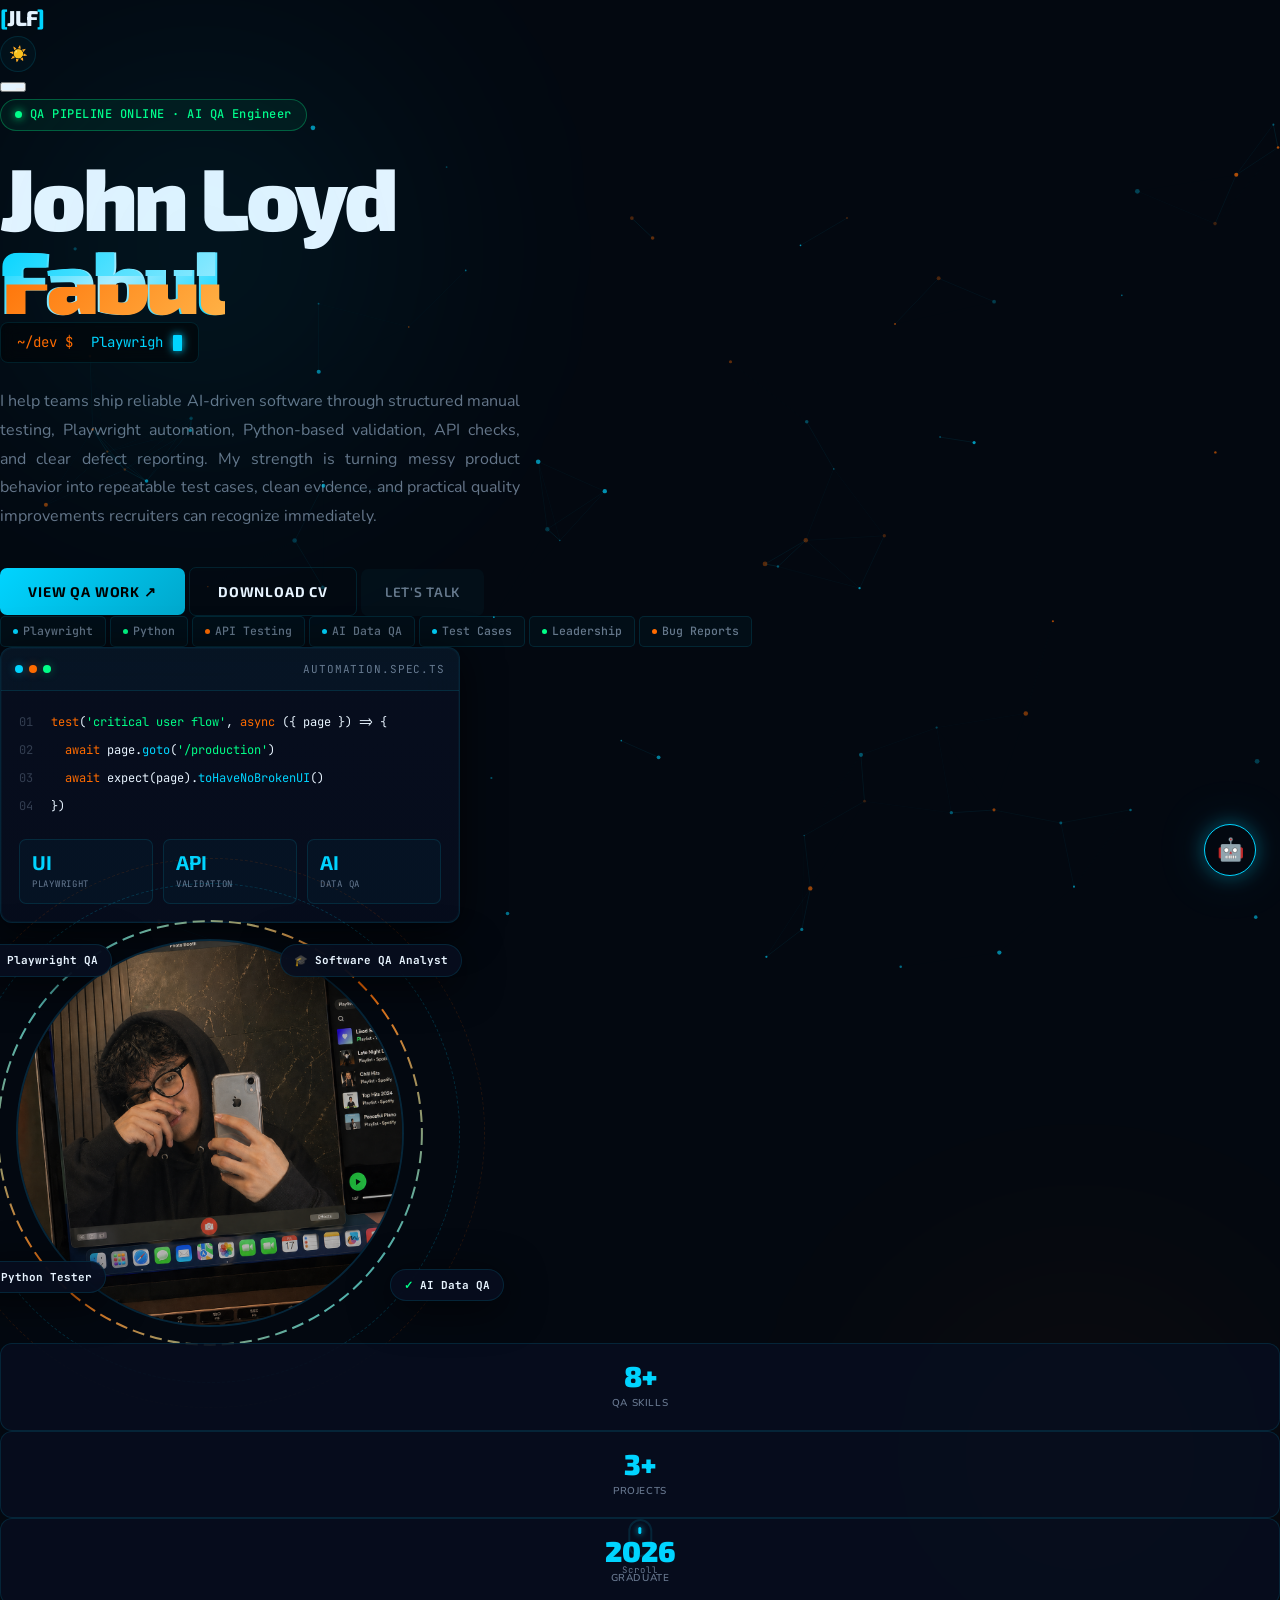
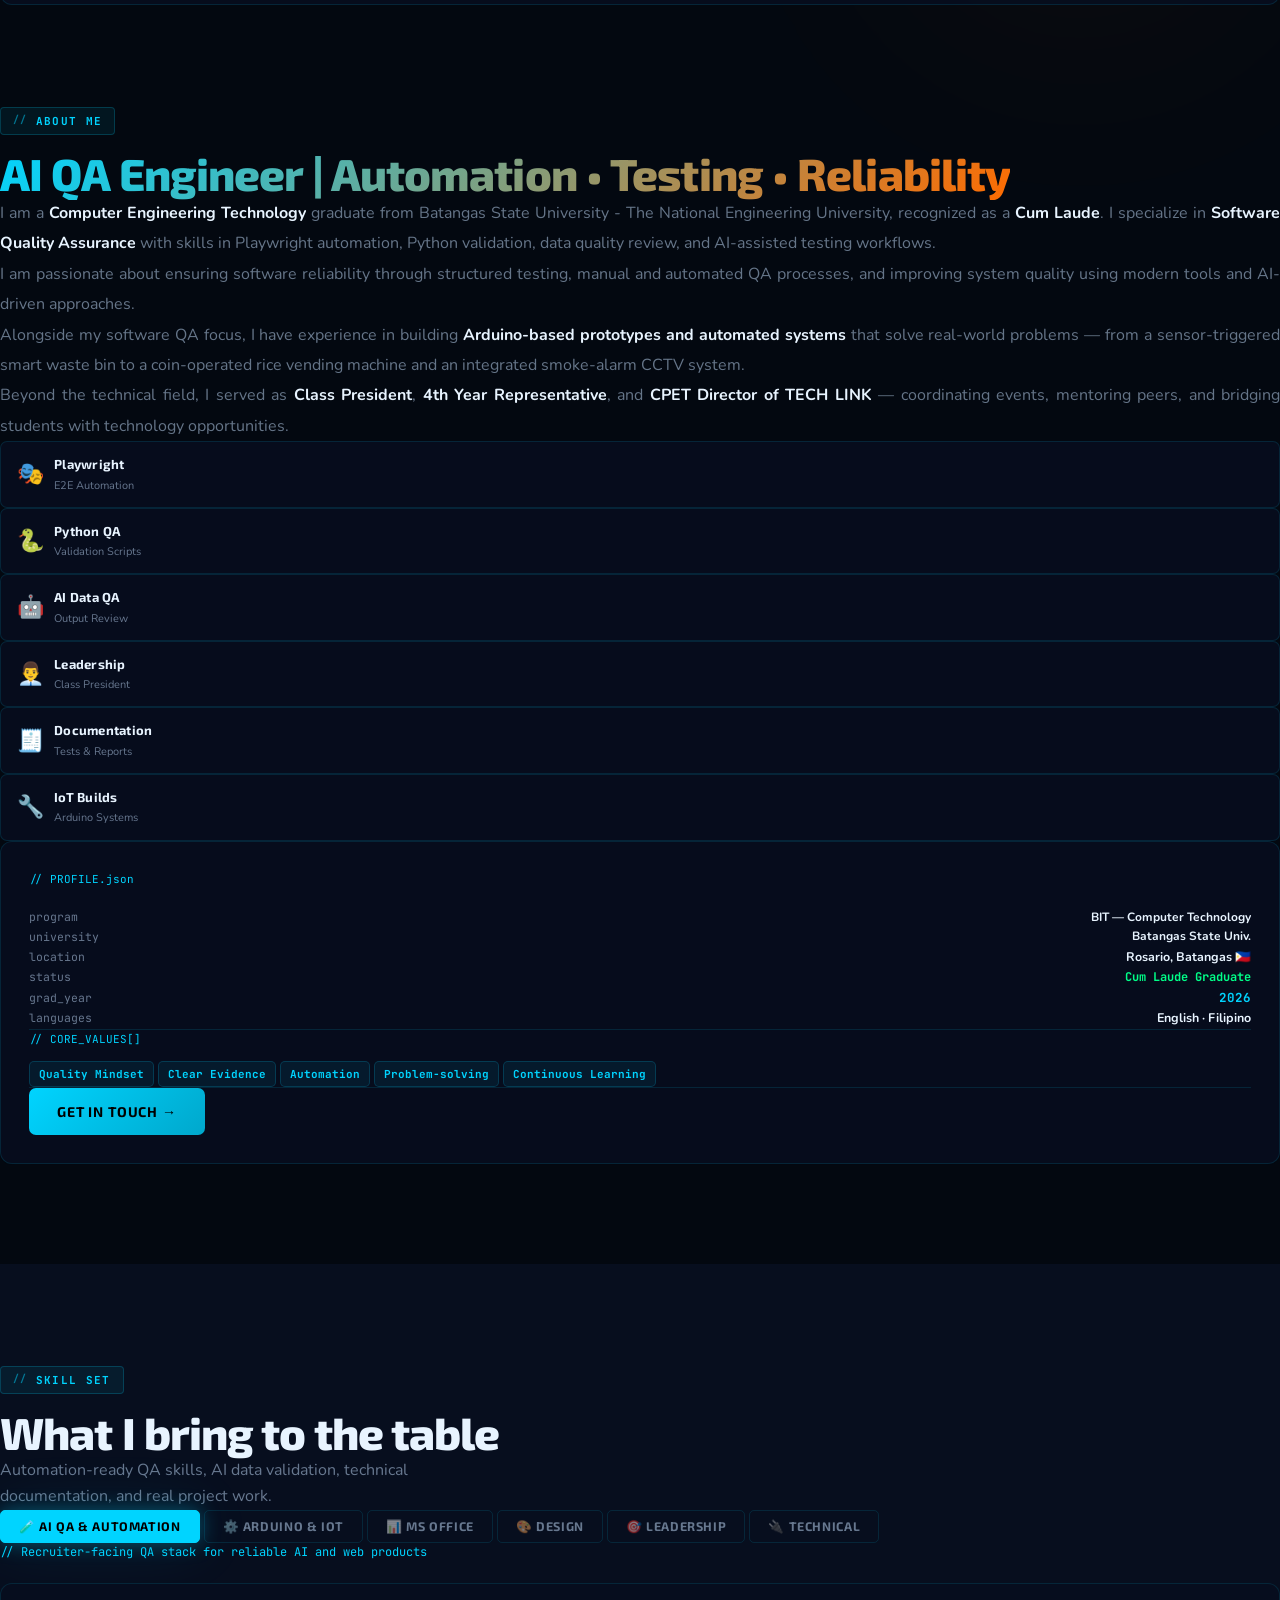
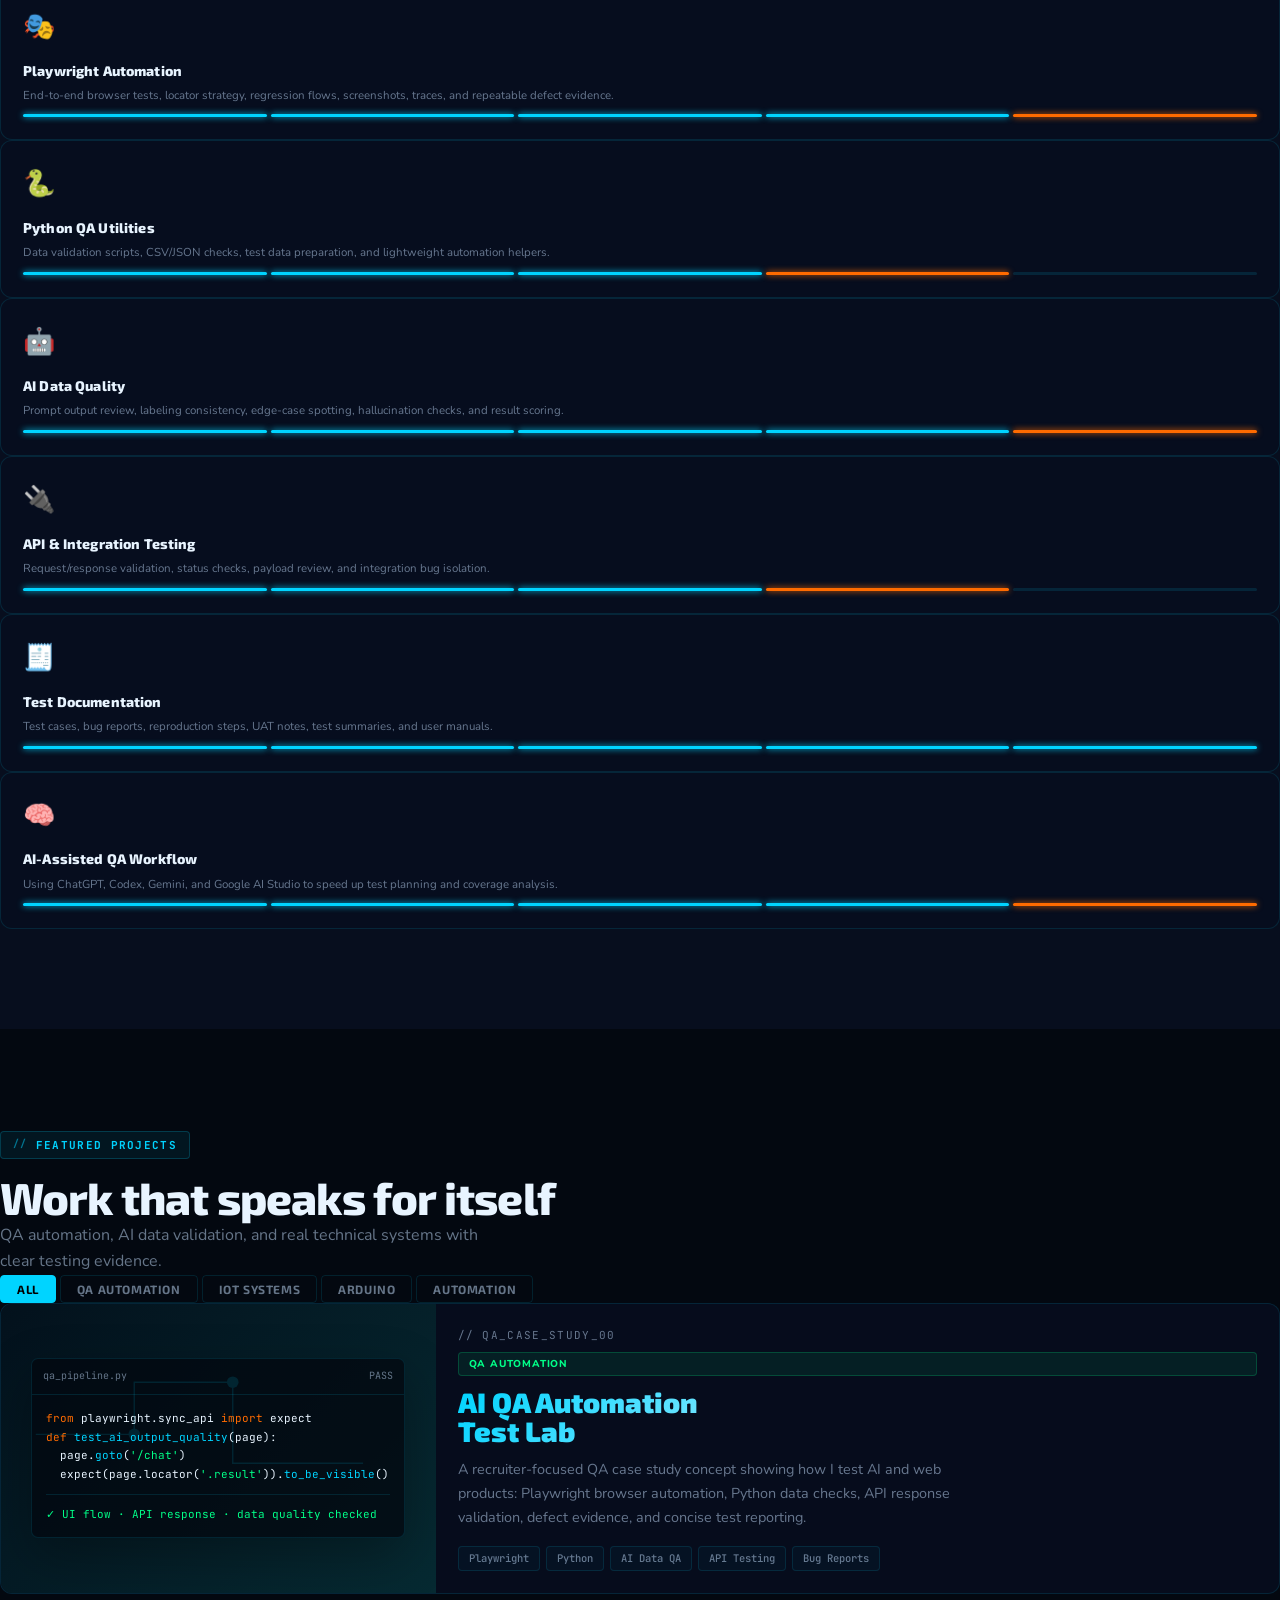
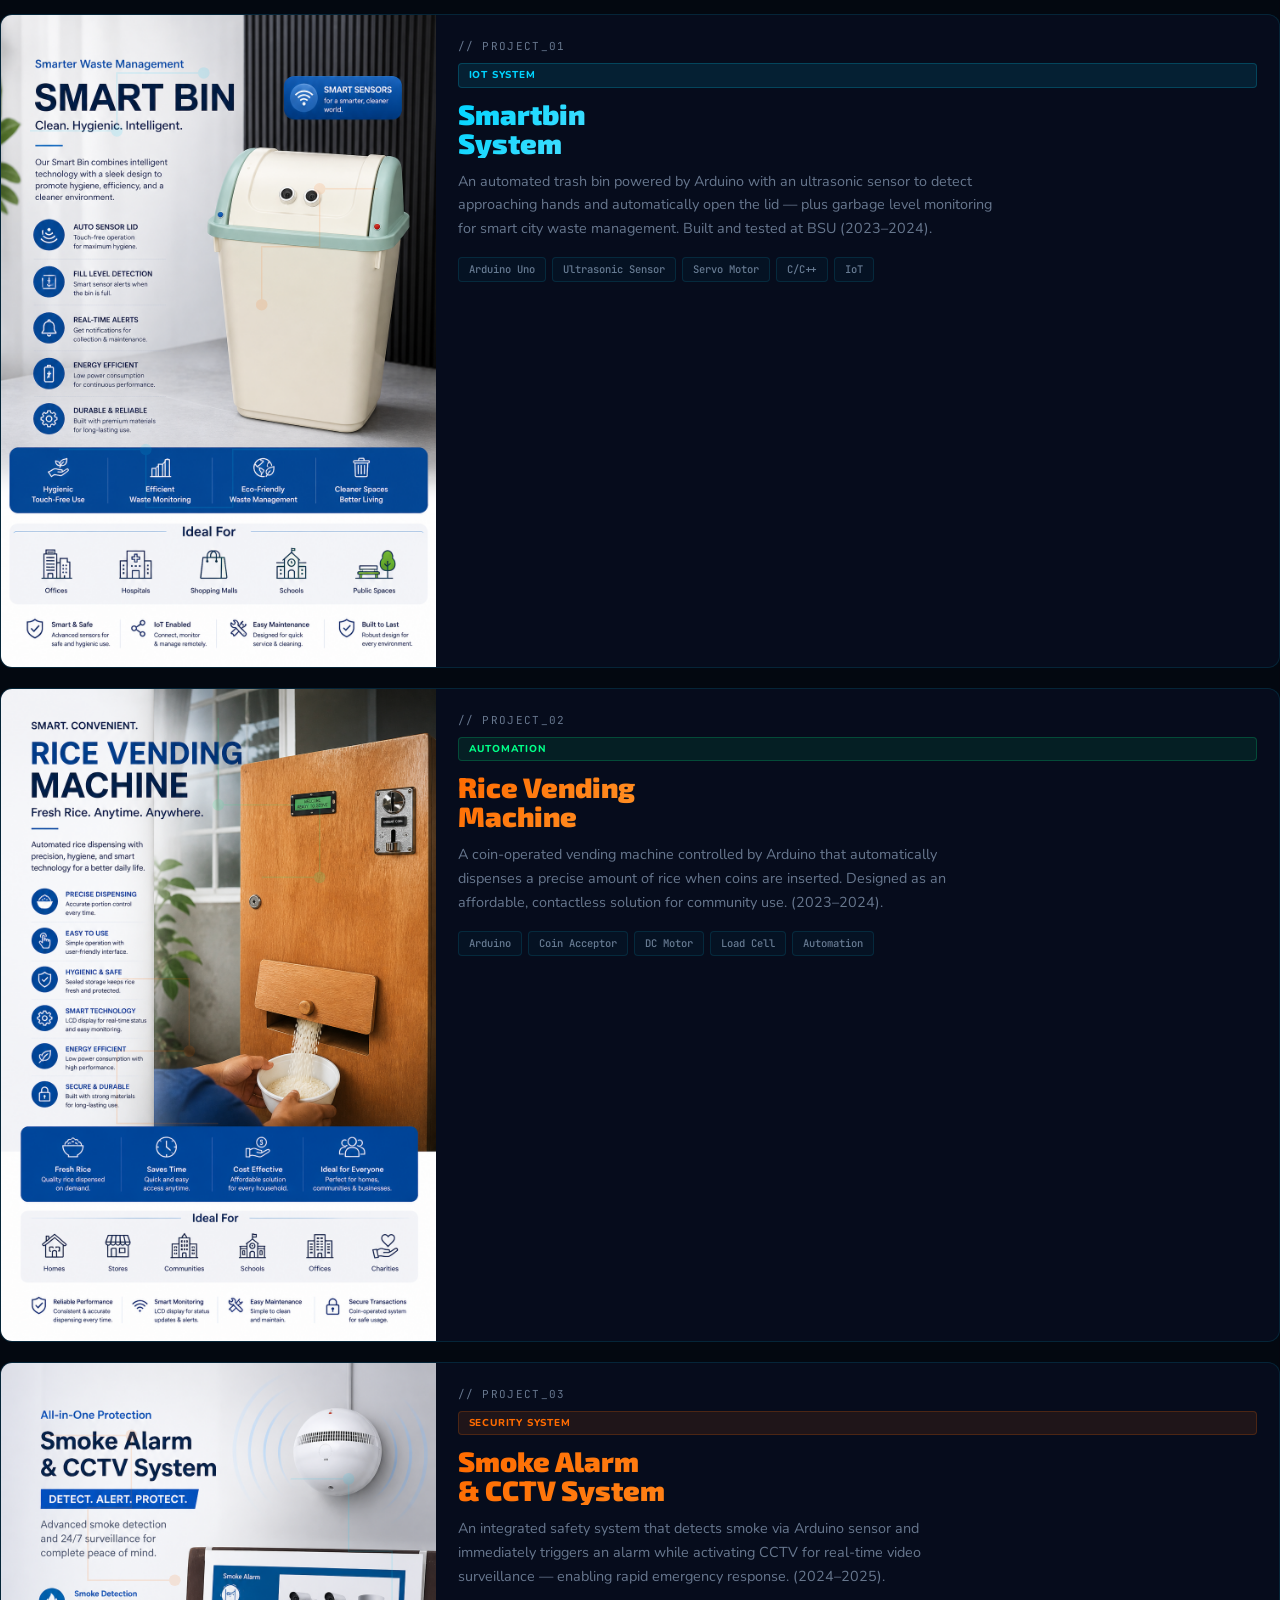
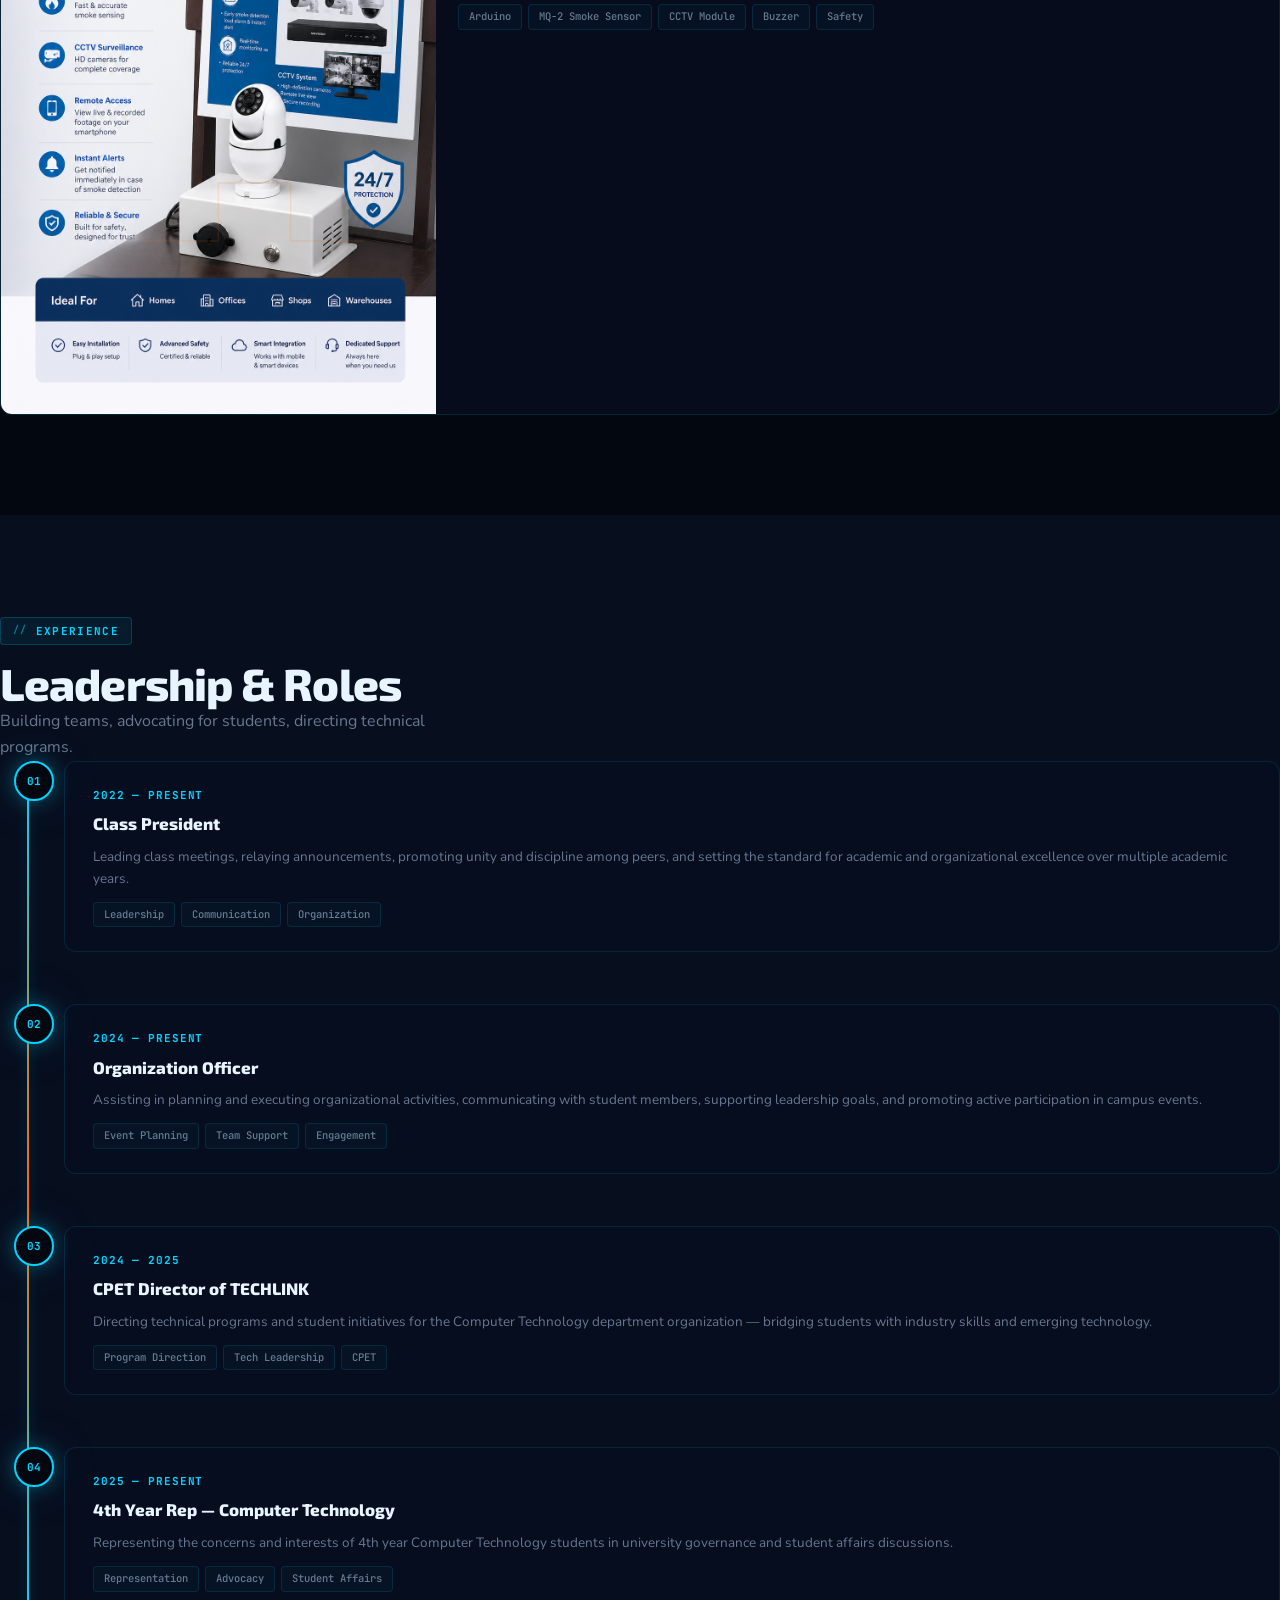
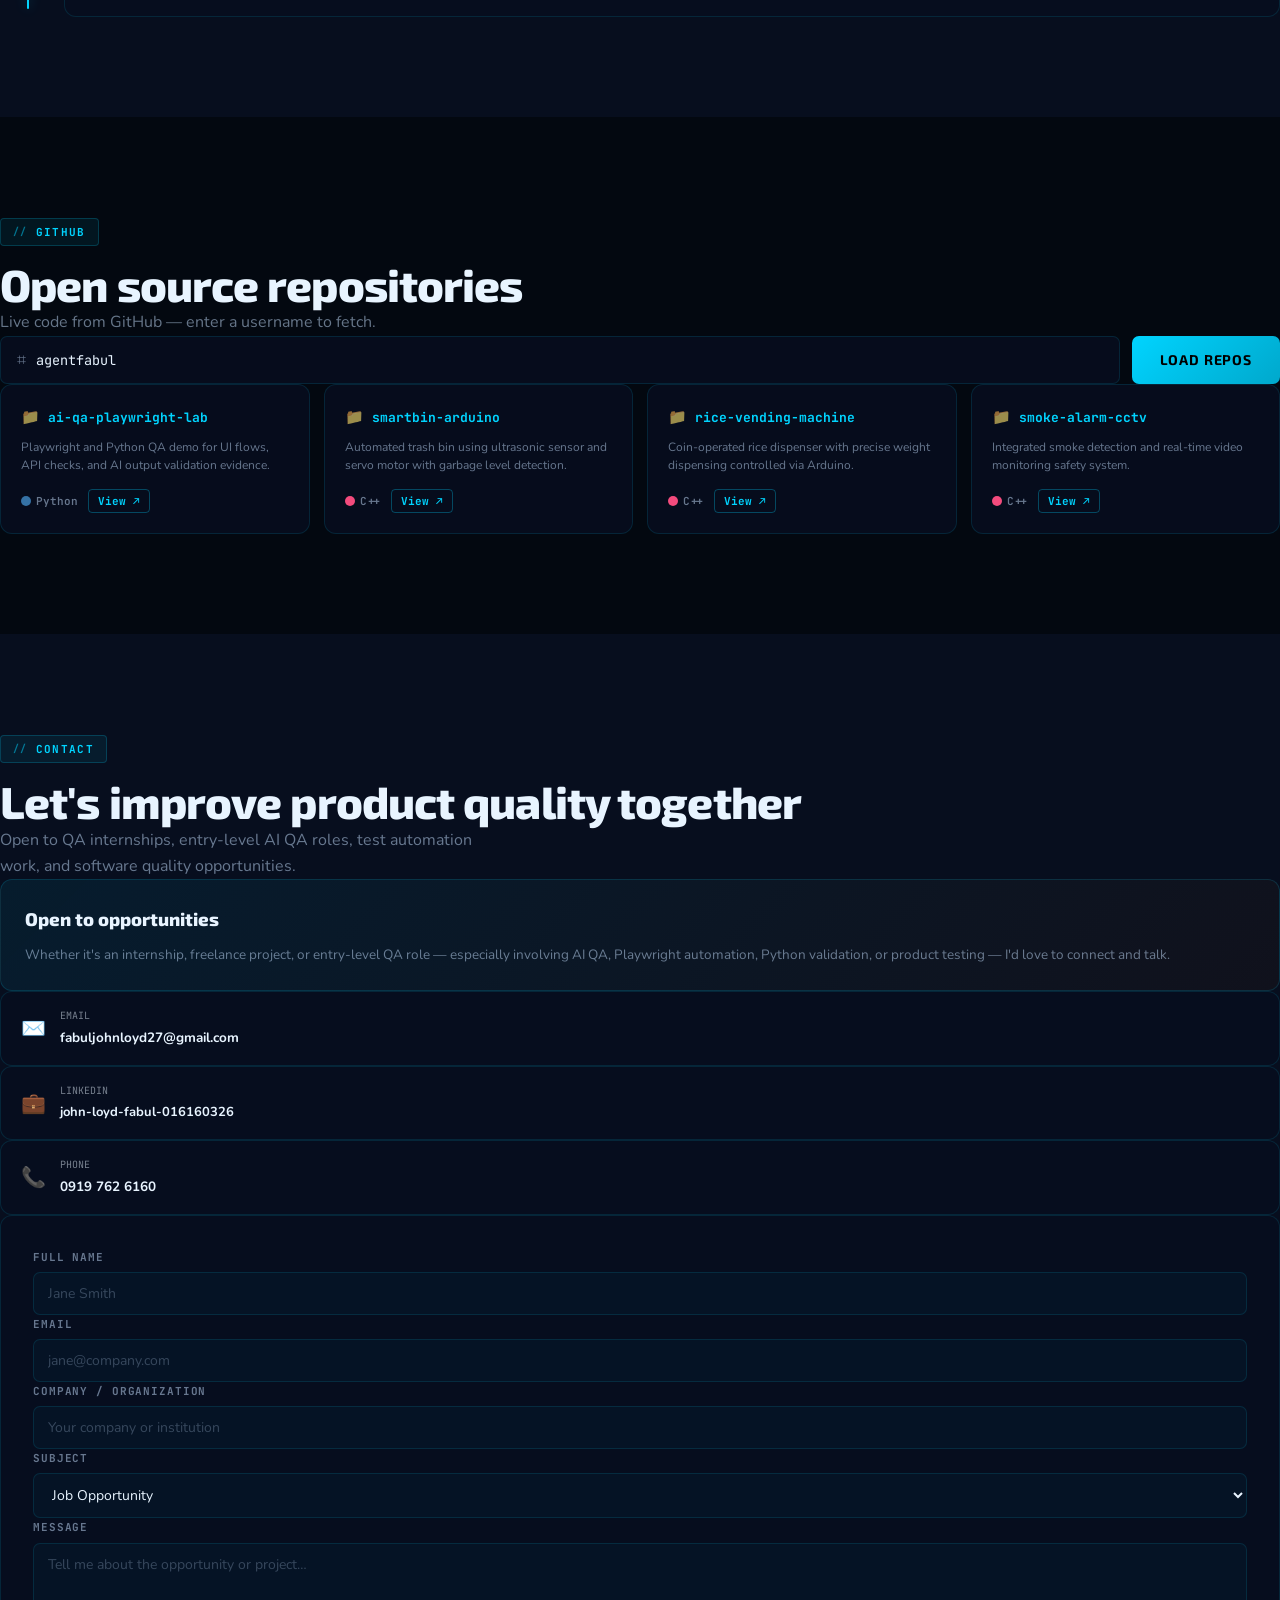
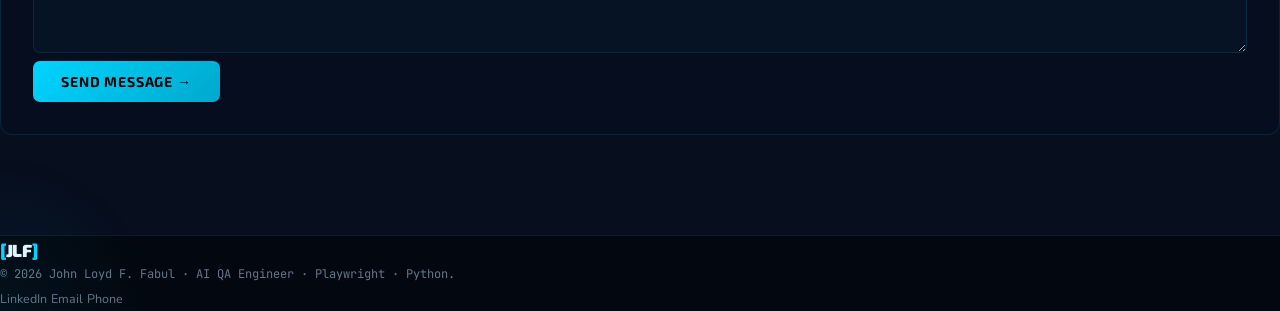
==== assets/index.html @ e6979ea0 "update changes" ====
<!DOCTYPE html>
<html lang="en" data-theme="dark">
<head>
  <meta charset="UTF-8"/>
  <meta name="viewport" content="width=device-width, initial-scale=1.0"/>
  <title>John Loyd F. Fabul — AI QA Engineer · Playwright Automation · Python Testing</title>
  <link rel="preconnect" href="https://fonts.googleapis.com"/>
  <link rel="preconnect" href="https://fonts.gstatic.com" crossorigin/>
  <link href="https://fonts.googleapis.com/css2?family=Exo+2:ital,wght@0,300;0,400;0,600;0,700;0,800;0,900;1,300&family=Nunito:wght@300;400;500;600;700&family=JetBrains+Mono:wght@400;500;700&display=swap" rel="stylesheet"/>
  <script src="https://cdn.tailwindcss.com"></script>
  <link rel="stylesheet" href="/assets/styles.css"/>
</head>
<body>

<!-- ═══════════════ NAVBAR ═══════════════ -->
<nav id="navbar" class="fixed top-0 left-0 right-0 z-50 transition-all duration-500">
  <div class="max-w-7xl mx-auto px-6 py-4 flex items-center justify-between">
    <a href="#" class="nav-logo">
      <span class="bracket">[</span>JLF<span class="bracket">]</span>
    </a>
    <ul class="hidden md:flex items-center gap-8">
      <li><a href="#about"    class="nav-link">About</a></li>
      <li><a href="#skills"   class="nav-link">Skills</a></li>
      <li><a href="#projects" class="nav-link">Projects</a></li>
      <li><a href="#workflow" class="nav-link">Experience</a></li>
      <li><a href="#github"   class="nav-link">GitHub</a></li>
      <li><a href="#contact"  class="nav-link">Contact</a></li>
    </ul>
    <div class="flex items-center gap-3">
      <button id="themeToggle" class="theme-btn" aria-label="Toggle theme">
        <span class="sun-icon">☀️</span>
        <span class="moon-icon">🌙</span>
      </button>
      <a href="#contact" class="btn-hire hidden md:inline-flex"><span>Hire Me</span></a>
      <button id="menuToggle" class="md:hidden flex flex-col gap-1.5 p-2" aria-label="Menu">
        <span class="menu-line"></span>
        <span class="menu-line"></span>
        <span class="menu-line short"></span>
      </button>
    </div>
  </div>
  <div id="mobileMenu" class="mobile-menu md:hidden hidden">
    <ul class="flex flex-col gap-4 px-6 py-6">
      <li><a href="#about"    class="nav-link mobile-nav-link text-base">About</a></li>
      <li><a href="#skills"   class="nav-link mobile-nav-link text-base">Skills</a></li>
      <li><a href="#projects" class="nav-link mobile-nav-link text-base">Projects</a></li>
      <li><a href="#workflow" class="nav-link mobile-nav-link text-base">Experience</a></li>
      <li><a href="#github"   class="nav-link mobile-nav-link text-base">GitHub</a></li>
      <li><a href="#contact"  class="nav-link mobile-nav-link text-base">Contact</a></li>
      <li><a href="#contact"  class="btn-primary text-sm px-4 py-2.5 justify-center">Hire Me</a></li>
    </ul>
  </div>
</nav>

<!-- ═══════════════ HERO ═══════════════ -->
<section id="hero" class="hero-section flex items-center relative overflow-hidden pt-20">
  <canvas id="particle-canvas"></canvas>
  <div class="hero-glow-blob blob-1"></div>
  <div class="hero-glow-blob blob-2"></div>
  <!-- Circuit grid overlay -->
  <div class="circuit-bg absolute inset-0 pointer-events-none" style="mask-image:radial-gradient(ellipse 80% 80% at 50% 50%, transparent 40%, black 100%);opacity:.35;"></div>

  <div class="max-w-7xl mx-auto px-6 py-20 w-full relative z-10">
    <div class="grid lg:grid-cols-2 gap-16 items-center">
      <!-- Left content -->
      <div>
        <div class="boot-badge">
          <span class="boot-dot"></span>
          <span>QA PIPELINE ONLINE · AI QA Engineer</span>
        </div>

        <h1 class="hero-name mb-2">
          John Loyd
        </h1>
        <h1 class="hero-name mb-6">
          <span class="glitch-text grad-cyan" data-text="Fabul">Fabul</span>
        </h1>

        <div class="terminal-wrapper mb-6">
          <span class="terminal-prompt">~/dev $&nbsp;</span>
          <span class="typing-text"></span>
          <span class="cursor"></span>
        </div>

        <p class="hero-desc" style="text-align: justify;">
  I help teams ship reliable AI-driven software through structured manual testing, Playwright automation, Python-based validation, API checks, and clear defect reporting. My strength is turning messy product behavior into repeatable test cases, clean evidence, and practical quality improvements recruiters can recognize immediately.
</p>

        <div class="flex flex-wrap gap-3 mb-10">
          <a href="#projects" class="btn-primary">View QA Work ↗</a>
          <a href="/assets/resume.pdf" download class="btn-secondary">Download CV</a>
          <a href="#contact"  class="btn-ghost">Let's Talk</a>
        </div>

        <div class="tech-badges flex flex-wrap gap-2">
          <span class="tech-badge"><span class="dot"></span>Playwright</span>
          <span class="tech-badge"><span class="dot" style="background:var(--green)"></span>Python</span>
          <span class="tech-badge"><span class="dot" style="background:var(--orange)"></span>API Testing</span>
          <span class="tech-badge"><span class="dot"></span>AI Data QA</span>
          <span class="tech-badge"><span class="dot"></span>Test Cases</span>
          <span class="tech-badge"><span class="dot" style="background:var(--green)"></span>Leadership</span>
          <span class="tech-badge"><span class="dot" style="background:var(--orange)"></span>Bug Reports</span>
        </div>
      </div>

      <!-- Right: photo + stats -->
      <div class="flex flex-col items-center lg:items-start gap-8">
        <div class="qa-command-panel">
          <div class="qa-panel-bar">
            <div class="qa-window-dots"><span></span><span></span><span></span></div>
            <div class="qa-panel-title">automation.spec.ts</div>
          </div>
          <div class="qa-panel-body">
            <div class="qa-code-line"><span class="ln">01</span><span><span class="kw">test</span>(<span class="str">'critical user flow'</span>, <span class="kw">async</span> ({ page }) =&gt; {</span></div>
            <div class="qa-code-line"><span class="ln">02</span><span>&nbsp;&nbsp;<span class="kw">await</span> page.<span class="fn">goto</span>(<span class="str">'/production'</span>)</span></div>
            <div class="qa-code-line"><span class="ln">03</span><span>&nbsp;&nbsp;<span class="kw">await</span> expect(page).<span class="fn">toHaveNoBrokenUI</span>()</span></div>
            <div class="qa-code-line"><span class="ln">04</span><span>})</span></div>
            <div class="qa-status-grid">
              <div class="qa-status"><strong>UI</strong><span>Playwright</span></div>
              <div class="qa-status"><strong>API</strong><span>Validation</span></div>
              <div class="qa-status"><strong>AI</strong><span>Data QA</span></div>
            </div>
          </div>
        </div>
        <div class="photo-outer mx-auto lg:mx-0">
          <!-- Animated ring SVG -->
          <svg class="photo-ring-svg" viewBox="0 0 440 440" fill="none" xmlns="http://www.w3.org/2000/svg" style="position:absolute;inset:-12px;width:calc(100% + 24px);height:calc(100% + 24px);">
            <circle cx="220" cy="220" r="210" stroke="url(#ringGrad)" stroke-width="2" stroke-dasharray="12 6"/>
            <defs>
              <linearGradient id="ringGrad" x1="0" y1="0" x2="440" y2="440" gradientUnits="userSpaceOnUse">
                <stop offset="0%" stop-color="#00D4FF"/>
                <stop offset="50%" stop-color="#FF6B00"/>
                <stop offset="100%" stop-color="#00D4FF"/>
              </linearGradient>
            </defs>
          </svg>
          <!-- Inner orbit rings -->
          <div class="orbit-ring"></div>
          <div class="orbit-ring orbit-ring-2"></div>

          <div class="photo-inner">
            <img src="/src/profile/my_profile.png" alt="John Loyd F. Fabul"
                 onerror="this.parentElement.innerHTML='<div style=\'display:flex;flex-direction:column;align-items:center;justify-content:center;height:100%;color:var(--text-muted);gap:8px\'><span style=\'font-size:64px\'>👨‍💻</span><span style=\'font-family:var(--font-mono);font-size:12px;opacity:.5\'>JLF</span></div>'"/>
          </div>

          <!-- Floating orbit badges -->
          <div class="orbit-badge tl">
            <span class="text-cyan">⚡</span> Playwright QA
          </div>
          <div class="orbit-badge tr">
            <span style="color:var(--green)">🎓</span> Software QA Analyst
          </div>
          <div class="orbit-badge bl">
            <span class="text-orange">📡</span> Python Tester
          </div>
          <div class="orbit-badge br">
            <span style="color:var(--green)">✓</span> AI Data QA
          </div>
        </div>

        <!-- Stats -->
        <div class="stats-row grid grid-cols-3 gap-3 w-full max-w-xs">
          <div class="stat-card">
            <div class="stat-num font-display">8+</div>
            <div class="stat-label">QA Skills</div>
          </div>
          <div class="stat-card">
            <div class="stat-num font-display">3+</div>
            <div class="stat-label">Projects</div>
          </div>
          <div class="stat-card">
            <div class="stat-num font-display">2026</div>
            <div class="stat-label">Graduate</div>
          </div>
        </div>
      </div>
    </div>
  </div>

  <!-- Scroll indicator -->
  <div class="scroll-indicator">
    <div class="scroll-mouse">
      <div class="scroll-dot-m"></div>
    </div>
    <span class="scroll-label">Scroll</span>
  </div>
</section>

<!-- ═══════════════ ABOUT ═══════════════ -->
<section id="about" class="section-pad reveal-section">
  <div class="max-w-7xl mx-auto px-6">
    <div class="section-tag">About Me</div>
    <div class="grid lg:grid-cols-5 gap-14 items-start">
      <div class="lg:col-span-3">
        <h2 class="section-heading mb-6">
  <span class="grad-mix">AI QA Engineer | Automation • Testing • Reliability</span>
</h2>
        <div class="about-text space-y-5" style="text-align: justify;">
          <p>I am a <strong>Computer Engineering Technology</strong> graduate from Batangas State University - The National Engineering University, recognized as a <strong>Cum Laude</strong>. I specialize in <strong>Software Quality Assurance</strong> with skills in Playwright automation, Python validation, data quality review, and AI-assisted testing workflows.</p>

          <p>I am passionate about ensuring software reliability through structured testing, manual and automated QA processes, and improving system quality using modern tools and AI-driven approaches.</p>

          <p>Alongside my software QA focus, I have experience in building <strong>Arduino-based prototypes and automated systems</strong> that solve real-world problems — from a sensor-triggered smart waste bin to a coin-operated rice vending machine and an integrated smoke-alarm CCTV system.</p>

          <p>Beyond the technical field, I served as <strong>Class President</strong>, <strong>4th Year Representative</strong>, and <strong>CPET Director of TECH LINK </strong> — coordinating events, mentoring peers, and bridging students with technology opportunities.</p> 
          </div>
        <div class="grid grid-cols-2 sm:grid-cols-3 gap-3 mt-8">
          <div class="highlight-chip">
            <div class="chip-icon">🎭</div>
            <div><div class="chip-label">Playwright</div><div class="chip-sub">E2E Automation</div></div>
          </div>
          <div class="highlight-chip">
            <div class="chip-icon">🐍</div>
            <div><div class="chip-label">Python QA</div><div class="chip-sub">Validation Scripts</div></div>
          </div>
          <div class="highlight-chip">
            <div class="chip-icon">🤖</div>
            <div><div class="chip-label">AI Data QA</div><div class="chip-sub">Output Review</div></div>
          </div>
          <div class="highlight-chip">
            <div class="chip-icon">👨‍💼</div>
            <div><div class="chip-label">Leadership</div><div class="chip-sub">Class President</div></div>
          </div>
          <div class="highlight-chip">
            <div class="chip-icon">🧾</div>
            <div><div class="chip-label">Documentation</div><div class="chip-sub">Tests &amp; Reports</div></div>
          </div>
          <div class="highlight-chip">
            <div class="chip-icon">🔧</div>
            <div><div class="chip-label">IoT Builds</div><div class="chip-sub">Arduino Systems</div></div>
          </div>
        </div>
      </div>

      <div class="lg:col-span-2">
        <div class="about-card">
          <div style="display:flex;align-items:center;gap:8px;margin-bottom:20px;">
            <span style="font-family:var(--font-mono);font-size:11px;color:var(--cyan);">// PROFILE.json</span>
          </div>
          <ul class="space-y-4">
            <li class="info-row"><span class="info-label">program</span><span class="info-value" style="font-size:12px;">BIT — Computer Technology</span></li>
            <li class="info-row"><span class="info-label">university</span><span class="info-value" style="font-size:12px;">Batangas State Univ.</span></li>
            <li class="info-row"><span class="info-label">location</span><span class="info-value">Rosario, Batangas 🇵🇭</span></li>
            <li class="info-row"><span class="info-label">status</span><span class="info-value" style="color:var(--green);font-family:var(--font-mono);font-size:12px;">Cum Laude Graduate</span></li>
            <li class="info-row"><span class="info-label">grad_year</span><span class="info-value" style="color:var(--cyan);font-family:var(--font-mono);">2026</span></li>
            <li class="info-row"><span class="info-label">languages</span><span class="info-value">English · Filipino</span></li>
          </ul>
          <div class="divider my-5"></div>
          <p style="font-family:var(--font-mono);font-size:11px;color:var(--cyan);margin-bottom:12px;">// CORE_VALUES[]</p>
          <div class="flex flex-wrap gap-2">
            <span class="value-tag">Quality Mindset</span>
            <span class="value-tag">Clear Evidence</span>
            <span class="value-tag">Automation</span>
            <span class="value-tag">Problem-solving</span>
            <span class="value-tag">Continuous Learning</span>
          </div>
          <div class="divider my-5"></div>
          <a href="mailto:fabuljohnloyd27@gmail.com" class="btn-primary w-full justify-center py-3">
            Get In Touch →
          </a>
        </div>
      </div>
    </div>
  </div>
</section>

<!-- ═══════════════ SKILLS ═══════════════ -->
<section id="skills" class="section-pad section-alt reveal-section">
  <div class="max-w-7xl mx-auto px-6">
    <div class="section-tag">Skill Set</div>
    <h2 class="section-heading mb-2">What I bring to the table</h2>
    <p class="section-sub mb-10">Automation-ready QA skills, AI data validation, technical documentation, and real project work.</p>

    <div class="flex flex-wrap gap-2 mb-8">
      <button class="skill-tab active" data-tab="qa">🧪 AI QA &amp; Automation</button>
      <button class="skill-tab" data-tab="arduino">⚙️ Arduino &amp; IoT</button>
      <button class="skill-tab" data-tab="office">📊 MS Office</button>
      <button class="skill-tab" data-tab="design">🎨 Design</button>
      <button class="skill-tab" data-tab="leadership">🎯 Leadership</button>
      <button class="skill-tab" data-tab="technical">🔌 Technical</button>
    </div>

    <!-- AI QA & Automation -->
    <div class="skill-panel active" data-panel="qa">
      <p style="font-family:var(--font-mono);font-size:12px;color:var(--cyan);margin-bottom:20px;">// Recruiter-facing QA stack for reliable AI and web products</p>
      <div class="grid grid-cols-1 sm:grid-cols-2 lg:grid-cols-3 gap-4">
        <div class="skill-card">
          <div class="skill-icon">🎭</div>
          <div class="skill-name">Playwright Automation</div>
          <div class="skill-desc">End-to-end browser tests, locator strategy, regression flows, screenshots, traces, and repeatable defect evidence.</div>
          <div class="skill-level"><div class="skill-pip active"></div><div class="skill-pip active"></div><div class="skill-pip active"></div><div class="skill-pip active"></div><div class="skill-pip semi"></div></div>
        </div>
        <div class="skill-card">
          <div class="skill-icon">🐍</div>
          <div class="skill-name">Python QA Utilities</div>
          <div class="skill-desc">Data validation scripts, CSV/JSON checks, test data preparation, and lightweight automation helpers.</div>
          <div class="skill-level"><div class="skill-pip active"></div><div class="skill-pip active"></div><div class="skill-pip active"></div><div class="skill-pip semi"></div><div class="skill-pip"></div></div>
        </div>
        <div class="skill-card">
          <div class="skill-icon">🤖</div>
          <div class="skill-name">AI Data Quality</div>
          <div class="skill-desc">Prompt output review, labeling consistency, edge-case spotting, hallucination checks, and result scoring.</div>
          <div class="skill-level"><div class="skill-pip active"></div><div class="skill-pip active"></div><div class="skill-pip active"></div><div class="skill-pip active"></div><div class="skill-pip semi"></div></div>
        </div>
        <div class="skill-card">
          <div class="skill-icon">🔌</div>
          <div class="skill-name">API &amp; Integration Testing</div>
          <div class="skill-desc">Request/response validation, status checks, payload review, and integration bug isolation.</div>
          <div class="skill-level"><div class="skill-pip active"></div><div class="skill-pip active"></div><div class="skill-pip active"></div><div class="skill-pip semi"></div><div class="skill-pip"></div></div>
        </div>
        <div class="skill-card">
          <div class="skill-icon">🧾</div>
          <div class="skill-name">Test Documentation</div>
          <div class="skill-desc">Test cases, bug reports, reproduction steps, UAT notes, test summaries, and user manuals.</div>
          <div class="skill-level"><div class="skill-pip active"></div><div class="skill-pip active"></div><div class="skill-pip active"></div><div class="skill-pip active"></div><div class="skill-pip active"></div></div>
        </div>
        <div class="skill-card">
          <div class="skill-icon">🧠</div>
          <div class="skill-name">AI-Assisted QA Workflow</div>
          <div class="skill-desc">Using ChatGPT, Codex, Gemini, and Google AI Studio to speed up test planning and coverage analysis.</div>
          <div class="skill-level"><div class="skill-pip active"></div><div class="skill-pip active"></div><div class="skill-pip active"></div><div class="skill-pip active"></div><div class="skill-pip semi"></div></div>
        </div>
      </div>
    </div>

    <!-- Arduino & IoT -->
    <div class="skill-panel" data-panel="arduino">
      <p style="font-family:var(--font-mono);font-size:12px;color:var(--cyan);margin-bottom:20px;">// Embedded systems and connected devices</p>
      <div class="grid grid-cols-1 sm:grid-cols-2 lg:grid-cols-3 gap-4">
        <div class="skill-card">
          <div class="skill-icon">🔧</div>
          <div class="skill-name">Arduino Programming</div>
          <div class="skill-desc">C/C++ for microcontroller logic, timing, and I/O control.</div>
          <div class="skill-level">
            <div class="skill-pip active"></div><div class="skill-pip active"></div>
            <div class="skill-pip active"></div><div class="skill-pip active"></div><div class="skill-pip semi"></div>
          </div>
        </div>
        <div class="skill-card">
          <div class="skill-icon">📡</div>
          <div class="skill-name">Sensor Integration</div>
          <div class="skill-desc">Ultrasonic, smoke, motion, coin — data capture from hardware.</div>
          <div class="skill-level">
            <div class="skill-pip active"></div><div class="skill-pip active"></div>
            <div class="skill-pip active"></div><div class="skill-pip active"></div><div class="skill-pip active"></div>
          </div>
        </div>
        <div class="skill-card">
          <div class="skill-icon">🤖</div>
          <div class="skill-name">Automated Systems</div>
          <div class="skill-desc">Smart bins, vending machines, alarm triggers — real prototypes.</div>
          <div class="skill-level">
            <div class="skill-pip active"></div><div class="skill-pip active"></div>
            <div class="skill-pip active"></div><div class="skill-pip active"></div><div class="skill-pip"></div>
          </div>
        </div>
        <div class="skill-card">
          <div class="skill-icon">📹</div>
          <div class="skill-name">CCTV Integration</div>
          <div class="skill-desc">Video surveillance setup and real-time monitoring systems.</div>
          <div class="skill-level">
            <div class="skill-pip active"></div><div class="skill-pip active"></div>
            <div class="skill-pip active"></div><div class="skill-pip semi"></div><div class="skill-pip"></div>
          </div>
        </div>
        <div class="skill-card">
          <div class="skill-icon">⚡</div>
          <div class="skill-name">Circuit Design</div>
          <div class="skill-desc">Schematic reading, breadboard prototyping, soldering.</div>
          <div class="skill-level">
            <div class="skill-pip active"></div><div class="skill-pip active"></div>
            <div class="skill-pip active"></div><div class="skill-pip active"></div><div class="skill-pip semi"></div>
          </div>
        </div>
        <div class="skill-card">
          <div class="skill-icon">🔌</div>
          <div class="skill-name">IoT Systems</div>
          <div class="skill-desc">Connected device architecture and embedded communication.</div>
          <div class="skill-level">
            <div class="skill-pip active"></div><div class="skill-pip active"></div>
            <div class="skill-pip active"></div><div class="skill-pip semi"></div><div class="skill-pip"></div>
          </div>
        </div>
      </div>
    </div>

    <!-- MS Office -->
    <div class="skill-panel" data-panel="office">
      <p style="font-family:var(--font-mono);font-size:12px;color:var(--cyan);margin-bottom:20px;">// Professional documentation and reporting</p>
      <div class="grid grid-cols-1 sm:grid-cols-2 lg:grid-cols-3 gap-4">
        <div class="skill-card">
          <div class="skill-icon">📝</div><div class="skill-name">MS Word</div>
          <div class="skill-desc">Document creation, formatting, technical reports.</div>
          <div class="skill-level"><div class="skill-pip active"></div><div class="skill-pip active"></div><div class="skill-pip active"></div><div class="skill-pip active"></div><div class="skill-pip active"></div></div>
        </div>
        <div class="skill-card">
          <div class="skill-icon">📊</div><div class="skill-name">MS Excel</div>
          <div class="skill-desc">Data organization, formulas, basic data analysis.</div>
          <div class="skill-level"><div class="skill-pip active"></div><div class="skill-pip active"></div><div class="skill-pip active"></div><div class="skill-pip active"></div><div class="skill-pip semi"></div></div>
        </div>
        <div class="skill-card">
          <div class="skill-icon">📽️</div><div class="skill-name">MS PowerPoint</div>
          <div class="skill-desc">Professional slide decks, visual storytelling.</div>
          <div class="skill-level"><div class="skill-pip active"></div><div class="skill-pip active"></div><div class="skill-pip active"></div><div class="skill-pip active"></div><div class="skill-pip active"></div></div>
        </div>
      </div>
    </div>

    <!-- Design -->
    <div class="skill-panel" data-panel="design">
      <p style="font-family:var(--font-mono);font-size:12px;color:var(--cyan);margin-bottom:20px;">// Visual design and content creation</p>
      <div class="grid grid-cols-1 sm:grid-cols-2 lg:grid-cols-3 gap-4">
        <div class="skill-card">
          <div class="skill-icon">🎨</div><div class="skill-name">Canva</div>
          <div class="skill-desc">Posters, flyers, org materials, social media content.</div>
          <div class="skill-level"><div class="skill-pip active"></div><div class="skill-pip active"></div><div class="skill-pip active"></div><div class="skill-pip active"></div><div class="skill-pip active"></div></div>
        </div>
        <div class="skill-card">
          <div class="skill-icon">✂️</div><div class="skill-name">Photo Editing</div>
          <div class="skill-desc">Image enhancement and creative manipulation.</div>
          <div class="skill-level"><div class="skill-pip active"></div><div class="skill-pip active"></div><div class="skill-pip active"></div><div class="skill-pip semi"></div><div class="skill-pip"></div></div>
        </div>
        <div class="skill-card">
          <div class="skill-icon">📐</div><div class="skill-name">Layout Design</div>
          <div class="skill-desc">Print and digital layouts for events and reports.</div>
          <div class="skill-level"><div class="skill-pip active"></div><div class="skill-pip active"></div><div class="skill-pip active"></div><div class="skill-pip active"></div><div class="skill-pip semi"></div></div>
        </div>
      </div>
    </div>

    <!-- Leadership -->
    <div class="skill-panel" data-panel="leadership">
      <p style="font-family:var(--font-mono);font-size:12px;color:var(--cyan);margin-bottom:20px;">// Proven organizational and people skills</p>
      <div class="grid grid-cols-1 sm:grid-cols-2 lg:grid-cols-3 gap-4">
        <div class="skill-card">
          <div class="skill-icon">👨‍🏫</div><div class="skill-name">Class Leadership</div>
          <div class="skill-desc">Class President since 2022 — representing 40+ students.</div>
          <div class="skill-level"><div class="skill-pip active"></div><div class="skill-pip active"></div><div class="skill-pip active"></div><div class="skill-pip active"></div><div class="skill-pip active"></div></div>
        </div>
        <div class="skill-card">
          <div class="skill-icon">🎯</div><div class="skill-name">Event Management</div>
          <div class="skill-desc">Planning and executing campus events and activities.</div>
          <div class="skill-level"><div class="skill-pip active"></div><div class="skill-pip active"></div><div class="skill-pip active"></div><div class="skill-pip active"></div><div class="skill-pip semi"></div></div>
        </div>
        <div class="skill-card">
          <div class="skill-icon">💬</div><div class="skill-name">Communication</div>
          <div class="skill-desc">Clear verbal and written communication in English and Filipino.</div>
          <div class="skill-level"><div class="skill-pip active"></div><div class="skill-pip active"></div><div class="skill-pip active"></div><div class="skill-pip active"></div><div class="skill-pip active"></div></div>
        </div>
        <div class="skill-card">
          <div class="skill-icon">🤝</div><div class="skill-name">Collaboration</div>
          <div class="skill-desc">Cross-functional teamwork and group project leadership.</div>
          <div class="skill-level"><div class="skill-pip active"></div><div class="skill-pip active"></div><div class="skill-pip active"></div><div class="skill-pip active"></div><div class="skill-pip active"></div></div>
        </div>
        <div class="skill-card">
          <div class="skill-icon">📢</div><div class="skill-name">Public Speaking</div>
          <div class="skill-desc">Announcements, presentations, and academic forums.</div>
          <div class="skill-level"><div class="skill-pip active"></div><div class="skill-pip active"></div><div class="skill-pip active"></div><div class="skill-pip active"></div><div class="skill-pip semi"></div></div>
        </div>
      </div>
    </div>

    <!-- Technical -->
    <div class="skill-panel" data-panel="technical">
      <p style="font-family:var(--font-mono);font-size:12px;color:var(--cyan);margin-bottom:20px;">// Hands-on technical and systems knowledge</p>
      <div class="grid grid-cols-1 sm:grid-cols-2 lg:grid-cols-3 gap-4">
        <div class="skill-card">
          <div class="skill-icon">💻</div><div class="skill-name">Computer Literacy</div>
          <div class="skill-desc">Hardware operations, OS, troubleshooting basics.</div>
          <div class="skill-level"><div class="skill-pip active"></div><div class="skill-pip active"></div><div class="skill-pip active"></div><div class="skill-pip active"></div><div class="skill-pip active"></div></div>
        </div>
        <div class="skill-card">
          <div class="skill-icon">⚡</div><div class="skill-name">Electrical Installation</div>
          <div class="skill-desc">TVL background in electrical systems and wiring.</div>
          <div class="skill-level"><div class="skill-pip active"></div><div class="skill-pip active"></div><div class="skill-pip active"></div><div class="skill-pip active"></div><div class="skill-pip semi"></div></div>
        </div>
        <div class="skill-card">
          <div class="skill-icon">🛠️</div><div class="skill-name">Prototyping</div>
          <div class="skill-desc">From concept to working physical model, hands-on build.</div>
          <div class="skill-level"><div class="skill-pip active"></div><div class="skill-pip active"></div><div class="skill-pip active"></div><div class="skill-pip active"></div><div class="skill-pip active"></div></div>
        </div>
        <div class="skill-card">
          <div class="skill-icon">🔧</div><div class="skill-name">System Maintenance</div>
          <div class="skill-desc">Hardware diagnostics and component-level troubleshooting.</div>
          <div class="skill-level"><div class="skill-pip active"></div><div class="skill-pip active"></div><div class="skill-pip active"></div><div class="skill-pip semi"></div><div class="skill-pip"></div></div>
        </div>
      </div>
    </div>
  </div>
</section>

<!-- ═══════════════ PROJECTS ═══════════════ -->
<section id="projects" class="section-pad reveal-section">
  <div class="max-w-7xl mx-auto px-6">
    <div class="section-tag">Featured Projects</div>
    <h2 class="section-heading mb-2">Work that speaks for itself</h2>
    <p class="section-sub mb-8">QA automation, AI data validation, and real technical systems with clear testing evidence.</p>

    <div class="flex flex-wrap gap-2 mb-10">
      <button class="filter-btn active" data-filter="all">All</button>
      <button class="filter-btn" data-filter="qa">QA Automation</button>
      <button class="filter-btn" data-filter="iot">IoT Systems</button>
      <button class="filter-btn" data-filter="arduino">Arduino</button>
      <button class="filter-btn" data-filter="automation">Automation</button>
    </div>

    <div class="projects-grid" id="projectsGrid">

      <!-- Project 0: QA Automation Lab -->
      <div class="project-card" data-category="qa">
        <div class="project-visual" style="background:linear-gradient(135deg,#03111c,#062a32);">
          <div class="project-code-visual">
            <div class="code-visual-head"><span>qa_pipeline.py</span><span>PASS</span></div>
            <div class="code-visual-body">
              <div><span class="kw">from</span> playwright.sync_api <span class="kw">import</span> expect</div>
              <div><span class="kw">def</span> <span class="fn">test_ai_output_quality</span>(page):</div>
              <div>&nbsp;&nbsp;page.<span class="fn">goto</span>(<span class="str">'/chat'</span>)</div>
              <div>&nbsp;&nbsp;expect(page.locator(<span class="str">'.result'</span>)).<span class="fn">to_be_visible</span>()</div>
              <div class="code-visual-pass">✓ UI flow · API response · data quality checked</div>
            </div>
          </div>
          <svg class="proj-circuit-overlay" viewBox="0 0 300 400" xmlns="http://www.w3.org/2000/svg">
            <path d="M24 90 H92 V54 H160 V110 H250" stroke="#00D4FF" stroke-width="1" fill="none"/>
            <path d="M44 318 H118 V260 H190 V304 H264" stroke="#00FF88" stroke-width="1" fill="none"/>
            <circle cx="92" cy="90" r="4" fill="#00D4FF"/>
            <circle cx="160" cy="54" r="4" fill="#00D4FF"/>
            <circle cx="190" cy="304" r="4" fill="#00FF88"/>
          </svg>
        </div>
        <div class="project-body">
          <div class="project-number">// QA_CASE_STUDY_00</div>
          <span class="project-cat qa">QA Automation</span>
          <h3 class="project-title grad-cyan">AI QA Automation<br>Test Lab</h3>
          <p class="project-desc">A recruiter-focused QA case study concept showing how I test AI and web products: Playwright browser automation, Python data checks, API response validation, defect evidence, and concise test reporting.</p>
          <div class="project-tags">
            <span class="tag">Playwright</span>
            <span class="tag">Python</span>
            <span class="tag">AI Data QA</span>
            <span class="tag">API Testing</span>
            <span class="tag">Bug Reports</span>
          </div>
        </div>
      </div>

      <!-- Project 1: Smart Bin -->
      <div class="project-card" data-category="iot arduino automation">
        <div class="project-visual" style="background:linear-gradient(135deg,#040d1e,#0a2040);">
          <img src="/src/smartbin/smart-bin.png" alt="Smart Bin"/>
          <div class="project-visual-fallback">
            <div class="project-visual-icon">🗑️</div>
            <div class="project-visual-label">Smart Waste System</div>
          </div>
          <!-- Circuit SVG overlay -->
          <svg class="proj-circuit-overlay" viewBox="0 0 300 400" xmlns="http://www.w3.org/2000/svg">
            <path d="M20 80 H80 V40 H140" stroke="#00D4FF" stroke-width="1" fill="none"/>
            <path d="M260 120 H220 V160 H180 V200" stroke="#FF6B00" stroke-width="1" fill="none"/>
            <path d="M40 300 H100 V340 H160 V300 H220" stroke="#00D4FF" stroke-width="1" fill="none"/>
            <circle cx="80" cy="80" r="4" fill="#00D4FF"/>
            <circle cx="140" cy="40" r="4" fill="#00D4FF"/>
            <circle cx="220" cy="120" r="4" fill="#FF6B00"/>
            <circle cx="180" cy="200" r="4" fill="#FF6B00"/>
            <circle cx="100" cy="300" r="4" fill="#00D4FF"/>
          </svg>
        </div>
        <div class="project-body">
          <div class="project-number">// PROJECT_01</div>
          <span class="project-cat iot">IoT System</span>
          <h3 class="project-title grad-cyan">Smartbin<br>System</h3>
          <p class="project-desc">An automated trash bin powered by Arduino with an ultrasonic sensor to detect approaching hands and automatically open the lid — plus garbage level monitoring for smart city waste management. Built and tested at BSU (2023–2024).</p>
          <div class="project-tags">
            <span class="tag">Arduino Uno</span>
            <span class="tag">Ultrasonic Sensor</span>
            <span class="tag">Servo Motor</span>
            <span class="tag">C/C++</span>
            <span class="tag">IoT</span>
          </div>
        </div>
      </div>

      <!-- Project 2: Rice Vending -->
      <div class="project-card" data-category="iot arduino automation">
        <div class="project-visual" style="background:linear-gradient(135deg,#071a10,#0f3020);">
          <img src="/src/rice_vending_machine/ricevendingmachine.png" alt="Rice Vending Machine"/>
          <div class="project-visual-fallback">
            <div class="project-visual-icon">🍚</div>
            <div class="project-visual-label">Vending Machine</div>
          </div>
          <svg class="proj-circuit-overlay" viewBox="0 0 300 400" xmlns="http://www.w3.org/2000/svg">
            <path d="M150 20 V80 H220 V130 H180" stroke="#00FF88" stroke-width="1" fill="none"/>
            <path d="M80 200 H130 V250 H80 V300 H150" stroke="#FF6B00" stroke-width="1" fill="none"/>
            <circle cx="150" cy="80" r="4" fill="#00FF88"/>
            <circle cx="220" cy="130" r="4" fill="#00FF88"/>
            <circle cx="130" cy="250" r="4" fill="#FF6B00"/>
          </svg>
        </div>
        <div class="project-body">
          <div class="project-number">// PROJECT_02</div>
          <span class="project-cat auto">Automation</span>
          <h3 class="project-title grad-orange">Rice Vending<br>Machine</h3>
          <p class="project-desc">A coin-operated vending machine controlled by Arduino that automatically dispenses a precise amount of rice when coins are inserted. Designed as an affordable, contactless solution for community use. (2023–2024).</p>
          <div class="project-tags">
            <span class="tag">Arduino</span>
            <span class="tag">Coin Acceptor</span>
            <span class="tag">DC Motor</span>
            <span class="tag">Load Cell</span>
            <span class="tag">Automation</span>
          </div>
        </div>
      </div>

      <!-- Project 3: Smoke Alarm -->
      <div class="project-card" data-category="iot arduino automation">
        <div class="project-visual" style="background:linear-gradient(135deg,#140818,#2a1040);">
          <img src="/src/smokealarmsystem/smokealarm.png" alt="Smoke Alarm CCTV"/>
          <div class="project-visual-fallback">
            <div class="project-visual-icon">🚨</div>
            <div class="project-visual-label">Safety & Security</div>
          </div>
          <svg class="proj-circuit-overlay" viewBox="0 0 300 400" xmlns="http://www.w3.org/2000/svg">
            <path d="M30 50 H90 V100 H60 V150 H120" stroke="#FF6B00" stroke-width="1" fill="none"/>
            <path d="M200 80 H240 V130 H270 V200 H230" stroke="#00D4FF" stroke-width="1" fill="none"/>
            <path d="M100 330 H150 V290 H200 V330 H250" stroke="#FF6B00" stroke-width="1" fill="none"/>
            <circle cx="90" cy="50" r="4" fill="#FF6B00"/>
            <circle cx="120" cy="150" r="4" fill="#FF6B00"/>
            <circle cx="240" cy="80" r="4" fill="#00D4FF"/>
          </svg>
        </div>
        <div class="project-body">
          <div class="project-number">// PROJECT_03</div>
          <span class="project-cat sec">Security System</span>
          <h3 class="project-title" style="background:linear-gradient(135deg,var(--orange),#ffb347);-webkit-background-clip:text;-webkit-text-fill-color:transparent;background-clip:text;">Smoke Alarm<br>&amp; CCTV System</h3>
          <p class="project-desc">An integrated safety system that detects smoke via Arduino sensor and immediately triggers an alarm while activating CCTV for real-time video surveillance — enabling rapid emergency response. (2024–2025).</p>
          <div class="project-tags">
            <span class="tag">Arduino</span>
            <span class="tag">MQ-2 Smoke Sensor</span>
            <span class="tag">CCTV Module</span>
            <span class="tag">Buzzer</span>
            <span class="tag">Safety</span>
          </div>
        </div>
      </div>

    </div>
  </div>
</section>

<!-- ═══════════════ EXPERIENCE ═══════════════ -->
<section id="workflow" class="section-pad section-alt reveal-section">
  <div class="max-w-7xl mx-auto px-6">
    <div class="section-tag">Experience</div>
    <h2 class="section-heading mb-2">Leadership &amp; Roles</h2>
    <p class="section-sub mb-12">Building teams, advocating for students, directing technical programs.</p>

    <div class="timeline">
      <div class="timeline-item reveal-item">
        <div class="timeline-dot">01</div>
        <div class="timeline-content">
          <div class="timeline-period">2022 — PRESENT</div>
          <h3 class="timeline-title">Class President</h3>
          <p class="timeline-desc">Leading class meetings, relaying announcements, promoting unity and discipline among peers, and setting the standard for academic and organizational excellence over multiple academic years.</p>
          <div class="project-tags"><span class="tag">Leadership</span><span class="tag">Communication</span><span class="tag">Organization</span></div>
        </div>
      </div>
      <div class="timeline-item reveal-item">
        <div class="timeline-dot">02</div>
        <div class="timeline-content">
          <div class="timeline-period">2024 — PRESENT</div>
          <h3 class="timeline-title">Organization Officer</h3>
          <p class="timeline-desc">Assisting in planning and executing organizational activities, communicating with student members, supporting leadership goals, and promoting active participation in campus events.</p>
          <div class="project-tags"><span class="tag">Event Planning</span><span class="tag">Team Support</span><span class="tag">Engagement</span></div>
        </div>
      </div>
      <div class="timeline-item reveal-item">
        <div class="timeline-dot">03</div>
        <div class="timeline-content">
          <div class="timeline-period">2024 — 2025</div>
          <h3 class="timeline-title">CPET Director of TECHLINK</h3>
          <p class="timeline-desc">Directing technical programs and student initiatives for the Computer Technology department organization — bridging students with industry skills and emerging technology.</p>
          <div class="project-tags"><span class="tag">Program Direction</span><span class="tag">Tech Leadership</span><span class="tag">CPET</span></div>
        </div>
      </div>
      <div class="timeline-item reveal-item">
        <div class="timeline-dot">04</div>
        <div class="timeline-content">
          <div class="timeline-period">2025 — PRESENT</div>
          <h3 class="timeline-title">4th Year Rep — Computer Technology</h3>
          <p class="timeline-desc">Representing the concerns and interests of 4th year Computer Technology students in university governance and student affairs discussions.</p>
          <div class="project-tags"><span class="tag">Representation</span><span class="tag">Advocacy</span><span class="tag">Student Affairs</span></div>
        </div>
      </div>
    </div>
  </div>
</section>

<!-- ═══════════════ GITHUB ═══════════════ -->
<section id="github" class="section-pad reveal-section">
  <div class="max-w-7xl mx-auto px-6">
    <div class="section-tag">GitHub</div>
    <h2 class="section-heading mb-2">Open source repositories</h2>
    <p class="section-sub mb-8">Live code from GitHub — enter a username to fetch.</p>

    <div class="github-wrap mb-8">
      <div class="github-input-wrap">
        <span class="github-icon">⌗</span>
        <input type="text" id="githubUsername" placeholder="GitHub username (e.g. agentfabul)" class="github-input" value="agentfabul"/>
      </div>
      <button id="loadReposBtn" class="btn-primary">Load Repos</button>
    </div>

    <div id="githubLoading" class="github-loading hidden">
      <div class="loading-dots"><span></span><span></span><span></span></div>
      <p style="font-family:var(--font-mono);font-size:12px;color:var(--text-muted);margin-top:14px;">Fetching repositories…</p>
    </div>
    <div id="githubError" class="github-error hidden">
      <p>⚠️ <span id="githubErrorMsg"></span></p>
    </div>
    <div id="reposGrid" class="repos-grid"></div>
    <div id="demoRepos" class="repos-grid">
      <div class="repo-card"><div class="repo-header"><span class="repo-icon">📁</span><h3 class="repo-name">ai-qa-playwright-lab</h3></div><p class="repo-desc">Playwright and Python QA demo for UI flows, API checks, and AI output validation evidence.</p><div class="repo-footer"><span class="repo-lang"><span style="width:10px;height:10px;border-radius:50%;background:#3572A5;display:inline-block;"></span>Python</span><a href="#" class="repo-link">View ↗</a></div></div>
      <div class="repo-card"><div class="repo-header"><span class="repo-icon">📁</span><h3 class="repo-name">smartbin-arduino</h3></div><p class="repo-desc">Automated trash bin using ultrasonic sensor and servo motor with garbage level detection.</p><div class="repo-footer"><span class="repo-lang"><span style="width:10px;height:10px;border-radius:50%;background:#f34b7d;display:inline-block;"></span>C++</span><a href="#" class="repo-link">View ↗</a></div></div>
      <div class="repo-card"><div class="repo-header"><span class="repo-icon">📁</span><h3 class="repo-name">rice-vending-machine</h3></div><p class="repo-desc">Coin-operated rice dispenser with precise weight dispensing controlled via Arduino.</p><div class="repo-footer"><span class="repo-lang"><span style="width:10px;height:10px;border-radius:50%;background:#f34b7d;display:inline-block;"></span>C++</span><a href="#" class="repo-link">View ↗</a></div></div>
      <div class="repo-card"><div class="repo-header"><span class="repo-icon">📁</span><h3 class="repo-name">smoke-alarm-cctv</h3></div><p class="repo-desc">Integrated smoke detection and real-time video monitoring safety system.</p><div class="repo-footer"><span class="repo-lang"><span style="width:10px;height:10px;border-radius:50%;background:#f34b7d;display:inline-block;"></span>C++</span><a href="#" class="repo-link">View ↗</a></div></div>
    </div>
  </div>
</section>

<!-- ═══════════════ CONTACT ═══════════════ -->
<section id="contact" class="section-pad section-alt reveal-section">
  <div class="max-w-7xl mx-auto px-6">
    <div class="section-tag">Contact</div>
    <h2 class="section-heading mb-2">Let's improve product quality together</h2>
    <p class="section-sub mb-12">Open to QA internships, entry-level AI QA roles, test automation work, and software quality opportunities.</p>

    <div class="grid lg:grid-cols-5 gap-12">
      <!-- Info -->
      <div class="lg:col-span-2 space-y-5">
        <div class="contact-cta">
          <h3 style="font-family:var(--font-display);font-size:1.15rem;font-weight:800;margin-bottom:8px;">Open to opportunities</h3>
          <p style="font-size:13.5px;color:var(--text-muted);line-height:1.75;">Whether it's an internship, freelance project, or entry-level QA role — especially involving AI QA, Playwright automation, Python validation, or product testing — I'd love to connect and talk.</p>
        </div>
        <a href="mailto:fabuljohnloyd27@gmail.com" class="contact-link">
          <span class="contact-icon">✉️</span>
          <div>
            <div style="font-family:var(--font-mono);font-size:10px;opacity:.5;margin-bottom:2px;">EMAIL</div>
            <div style="font-weight:700;font-size:13.5px;">fabuljohnloyd27@gmail.com</div>
          </div>
        </a>
        <a href="https://linkedin.com/in/john-loyd-fabul-016160326" target="_blank" class="contact-link">
          <span class="contact-icon">💼</span>
          <div>
            <div style="font-family:var(--font-mono);font-size:10px;opacity:.5;margin-bottom:2px;">LINKEDIN</div>
            <div style="font-weight:700;font-size:13px;">john-loyd-fabul-016160326</div>
          </div>
        </a>
        <a href="tel:09197626160" class="contact-link">
          <span class="contact-icon">📞</span>
          <div>
            <div style="font-family:var(--font-mono);font-size:10px;opacity:.5;margin-bottom:2px;">PHONE</div>
            <div style="font-weight:700;font-size:13.5px;">0919 762 6160</div>
          </div>
        </a>
      </div>

      <!-- Form -->
      <div class="lg:col-span-3">
        <div class="contact-form-card">
          <form id="contactForm" class="space-y-5">
            <div class="grid sm:grid-cols-2 gap-5">
              <div>
                <label class="form-label">Full Name</label>
                <input type="text" placeholder="Jane Smith" class="form-input" required/>
              </div>
              <div>
                <label class="form-label">Email</label>
                <input type="email" placeholder="jane@company.com" class="form-input" required/>
              </div>
            </div>
            <div>
              <label class="form-label">Company / Organization</label>
              <input type="text" placeholder="Your company or institution" class="form-input"/>
            </div>
            <div>
              <label class="form-label">Subject</label>
              <select class="form-input">
                <option>Job Opportunity</option>
                <option>Internship</option>
                <option>Project Collaboration</option>
                <option>Other</option>
              </select>
            </div>
            <div>
              <label class="form-label">Message</label>
              <textarea rows="4" placeholder="Tell me about the opportunity or project…" class="form-input" required></textarea>
            </div>
            <button type="submit" class="btn-primary w-full justify-center py-3.5 text-sm">
              Send Message →
            </button>
          </form>
          <div id="formSuccess" class="form-success hidden">
            <span style="font-size:2.5rem;">✅</span>
            <p style="font-family:var(--font-display);font-weight:800;font-size:1.2rem;">Message sent!</p>
            <p style="font-size:13px;color:var(--text-muted);">I'll get back to you within 24 hours.</p>
          </div>
        </div>
      </div>
    </div>
  </div>
</section>

<!-- ═══════════════ FOOTER ═══════════════ -->
<footer class="footer">
  <div class="max-w-7xl mx-auto px-6 py-8">
    <div class="flex flex-col sm:flex-row items-center justify-between gap-4">
      <div style="font-family:var(--font-display);font-size:1.1rem;font-weight:900;letter-spacing:-.02em;">
        <span class="text-cyan">[</span>JLF<span class="text-cyan">]</span>
      </div>
      <p style="font-size:12px;color:var(--text-muted);font-family:var(--font-mono);">
        © 2026 John Loyd F. Fabul · AI QA Engineer · Playwright · Python.
      </p>
      <div class="flex gap-5">
        <a href="https://linkedin.com/in/john-loyd-fabul-016160326" target="_blank" class="footer-link">LinkedIn</a>
        <a href="mailto:fabuljohnloyd27@gmail.com" class="footer-link">Email</a>
        <a href="tel:09197626160" class="footer-link">Phone</a>
      </div>
    </div>
  </div>
</footer>

<button id="backToTop" class="back-to-top hidden" aria-label="Back to top">↑</button>

<!-- Image Modal -->
<div id="imageModal" class="image-modal hidden">
  <div class="image-modal-overlay" onclick="closeImageModal()"></div>
  <div class="image-modal-content">
    <button class="image-modal-close" onclick="closeImageModal()">×</button>
    <h3 id="imageModalTitle" style="padding:14px;font-family:var(--font-display);font-weight:700;border-bottom:1px solid var(--border);"></h3>
    <img id="imageModalImg" class="image-modal-img" src="" alt="Project Image"/>
  </div>
</div>

<!-- Chatbot -->
<button id="aiChatButton" class="chatbot-btn" title="Chat with John's Assistant">🤖</button>
<div id="aiChatContainer" class="hidden" style="position:fixed;bottom:84px;right:20px;z-index:10000;width:360px;max-width:96%;box-shadow:var(--shadow);">
  <div style="background:var(--card-bg);border:1px solid var(--border);border-radius:var(--radius);overflow:hidden;">
    <div style="padding:12px 16px;background:var(--surface);display:flex;align-items:center;justify-content:space-between;border-bottom:1px solid var(--border);">
      <div style="font-family:var(--font-mono);font-size:13px;font-weight:700;color:var(--cyan);">// JLF.assistant</div>
      <div style="display:flex;gap:8px;">
        <button id="aiClearBtn" style="font-family:var(--font-mono);font-size:11px;color:var(--text-muted);background:none;border:none;cursor:pointer;">clear</button>
        <button id="aiCloseBtn" style="font-family:var(--font-mono);font-size:13px;color:var(--text-muted);background:none;border:none;cursor:pointer;">✕</button>
      </div>
    </div>
    <div id="aiMessages" style="max-height:260px;padding:12px;overflow:auto;display:flex;flex-direction:column;gap:8px;"></div>
    <div style="display:flex;gap:8px;padding:10px;border-top:1px solid var(--border);background:var(--surface);">
      <input id="aiInput" placeholder="Ask about John's skills, projects…"
        style="flex:1;padding:8px 12px;border-radius:6px;border:1px solid var(--border);background:var(--bg);color:var(--text);font-family:var(--font-mono);font-size:12px;outline:none;"/>
      <button id="aiSendBtn" class="btn-primary" style="padding:8px 16px;font-size:12px;">Send</button>
    </div>
  </div>
</div>

<!-- ═══════════════════════════════════════
     JAVASCRIPT
     ═══════════════════════════════════════ -->
<script src="/assets/main.js"></script>
</body>
</html>
---- assets/styles.css ----
:root {
  --font-display: 'Exo 2', sans-serif;
  --font-body: 'Nunito', sans-serif;
  --font-mono: 'JetBrains Mono', monospace;
  --cyan:    #00D4FF;
  --cyan-dim: #00A8CC;
  --orange:  #FF6B00;
  --orange-dim: #CC5500;
  --green:   #00FF88;
  --red:     #FF4757;
  --radius:  12px;
  --radius-sm: 7px;
  --t: 0.25s ease;
  --glow-cyan: 0 0 20px rgba(0,212,255,0.35), 0 0 60px rgba(0,212,255,0.12);
  --glow-orange: 0 0 20px rgba(255,107,0,0.35), 0 0 60px rgba(255,107,0,0.12);
}

[data-theme="dark"] {
  --bg:         #030810;
  --bg-alt:     #070e1e;
  --surface:    rgba(0,212,255,0.03);
  --surface-h:  rgba(0,212,255,0.07);
  --border:     rgba(0,212,255,0.12);
  --border-h:   rgba(0,212,255,0.35);
  --text:       #e8f4ff;
  --text-muted: rgba(200,225,255,0.5);
  --card-bg:    rgba(7,14,30,0.9);
  --navbar-bg:  rgba(3,8,16,0.92);
  --shadow:     0 8px 40px rgba(0,0,0,0.7);
}
/* Base/global styles (theme-independent). Theme changes are driven by CSS variables on [data-theme="dark"|"light"]. */
*,*::before,*::after{box-sizing:border-box;margin:0;padding:0;}
html{scroll-behavior:smooth;font-size:16px;}
body{
  font-family:var(--font-body);
  background:var(--bg);
  color:var(--text);
  line-height:1.65;
  overflow-x:hidden;
  transition:background .4s,color .4s;
}
::selection{background:var(--cyan);color:#000;}
::-webkit-scrollbar{width:5px;}
::-webkit-scrollbar-track{background:var(--bg);}
::-webkit-scrollbar-thumb{background:var(--cyan);border-radius:99px;}

/* Light-theme overrides */
[data-theme="light"] {
  --bg:         #f7fbff;
  --bg-alt:     #eef6ff;
  --surface:    rgba(0,212,255,0.06);
  --surface-h:  rgba(0,212,255,0.10);
  --border:     rgba(0,212,255,0.18);
  --border-h:   rgba(0,212,255,0.45);
  --text:       #051525;
  --text-muted: rgba(5,21,37,0.6);
  --card-bg:    rgba(255,255,255,0.78);
  --navbar-bg:  rgba(247,251,255,0.92);
  --shadow:     0 10px 40px rgba(0,0,0,0.08);
}

/* Theme-agnostic layout/styles below use the variables above. */


  /* ── Circuit board grid bg ── */
  .circuit-bg {
    background-image:
      linear-gradient(var(--border) 1px, transparent 1px),
      linear-gradient(90deg, var(--border) 1px, transparent 1px);
    background-size: 44px 44px;
  }

  /* ── Glowing gradient text ── */
  .grad-cyan {
    background: linear-gradient(135deg, var(--cyan) 0%, #a8edff 50%, var(--cyan) 100%);
    -webkit-background-clip: text; -webkit-text-fill-color: transparent; background-clip: text;
  }
  .grad-orange {
    background: linear-gradient(135deg, var(--orange) 0%, #ffb347 50%, var(--orange) 100%);
    -webkit-background-clip: text; -webkit-text-fill-color: transparent; background-clip: text;
  }
  .grad-mix {
    background: linear-gradient(135deg, var(--cyan), var(--orange));
    -webkit-background-clip: text; -webkit-text-fill-color: transparent; background-clip: text;
  }
  .text-cyan  { color: var(--cyan); }
  .text-orange{ color: var(--orange); }

  /* ═══════════════════════════════════════
     NAVBAR
     ═══════════════════════════════════════ */
  #navbar {
    border-bottom: 1px solid transparent;
    transition: all .5s ease;
  }
  #navbar.scrolled {
    background: var(--navbar-bg);
    border-bottom-color: var(--border);
    backdrop-filter: blur(24px);
    -webkit-backdrop-filter: blur(24px);
    box-shadow: 0 4px 30px rgba(0,212,255,0.06);
  }
  .nav-logo {
    font-family: var(--font-display);
    font-weight: 800;
    font-size: 1.35rem;
    letter-spacing: -0.03em;
    text-decoration: none;
    color: var(--text);
    position: relative;
  }
  .nav-logo .bracket { color: var(--cyan); }

  .nav-link {
    font-family: var(--font-display);
    font-weight: 600;
    font-size: .85rem;
    letter-spacing: .06em;
    text-transform: uppercase;
    color: var(--text-muted);
    text-decoration: none;
    position: relative;
    transition: color var(--t);
  }
  .nav-link::after {
    content: '';
    position: absolute; bottom: -5px; left: 0;
    width: 0; height: 2px;
    background: var(--cyan);
    box-shadow: var(--glow-cyan);
    border-radius: 2px;
    transition: width var(--t);
  }
  .nav-link:hover, .nav-link.active-nav { color: var(--cyan); }
  .nav-link:hover::after, .nav-link.active-nav::after { width: 100%; }

  .btn-hire {
    font-family: var(--font-display);
    font-weight: 700;
    font-size: .8rem;
    letter-spacing: .08em;
    text-transform: uppercase;
    padding: 8px 20px;
    border-radius: var(--radius-sm);
    background: transparent;
    border: 1.5px solid var(--cyan);
    color: var(--cyan);
    text-decoration: none;
    cursor: pointer;
    transition: all var(--t);
    position: relative;
    overflow: hidden;
  }
  .btn-hire::before {
    content: '';
    position: absolute; inset: 0;
    background: var(--cyan);
    transform: translateX(-100%);
    transition: transform .3s ease;
    z-index: 0;
  }
  .btn-hire:hover::before { transform: translateX(0); }
  .btn-hire:hover { color: #000; box-shadow: var(--glow-cyan); }
  .btn-hire span { position: relative; z-index: 1; }

  .theme-btn {
    width: 36px; height: 36px;
    border-radius: 50%;
    border: 1px solid var(--border);
    background: var(--surface);
    cursor: pointer;
    display: flex; align-items: center; justify-content: center;
    font-size: 15px;
    transition: all var(--t);
  }
  .theme-btn:hover { border-color: var(--cyan); box-shadow: var(--glow-cyan); }
  [data-theme="dark"] .sun-icon { display:block; }
  [data-theme="dark"] .moon-icon { display:none; }
  [data-theme="light"] .sun-icon { display:none; }
  [data-theme="light"] .moon-icon { display:block; }

  .menu-line {
    display: block; height: 2px;
    background: var(--text); border-radius: 2px;
    transition: all .3s; width: 22px;
  }
  .menu-line.short { width: 14px; }
  .mobile-menu {
    background: var(--navbar-bg);
    backdrop-filter: blur(24px);
    border-top: 1px solid var(--border);
  }

  /* ═══════════════════════════════════════
     HERO
     ═══════════════════════════════════════ */
  .hero-section {
    position: relative;
    background: var(--bg);
    min-height: 100vh;
  }
  #particle-canvas {
    position: absolute;
    inset: 0;
    pointer-events: none;
    z-index: 0;
  }
  .hero-glow-blob {
    position: absolute;
    border-radius: 50%;
    filter: blur(120px);
    pointer-events: none;
    opacity: .55;
  }
  .blob-1 {
    width: 600px; height: 600px;
    top: -150px; left: -100px;
    background: radial-gradient(circle, rgba(0,212,255,.2) 0%, transparent 70%);
    animation: blob-drift 8s ease-in-out infinite;
  }
  .blob-2 {
    width: 500px; height: 500px;
    bottom: -100px; right: -50px;
    background: radial-gradient(circle, rgba(255,107,0,.15) 0%, transparent 70%);
    animation: blob-drift 10s ease-in-out infinite reverse;
  }
  @keyframes blob-drift {
    0%,100% { transform: translate(0,0) scale(1); }
    33% { transform: translate(30px,-20px) scale(1.05); }
    66% { transform: translate(-20px,30px) scale(.97); }
  }

  /* Boot badge */
  .boot-badge {
    display: inline-flex; align-items: center; gap: 8px;
    padding: 5px 14px;
    border-radius: 99px;
    border: 1px solid rgba(0,255,136,.3);
    background: rgba(0,255,136,.06);
    color: var(--green);
    font-family: var(--font-mono);
    font-size: 12px;
    font-weight: 500;
    letter-spacing: .04em;
    margin-bottom: 24px;
  }
  .boot-dot {
    width: 7px; height: 7px;
    background: var(--green);
    border-radius: 50%;
    animation: pulse-dot 1.8s infinite;
    box-shadow: 0 0 8px var(--green);
  }
  @keyframes pulse-dot {
    0%,100% { opacity:1; transform:scale(1); }
    50% { opacity:.4; transform:scale(.8); }
  }

  .hero-name {
    font-family: var(--font-display);
    font-weight: 900;
    font-size: clamp(3rem, 7vw, 5.5rem);
    line-height: .95;
    letter-spacing: -.04em;
    color: var(--text);
  }
  .glitch-text {
    position: relative;
    display: inline-block;
  }
  .glitch-text::before,.glitch-text::after {
    content: attr(data-text);
    position: absolute; inset: 0;
    background: transparent;
    -webkit-background-clip: text;
    background-clip: text;
  }
  .glitch-text::before {
    background: linear-gradient(135deg, var(--cyan), #a8edff);
    -webkit-background-clip: text;
    -webkit-text-fill-color: transparent;
    background-clip: text;
    clip-path: polygon(0 0,100% 0,100% 45%,0 45%);
    transform: translateX(-2px);
    animation: glitch-top 5s infinite linear;
  }
  .glitch-text::after {
    background: linear-gradient(135deg, var(--orange), #ffb347);
    -webkit-background-clip: text;
    -webkit-text-fill-color: transparent;
    background-clip: text;
    clip-path: polygon(0 55%,100% 55%,100% 100%,0 100%);
    transform: translateX(2px);
    animation: glitch-bot 5s infinite linear;
  }
  @keyframes glitch-top {
    0%,90%,100% { transform:translateX(0); opacity:0; }
    91% { transform:translateX(-3px); opacity:.8; }
    93% { transform:translateX(2px); opacity:.6; }
    95% { transform:translateX(0); opacity:0; }
  }
  @keyframes glitch-bot {
    0%,90%,100% { transform:translateX(0); opacity:0; }
    92% { transform:translateX(3px); opacity:.8; }
    94% { transform:translateX(-2px); opacity:.6; }
    96% { transform:translateX(0); opacity:0; }
  }

  /* Terminal typing */
  .terminal-wrapper {
    display: inline-flex; align-items: center; gap: 10px;
    background: rgba(0,0,0,.45);
    border: 1px solid var(--border);
    border-radius: 8px;
    padding: 8px 16px;
    font-family: var(--font-mono);
    font-size: 14px;
    color: var(--cyan);
    margin-bottom: 24px;
    backdrop-filter: blur(8px);
  }
  .terminal-prompt { color: var(--orange); }
  .typing-text { color: var(--cyan); }
  .cursor {
    width: 9px; height: 16px;
    background: var(--cyan);
    display: inline-block;
    animation: blink 1s step-end infinite;
    border-radius: 1px;
    vertical-align: middle;
    box-shadow: 0 0 8px var(--cyan);
  }
  @keyframes blink { 0%,100%{opacity:1;} 50%{opacity:0;} }

  .hero-desc {
    font-size: 1rem;
    line-height: 1.8;
    color: var(--text-muted);
    max-width: 520px;
    margin-bottom: 36px;
  }

  /* CTA buttons */
  .btn-primary {
    display: inline-flex; align-items: center; gap: 8px;
    font-family: var(--font-display); font-weight: 700;
    font-size: .88rem; letter-spacing: .06em; text-transform: uppercase;
    padding: 12px 28px;
    border-radius: var(--radius-sm);
    background: linear-gradient(135deg, var(--cyan), var(--cyan-dim));
    color: #000;
    text-decoration: none; border: none; cursor: pointer;
    transition: all var(--t);
    position: relative; overflow: hidden;
  }
  .btn-primary:hover {
    transform: translateY(-3px);
    box-shadow: var(--glow-cyan);
  }
  .btn-secondary {
    display: inline-flex; align-items: center; gap: 8px;
    font-family: var(--font-display); font-weight: 700;
    font-size: .88rem; letter-spacing: .06em; text-transform: uppercase;
    padding: 12px 28px;
    border-radius: var(--radius-sm);
    background: transparent;
    color: var(--text);
    text-decoration: none;
    border: 1.5px solid var(--border);
    cursor: pointer;
    transition: all var(--t);
  }
  .btn-secondary:hover {
    border-color: var(--orange);
    color: var(--orange);
    transform: translateY(-3px);
    box-shadow: var(--glow-orange);
  }
  .btn-ghost {
    display: inline-flex; align-items: center; gap: 8px;
    font-family: var(--font-display); font-weight: 600;
    font-size: .85rem; letter-spacing: .05em; text-transform: uppercase;
    padding: 12px 24px;
    border-radius: var(--radius-sm);
    background: var(--surface);
    color: var(--text-muted);
    text-decoration: none; border: none; cursor: pointer;
    transition: all var(--t);
  }
  .btn-ghost:hover { background: var(--surface-h); color: var(--text); }

  /* Tech badges */
  .tech-badge {
    display: inline-flex; align-items: center; gap: 5px;
    padding: 5px 12px;
    border-radius: 5px;
    font-family: var(--font-mono); font-size: 11.5px; font-weight: 500;
    background: var(--surface);
    border: 1px solid var(--border);
    color: var(--text-muted);
    transition: all var(--t);
    cursor: default;
  }
  .tech-badge:hover {
    border-color: var(--cyan);
    color: var(--cyan);
    background: rgba(0,212,255,.06);
    transform: translateY(-2px);
    box-shadow: var(--glow-cyan);
  }
  .tech-badge .dot {
    width: 5px; height: 5px;
    border-radius: 50%;
    background: var(--cyan);
    flex-shrink: 0;
  }

  /* QA command panel */
  .qa-command-panel {
    width: min(100%, 460px);
    background: linear-gradient(180deg, rgba(7,14,30,.94), var(--card-bg));
    border: 1px solid var(--border);
    border-radius: var(--radius);
    box-shadow: var(--shadow), 0 0 0 1px rgba(0,212,255,.04) inset;
    overflow: hidden;
    backdrop-filter: blur(18px);
  }
  [data-theme="light"] .qa-command-panel {
    background: linear-gradient(180deg, rgba(255,255,255,.92), rgba(244,250,255,.86));
  }
  .qa-panel-bar {
    display: flex; align-items: center; justify-content: space-between; gap: 12px;
    padding: 12px 14px;
    border-bottom: 1px solid var(--border);
    background: var(--surface);
  }
  .qa-window-dots { display: flex; gap: 6px; }
  .qa-window-dots span {
    width: 8px; height: 8px; border-radius: 50%;
    background: var(--cyan); box-shadow: 0 0 10px rgba(0,212,255,.4);
  }
  .qa-window-dots span:nth-child(2) { background: var(--orange); box-shadow: 0 0 10px rgba(255,107,0,.35); }
  .qa-window-dots span:nth-child(3) { background: var(--green); box-shadow: 0 0 10px rgba(0,255,136,.35); }
  .qa-panel-title {
    font-family: var(--font-mono); font-size: 11px; color: var(--text-muted);
    letter-spacing: .08em; text-transform: uppercase;
  }
  .qa-panel-body { padding: 18px; }
  .qa-code-line {
    display: flex; gap: 10px; align-items: flex-start;
    font-family: var(--font-mono); font-size: 12px; line-height: 1.65;
    color: var(--text);
    padding: 4px 0;
  }
  .qa-code-line .ln {
    color: var(--text-muted); opacity: .45; min-width: 22px; user-select: none;
  }
  .qa-code-line .kw { color: var(--orange); }
  .qa-code-line .fn { color: var(--cyan); }
  .qa-code-line .str { color: var(--green); }
  .qa-status-grid {
    display: grid;
    grid-template-columns: repeat(3, 1fr);
    gap: 10px;
    margin-top: 18px;
  }
  .qa-status {
    border: 1px solid var(--border);
    background: var(--surface);
    border-radius: var(--radius-sm);
    padding: 12px;
  }
  .qa-status strong {
    display: block;
    font-family: var(--font-display);
    color: var(--cyan);
    font-size: 1.25rem;
    line-height: 1;
  }
  .qa-status span {
    display: block;
    margin-top: 5px;
    color: var(--text-muted);
    font-family: var(--font-mono);
    font-size: 9px;
    letter-spacing: .08em;
    text-transform: uppercase;
  }

  /* Photo container */
  .photo-outer {
    position: relative;
    width: min(100%, 420px);
    aspect-ratio: 1;
  }
  .photo-ring-svg {
    position: absolute; inset: -12px;
    animation: ring-spin 10s linear infinite;
  }
  @keyframes ring-spin { to { transform:rotate(360deg); } }
  .photo-inner {
    position: absolute; inset: 16px;
    border-radius: 50%;
    background: var(--bg-alt);
    overflow: hidden;
    border: 2px solid var(--border);
    z-index: 1;
  }
  .photo-inner img {
    width: 100%; height: 100%;
    object-fit: cover;
  }
  .orbit-ring {
    position: absolute; inset: -40px;
    border-radius: 50%;
    border: 1px dashed rgba(0,212,255,.18);
    animation: orbit 14s linear infinite;
  }
  .orbit-ring-2 {
    inset: -65px;
    border-color: rgba(255,107,0,.12);
    animation-duration: 20s;
    animation-direction: reverse;
  }
  @keyframes orbit { to { transform:rotate(360deg); } }

  .orbit-badge {
    position: absolute;
    background: var(--card-bg);
    border: 1px solid var(--border);
    backdrop-filter: blur(12px);
    border-radius: 30px;
    padding: 6px 13px;
    font-size: 11px; font-weight: 700;
    font-family: var(--font-mono);
    z-index: 2;
    box-shadow: var(--shadow);
    white-space: nowrap;
  }
  .orbit-badge.tl { top: 5%; left: -5%; animation: float-a 4s ease-in-out infinite; }
  .orbit-badge.tr { top: 5%; right: -10%; animation: float-b 5s ease-in-out infinite .7s; }
  .orbit-badge.bl { bottom: 12%; left: -8%; animation: float-c 4.5s ease-in-out infinite .3s; }
  .orbit-badge.br { bottom: 10%; right: -20%; animation: float-d 5s ease-in-out infinite 1s; }
  @keyframes float-a { 0%,100%{transform:translateY(0);} 50%{transform:translateY(-8px);} }
  @keyframes float-b { 0%,100%{transform:translateY(-5px);} 50%{transform:translateY(5px);} }
  @keyframes float-c { 0%,100%{transform:translateY(4px);} 50%{transform:translateY(-6px);} }
  @keyframes float-d { 0%,100%{transform:translateY(0);} 50%{transform:translateY(-10px);} }

  /* Stat cards */
  .stat-card {
    background: var(--card-bg);
    border: 1px solid var(--border);
    border-radius: var(--radius);
    padding: 18px 12px;
    text-align: center;
    transition: all var(--t);
    position: relative;
    overflow: hidden;
  }
  .stat-card::before {
    content: '';
    position: absolute; top: 0; left: 0; right: 0;
    height: 2px;
    background: linear-gradient(90deg, transparent, var(--cyan), transparent);
    opacity: 0;
    transition: opacity var(--t);
  }
  .stat-card:hover::before { opacity: 1; }
  .stat-card:hover { border-color: var(--border-h); transform: translateY(-4px); box-shadow: var(--glow-cyan); }
  .stat-num { font-family: var(--font-display); font-size: 1.8rem; font-weight: 900; color: var(--cyan); line-height: 1; }
  .stat-label { font-size: 10px; color: var(--text-muted); margin-top: 4px; letter-spacing: .06em; text-transform: uppercase; font-weight: 600; }

  /* Scroll indicator */
  .scroll-indicator {
    position: absolute; bottom: 28px; left: 50%;
    transform: translateX(-50%);
    display: flex; flex-direction: column; align-items: center; gap: 6px;
  }
  .scroll-mouse {
    width: 24px; height: 38px;
    border: 2px solid var(--border);
    border-radius: 12px;
    display: flex; justify-content: center; padding-top: 6px;
  }
  .scroll-dot-m {
    width: 3px; height: 7px;
    background: var(--cyan);
    border-radius: 2px;
    animation: scr 2s ease infinite;
    box-shadow: 0 0 6px var(--cyan);
  }
  @keyframes scr { 0%{transform:translateY(0);opacity:1;} 100%{transform:translateY(14px);opacity:0;} }
  .scroll-label { font-family: var(--font-mono); font-size: 9px; color: var(--text-muted); letter-spacing: .1em; }

  /* ═══════════════════════════════════════
     SECTIONS COMMON
     ═══════════════════════════════════════ */
  .section-pad { padding: 100px 0; }
  .section-alt { background: var(--bg-alt); }
  .section-tag {
    display: inline-flex; align-items: center; gap: 8px;
    font-family: var(--font-mono); font-size: 11px; font-weight: 700;
    letter-spacing: .12em; text-transform: uppercase;
    color: var(--cyan);
    background: rgba(0,212,255,.07);
    border: 1px solid rgba(0,212,255,.2);
    padding: 4px 12px; border-radius: 4px;
    margin-bottom: 14px;
  }
  .section-tag::before {
    content: '//';
    opacity: .5;
    font-size: 10px;
  }
  .section-heading {
    font-family: var(--font-display);
    font-size: clamp(2rem, 4vw, 2.8rem);
    font-weight: 800;
    line-height: 1.1;
    letter-spacing: -.02em;
  }
  .section-sub { font-size: 1rem; color: var(--text-muted); max-width: 500px; }

  /* Reveal */
  .reveal-section { opacity:0; transform:translateY(40px); transition:opacity .75s ease, transform .75s ease; }
  .reveal-section.visible { opacity:1; transform:translateY(0); }
  .reveal-item { opacity:0; transform:translateX(-24px); transition:opacity .6s ease, transform .6s ease; }
  .reveal-item.visible { opacity:1; transform:translateX(0); }
  .divider { height:1px; background:var(--border); }

  /* ═══════════════════════════════════════
     ABOUT
     ═══════════════════════════════════════ */
  .about-text { color:var(--text-muted); line-height:1.9; }
  .about-text strong { color:var(--text); font-weight:700; }

  .highlight-chip {
    display:flex; align-items:center; gap:10px;
    background:var(--card-bg);
    border:1px solid var(--border);
    border-radius:var(--radius-sm);
    padding:12px 16px;
    transition:all var(--t);
    text-decoration:none; color:var(--text);
  }
  .highlight-chip:hover {
    border-color:var(--cyan);
    background:rgba(0,212,255,.04);
    transform:translateX(6px);
    box-shadow:0 4px 20px rgba(0,212,255,.1);
  }
  .chip-icon { font-size:22px; flex-shrink:0; }
  .chip-label { font-size:13px; font-weight:700; font-family:var(--font-display); letter-spacing:.02em; }
  .chip-sub { font-size:11px; color:var(--text-muted); margin-top:1px; }

  .about-card {
    background:var(--card-bg);
    border:1px solid var(--border);
    border-radius:var(--radius);
    padding:28px;
    position:sticky; top:90px;
    backdrop-filter:blur(16px);
  }
  .info-row {
    display:flex; justify-content:space-between; align-items:center;
    font-size:13.5px; gap:8px;
  }
  .info-label { color:var(--text-muted); font-family:var(--font-mono); font-size:11.5px; }
  .info-value { font-weight:700; text-align:right; font-size:12.5px; }
  .value-tag {
    display:inline-block; padding:3px 9px;
    background:rgba(0,212,255,.07);
    border:1px solid rgba(0,212,255,.18);
    border-radius:5px; font-size:11px; color:var(--cyan); font-weight:700;
    font-family:var(--font-mono);
  }

  /* ═══════════════════════════════════════
     SKILLS
     ═══════════════════════════════════════ */
  .skill-tab {
    padding:8px 18px;
    border-radius:5px;
    border:1px solid var(--border);
    background:transparent;
    color:var(--text-muted);
    font-family:var(--font-display); font-size:12.5px; font-weight:700;
    letter-spacing:.05em; text-transform:uppercase;
    cursor:pointer; transition:all var(--t);
  }
  .skill-tab:hover { color:var(--text); border-color:var(--cyan); }
  .skill-tab.active {
    background:var(--cyan); border-color:var(--cyan); color:#000;
    box-shadow:var(--glow-cyan);
  }
  .skill-panel { display:none; }
  .skill-panel.active { display:block; animation:fade-in .4s ease; }
  @keyframes fade-in { from{opacity:0;transform:translateY(12px);} to{opacity:1;transform:translateY(0);} }

  .skill-card {
    background:var(--card-bg);
    border:1px solid var(--border);
    border-radius:var(--radius);
    padding:22px;
    transition:all var(--t);
    cursor:default;
    position:relative; overflow:hidden;
  }
  .skill-card::before {
    content:'';
    position:absolute; bottom:0; left:0; right:0; height:2px;
    background:linear-gradient(90deg, var(--cyan), var(--orange));
    transform:scaleX(0); transform-origin:left;
    transition:transform .4s ease;
  }
  .skill-card:hover::before { transform:scaleX(1); }
  .skill-card:hover {
    border-color:var(--border-h);
    transform:translateY(-5px);
    box-shadow:0 12px 40px rgba(0,212,255,.12);
  }
  .skill-icon { font-size:26px; margin-bottom:10px; }
  .skill-name { font-family:var(--font-display); font-weight:800; font-size:14px; margin-bottom:5px; letter-spacing:.01em; }
  .skill-desc { font-size:11.5px; color:var(--text-muted); line-height:1.55; }

  .skill-level {
    display:flex; align-items:center; gap:4px; margin-top:10px;
  }
  .skill-pip {
    height:3px; flex:1; border-radius:2px;
    background:var(--border);
    transition:background .4s ease;
  }
  .skill-pip.active { background:var(--cyan); box-shadow:0 0 6px var(--cyan); }
  .skill-pip.semi { background:var(--orange); box-shadow:0 0 6px var(--orange); }

  /* ═══════════════════════════════════════
     PROJECTS
     ═══════════════════════════════════════ */
  .filter-btn {
    padding:6px 16px; border-radius:4px;
    border:1px solid var(--border); background:transparent;
    color:var(--text-muted);
    font-family:var(--font-display); font-size:12px; font-weight:700;
    letter-spacing:.05em; text-transform:uppercase;
    cursor:pointer; transition:all var(--t);
  }
  .filter-btn:hover { color:var(--text); border-color:var(--cyan); }
  .filter-btn.active { background:var(--cyan); border-color:var(--cyan); color:#000; }

  .projects-grid {
    display:grid;
    grid-template-columns:1fr;
    gap:20px;
    align-items:stretch;
  }
  .project-card {
    background:var(--card-bg);
    border:1px solid var(--border);
    border-radius:var(--radius);
    overflow:hidden; display:grid;
    grid-template-columns:minmax(220px, 34%) 1fr;
    min-height:0;
    transition:all var(--t);
    position:relative;
  }
  .project-card::after {
    content:'';
    position:absolute; inset:0;
    border-radius:var(--radius);
    border:1px solid transparent;
    background:linear-gradient(135deg, var(--cyan), var(--orange)) border-box;
    -webkit-mask:linear-gradient(#fff 0 0) padding-box, linear-gradient(#fff 0 0);
    -webkit-mask-composite:destination-out;
    mask-composite:exclude;
    opacity:0; transition:opacity .4s;
  }
  .project-card:hover::after { opacity:.6; }
  .project-card:hover {
    transform:translateY(-7px);
    box-shadow:0 24px 60px rgba(0,212,255,.12), 0 8px 30px rgba(255,107,0,.06);
    border-color:var(--border-h);
  }
  .project-card.hidden { display:none; }

  .project-visual {
    position:relative; overflow:hidden;
    background:var(--bg-alt);
    display:flex; align-items:center; justify-content:center;
    height:100%;
    min-height:240px;
  }
  .project-visual img {
    width:100%; height:100%;
    object-fit:cover;
    transition:transform .6s ease;
    display:none;
  }
  .project-card:hover .project-visual img { transform:scale(1.05); }
  .project-visual-fallback {
    display:flex; flex-direction:column; align-items:center; justify-content:center;
    gap:10px; padding:20px;
  }
  .project-visual-icon { font-size:42px; filter:drop-shadow(0 0 16px rgba(0,212,255,.4)); }
  .project-visual-label {
    font-family:var(--font-mono); font-size:10px;
    color:var(--text-muted); letter-spacing:.1em; text-transform:uppercase;
  }
  .proj-circuit-overlay {
    position:absolute; inset:0; pointer-events:none; overflow:hidden; opacity:.12;
  }
  .project-body {
    padding:22px;
    display:flex; flex-direction:column; justify-content:flex-start;
    flex:1;
  }
  .project-number {
    font-family:var(--font-mono); font-size:11px;
    color:var(--text-muted); letter-spacing:.12em;
    margin-bottom:8px;
  }
  .project-cat {
    display:inline-block; font-size:10px; font-weight:800;
    letter-spacing:.08em; text-transform:uppercase;
    padding:3px 10px; border-radius:4px; margin-bottom:12px;
  }
  .project-cat.iot { background:rgba(0,212,255,.1); color:var(--cyan); border:1px solid rgba(0,212,255,.2); }
  .project-cat.auto { background:rgba(0,255,136,.08); color:var(--green); border:1px solid rgba(0,255,136,.2); }
  .project-cat.sec { background:rgba(255,107,0,.1); color:var(--orange); border:1px solid rgba(255,107,0,.2); }
  .project-cat.qa { background:rgba(0,255,136,.08); color:var(--green); border:1px solid rgba(0,255,136,.2); }

  .project-code-visual {
    width: 86%;
    border: 1px solid var(--border);
    border-radius: var(--radius-sm);
    background: rgba(3,8,16,.78);
    box-shadow: 0 18px 50px rgba(0,0,0,.28);
    overflow: hidden;
  }
  [data-theme="light"] .project-code-visual {
    background: rgba(255,255,255,.84);
  }
  .code-visual-head {
    display:flex; align-items:center; justify-content:space-between;
    padding: 9px 11px;
    border-bottom: 1px solid var(--border);
    font-family: var(--font-mono); font-size: 10px; color: var(--text-muted);
  }
  .code-visual-body {
    padding: 14px;
    font-family: var(--font-mono);
    font-size: 11px;
    color: var(--text);
    line-height: 1.7;
  }
  .code-visual-body .kw { color: var(--orange); }
  .code-visual-body .fn { color: var(--cyan); }
  .code-visual-body .str { color: var(--green); }
  .code-visual-pass {
    margin-top: 10px;
    border-top: 1px solid var(--border);
    padding-top: 10px;
    color: var(--green);
  }

  .project-title {
    font-family:var(--font-display); font-weight:900;
    font-size:clamp(1.45rem, 2.2vw, 2rem);
    line-height:1.03; letter-spacing:0;
    margin-bottom:12px;
  }
  .project-desc { font-size:.9rem; color:var(--text-muted); line-height:1.65; margin-bottom:16px; max-width:60ch; }
  .project-tags { display:flex; flex-wrap:wrap; gap:6px; }
  .tag {
    padding:3px 10px;
    background:var(--surface);
    border:1px solid var(--border);
    border-radius:4px;
    font-family:var(--font-mono); font-size:10.5px; font-weight:500;
    color:var(--text-muted);
    transition:all var(--t);
  }
  .tag:hover { border-color:var(--cyan); color:var(--cyan); }

  /* ═══════════════════════════════════════
     TIMELINE / EXPERIENCE
     ═══════════════════════════════════════ */
  .timeline { position:relative; padding-left:64px; }
  .timeline::before {
    content:''; position:absolute;
    left:27px; top:8px; bottom:8px; width:2px;
    background:linear-gradient(to bottom, var(--cyan), var(--orange), var(--cyan));
    border-radius:2px;
    box-shadow:0 0 12px rgba(0,212,255,.3);
  }
  .timeline-item { position:relative; margin-bottom:52px; }
  .timeline-item:last-child { margin-bottom:0; }
  .timeline-dot {
    position:absolute; left:-50px; top:0;
    width:40px; height:40px;
    background:var(--bg);
    border:2px solid var(--cyan);
    border-radius:50%;
    display:flex; align-items:center; justify-content:center;
    font-family:var(--font-mono); font-size:11px; font-weight:700;
    color:var(--cyan);
    box-shadow:var(--glow-cyan);
    z-index:1;
  }
  .timeline-content {
    background:var(--card-bg);
    border:1px solid var(--border);
    border-radius:var(--radius);
    padding:24px 28px;
    transition:all var(--t);
  }
  .timeline-content:hover {
    border-color:var(--border-h);
    transform:translateX(8px);
    box-shadow:0 8px 32px rgba(0,212,255,.1);
  }
  .timeline-period {
    font-family:var(--font-mono); font-size:11px; color:var(--cyan);
    letter-spacing:.08em; margin-bottom:6px; font-weight:700;
  }
  .timeline-title { font-family:var(--font-display); font-size:1.05rem; font-weight:800; margin-bottom:8px; }
  .timeline-desc { font-size:13.5px; color:var(--text-muted); line-height:1.65; margin-bottom:12px; }

  /* ═══════════════════════════════════════
     GITHUB
     ═══════════════════════════════════════ */
  .github-wrap {
    display:flex; gap:12px; flex-wrap:wrap;
  }
  .github-input-wrap {
    display:flex; align-items:center; gap:10px;
    background:var(--card-bg); border:1.5px solid var(--border);
    border-radius:var(--radius-sm); padding:10px 16px;
    flex:1; min-width:240px; transition:border-color var(--t);
  }
  .github-input-wrap:focus-within { border-color:var(--cyan); box-shadow:0 0 0 3px rgba(0,212,255,.1); }
  .github-input {
    background:transparent; border:none; outline:none;
    color:var(--text); font-family:var(--font-mono); font-size:13.5px; flex:1;
  }
  .github-icon { color:var(--text-muted); font-size:16px; }

  .repos-grid { display:grid; grid-template-columns:repeat(auto-fill, minmax(280px, 1fr)); gap:14px; }
  .repo-card {
    background:var(--card-bg); border:1px solid var(--border);
    border-radius:var(--radius); padding:20px;
    transition:all var(--t);
  }
  .repo-card:hover {
    border-color:var(--border-h); transform:translateY(-4px);
    box-shadow:0 12px 32px rgba(0,212,255,.1);
  }
  .repo-header { display:flex; align-items:center; gap:8px; margin-bottom:8px; }
  .repo-icon { font-size:15px; opacity:.6; }
  .repo-name { font-family:var(--font-mono); font-size:13px; font-weight:700; color:var(--cyan); }
  .repo-desc { font-size:12px; color:var(--text-muted); line-height:1.55; margin-bottom:14px; }
  .repo-footer { display:flex; align-items:center; gap:10px; flex-wrap:wrap; }
  .repo-lang { font-family:var(--font-mono); font-size:11px; font-weight:600; color:var(--text-muted); display:flex; align-items:center; gap:5px; }
  .repo-stars { font-size:11px; color:var(--text-muted); margin-left:auto; }
  .repo-link {
    font-family:var(--font-mono); font-size:11px; font-weight:700;
    color:var(--cyan); text-decoration:none;
    padding:2px 9px; border:1px solid rgba(0,212,255,.3); border-radius:4px;
    transition:all var(--t);
  }
  .repo-link:hover { background:var(--cyan); color:#000; }

  .github-loading { display:flex; flex-direction:column; align-items:center; padding:48px; }
  .loading-dots { display:flex; gap:8px; }
  .loading-dots span {
    width:8px; height:8px; background:var(--cyan); border-radius:50%;
    animation:bounce-d 1s ease infinite; box-shadow:0 0 8px var(--cyan);
  }
  .loading-dots span:nth-child(2){animation-delay:.2s;}
  .loading-dots span:nth-child(3){animation-delay:.4s;}
  @keyframes bounce-d { 0%,100%{transform:translateY(0);} 50%{transform:translateY(-10px);} }
  .github-error {
    background:rgba(255,71,87,.07); border:1px solid rgba(255,71,87,.2);
    border-radius:var(--radius-sm); padding:12px 16px;
    color:var(--red); font-size:13px; font-family:var(--font-mono);
  }

  /* ═══════════════════════════════════════
     CONTACT
     ═══════════════════════════════════════ */
  .contact-cta {
    background:linear-gradient(135deg, rgba(0,212,255,.07), rgba(255,107,0,.04));
    border:1px solid rgba(0,212,255,.15);
    border-radius:var(--radius); padding:24px;
  }
  .contact-link {
    display:flex; align-items:center; gap:14px;
    background:var(--card-bg); border:1px solid var(--border);
    border-radius:var(--radius); padding:16px 20px;
    text-decoration:none; color:var(--text); transition:all var(--t);
  }
  .contact-link:hover { border-color:var(--cyan); transform:translateX(6px); box-shadow:0 4px 20px rgba(0,212,255,.1); }
  .contact-icon { font-size:20px; }

  .contact-form-card {
    background:var(--card-bg); border:1px solid var(--border);
    border-radius:var(--radius); padding:32px;
  }
  .form-label {
    font-family:var(--font-mono); font-size:11px; font-weight:700;
    color:var(--text-muted); letter-spacing:.08em; text-transform:uppercase;
    margin-bottom:6px; display:block;
  }
  .form-input {
    width:100%; background:var(--surface); border:1.5px solid var(--border);
    border-radius:var(--radius-sm); padding:11px 14px;
    color:var(--text); font-family:var(--font-body); font-size:14px;
    outline:none; transition:border-color var(--t);
  }
  .form-input:focus { border-color:var(--cyan); box-shadow:0 0 0 3px rgba(0,212,255,.1); }
  .form-input::placeholder { color:var(--text-muted); opacity:.5; }
  textarea.form-input { resize:vertical; min-height:110px; }
  select.form-input { cursor:pointer; }

  .form-success {
    display:flex; flex-direction:column; align-items:center; justify-content:center;
    padding:52px 24px; gap:14px; text-align:center;
  }

  /* ═══════════════════════════════════════
     FOOTER
     ═══════════════════════════════════════ */
  .footer { border-top:1px solid var(--border); background:var(--bg); }
  .footer-link { font-size:12.5px; color:var(--text-muted); text-decoration:none; transition:color var(--t); }
  .footer-link:hover { color:var(--cyan); }

  /* Back to top */
  .back-to-top {
    position:fixed; bottom:28px; right:28px;
    width:44px; height:44px; background:var(--bg);
    border:1.5px solid var(--cyan); color:var(--cyan);
    border-radius:var(--radius-sm); font-size:18px;
    cursor:pointer; z-index:100; display:flex;
    align-items:center; justify-content:center;
    transition:all var(--t); box-shadow:var(--glow-cyan);
  }
  .back-to-top:hover { background:var(--cyan); color:#000; transform:translateY(-4px); }
  .back-to-top.show { animation:pop-in .3s ease; }
  @keyframes pop-in { from{transform:scale(0) rotate(180deg);} to{transform:scale(1);} }
  .hidden { display:none !important; }

  /* ═══════════════════════════════════════
     CHATBOT
     ═══════════════════════════════════════ */
  .chatbot-btn {
    position:fixed; bottom:24px; right:24px; z-index:9999;
    width:52px; height:52px; border-radius:50%;
    background:var(--bg); border:1.5px solid var(--cyan);
    cursor:pointer; display:flex; align-items:center; justify-content:center;
    font-size:22px; transition:all var(--t);
    box-shadow:var(--glow-cyan);
  }
  .chatbot-btn:hover { background:var(--cyan); transform:scale(1.1); }

  /* ═══════════════════════════════════════
     RESPONSIVE
     ═══════════════════════════════════════ */
  @media (max-width:768px) {
    .section-pad { padding:64px 0; }
    .qa-status-grid { grid-template-columns:1fr; }
    .project-card { grid-template-columns:minmax(128px, 38%) 1fr; min-height:0; }
    .project-visual { min-height:210px; height:100%; }
    .project-body { padding:18px; }
    .timeline { padding-left:46px; }
    .timeline::before { left:19px; }
    .timeline-dot { left:-40px; width:32px; height:32px; font-size:10px; }
    .hero-name { font-size:2.8rem; }
    .photo-outer { width:min(100%, 300px); }
    .orbit-badge.tl,.orbit-badge.tr { display:none; }
    .contact-form-card { padding:20px; }
    .back-to-top { bottom:18px; right:18px; }
  }
  @media (max-width:480px) {
    .projects-grid { gap:20px; }
    .repos-grid { grid-template-columns:1fr; }
    .stat-num { font-size:1.4rem; }
  }

  /* Image modal */
  .image-modal { position:fixed; inset:0; z-index:11000; display:flex; align-items:center; justify-content:center; padding:20px; }
  .image-modal-overlay { position:absolute; inset:0; background:rgba(0,0,0,.88); backdrop-filter:blur(6px); cursor:pointer; }
  .image-modal-content { position:relative; background:var(--card-bg); border:1px solid var(--border); border-radius:var(--radius); overflow:hidden; max-width:90vw; max-height:90vh; box-shadow:0 30px 80px rgba(0,0,0,.6); }
  .image-modal-close { position:absolute; top:14px; right:14px; background:rgba(0,0,0,.7); border:none; color:#fff; font-size:22px; width:38px; height:38px; border-radius:50%; cursor:pointer; display:flex; align-items:center; justify-content:center; z-index:1; transition:all var(--t); }
  .image-modal-close:hover { background:var(--red); }
  .image-modal-img { display:block; width:100%; height:auto; max-height:calc(90vh - 60px); object-fit:contain; }
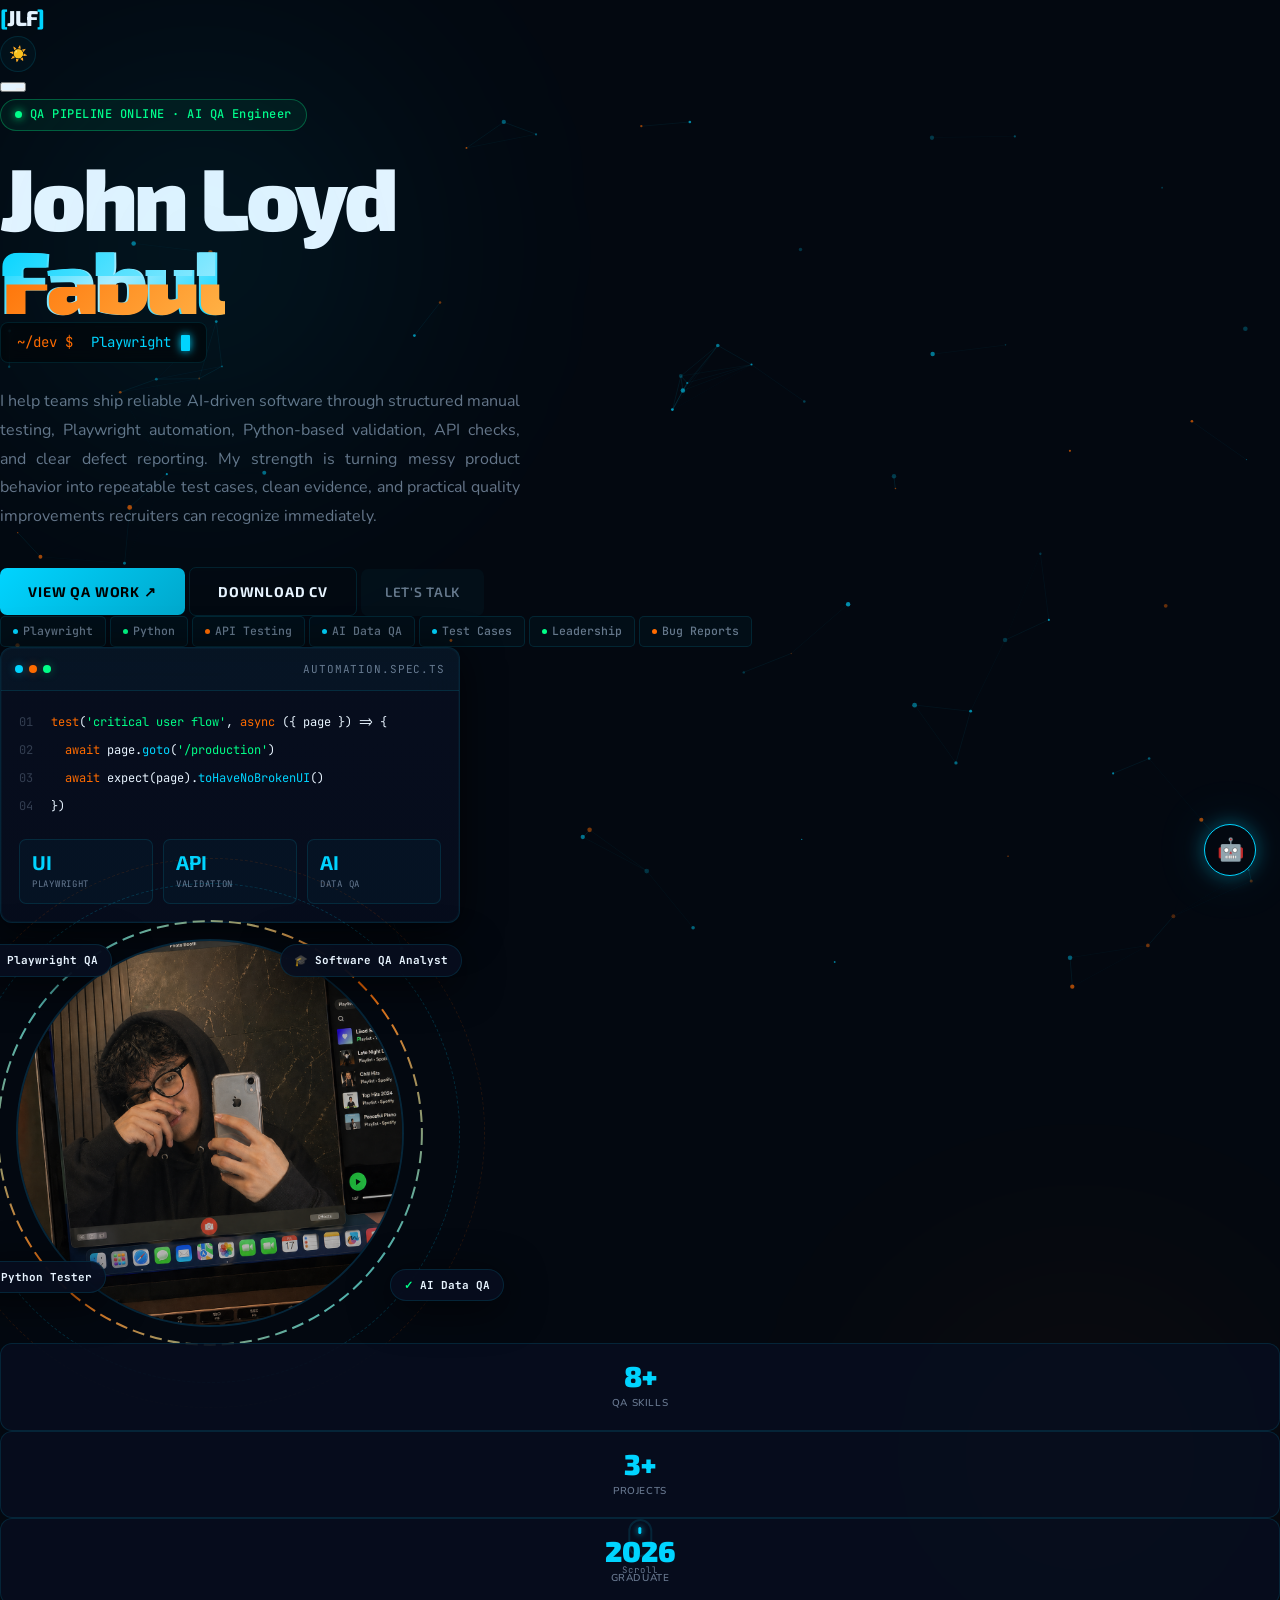
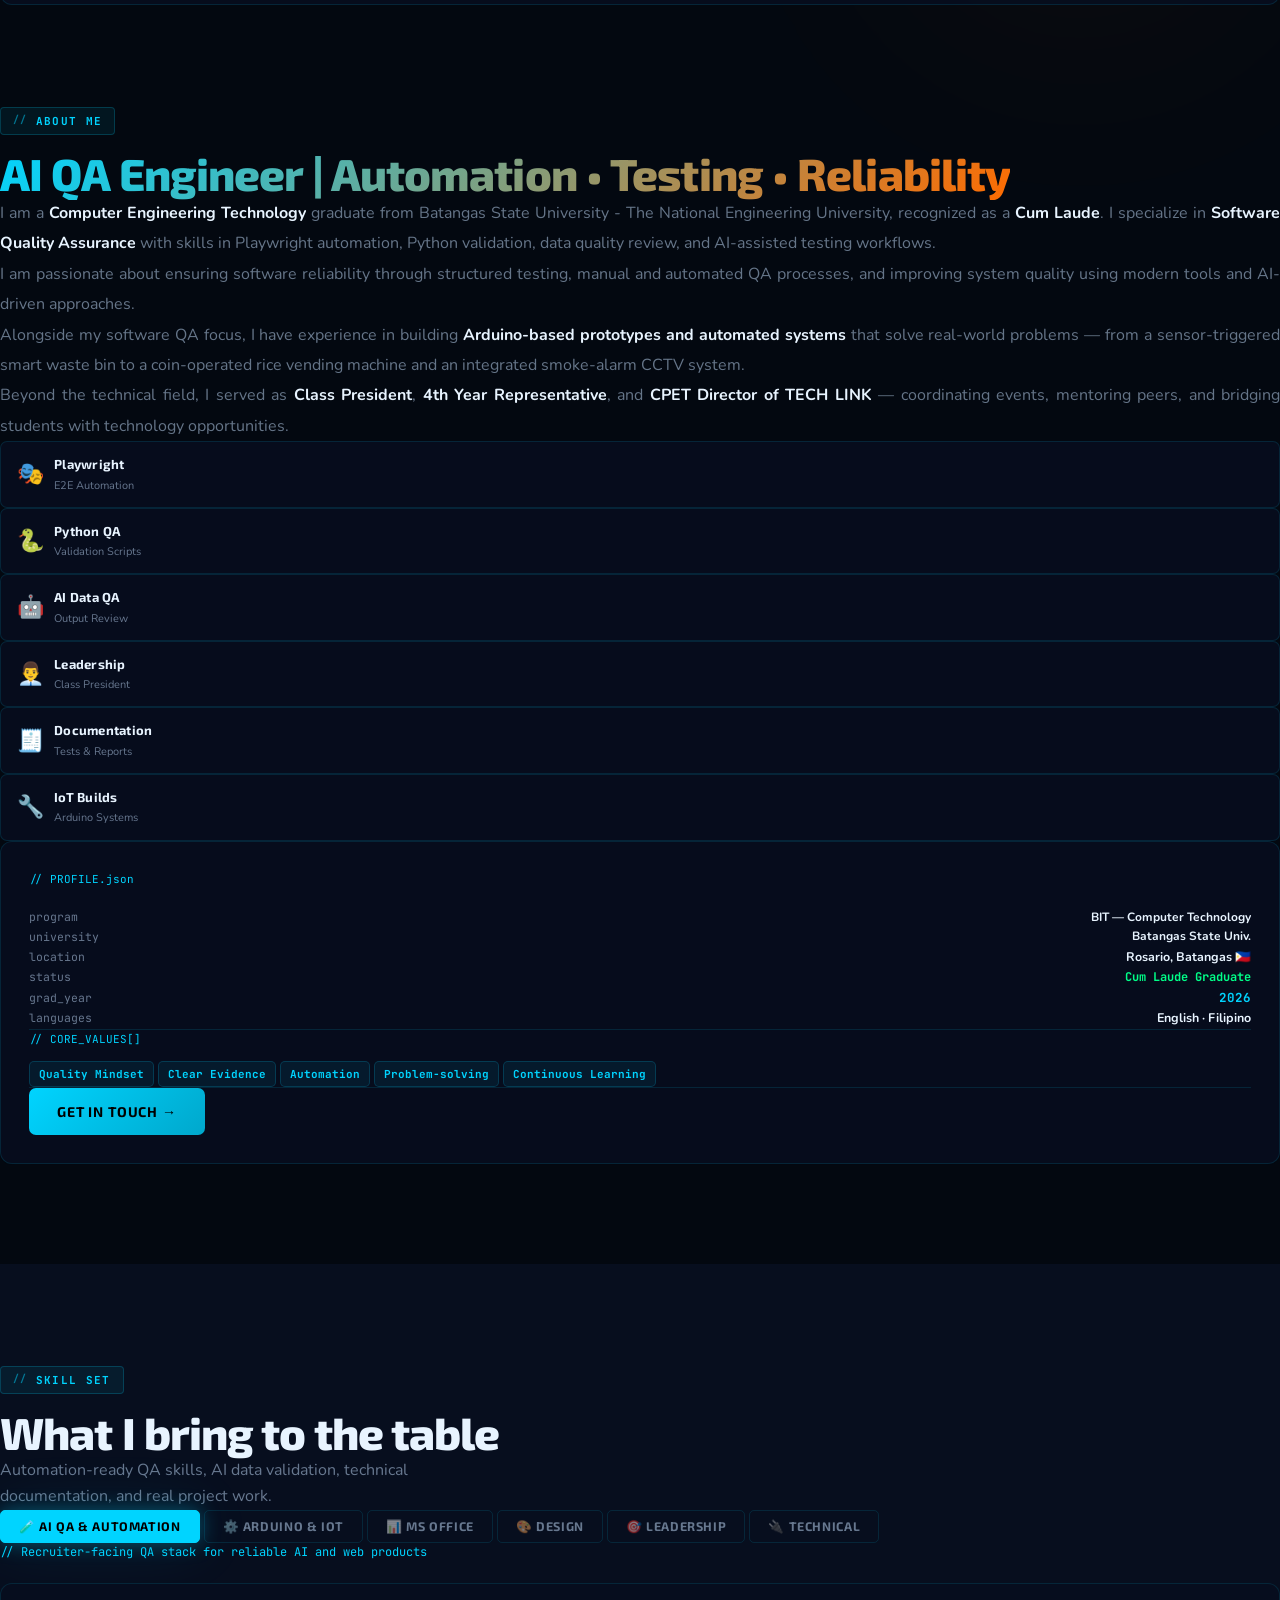
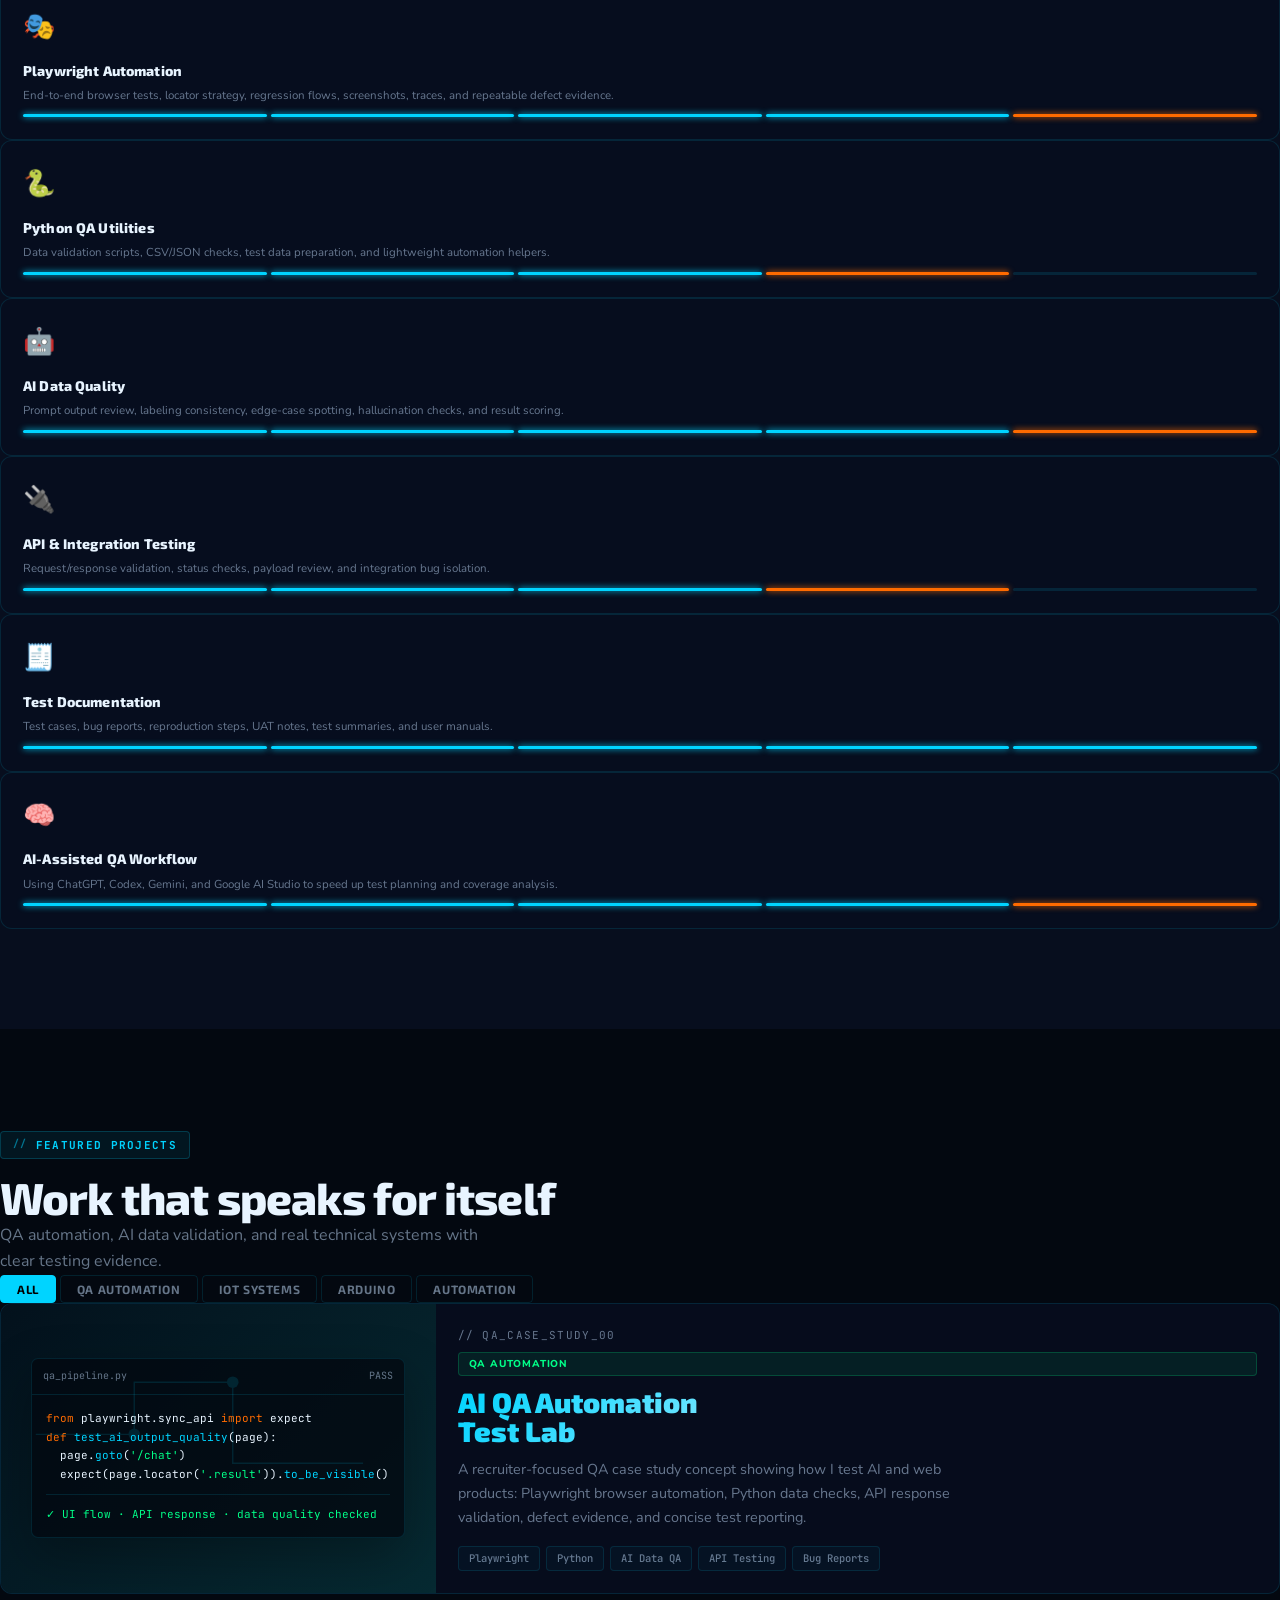
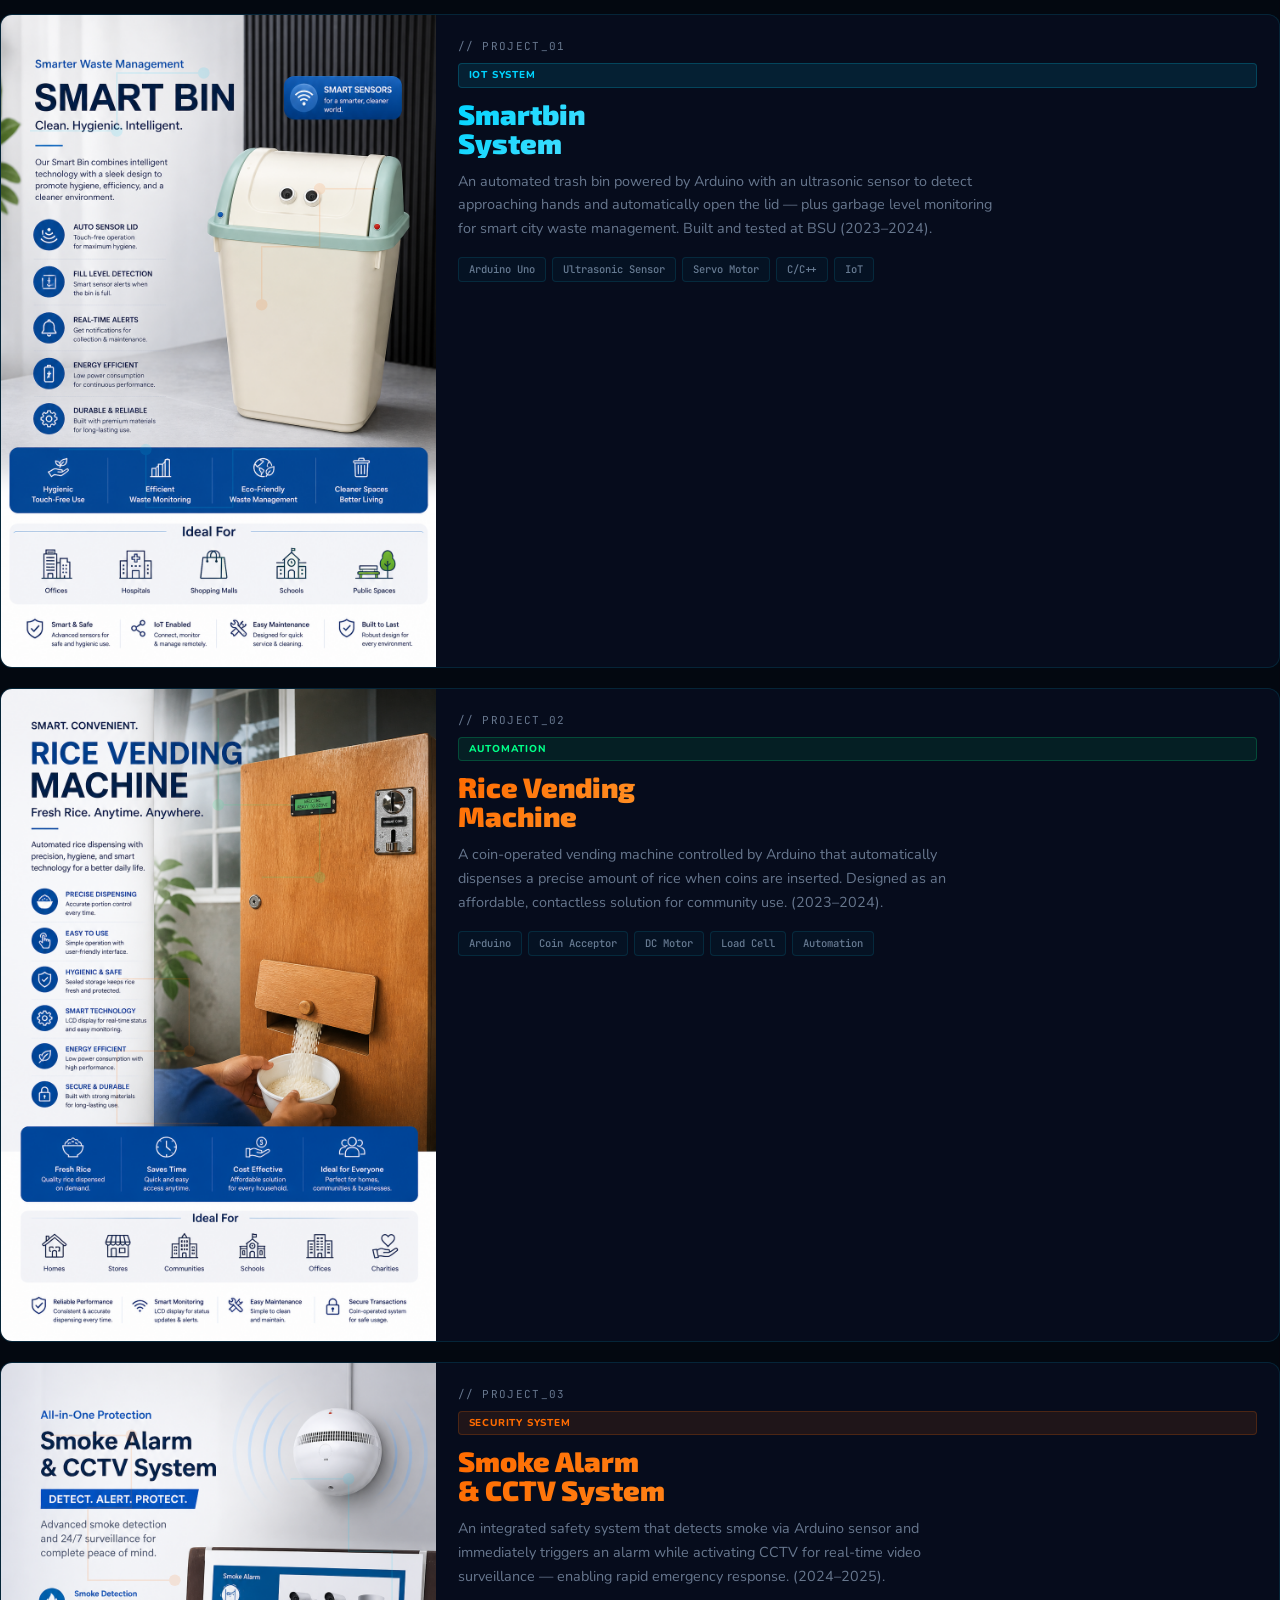
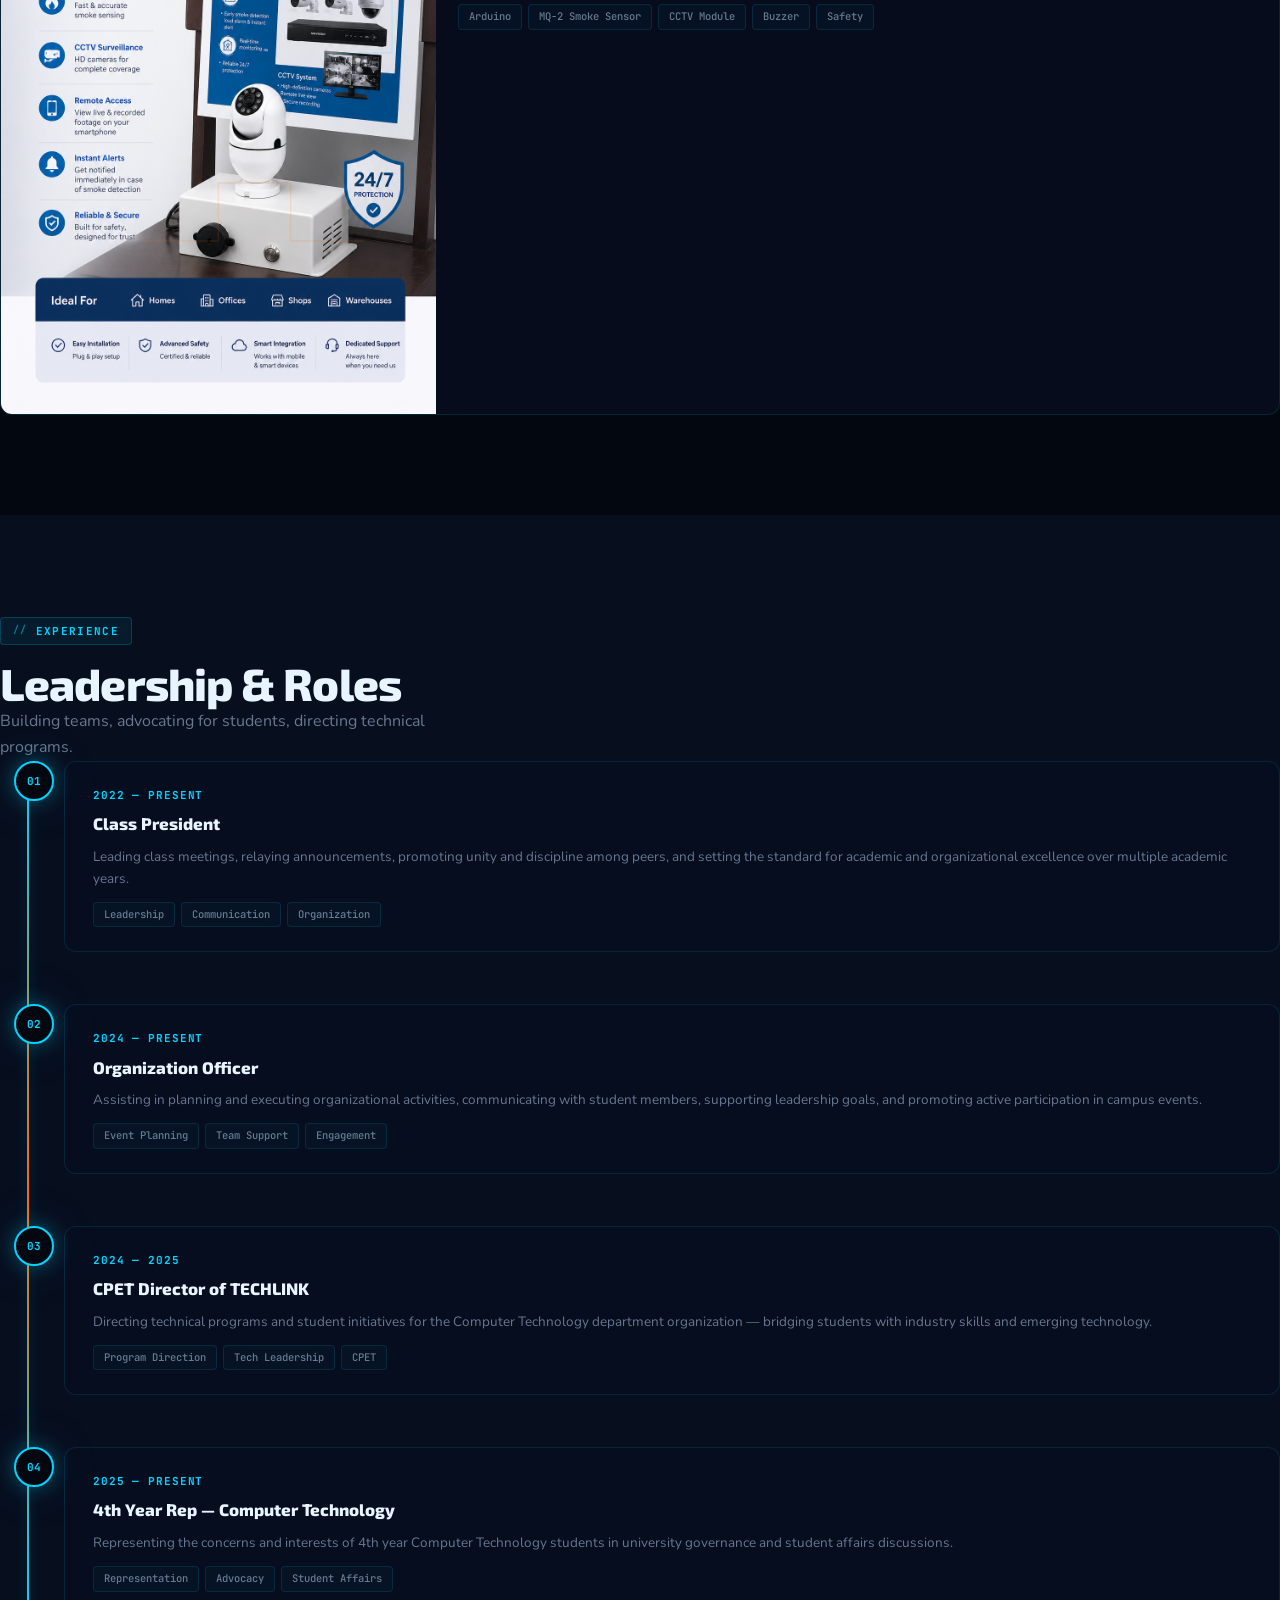
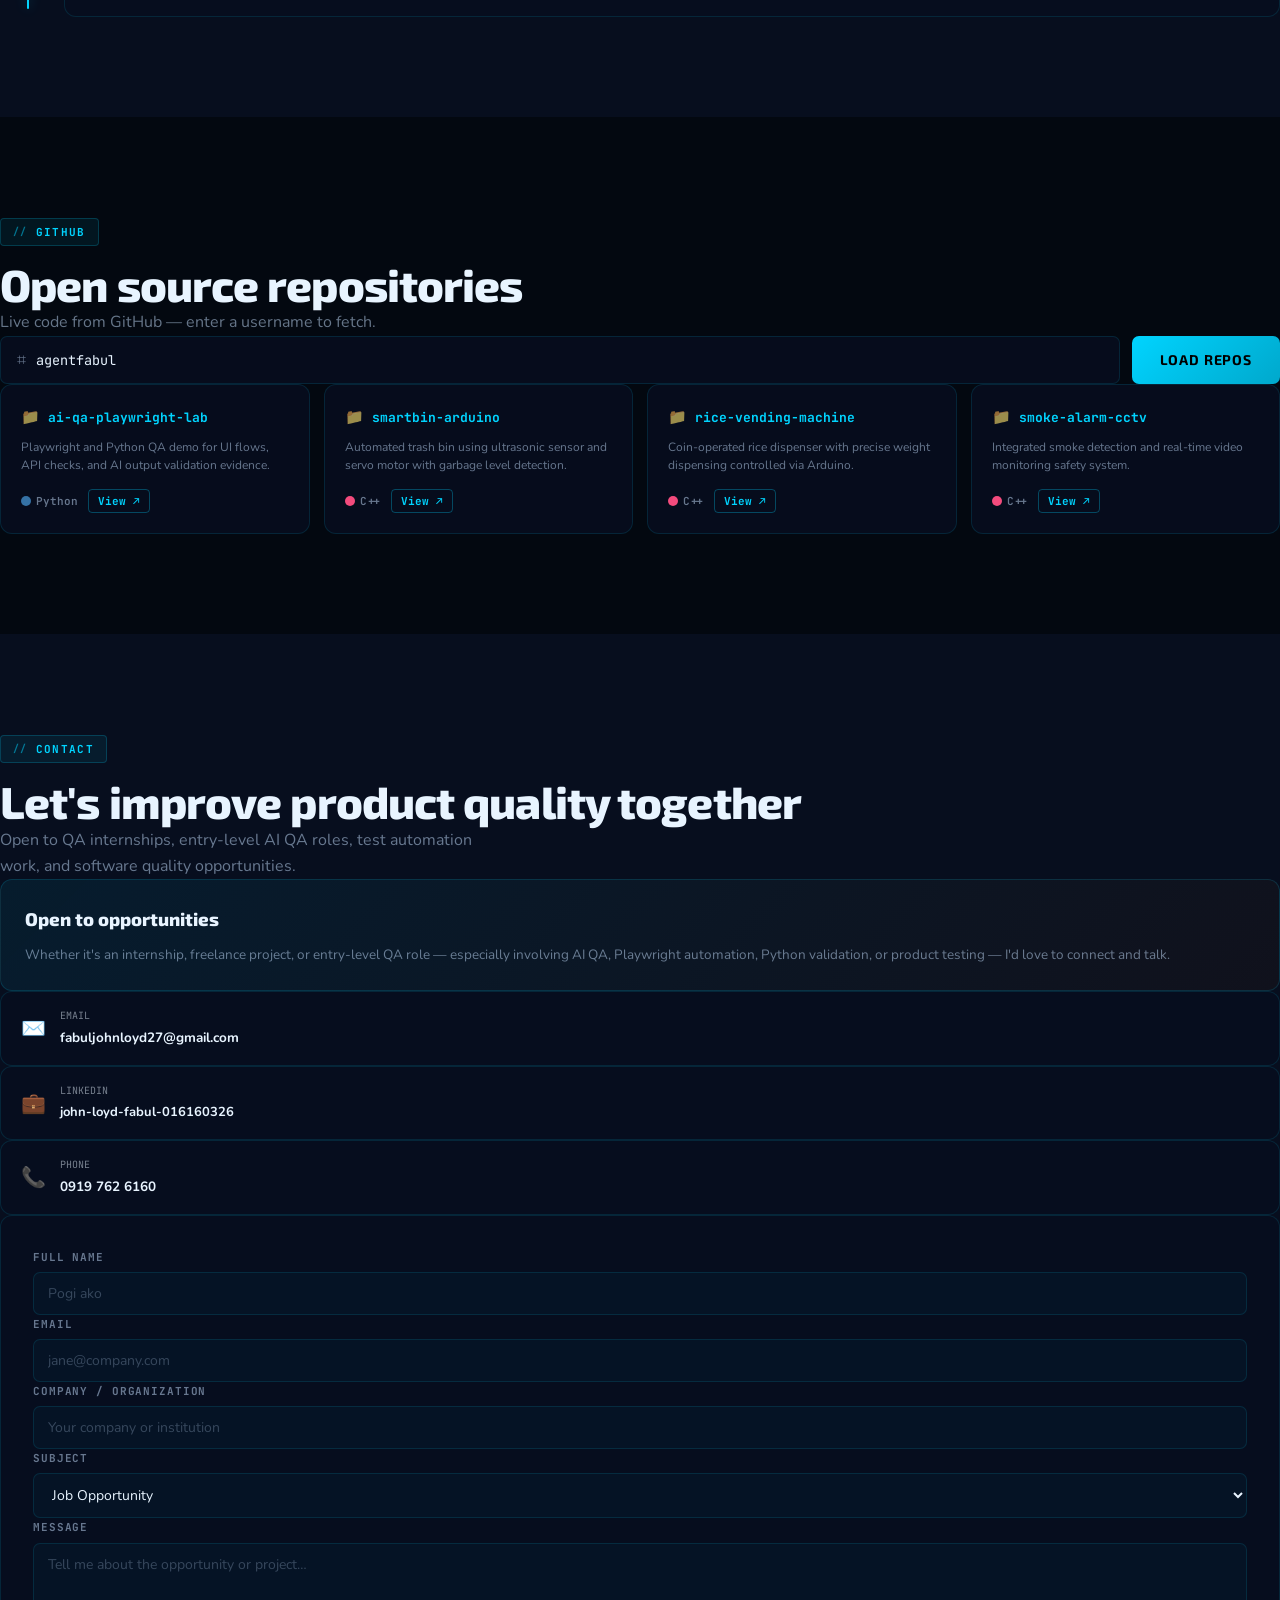
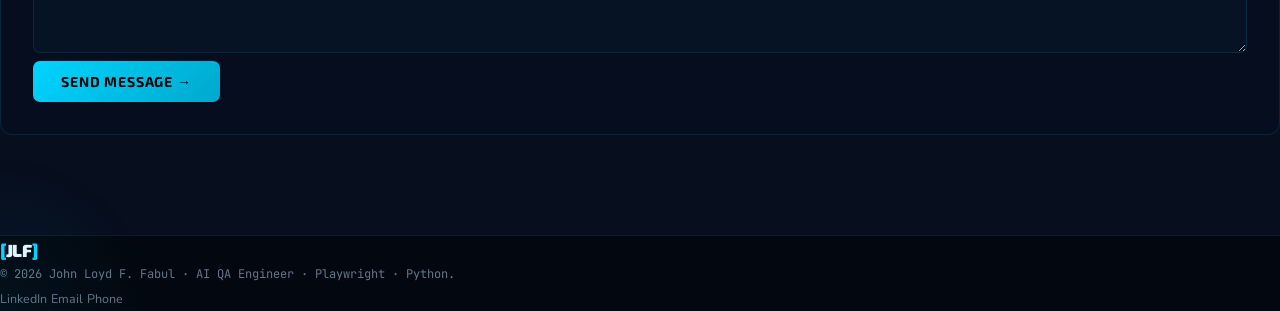
==== commit 4f7874d3: "add mobile friendly" ====
--- a/assets/index.html
+++ b/assets/index.html
@@ -768,7 +768,7 @@
             <div class="grid sm:grid-cols-2 gap-5">
               <div>
                 <label class="form-label">Full Name</label>
-                <input type="text" placeholder="Jane Smith" class="form-input" required/>
+                <input type="text" placeholder="Pogi ako" class="form-input" required/>
               </div>
               <div>
                 <label class="form-label">Email</label>
--- a/assets/styles.css
+++ b/assets/styles.css
@@ -1065,25 +1065,214 @@
   /* ═══════════════════════════════════════
      RESPONSIVE
      ═══════════════════════════════════════ */
+  @media (max-width:1024px) {
+    .hero-section { min-height:auto; }
+    .qa-command-panel { margin:0 auto; }
+    .photo-outer { margin-left:auto; margin-right:auto; }
+    .scroll-indicator { display:none; }
+  }
+
   @media (max-width:768px) {
+    body { line-height:1.6; }
+    #navbar .max-w-7xl { padding:12px 18px; }
+    .mobile-menu .nav-link { display:block; padding:4px 0; }
+    .hero-section { padding-top:76px; }
+    .hero-section .max-w-7xl { padding-top:40px; padding-bottom:52px; }
+    .boot-badge {
+      max-width:100%;
+      border-radius:var(--radius-sm);
+      white-space:normal;
+      line-height:1.45;
+      align-items:flex-start;
+    }
+    .hero-name {
+      font-size:clamp(2.7rem, 15vw, 4.2rem);
+      line-height:1;
+      letter-spacing:0;
+    }
+    .terminal-wrapper {
+      width:100%;
+      max-width:100%;
+      align-items:flex-start;
+      gap:6px;
+      padding:9px 12px;
+      font-size:12px;
+      white-space:normal;
+      overflow-wrap:anywhere;
+    }
+    .terminal-prompt { flex-shrink:0; }
+    .typing-text { min-width:0; overflow-wrap:anywhere; }
+    .hero-desc {
+      max-width:none;
+      margin-bottom:26px;
+      font-size:.96rem;
+      line-height:1.72;
+      text-align:left !important;
+    }
+    .btn-primary,
+    .btn-secondary,
+    .btn-ghost {
+      min-height:44px;
+      padding:11px 16px;
+      font-size:.78rem;
+      justify-content:center;
+    }
+    .tech-badges { gap:8px; }
+    .tech-badge { font-size:10.5px; padding:6px 9px; }
+    .qa-command-panel { width:100%; }
+    .qa-panel-body { padding:14px; }
+    .qa-code-line {
+      gap:7px;
+      font-size:10.5px;
+      line-height:1.6;
+      overflow-wrap:anywhere;
+    }
+    .qa-code-line .ln { min-width:18px; }
+    .qa-status-grid { grid-template-columns:repeat(3, minmax(0, 1fr)); gap:8px; }
+    .qa-status { padding:10px 8px; }
+    .qa-status strong { font-size:1rem; }
+    .qa-status span { font-size:8px; }
+    .photo-outer { width:min(100%, 300px); }
+    .orbit-ring,
+    .orbit-ring-2,
+    .photo-ring-svg { display:none; }
+    .orbit-badge {
+      position:static;
+      display:inline-flex;
+      margin:6px 4px 0 0;
+      transform:none !important;
+      animation:none !important;
+      font-size:10px;
+      padding:5px 9px;
+      white-space:normal;
+    }
+    .photo-outer {
+      aspect-ratio:auto;
+      display:flex;
+      flex-wrap:wrap;
+      justify-content:center;
+      gap:2px;
+      padding-top:312px;
+    }
+    .photo-inner {
+      inset:0;
+      width:300px;
+      height:300px;
+      left:50%;
+      transform:translateX(-50%);
+    }
+    .stats-row {
+      max-width:100% !important;
+      grid-template-columns:repeat(3, minmax(0, 1fr));
+    }
+    .stat-card { padding:14px 8px; }
     .section-pad { padding:64px 0; }
-    .qa-status-grid { grid-template-columns:1fr; }
-    .project-card { grid-template-columns:minmax(128px, 38%) 1fr; min-height:0; }
-    .project-visual { min-height:210px; height:100%; }
+    .section-heading { font-size:clamp(1.75rem, 9vw, 2.35rem); }
+    .section-sub { font-size:.95rem; max-width:none; }
+    .about-text { text-align:left !important; }
+    .highlight-chip { padding:11px 12px; }
+    .about-card {
+      position:static;
+      padding:20px;
+    }
+    .info-row {
+      align-items:flex-start;
+      flex-direction:column;
+      gap:2px;
+    }
+    .info-value { text-align:left; }
+    .skill-tab,
+    .filter-btn {
+      min-height:40px;
+      padding:8px 11px;
+      font-size:11px;
+      letter-spacing:.03em;
+    }
+    .skill-card { padding:18px; }
+    .project-card {
+      grid-template-columns:1fr;
+      min-height:0;
+    }
+    .project-visual {
+      min-height:220px;
+      height:auto;
+      aspect-ratio:16 / 10;
+    }
     .project-body { padding:18px; }
+    .project-title { font-size:1.55rem; }
+    .project-desc { font-size:.88rem; max-width:none; }
+    .project-code-visual { width:92%; }
+    .code-visual-body {
+      font-size:9.8px;
+      overflow-wrap:anywhere;
+    }
     .timeline { padding-left:46px; }
     .timeline::before { left:19px; }
     .timeline-dot { left:-40px; width:32px; height:32px; font-size:10px; }
-    .hero-name { font-size:2.8rem; }
-    .photo-outer { width:min(100%, 300px); }
-    .orbit-badge.tl,.orbit-badge.tr { display:none; }
+    .timeline-content { padding:18px; }
+    .timeline-content:hover { transform:none; }
+    .github-wrap { flex-direction:column; }
+    .github-input-wrap { min-width:0; width:100%; }
+    .repos-grid { grid-template-columns:1fr; }
+    .contact-link {
+      align-items:flex-start;
+      padding:14px;
+      overflow-wrap:anywhere;
+    }
     .contact-form-card { padding:20px; }
-    .back-to-top { bottom:18px; right:18px; }
-  }
+    .footer .flex { text-align:center; }
+    .back-to-top { bottom:18px; right:18px; width:40px; height:40px; }
+    .chatbot-btn { width:48px; height:48px; bottom:18px; right:18px; }
+    #aiChatContainer {
+      width:calc(100vw - 24px) !important;
+      max-width:calc(100vw - 24px) !important;
+      right:12px !important;
+      bottom:76px !important;
+    }
+  }
+
   @media (max-width:480px) {
+    #navbar .max-w-7xl { padding-left:14px; padding-right:14px; }
+    .nav-logo { font-size:1.08rem; }
+    .theme-btn { width:34px; height:34px; }
+    .hero-section .max-w-7xl { padding-left:18px; padding-right:18px; }
+    .hero-name { font-size:clamp(2.55rem, 18vw, 3.55rem); }
+    .boot-badge { font-size:10.5px; padding:6px 10px; }
+    .terminal-wrapper { font-size:11px; }
+    .btn-primary,
+    .btn-secondary,
+    .btn-ghost {
+      flex:1 1 100%;
+      width:100%;
+    }
+    .qa-status-grid { grid-template-columns:1fr; }
+    .photo-outer { padding-top:272px; }
+    .photo-inner { width:260px; height:260px; }
+    .stats-row { gap:8px; }
+    .stat-card { border-radius:var(--radius-sm); }
+    .stat-num { font-size:1.35rem; }
+    .stat-label { font-size:8.5px; }
+    .section-pad { padding:56px 0; }
+    .highlight-chip { align-items:flex-start; }
     .projects-grid { gap:20px; }
-    .repos-grid { grid-template-columns:1fr; }
-    .stat-num { font-size:1.4rem; }
+    .project-visual { min-height:190px; }
+    .project-body { padding:16px; }
+    .project-title { font-size:1.38rem; }
+    .tag { font-size:9.5px; padding:3px 8px; }
+    .timeline { padding-left:38px; }
+    .timeline::before { left:15px; }
+    .timeline-dot { left:-34px; width:30px; height:30px; }
+    .timeline-content { padding:16px; }
+    .contact-form-card { padding:16px; }
+    .form-input { font-size:13px; }
+  }
+
+  @media (max-width:360px) {
+    .hero-name { font-size:2.35rem; }
+    .photo-outer { padding-top:238px; }
+    .photo-inner { width:226px; height:226px; }
+    .qa-code-line { font-size:9.5px; }
+    .project-visual { min-height:170px; }
   }
 
   /* Image modal */
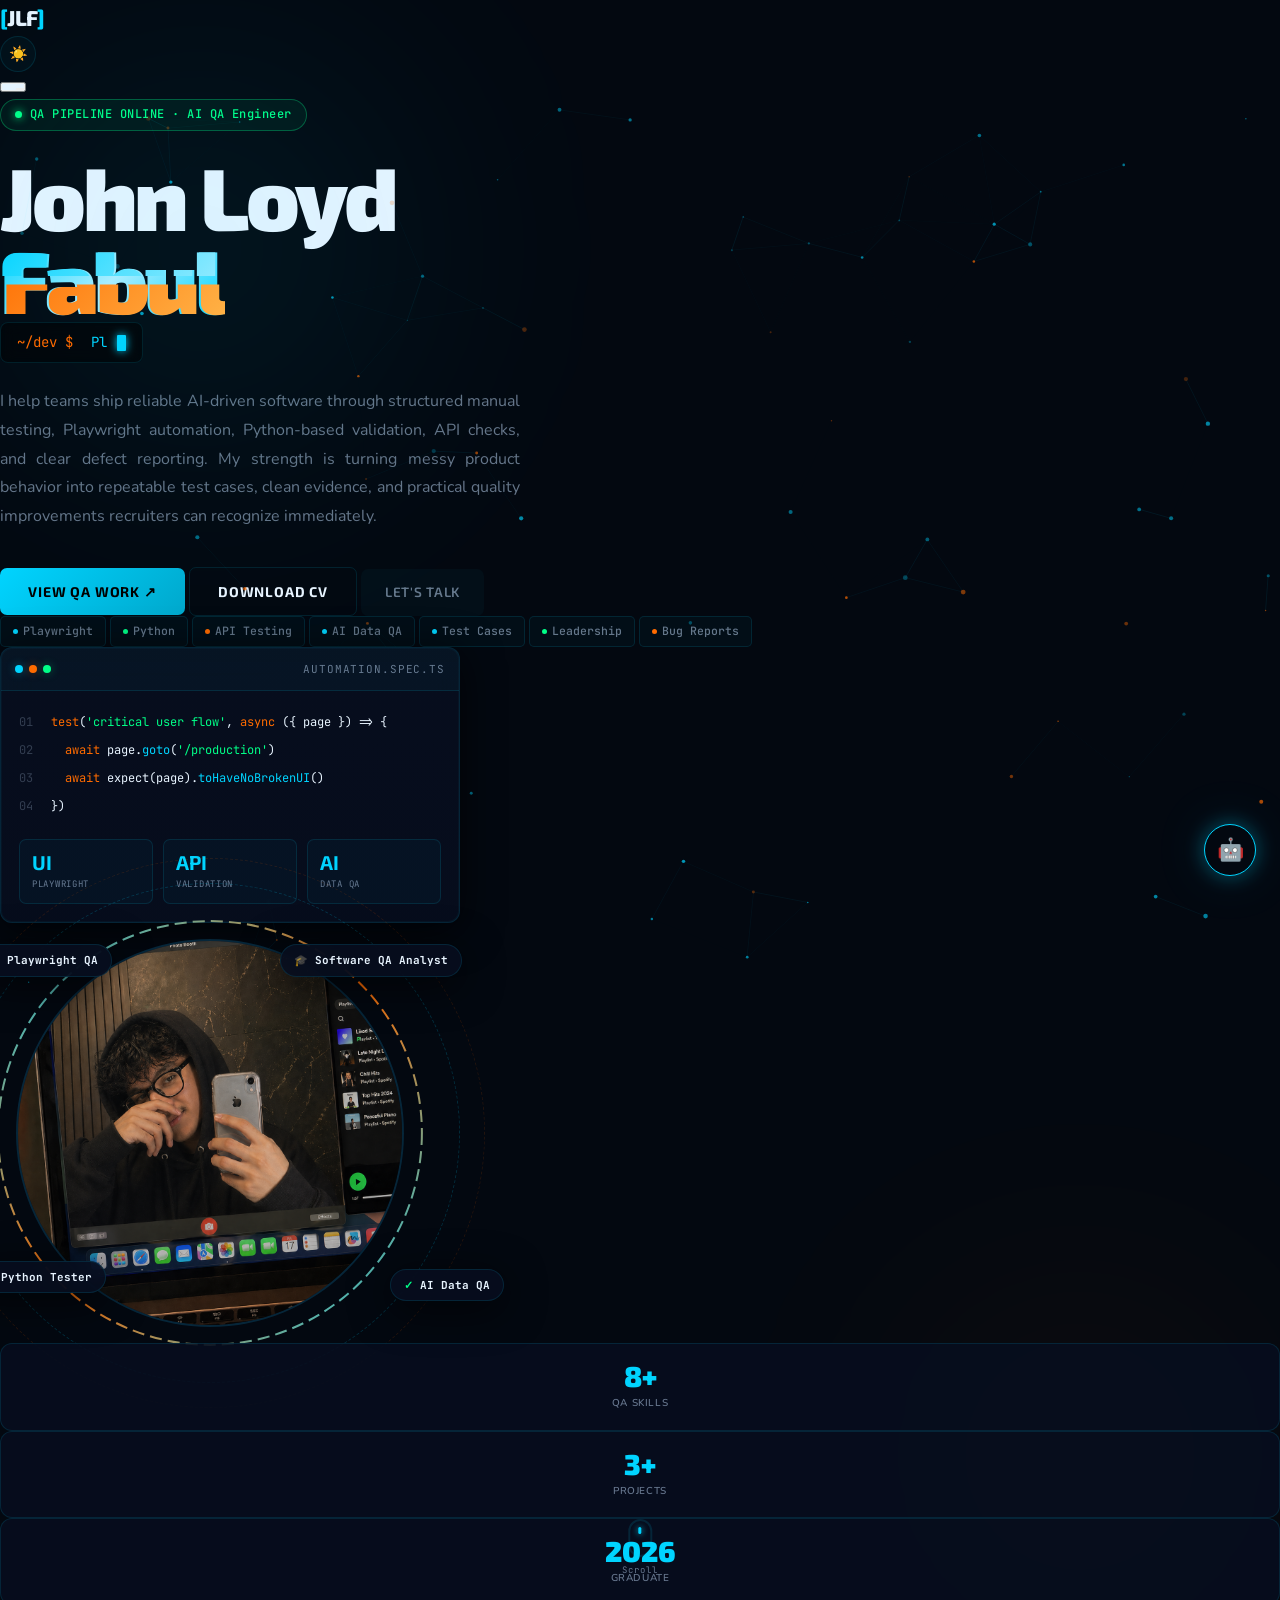
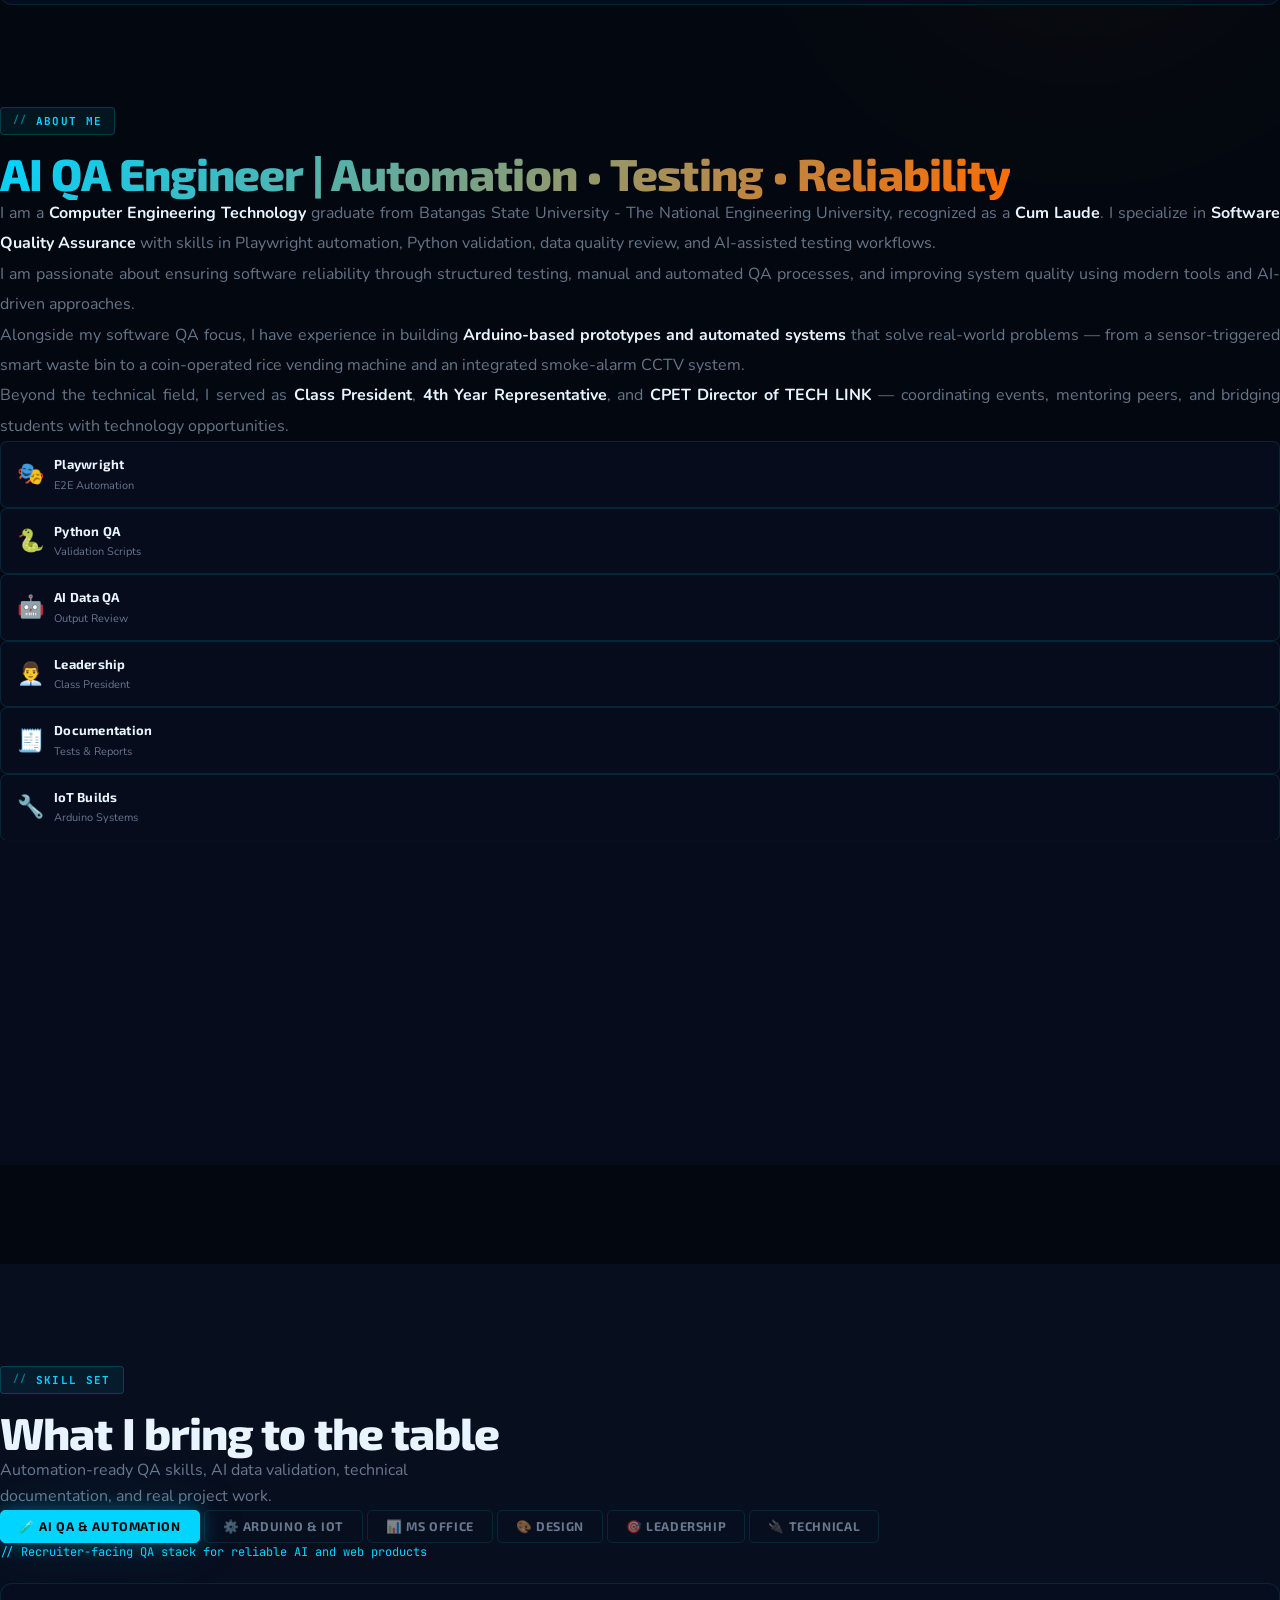
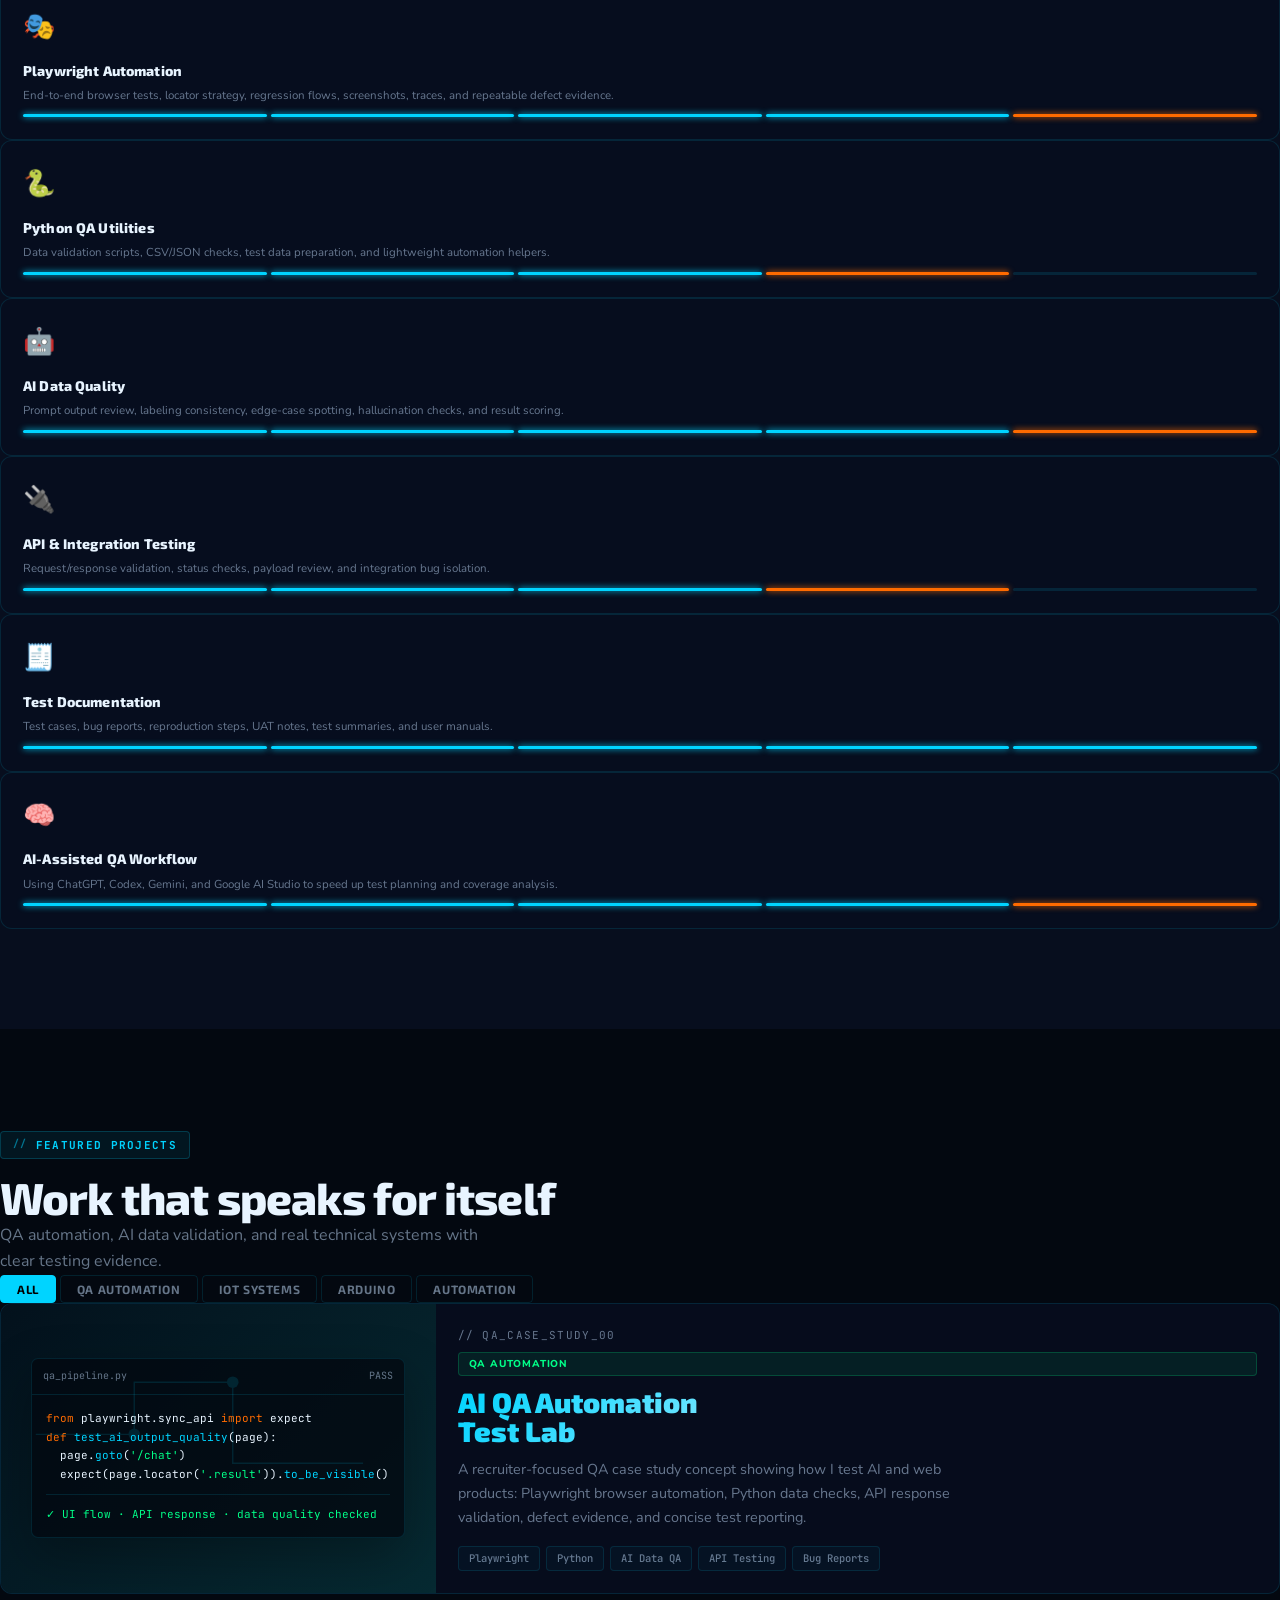
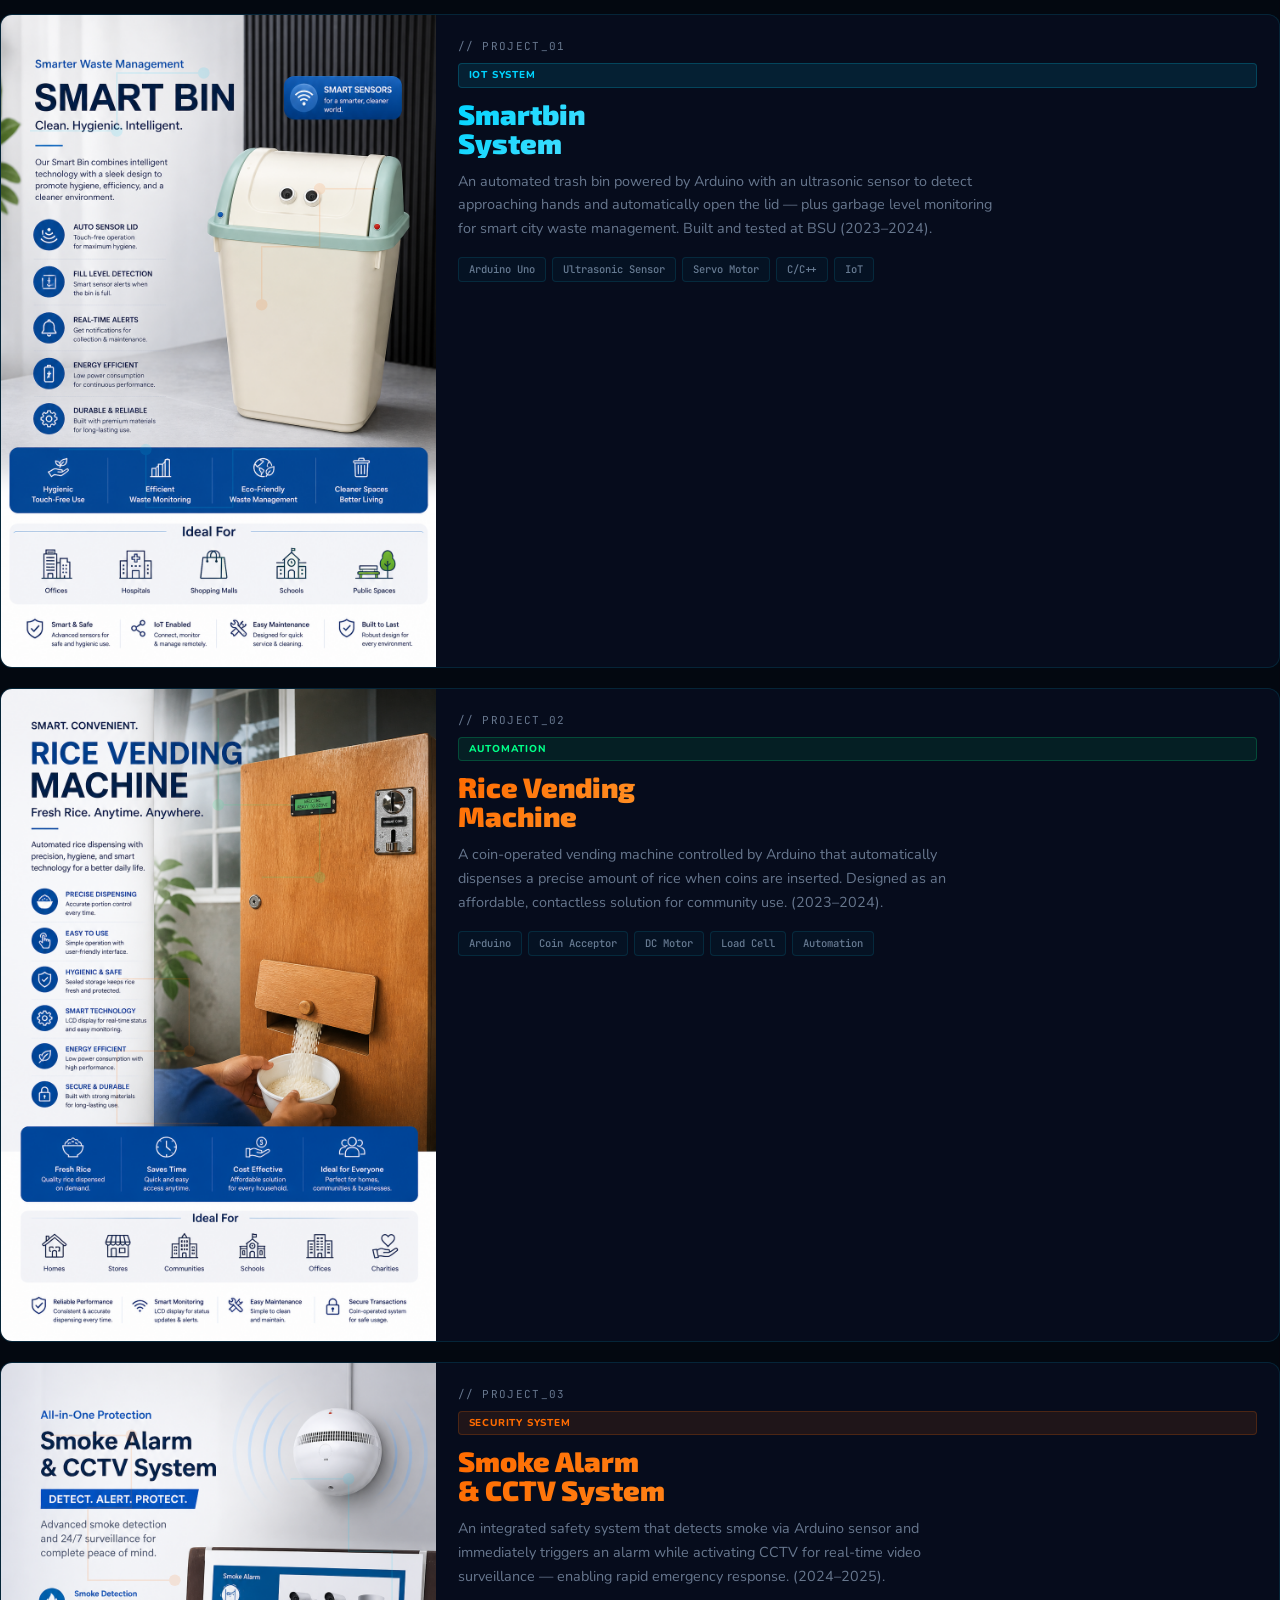
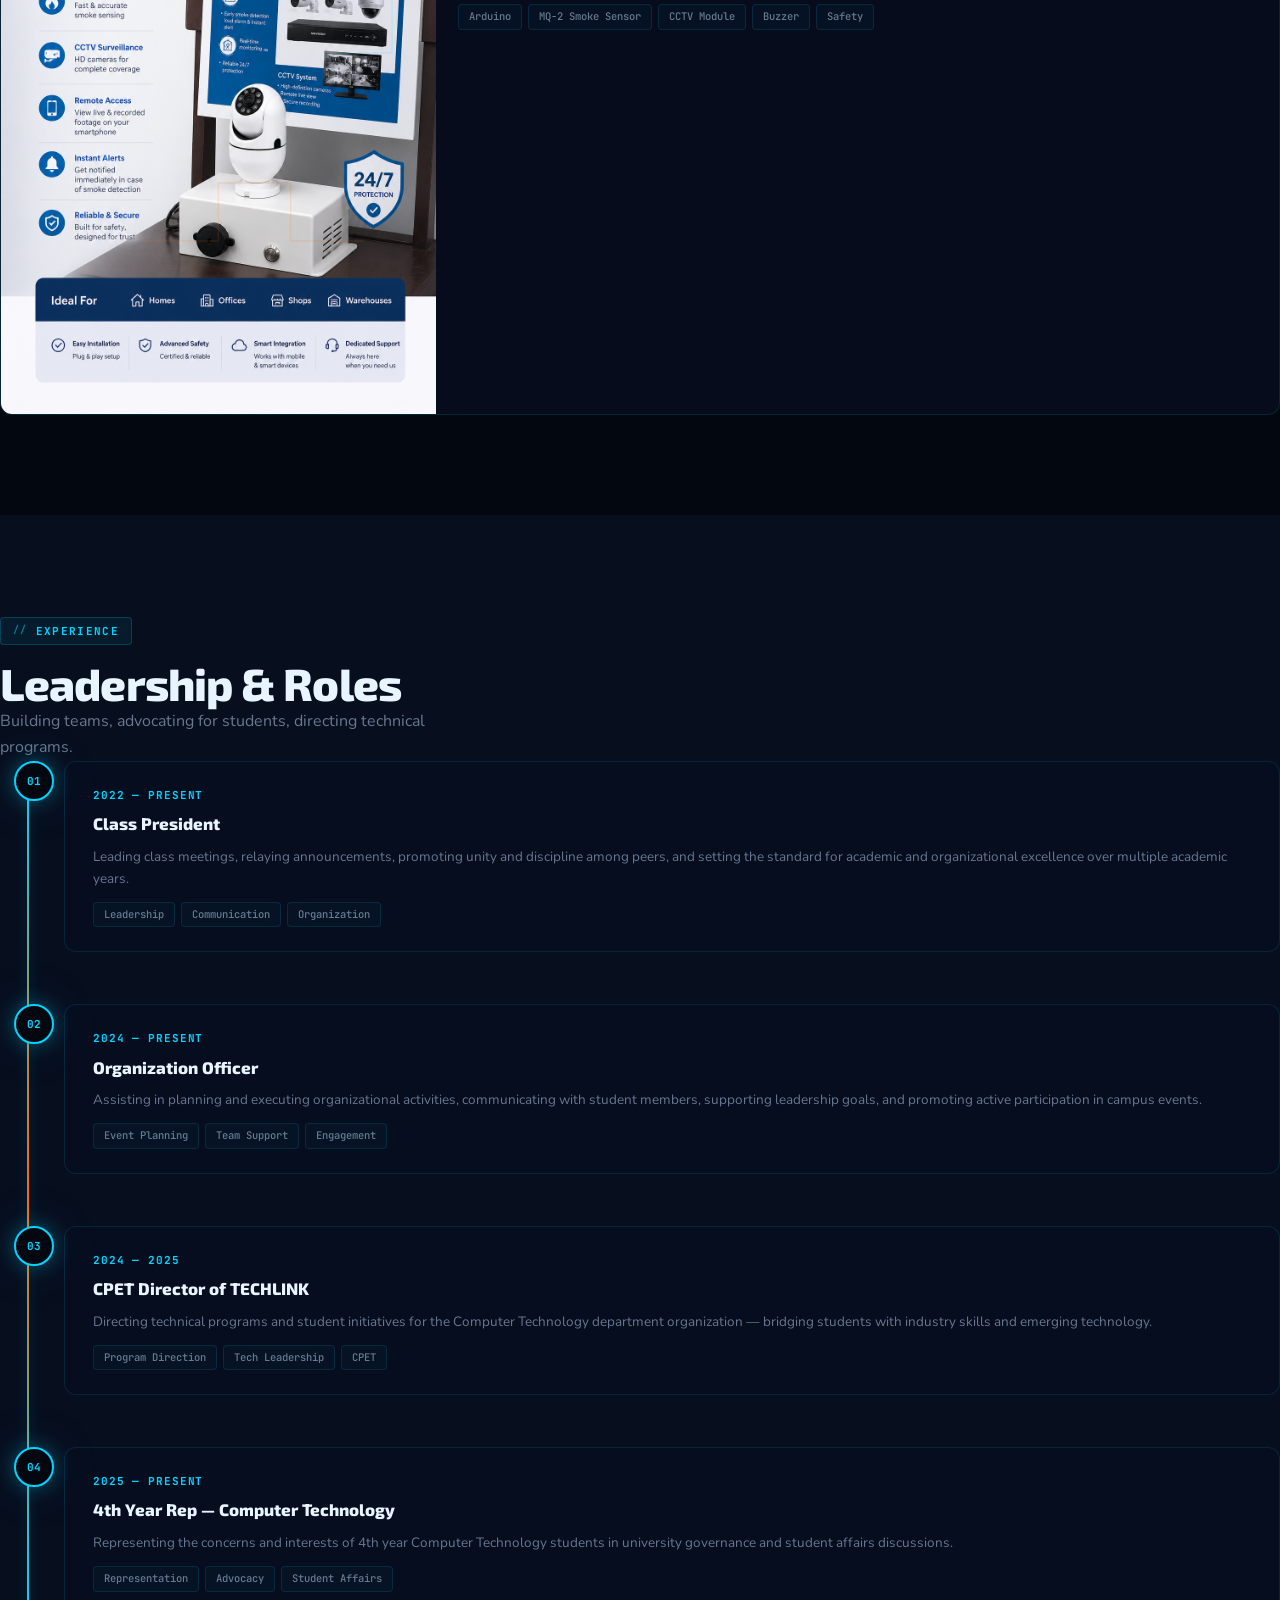
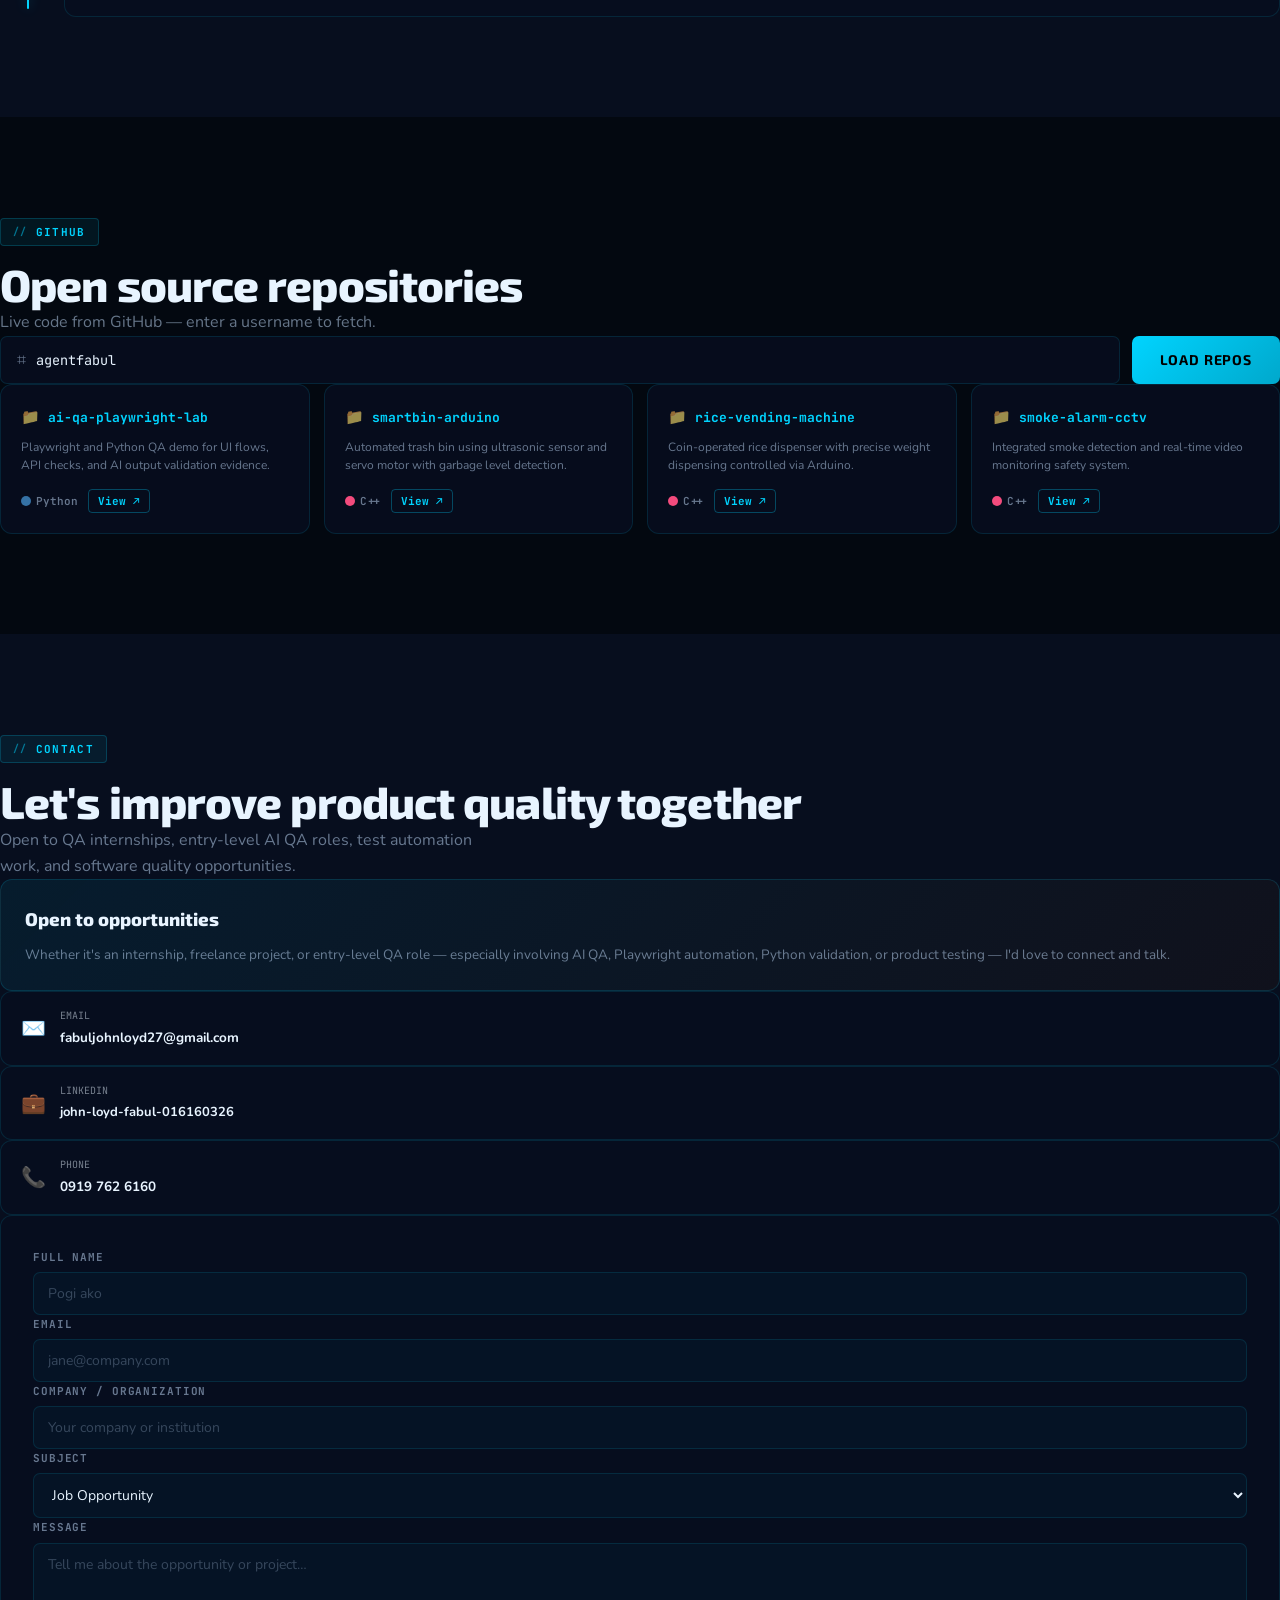
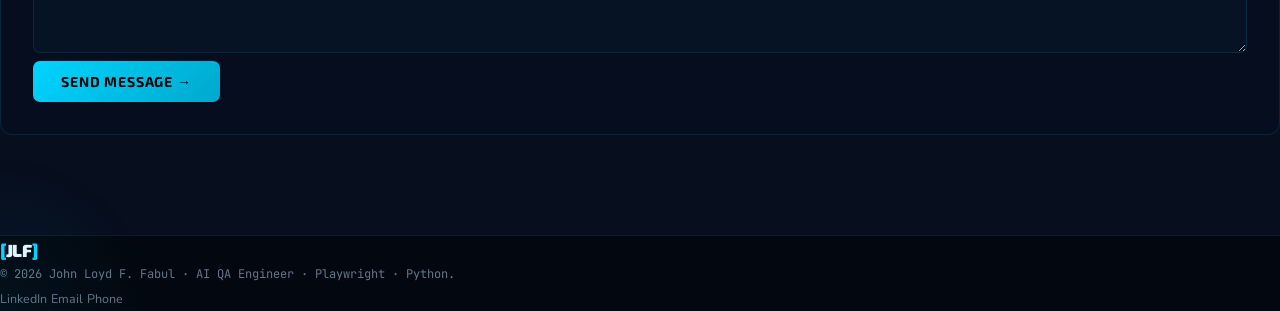
==== commit bcaae245: "remove comments" ====
--- a/assets/index.html
+++ b/assets/index.html
@@ -12,7 +12,7 @@
 </head>
 <body>
 
-<!-- ═══════════════ NAVBAR ═══════════════ -->
+
 <nav id="navbar" class="fixed top-0 left-0 right-0 z-50 transition-all duration-500">
   <div class="max-w-7xl mx-auto px-6 py-4 flex items-center justify-between">
     <a href="#" class="nav-logo">
@@ -52,17 +52,17 @@
   </div>
 </nav>
 
-<!-- ═══════════════ HERO ═══════════════ -->
+
 <section id="hero" class="hero-section flex items-center relative overflow-hidden pt-20">
   <canvas id="particle-canvas"></canvas>
   <div class="hero-glow-blob blob-1"></div>
   <div class="hero-glow-blob blob-2"></div>
-  <!-- Circuit grid overlay -->
+  
   <div class="circuit-bg absolute inset-0 pointer-events-none" style="mask-image:radial-gradient(ellipse 80% 80% at 50% 50%, transparent 40%, black 100%);opacity:.35;"></div>
 
   <div class="max-w-7xl mx-auto px-6 py-20 w-full relative z-10">
     <div class="grid lg:grid-cols-2 gap-16 items-center">
-      <!-- Left content -->
+      
       <div>
         <div class="boot-badge">
           <span class="boot-dot"></span>
@@ -103,7 +103,7 @@
         </div>
       </div>
 
-      <!-- Right: photo + stats -->
+      
       <div class="flex flex-col items-center lg:items-start gap-8">
         <div class="qa-command-panel">
           <div class="qa-panel-bar">
@@ -123,7 +123,7 @@
           </div>
         </div>
         <div class="photo-outer mx-auto lg:mx-0">
-          <!-- Animated ring SVG -->
+          
           <svg class="photo-ring-svg" viewBox="0 0 440 440" fill="none" xmlns="http://www.w3.org/2000/svg" style="position:absolute;inset:-12px;width:calc(100% + 24px);height:calc(100% + 24px);">
             <circle cx="220" cy="220" r="210" stroke="url(#ringGrad)" stroke-width="2" stroke-dasharray="12 6"/>
             <defs>
@@ -134,7 +134,7 @@
               </linearGradient>
             </defs>
           </svg>
-          <!-- Inner orbit rings -->
+          
           <div class="orbit-ring"></div>
           <div class="orbit-ring orbit-ring-2"></div>
 
@@ -143,7 +143,7 @@
                  onerror="this.parentElement.innerHTML='<div style=\'display:flex;flex-direction:column;align-items:center;justify-content:center;height:100%;color:var(--text-muted);gap:8px\'><span style=\'font-size:64px\'>👨‍💻</span><span style=\'font-family:var(--font-mono);font-size:12px;opacity:.5\'>JLF</span></div>'"/>
           </div>
 
-          <!-- Floating orbit badges -->
+          
           <div class="orbit-badge tl">
             <span class="text-cyan">⚡</span> Playwright QA
           </div>
@@ -158,7 +158,7 @@
           </div>
         </div>
 
-        <!-- Stats -->
+        
         <div class="stats-row grid grid-cols-3 gap-3 w-full max-w-xs">
           <div class="stat-card">
             <div class="stat-num font-display">8+</div>
@@ -177,7 +177,7 @@
     </div>
   </div>
 
-  <!-- Scroll indicator -->
+  
   <div class="scroll-indicator">
     <div class="scroll-mouse">
       <div class="scroll-dot-m"></div>
@@ -186,7 +186,7 @@
   </div>
 </section>
 
-<!-- ═══════════════ ABOUT ═══════════════ -->
+
 <section id="about" class="section-pad reveal-section">
   <div class="max-w-7xl mx-auto px-6">
     <div class="section-tag">About Me</div>
@@ -264,7 +264,7 @@
   </div>
 </section>
 
-<!-- ═══════════════ SKILLS ═══════════════ -->
+
 <section id="skills" class="section-pad section-alt reveal-section">
   <div class="max-w-7xl mx-auto px-6">
     <div class="section-tag">Skill Set</div>
@@ -280,7 +280,7 @@
       <button class="skill-tab" data-tab="technical">🔌 Technical</button>
     </div>
 
-    <!-- AI QA & Automation -->
+    
     <div class="skill-panel active" data-panel="qa">
       <p style="font-family:var(--font-mono);font-size:12px;color:var(--cyan);margin-bottom:20px;">// Recruiter-facing QA stack for reliable AI and web products</p>
       <div class="grid grid-cols-1 sm:grid-cols-2 lg:grid-cols-3 gap-4">
@@ -323,7 +323,7 @@
       </div>
     </div>
 
-    <!-- Arduino & IoT -->
+    
     <div class="skill-panel" data-panel="arduino">
       <p style="font-family:var(--font-mono);font-size:12px;color:var(--cyan);margin-bottom:20px;">// Embedded systems and connected devices</p>
       <div class="grid grid-cols-1 sm:grid-cols-2 lg:grid-cols-3 gap-4">
@@ -384,7 +384,7 @@
       </div>
     </div>
 
-    <!-- MS Office -->
+    
     <div class="skill-panel" data-panel="office">
       <p style="font-family:var(--font-mono);font-size:12px;color:var(--cyan);margin-bottom:20px;">// Professional documentation and reporting</p>
       <div class="grid grid-cols-1 sm:grid-cols-2 lg:grid-cols-3 gap-4">
@@ -406,7 +406,7 @@
       </div>
     </div>
 
-    <!-- Design -->
+    
     <div class="skill-panel" data-panel="design">
       <p style="font-family:var(--font-mono);font-size:12px;color:var(--cyan);margin-bottom:20px;">// Visual design and content creation</p>
       <div class="grid grid-cols-1 sm:grid-cols-2 lg:grid-cols-3 gap-4">
@@ -428,7 +428,7 @@
       </div>
     </div>
 
-    <!-- Leadership -->
+    
     <div class="skill-panel" data-panel="leadership">
       <p style="font-family:var(--font-mono);font-size:12px;color:var(--cyan);margin-bottom:20px;">// Proven organizational and people skills</p>
       <div class="grid grid-cols-1 sm:grid-cols-2 lg:grid-cols-3 gap-4">
@@ -460,7 +460,7 @@
       </div>
     </div>
 
-    <!-- Technical -->
+    
     <div class="skill-panel" data-panel="technical">
       <p style="font-family:var(--font-mono);font-size:12px;color:var(--cyan);margin-bottom:20px;">// Hands-on technical and systems knowledge</p>
       <div class="grid grid-cols-1 sm:grid-cols-2 lg:grid-cols-3 gap-4">
@@ -489,7 +489,7 @@
   </div>
 </section>
 
-<!-- ═══════════════ PROJECTS ═══════════════ -->
+
 <section id="projects" class="section-pad reveal-section">
   <div class="max-w-7xl mx-auto px-6">
     <div class="section-tag">Featured Projects</div>
@@ -506,7 +506,7 @@
 
     <div class="projects-grid" id="projectsGrid">
 
-      <!-- Project 0: QA Automation Lab -->
+      
       <div class="project-card" data-category="qa">
         <div class="project-visual" style="background:linear-gradient(135deg,#03111c,#062a32);">
           <div class="project-code-visual">
@@ -542,7 +542,7 @@
         </div>
       </div>
 
-      <!-- Project 1: Smart Bin -->
+      
       <div class="project-card" data-category="iot arduino automation">
         <div class="project-visual" style="background:linear-gradient(135deg,#040d1e,#0a2040);">
           <img src="/src/smartbin/smart-bin.png" alt="Smart Bin"/>
@@ -550,7 +550,7 @@
             <div class="project-visual-icon">🗑️</div>
             <div class="project-visual-label">Smart Waste System</div>
           </div>
-          <!-- Circuit SVG overlay -->
+          
           <svg class="proj-circuit-overlay" viewBox="0 0 300 400" xmlns="http://www.w3.org/2000/svg">
             <path d="M20 80 H80 V40 H140" stroke="#00D4FF" stroke-width="1" fill="none"/>
             <path d="M260 120 H220 V160 H180 V200" stroke="#FF6B00" stroke-width="1" fill="none"/>
@@ -577,7 +577,7 @@
         </div>
       </div>
 
-      <!-- Project 2: Rice Vending -->
+      
       <div class="project-card" data-category="iot arduino automation">
         <div class="project-visual" style="background:linear-gradient(135deg,#071a10,#0f3020);">
           <img src="/src/rice_vending_machine/ricevendingmachine.png" alt="Rice Vending Machine"/>
@@ -608,7 +608,7 @@
         </div>
       </div>
 
-      <!-- Project 3: Smoke Alarm -->
+      
       <div class="project-card" data-category="iot arduino automation">
         <div class="project-visual" style="background:linear-gradient(135deg,#140818,#2a1040);">
           <img src="/src/smokealarmsystem/smokealarm.png" alt="Smoke Alarm CCTV"/>
@@ -644,7 +644,7 @@
   </div>
 </section>
 
-<!-- ═══════════════ EXPERIENCE ═══════════════ -->
+
 <section id="workflow" class="section-pad section-alt reveal-section">
   <div class="max-w-7xl mx-auto px-6">
     <div class="section-tag">Experience</div>
@@ -692,7 +692,7 @@
   </div>
 </section>
 
-<!-- ═══════════════ GITHUB ═══════════════ -->
+
 <section id="github" class="section-pad reveal-section">
   <div class="max-w-7xl mx-auto px-6">
     <div class="section-tag">GitHub</div>
@@ -724,7 +724,7 @@
   </div>
 </section>
 
-<!-- ═══════════════ CONTACT ═══════════════ -->
+
 <section id="contact" class="section-pad section-alt reveal-section">
   <div class="max-w-7xl mx-auto px-6">
     <div class="section-tag">Contact</div>
@@ -732,7 +732,7 @@
     <p class="section-sub mb-12">Open to QA internships, entry-level AI QA roles, test automation work, and software quality opportunities.</p>
 
     <div class="grid lg:grid-cols-5 gap-12">
-      <!-- Info -->
+      
       <div class="lg:col-span-2 space-y-5">
         <div class="contact-cta">
           <h3 style="font-family:var(--font-display);font-size:1.15rem;font-weight:800;margin-bottom:8px;">Open to opportunities</h3>
@@ -761,7 +761,7 @@
         </a>
       </div>
 
-      <!-- Form -->
+      
       <div class="lg:col-span-3">
         <div class="contact-form-card">
           <form id="contactForm" class="space-y-5">
@@ -807,7 +807,7 @@
   </div>
 </section>
 
-<!-- ═══════════════ FOOTER ═══════════════ -->
+
 <footer class="footer">
   <div class="max-w-7xl mx-auto px-6 py-8">
     <div class="flex flex-col sm:flex-row items-center justify-between gap-4">
@@ -828,7 +828,7 @@
 
 <button id="backToTop" class="back-to-top hidden" aria-label="Back to top">↑</button>
 
-<!-- Image Modal -->
+
 <div id="imageModal" class="image-modal hidden">
   <div class="image-modal-overlay" onclick="closeImageModal()"></div>
   <div class="image-modal-content">
@@ -838,7 +838,7 @@
   </div>
 </div>
 
-<!-- Chatbot -->
+
 <button id="aiChatButton" class="chatbot-btn" title="Chat with John's Assistant">🤖</button>
 <div id="aiChatContainer" class="hidden" style="position:fixed;bottom:84px;right:20px;z-index:10000;width:360px;max-width:96%;box-shadow:var(--shadow);">
   <div style="background:var(--card-bg);border:1px solid var(--border);border-radius:var(--radius);overflow:hidden;">
@@ -858,9 +858,7 @@
   </div>
 </div>
 
-<!-- ═══════════════════════════════════════
-     JAVASCRIPT
-     ═══════════════════════════════════════ -->
+
 <script src="/assets/main.js"></script>
 </body>
 </html>
--- a/assets/styles.css
+++ b/assets/styles.css
@@ -28,7 +28,7 @@
   --navbar-bg:  rgba(3,8,16,0.92);
   --shadow:     0 8px 40px rgba(0,0,0,0.7);
 }
-/* Base/global styles (theme-independent). Theme changes are driven by CSS variables on [data-theme="dark"|"light"]. */
+
 *,*::before,*::after{box-sizing:border-box;margin:0;padding:0;}
 html{scroll-behavior:smooth;font-size:16px;}
 body{
@@ -44,7 +44,7 @@
 ::-webkit-scrollbar-track{background:var(--bg);}
 ::-webkit-scrollbar-thumb{background:var(--cyan);border-radius:99px;}
 
-/* Light-theme overrides */
+
 [data-theme="light"] {
   --bg:         #f7fbff;
   --bg-alt:     #eef6ff;
@@ -59,10 +59,10 @@
   --shadow:     0 10px 40px rgba(0,0,0,0.08);
 }
 
-/* Theme-agnostic layout/styles below use the variables above. */
-
-
-  /* ── Circuit board grid bg ── */
+
+
+
+  
   .circuit-bg {
     background-image:
       linear-gradient(var(--border) 1px, transparent 1px),
@@ -70,7 +70,7 @@
     background-size: 44px 44px;
   }
 
-  /* ── Glowing gradient text ── */
+  
   .grad-cyan {
     background: linear-gradient(135deg, var(--cyan) 0%, #a8edff 50%, var(--cyan) 100%);
     -webkit-background-clip: text; -webkit-text-fill-color: transparent; background-clip: text;
@@ -86,9 +86,7 @@
   .text-cyan  { color: var(--cyan); }
   .text-orange{ color: var(--orange); }
 
-  /* ═══════════════════════════════════════
-     NAVBAR
-     ═══════════════════════════════════════ */
+  
   #navbar {
     border-bottom: 1px solid transparent;
     transition: all .5s ease;
@@ -191,9 +189,7 @@
     border-top: 1px solid var(--border);
   }
 
-  /* ═══════════════════════════════════════
-     HERO
-     ═══════════════════════════════════════ */
+  
   .hero-section {
     position: relative;
     background: var(--bg);
@@ -230,7 +226,7 @@
     66% { transform: translate(-20px,30px) scale(.97); }
   }
 
-  /* Boot badge */
+  
   .boot-badge {
     display: inline-flex; align-items: center; gap: 8px;
     padding: 5px 14px;
@@ -306,7 +302,7 @@
     96% { transform:translateX(0); opacity:0; }
   }
 
-  /* Terminal typing */
+  
   .terminal-wrapper {
     display: inline-flex; align-items: center; gap: 10px;
     background: rgba(0,0,0,.45);
@@ -340,7 +336,7 @@
     margin-bottom: 36px;
   }
 
-  /* CTA buttons */
+  
   .btn-primary {
     display: inline-flex; align-items: center; gap: 8px;
     font-family: var(--font-display); font-weight: 700;
@@ -389,7 +385,7 @@
   }
   .btn-ghost:hover { background: var(--surface-h); color: var(--text); }
 
-  /* Tech badges */
+  
   .tech-badge {
     display: inline-flex; align-items: center; gap: 5px;
     padding: 5px 12px;
@@ -415,7 +411,7 @@
     flex-shrink: 0;
   }
 
-  /* QA command panel */
+  
   .qa-command-panel {
     width: min(100%, 460px);
     background: linear-gradient(180deg, rgba(7,14,30,.94), var(--card-bg));
@@ -487,7 +483,7 @@
     text-transform: uppercase;
   }
 
-  /* Photo container */
+  
   .photo-outer {
     position: relative;
     width: min(100%, 420px);
@@ -546,7 +542,7 @@
   @keyframes float-c { 0%,100%{transform:translateY(4px);} 50%{transform:translateY(-6px);} }
   @keyframes float-d { 0%,100%{transform:translateY(0);} 50%{transform:translateY(-10px);} }
 
-  /* Stat cards */
+  
   .stat-card {
     background: var(--card-bg);
     border: 1px solid var(--border);
@@ -570,7 +566,7 @@
   .stat-num { font-family: var(--font-display); font-size: 1.8rem; font-weight: 900; color: var(--cyan); line-height: 1; }
   .stat-label { font-size: 10px; color: var(--text-muted); margin-top: 4px; letter-spacing: .06em; text-transform: uppercase; font-weight: 600; }
 
-  /* Scroll indicator */
+  
   .scroll-indicator {
     position: absolute; bottom: 28px; left: 50%;
     transform: translateX(-50%);
@@ -592,9 +588,7 @@
   @keyframes scr { 0%{transform:translateY(0);opacity:1;} 100%{transform:translateY(14px);opacity:0;} }
   .scroll-label { font-family: var(--font-mono); font-size: 9px; color: var(--text-muted); letter-spacing: .1em; }
 
-  /* ═══════════════════════════════════════
-     SECTIONS COMMON
-     ═══════════════════════════════════════ */
+  
   .section-pad { padding: 100px 0; }
   .section-alt { background: var(--bg-alt); }
   .section-tag {
@@ -621,16 +615,14 @@
   }
   .section-sub { font-size: 1rem; color: var(--text-muted); max-width: 500px; }
 
-  /* Reveal */
+  
   .reveal-section { opacity:0; transform:translateY(40px); transition:opacity .75s ease, transform .75s ease; }
   .reveal-section.visible { opacity:1; transform:translateY(0); }
   .reveal-item { opacity:0; transform:translateX(-24px); transition:opacity .6s ease, transform .6s ease; }
   .reveal-item.visible { opacity:1; transform:translateX(0); }
   .divider { height:1px; background:var(--border); }
 
-  /* ═══════════════════════════════════════
-     ABOUT
-     ═══════════════════════════════════════ */
+  
   .about-text { color:var(--text-muted); line-height:1.9; }
   .about-text strong { color:var(--text); font-weight:700; }
 
@@ -675,9 +667,7 @@
     font-family:var(--font-mono);
   }
 
-  /* ═══════════════════════════════════════
-     SKILLS
-     ═══════════════════════════════════════ */
+  
   .skill-tab {
     padding:8px 18px;
     border-radius:5px;
@@ -734,9 +724,7 @@
   .skill-pip.active { background:var(--cyan); box-shadow:0 0 6px var(--cyan); }
   .skill-pip.semi { background:var(--orange); box-shadow:0 0 6px var(--orange); }
 
-  /* ═══════════════════════════════════════
-     PROJECTS
-     ═══════════════════════════════════════ */
+  
   .filter-btn {
     padding:6px 16px; border-radius:4px;
     border:1px solid var(--border); background:transparent;
@@ -882,9 +870,7 @@
   }
   .tag:hover { border-color:var(--cyan); color:var(--cyan); }
 
-  /* ═══════════════════════════════════════
-     TIMELINE / EXPERIENCE
-     ═══════════════════════════════════════ */
+  
   .timeline { position:relative; padding-left:64px; }
   .timeline::before {
     content:''; position:absolute;
@@ -926,9 +912,7 @@
   .timeline-title { font-family:var(--font-display); font-size:1.05rem; font-weight:800; margin-bottom:8px; }
   .timeline-desc { font-size:13.5px; color:var(--text-muted); line-height:1.65; margin-bottom:12px; }
 
-  /* ═══════════════════════════════════════
-     GITHUB
-     ═══════════════════════════════════════ */
+  
   .github-wrap {
     display:flex; gap:12px; flex-wrap:wrap;
   }
@@ -985,9 +969,7 @@
     color:var(--red); font-size:13px; font-family:var(--font-mono);
   }
 
-  /* ═══════════════════════════════════════
-     CONTACT
-     ═══════════════════════════════════════ */
+  
   .contact-cta {
     background:linear-gradient(135deg, rgba(0,212,255,.07), rgba(255,107,0,.04));
     border:1px solid rgba(0,212,255,.15);
@@ -1027,14 +1009,12 @@
     padding:52px 24px; gap:14px; text-align:center;
   }
 
-  /* ═══════════════════════════════════════
-     FOOTER
-     ═══════════════════════════════════════ */
+  
   .footer { border-top:1px solid var(--border); background:var(--bg); }
   .footer-link { font-size:12.5px; color:var(--text-muted); text-decoration:none; transition:color var(--t); }
   .footer-link:hover { color:var(--cyan); }
 
-  /* Back to top */
+  
   .back-to-top {
     position:fixed; bottom:28px; right:28px;
     width:44px; height:44px; background:var(--bg);
@@ -1049,9 +1029,7 @@
   @keyframes pop-in { from{transform:scale(0) rotate(180deg);} to{transform:scale(1);} }
   .hidden { display:none !important; }
 
-  /* ═══════════════════════════════════════
-     CHATBOT
-     ═══════════════════════════════════════ */
+  
   .chatbot-btn {
     position:fixed; bottom:24px; right:24px; z-index:9999;
     width:52px; height:52px; border-radius:50%;
@@ -1062,9 +1040,7 @@
   }
   .chatbot-btn:hover { background:var(--cyan); transform:scale(1.1); }
 
-  /* ═══════════════════════════════════════
-     RESPONSIVE
-     ═══════════════════════════════════════ */
+  
   @media (max-width:1024px) {
     .hero-section { min-height:auto; }
     .qa-command-panel { margin:0 auto; }
@@ -1275,7 +1251,7 @@
     .project-visual { min-height:170px; }
   }
 
-  /* Image modal */
+  
   .image-modal { position:fixed; inset:0; z-index:11000; display:flex; align-items:center; justify-content:center; padding:20px; }
   .image-modal-overlay { position:absolute; inset:0; background:rgba(0,0,0,.88); backdrop-filter:blur(6px); cursor:pointer; }
   .image-modal-content { position:relative; background:var(--card-bg); border:1px solid var(--border); border-radius:var(--radius); overflow:hidden; max-width:90vw; max-height:90vh; box-shadow:0 30px 80px rgba(0,0,0,.6); }
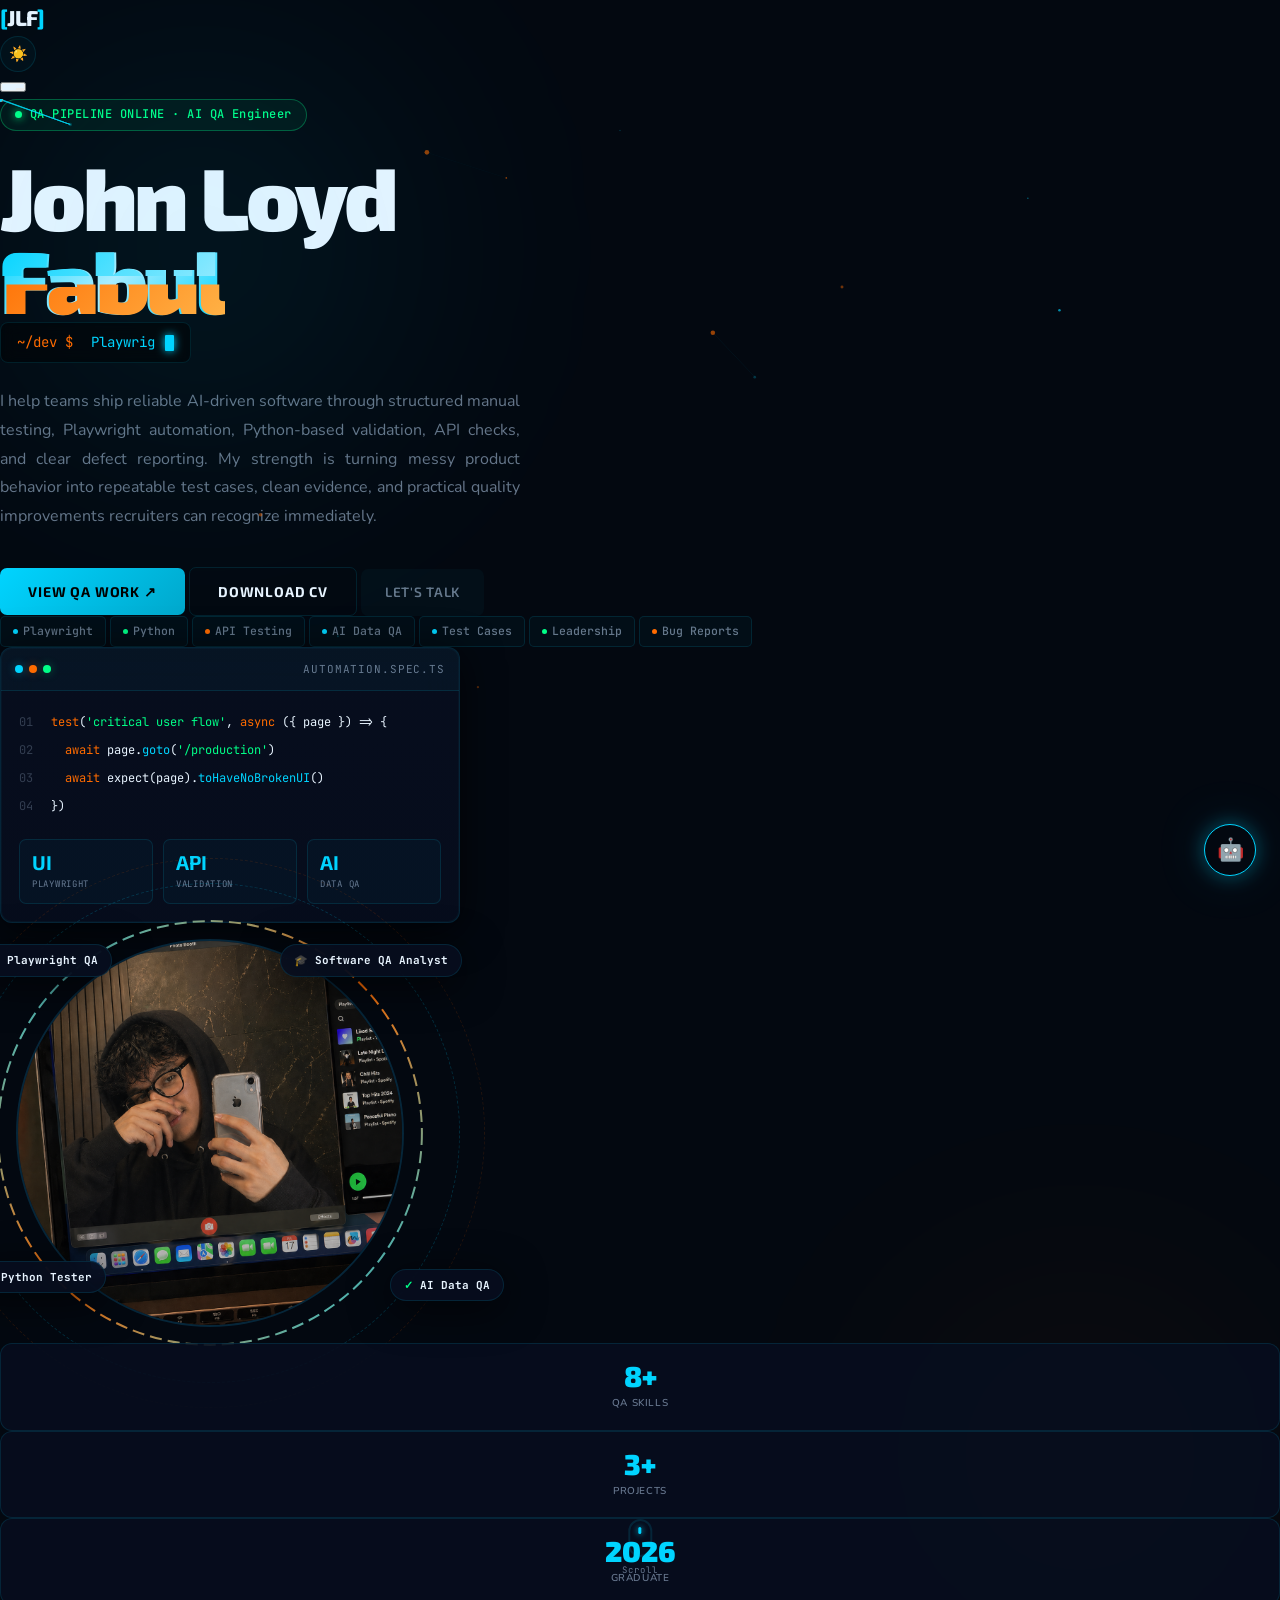
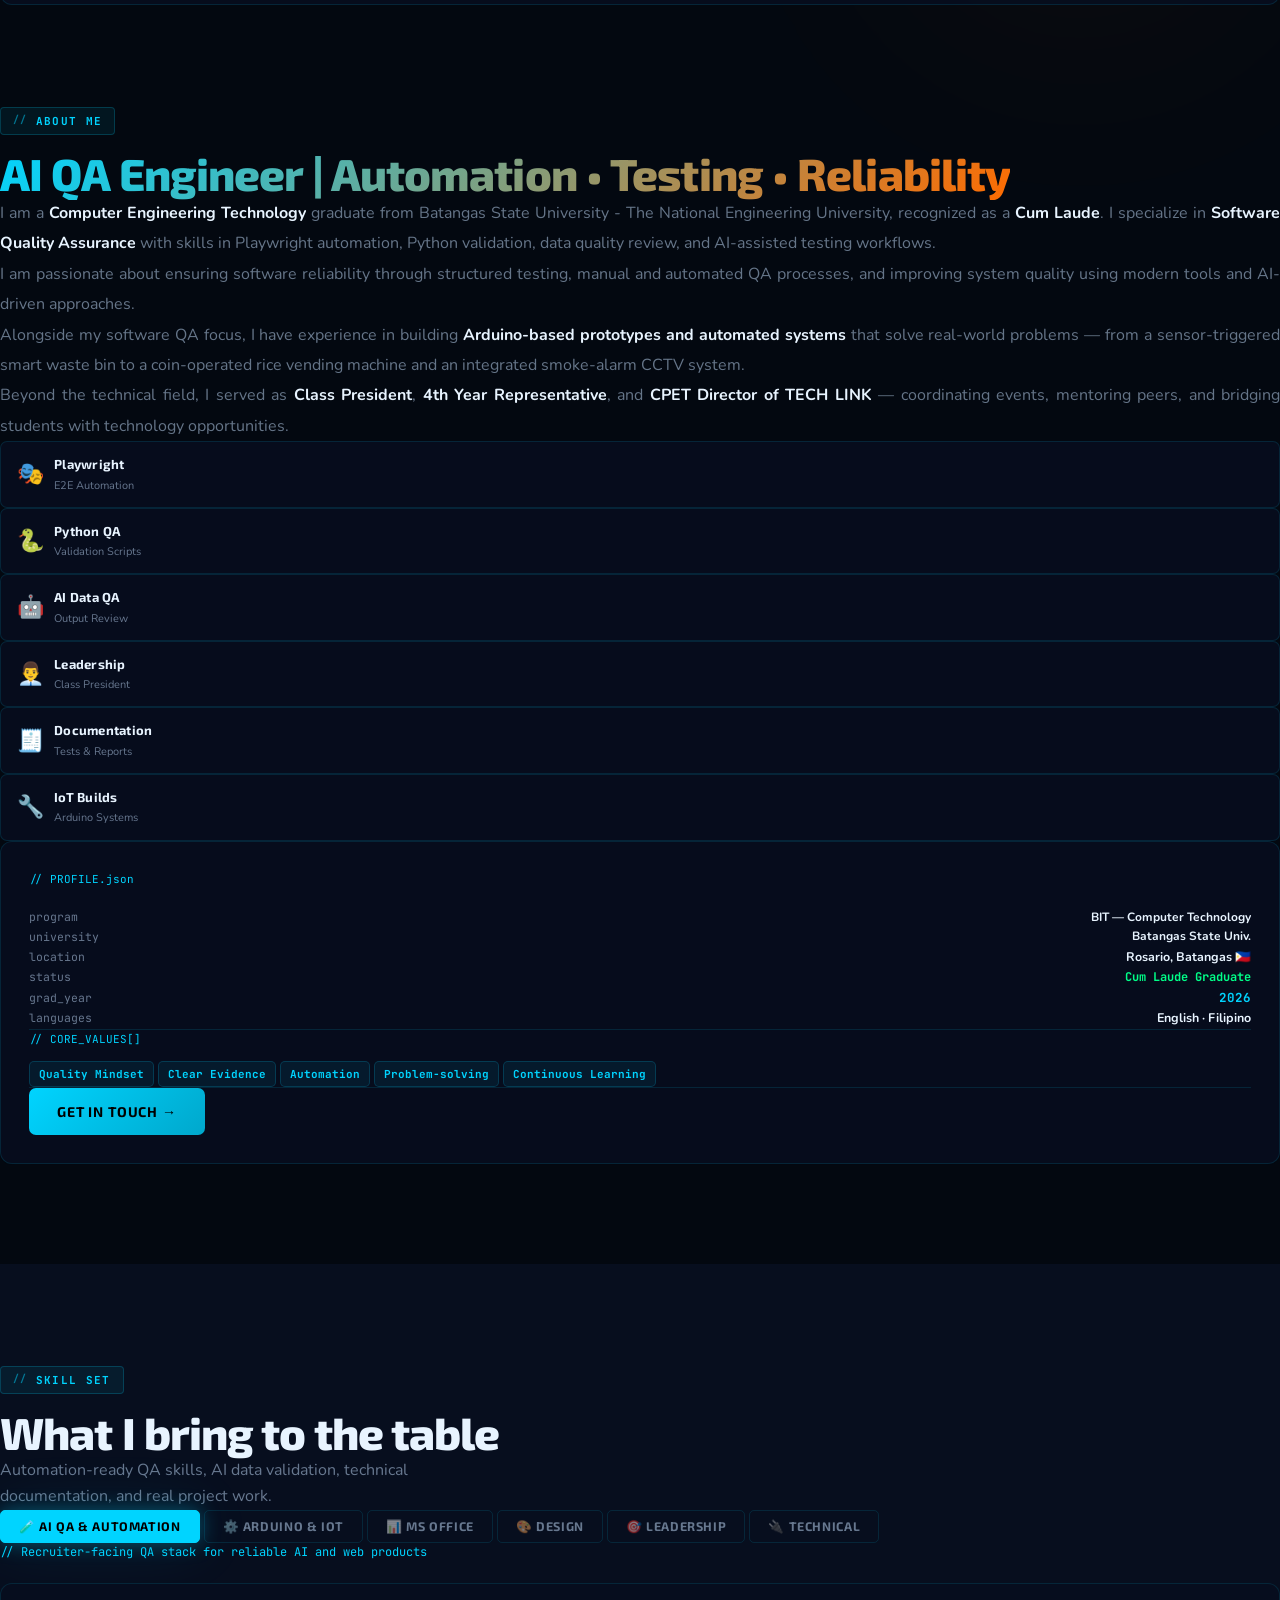
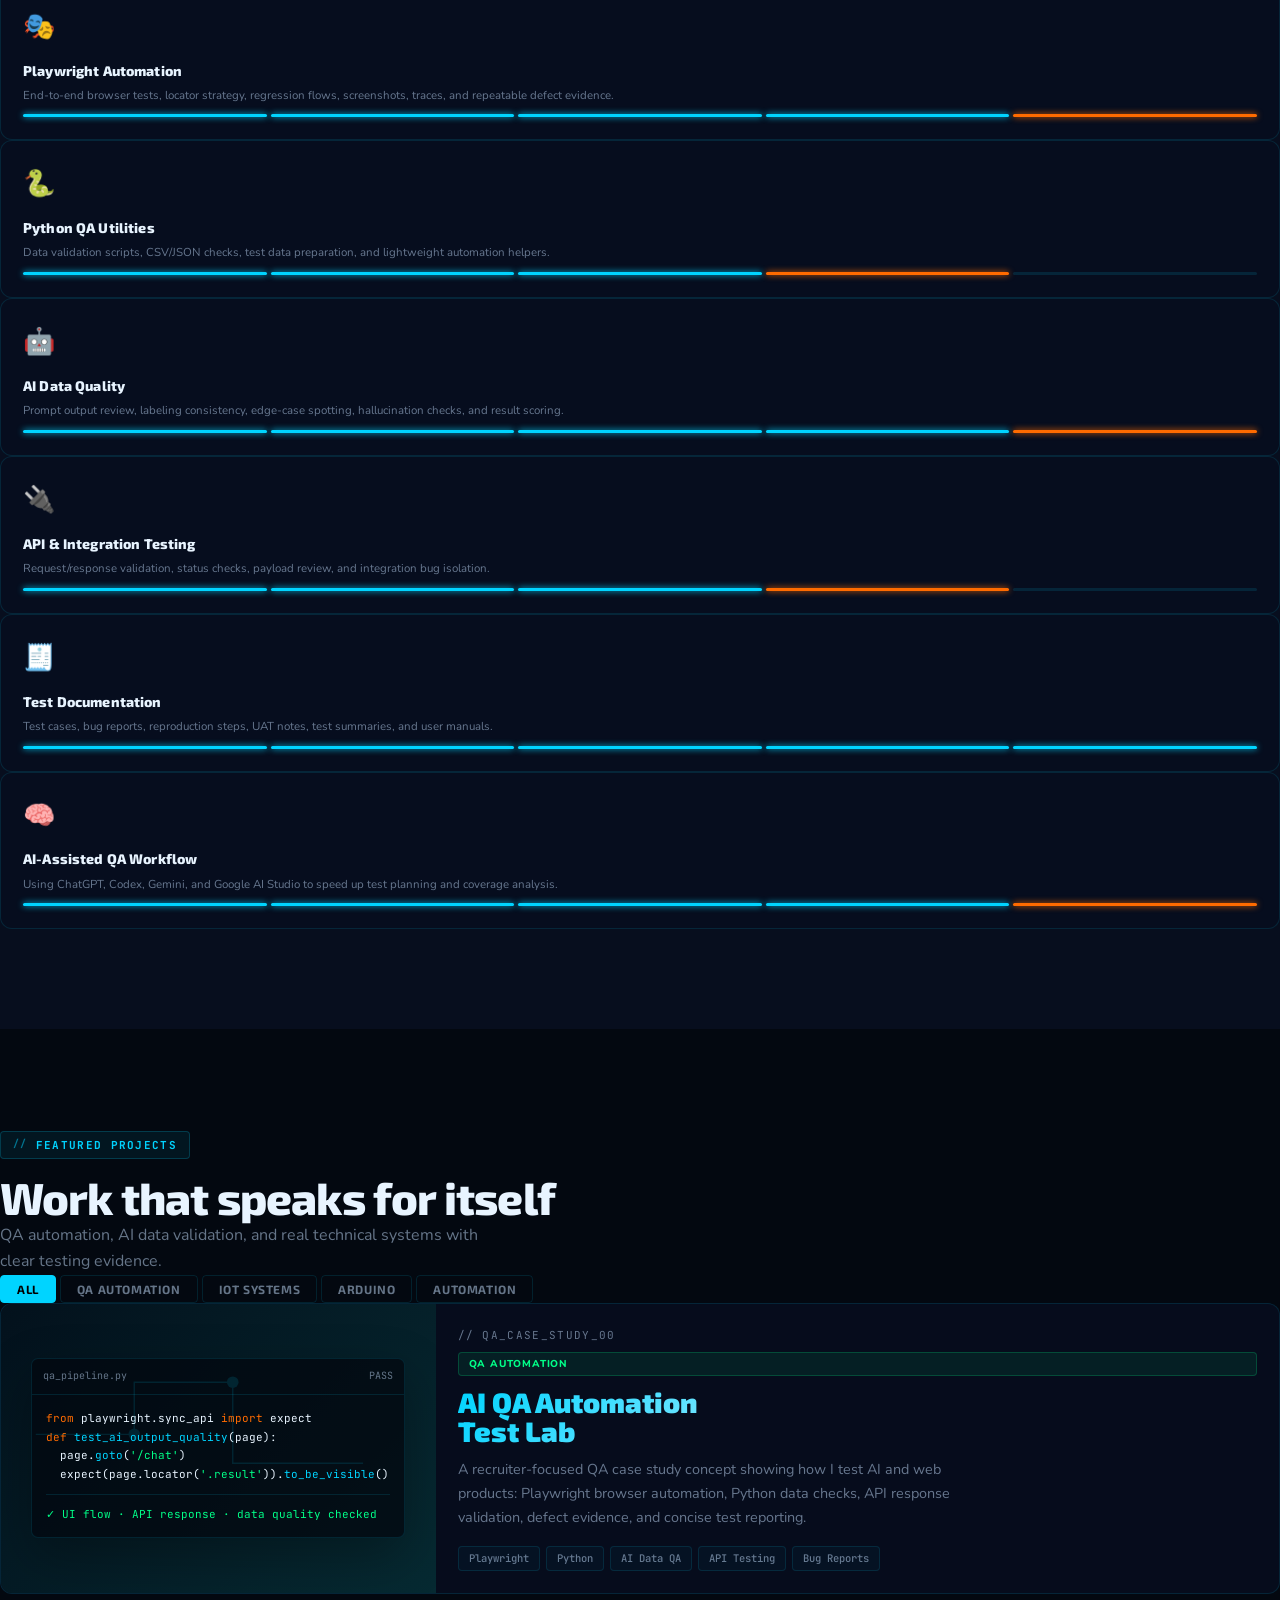
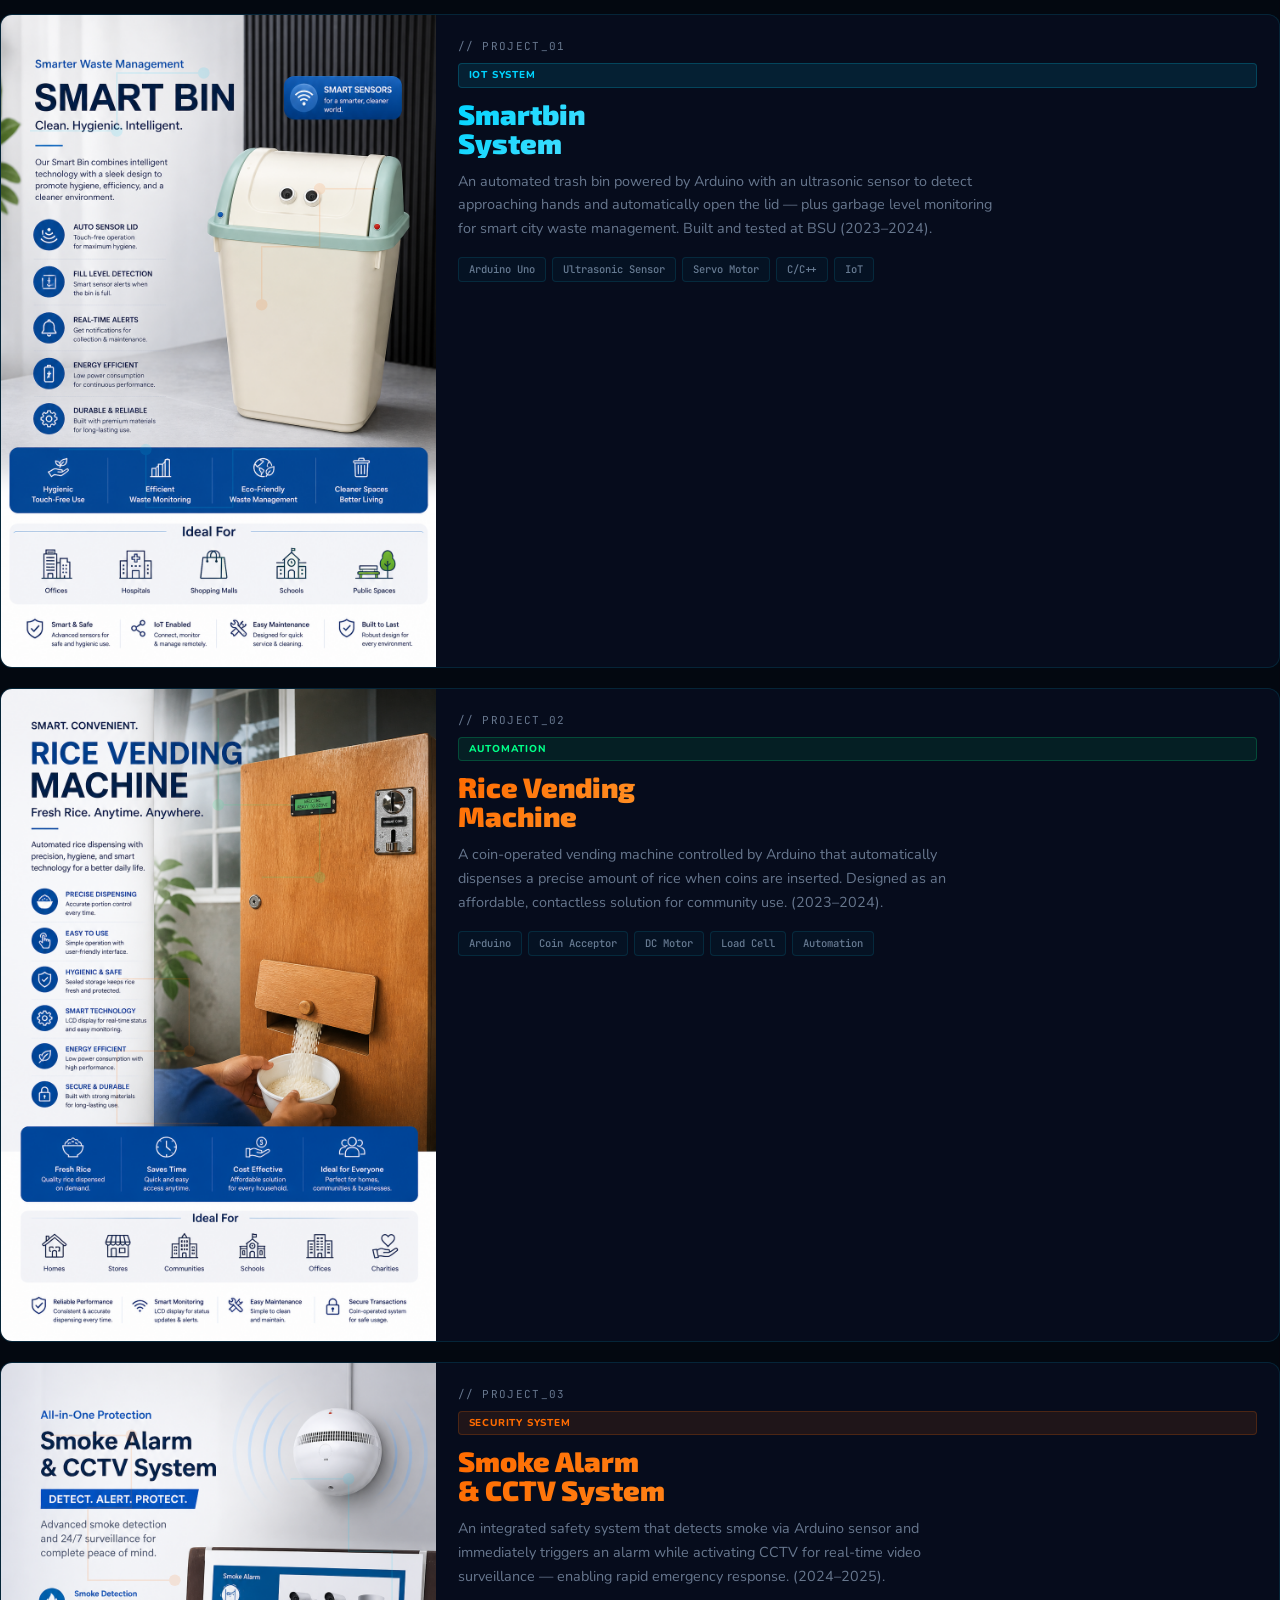
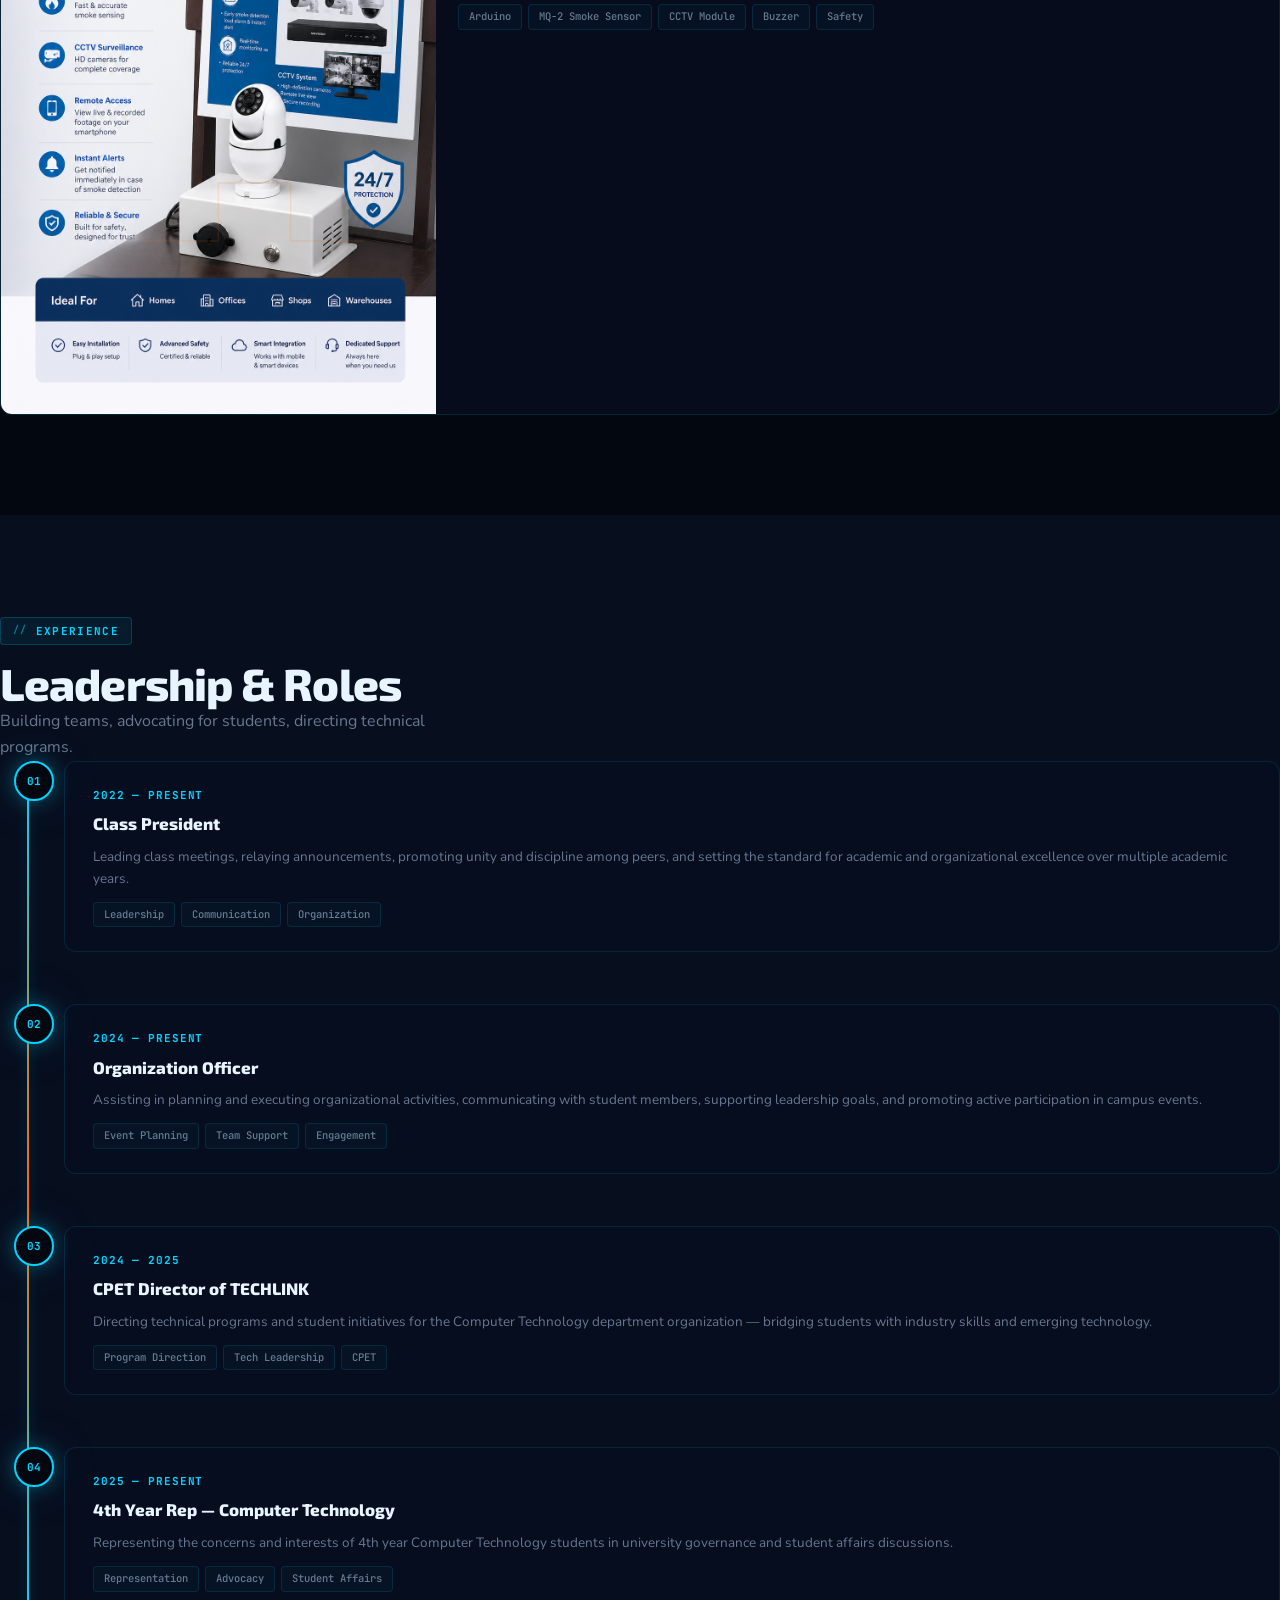
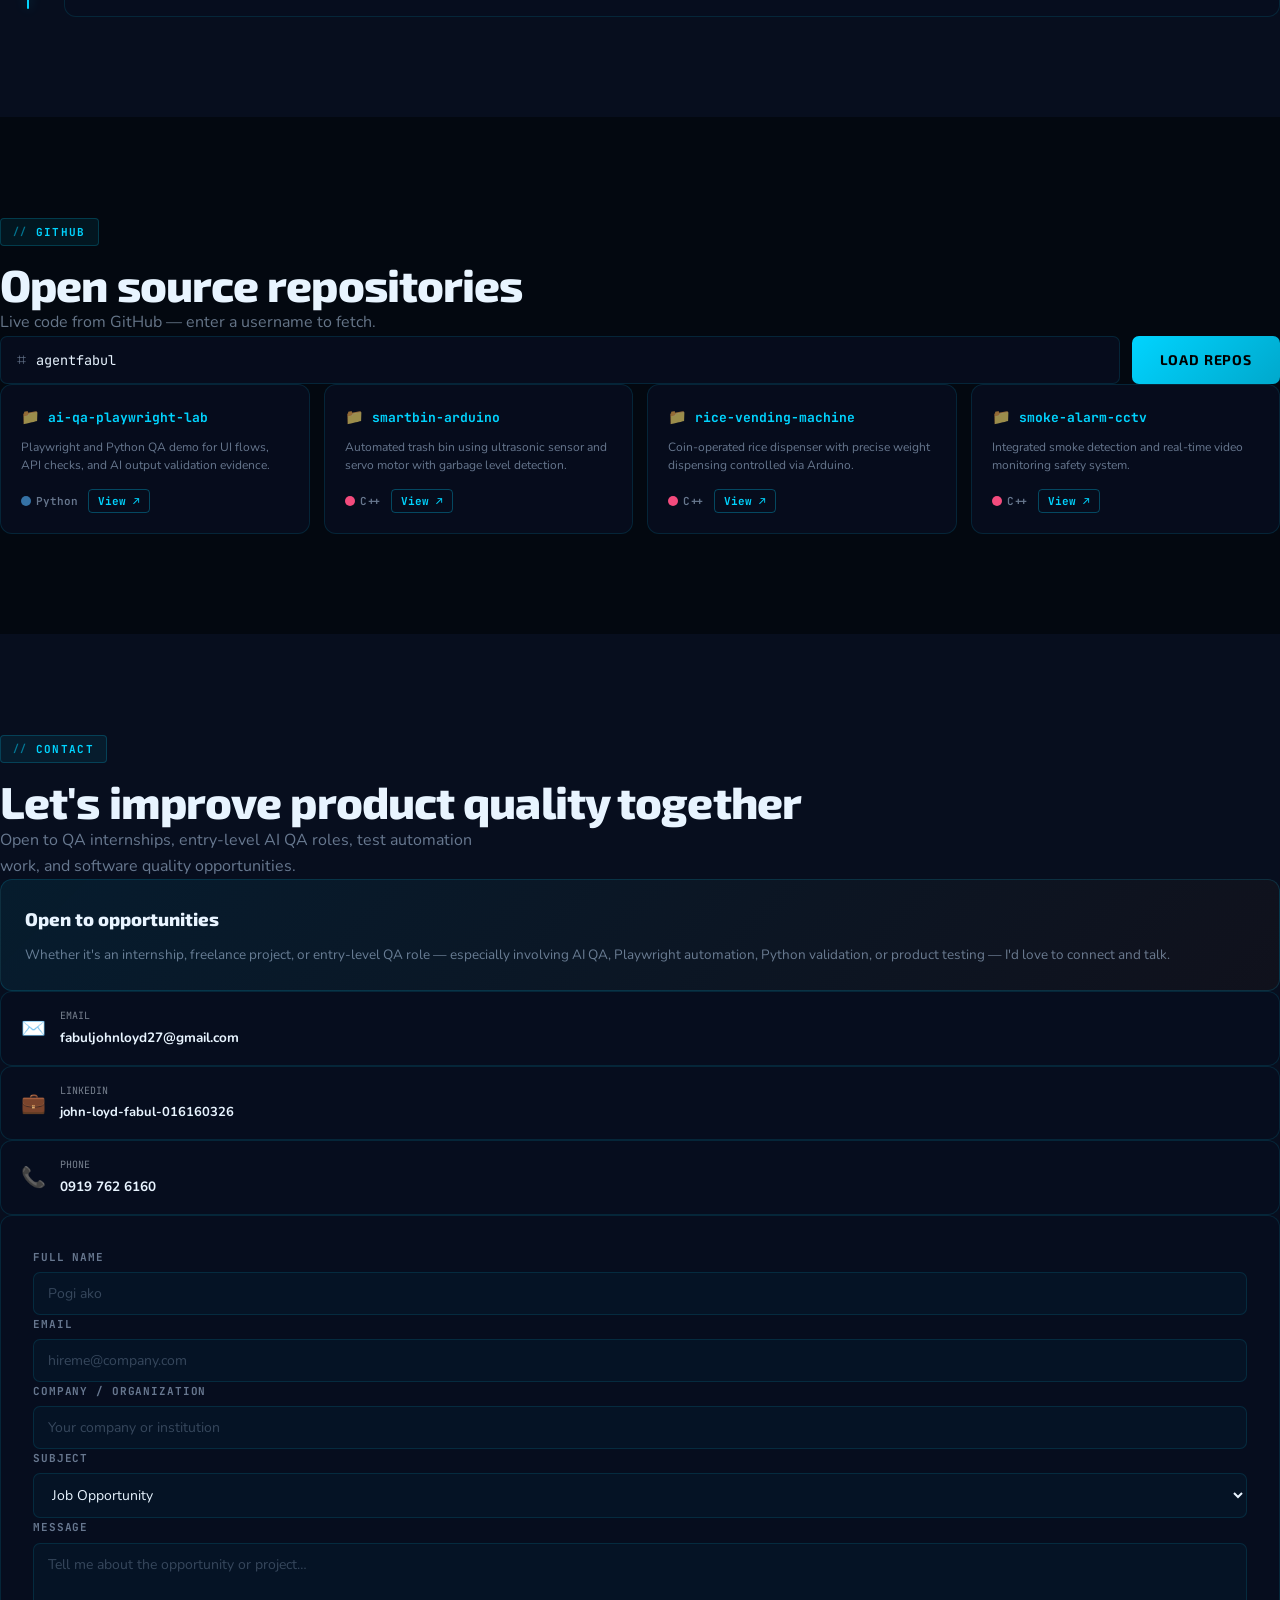
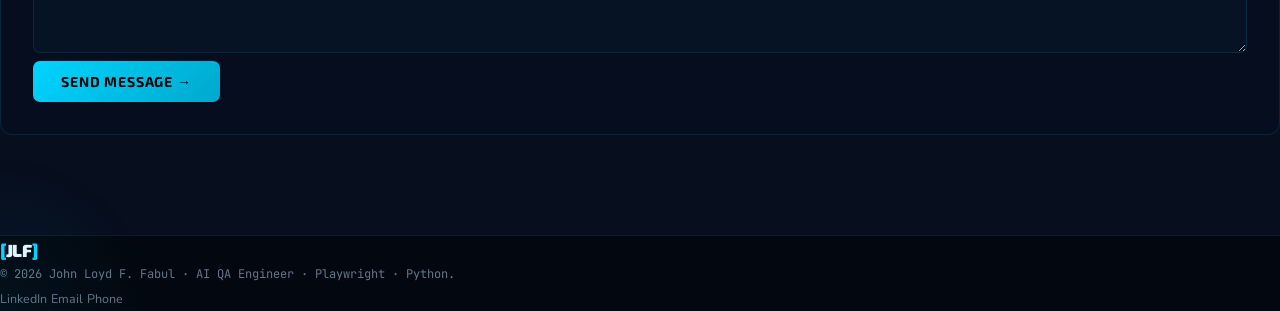
==== commit 3e81439f: "update" ====
--- a/assets/index.html
+++ b/assets/index.html
@@ -772,7 +772,7 @@
               </div>
               <div>
                 <label class="form-label">Email</label>
-                <input type="email" placeholder="jane@company.com" class="form-input" required/>
+                <input type="email" placeholder="hireme@company.com" class="form-input" required/>
               </div>
             </div>
             <div>
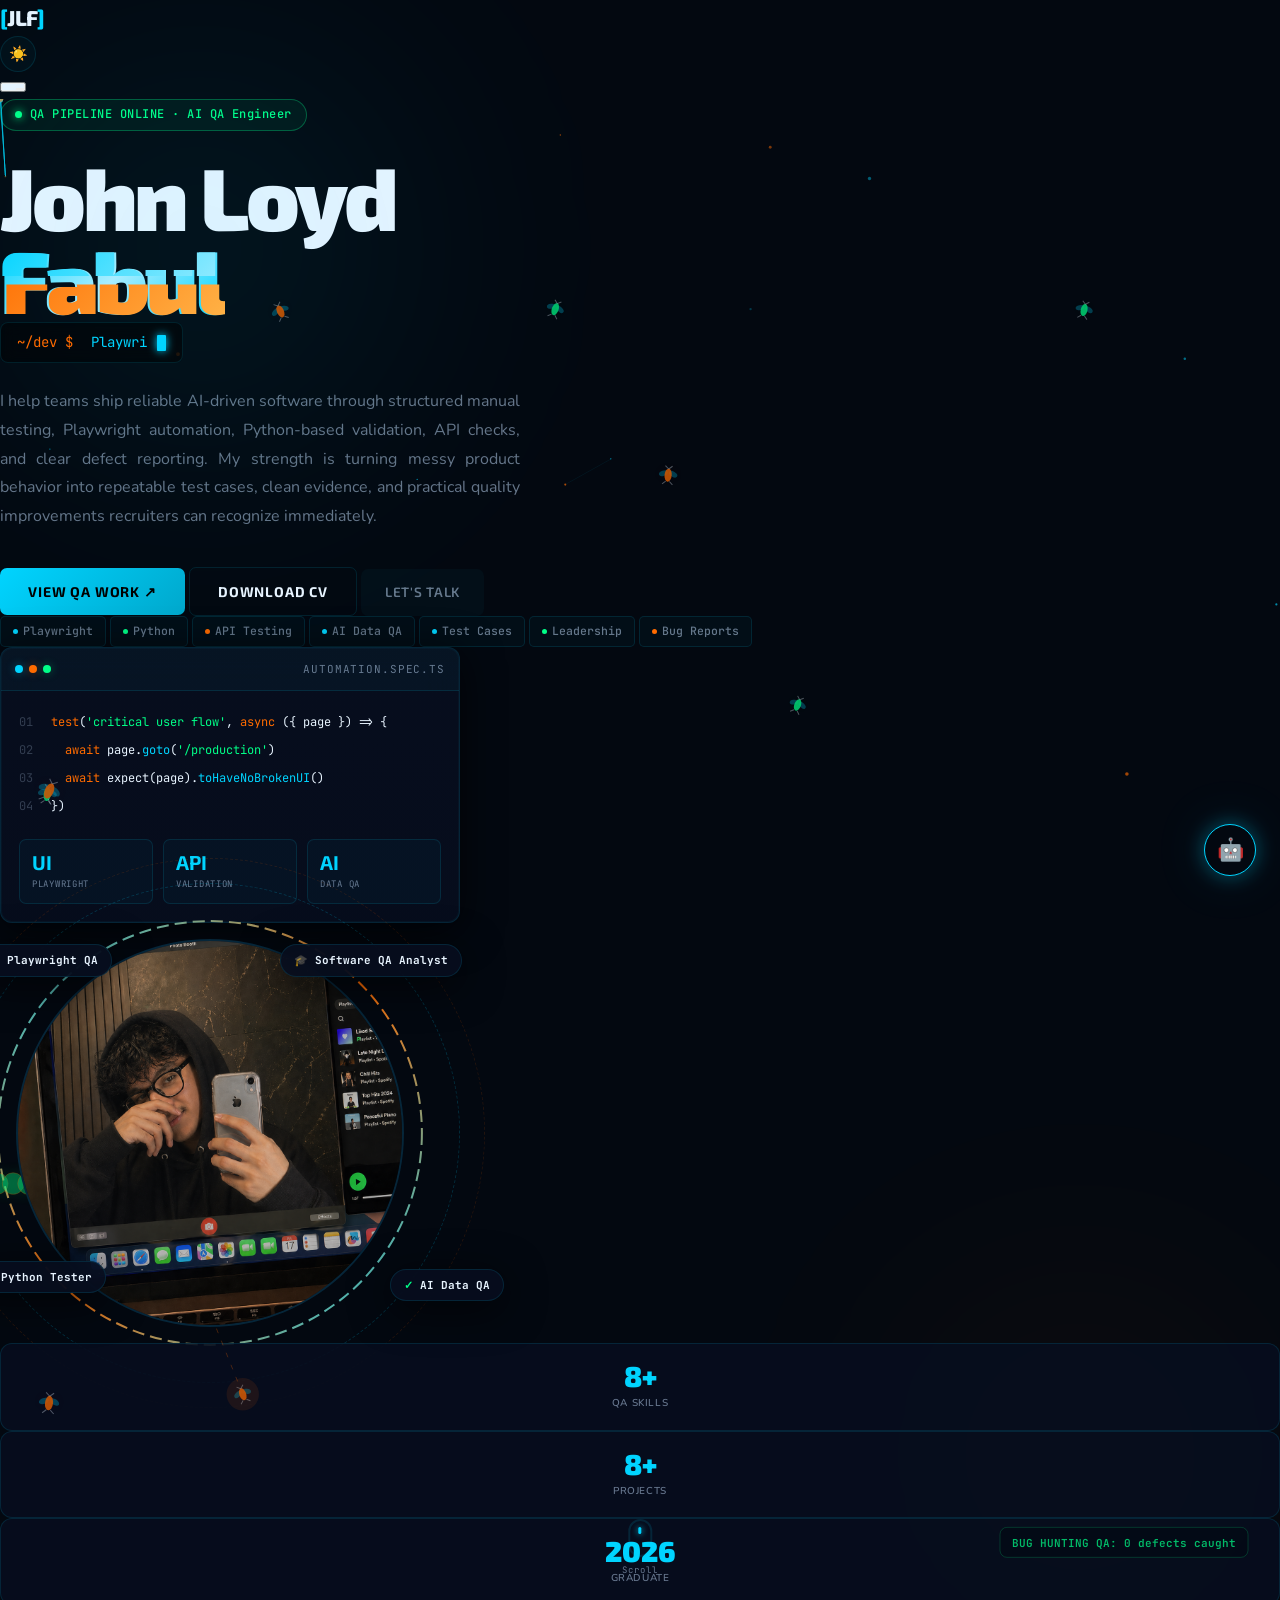
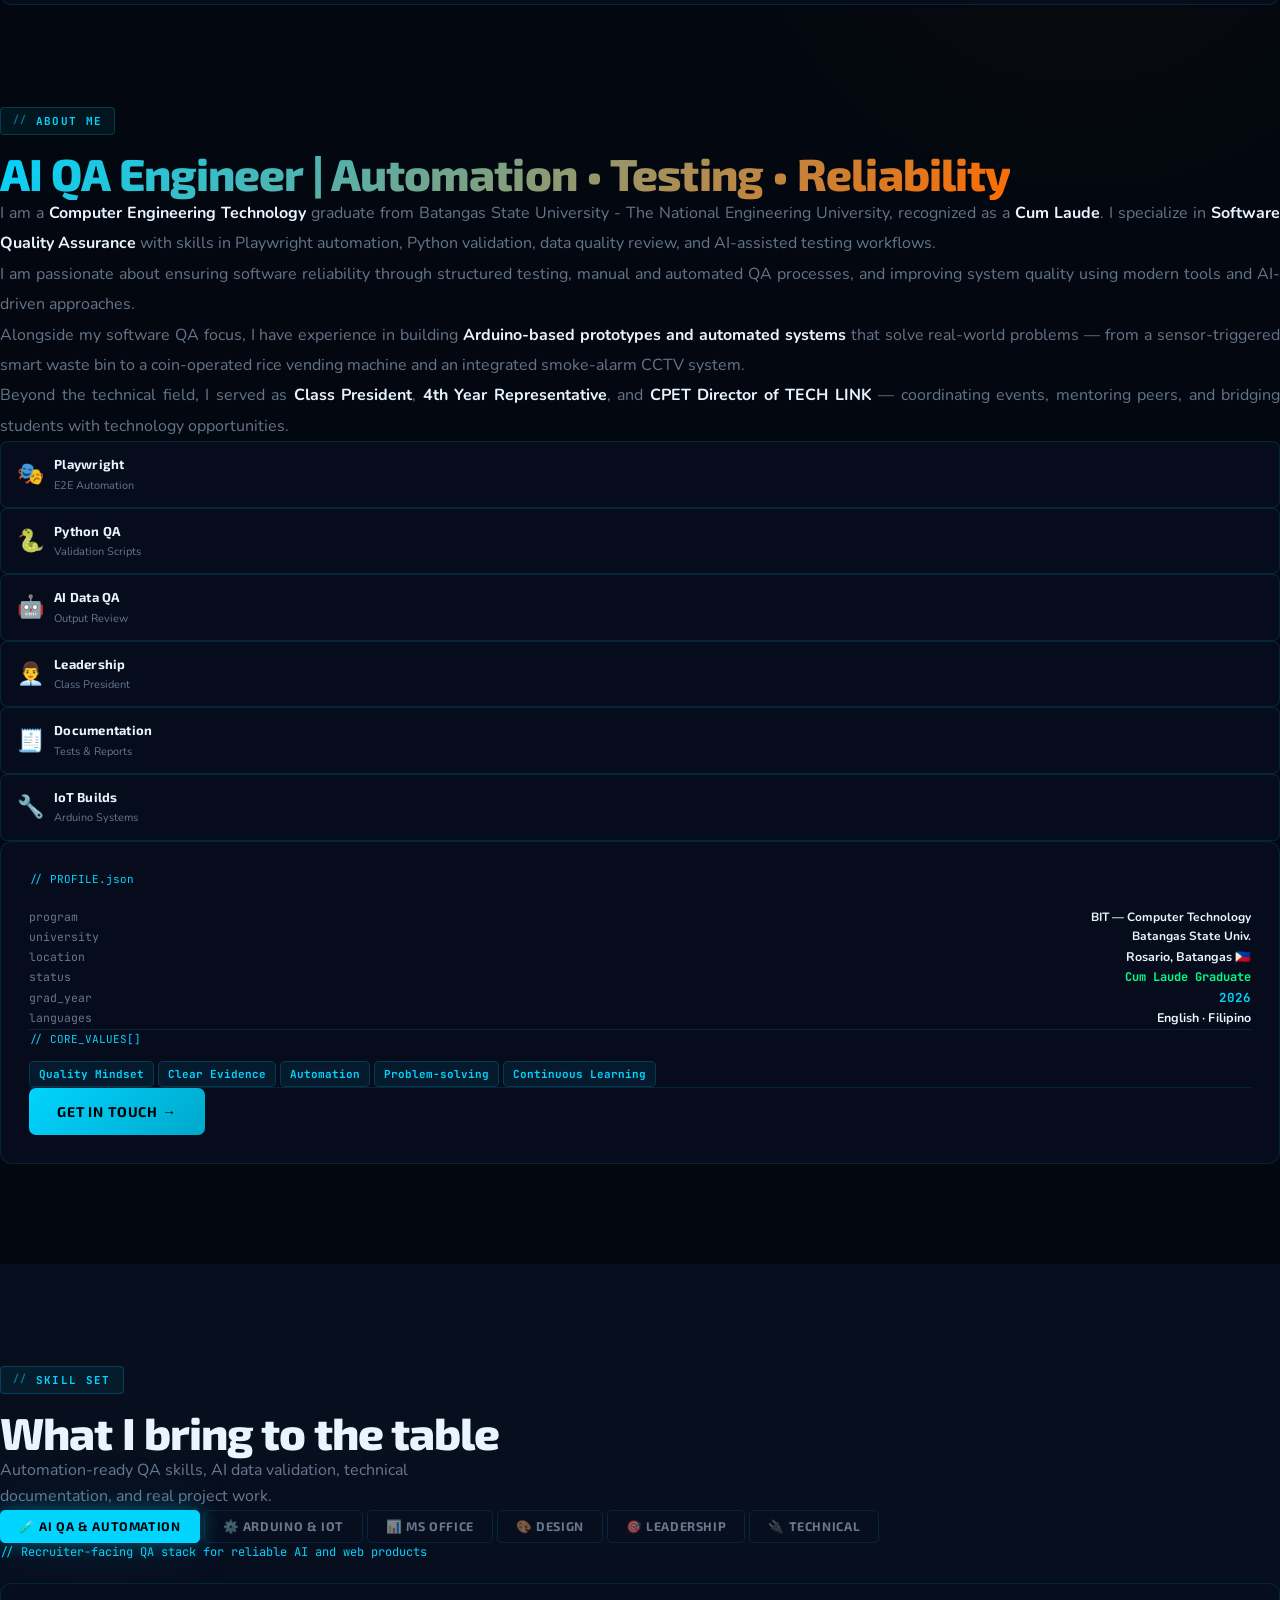
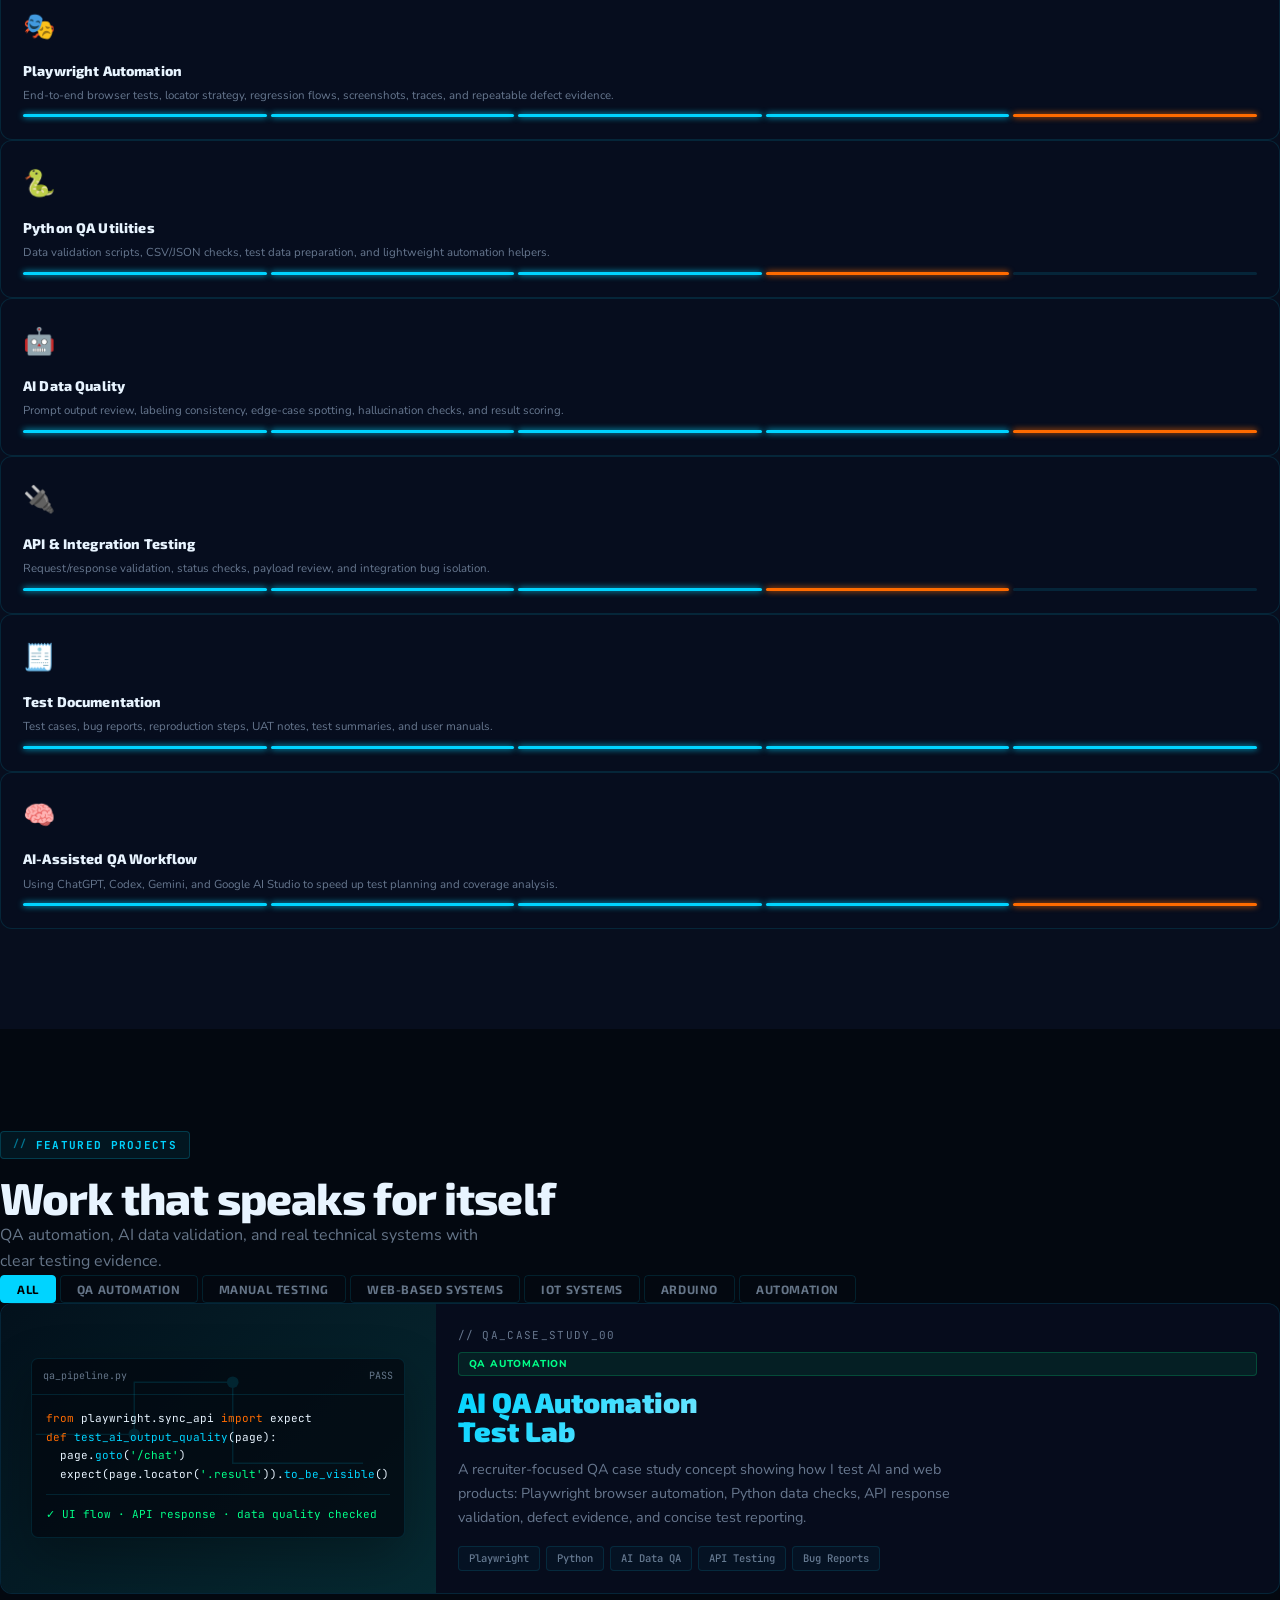
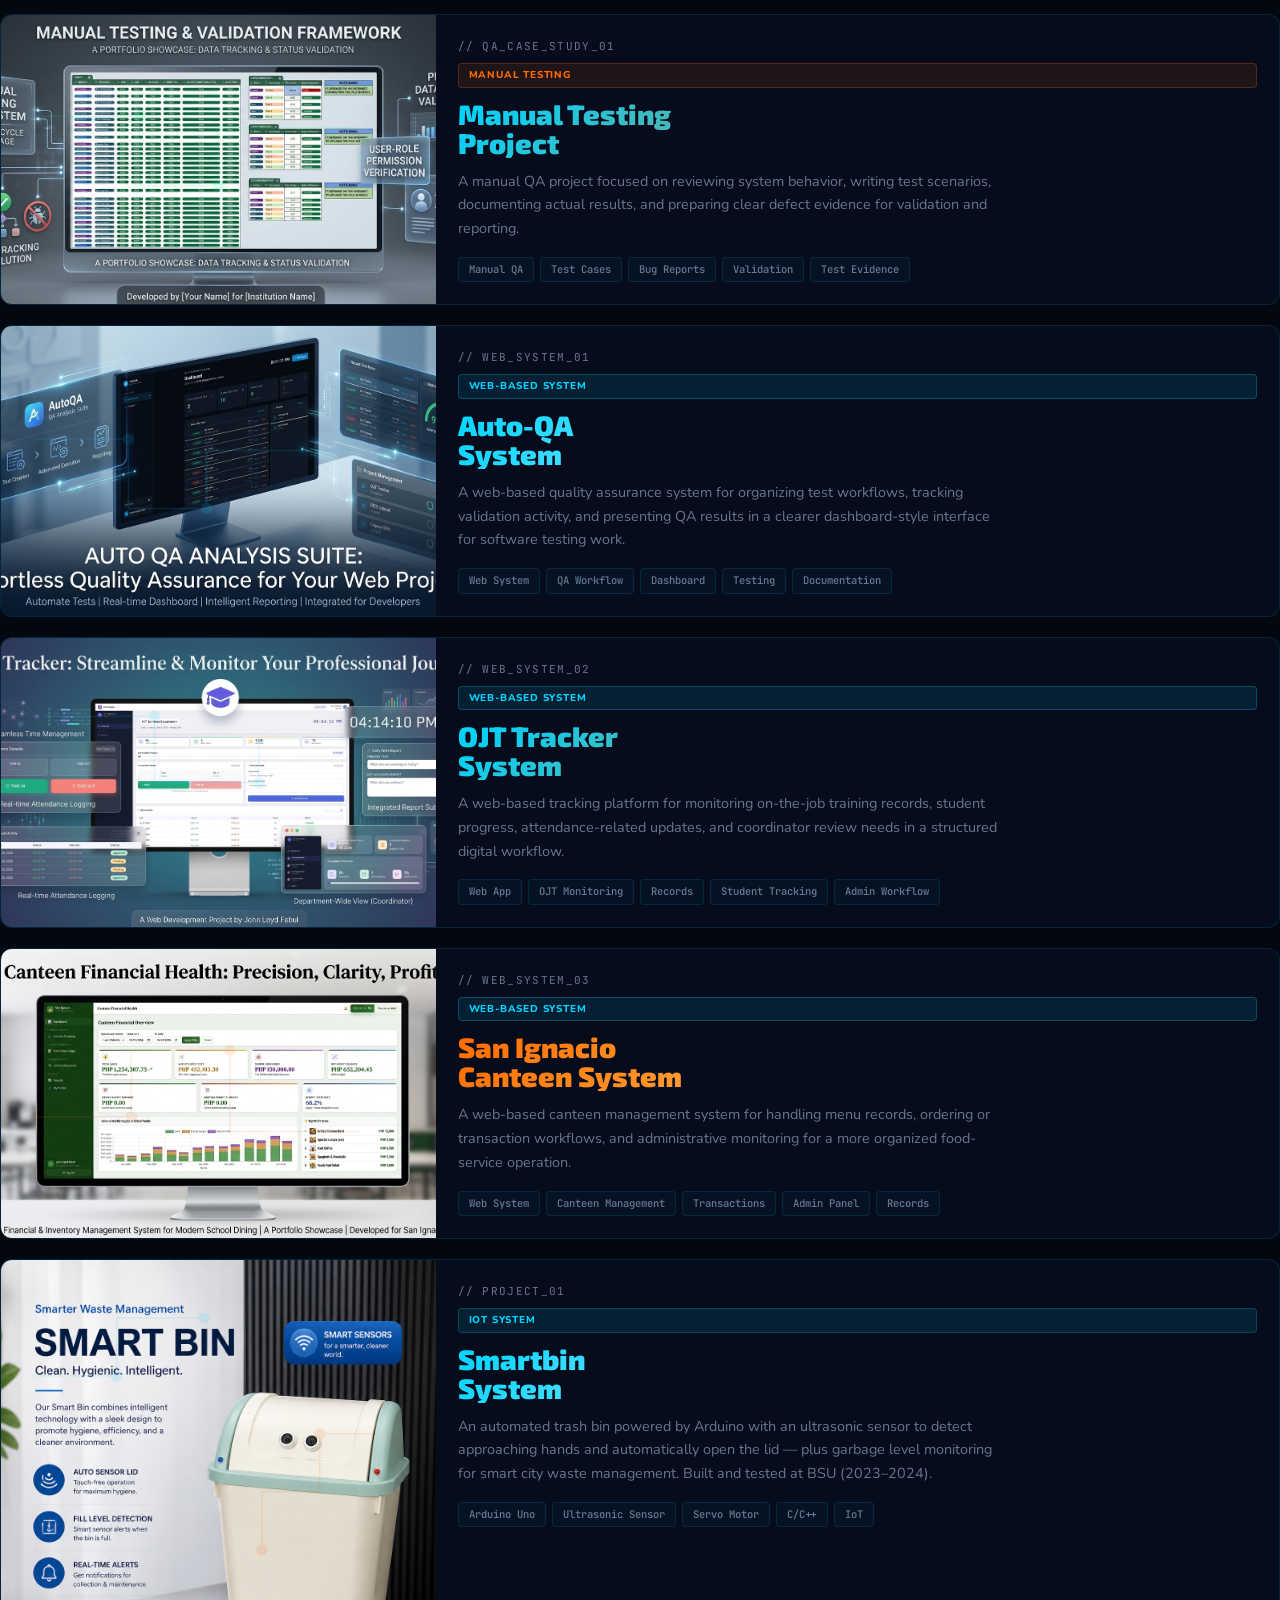
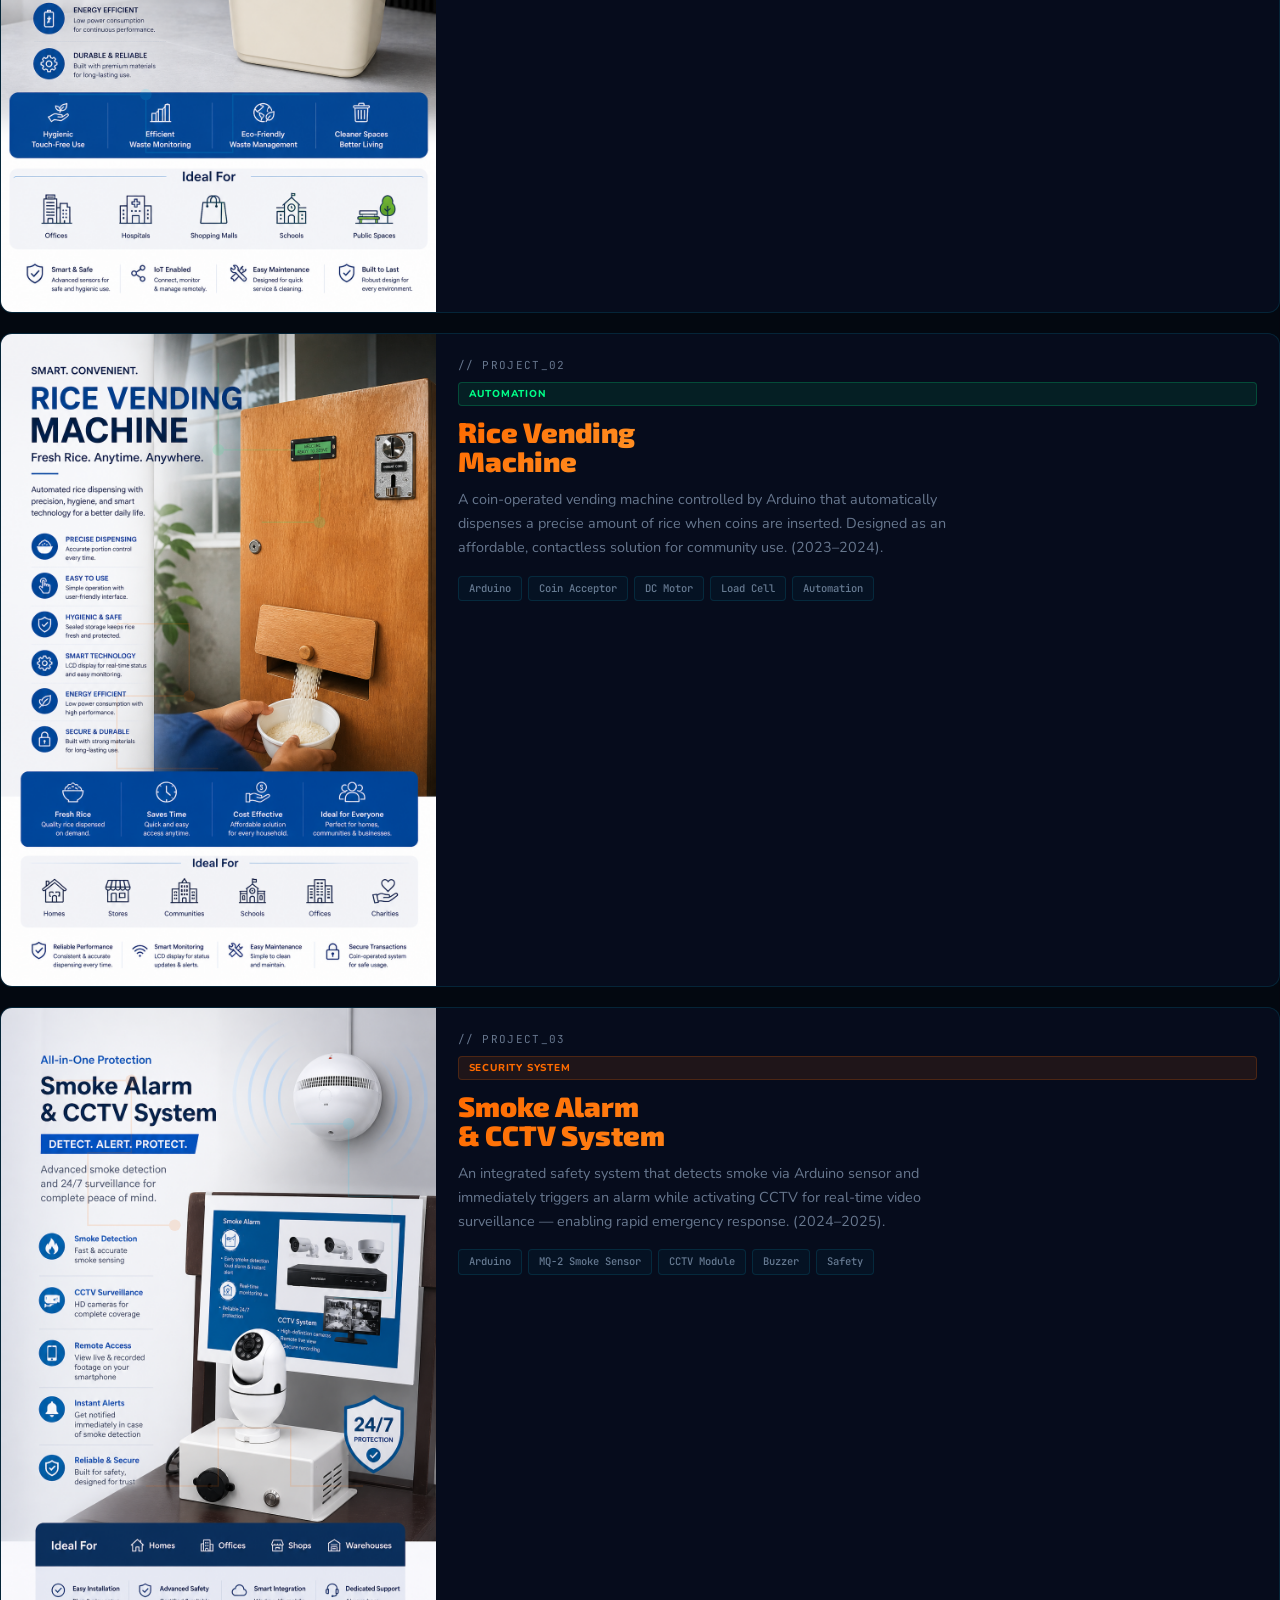
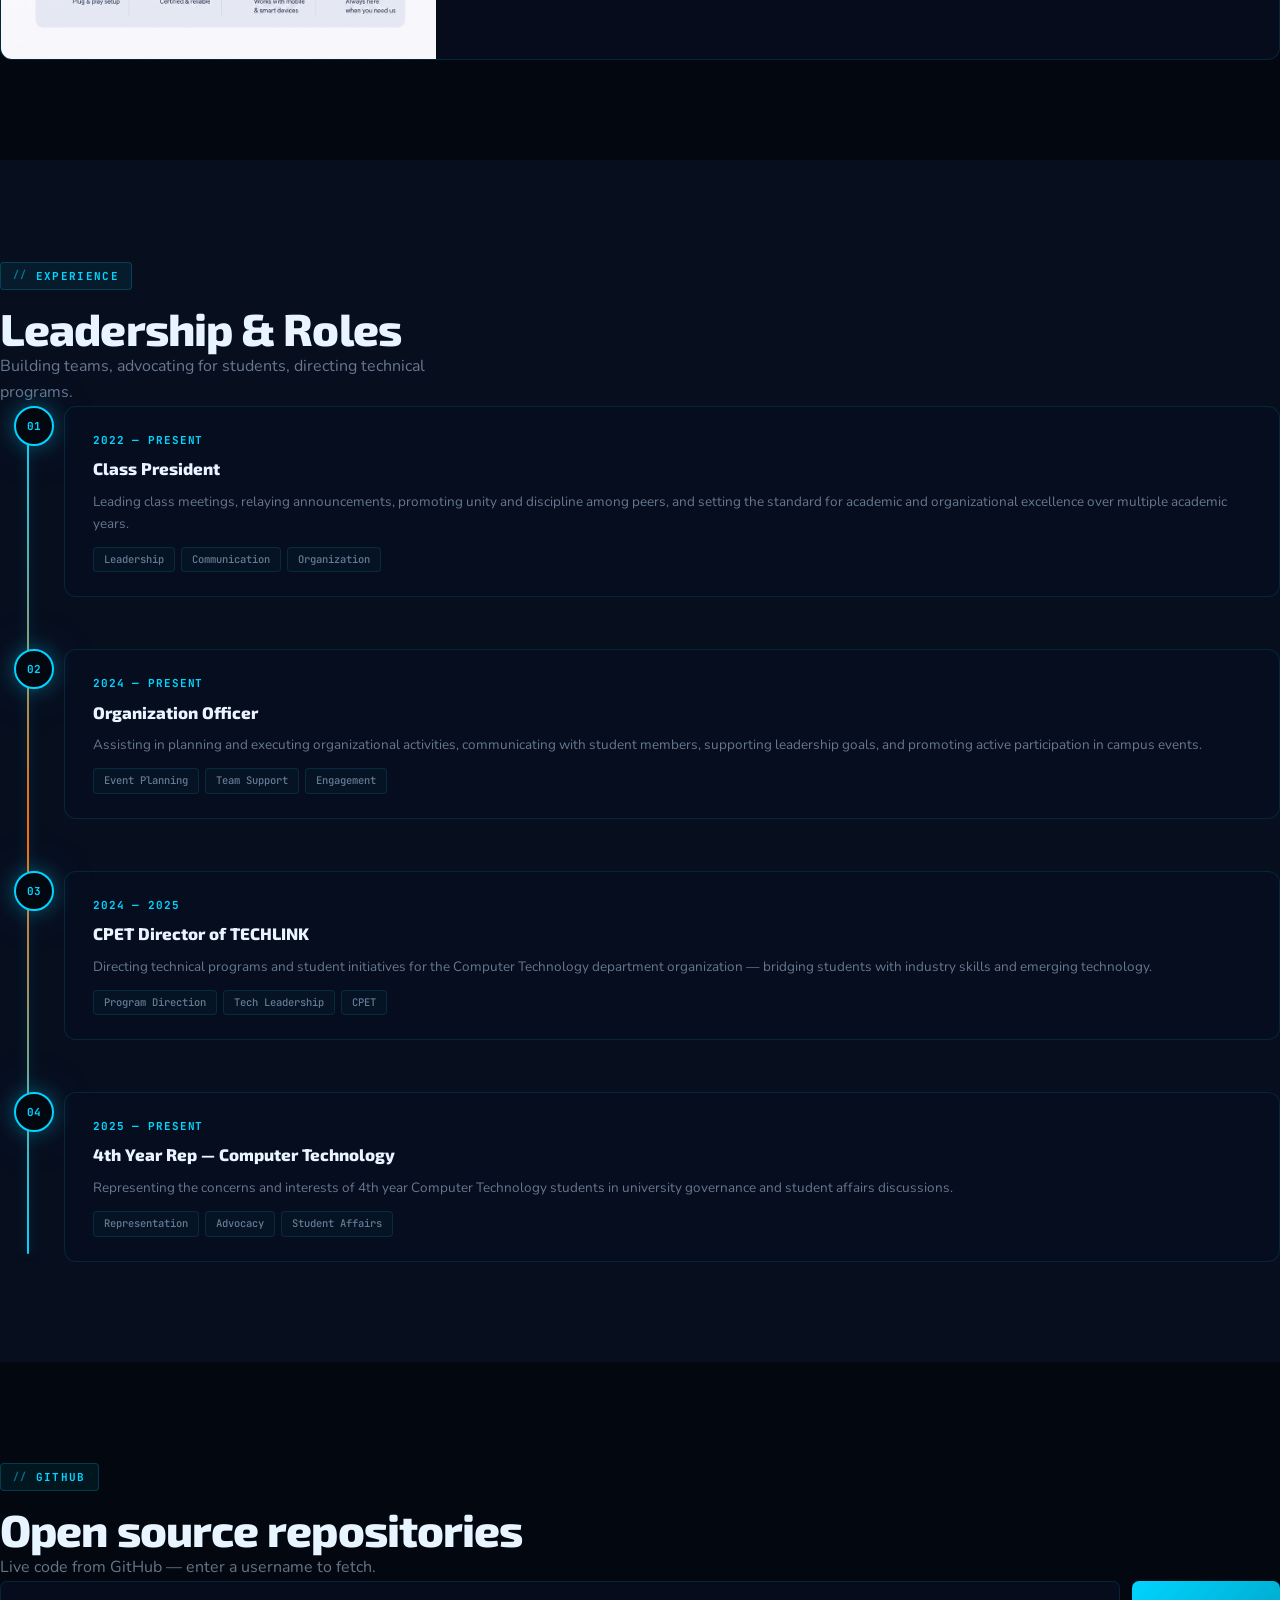
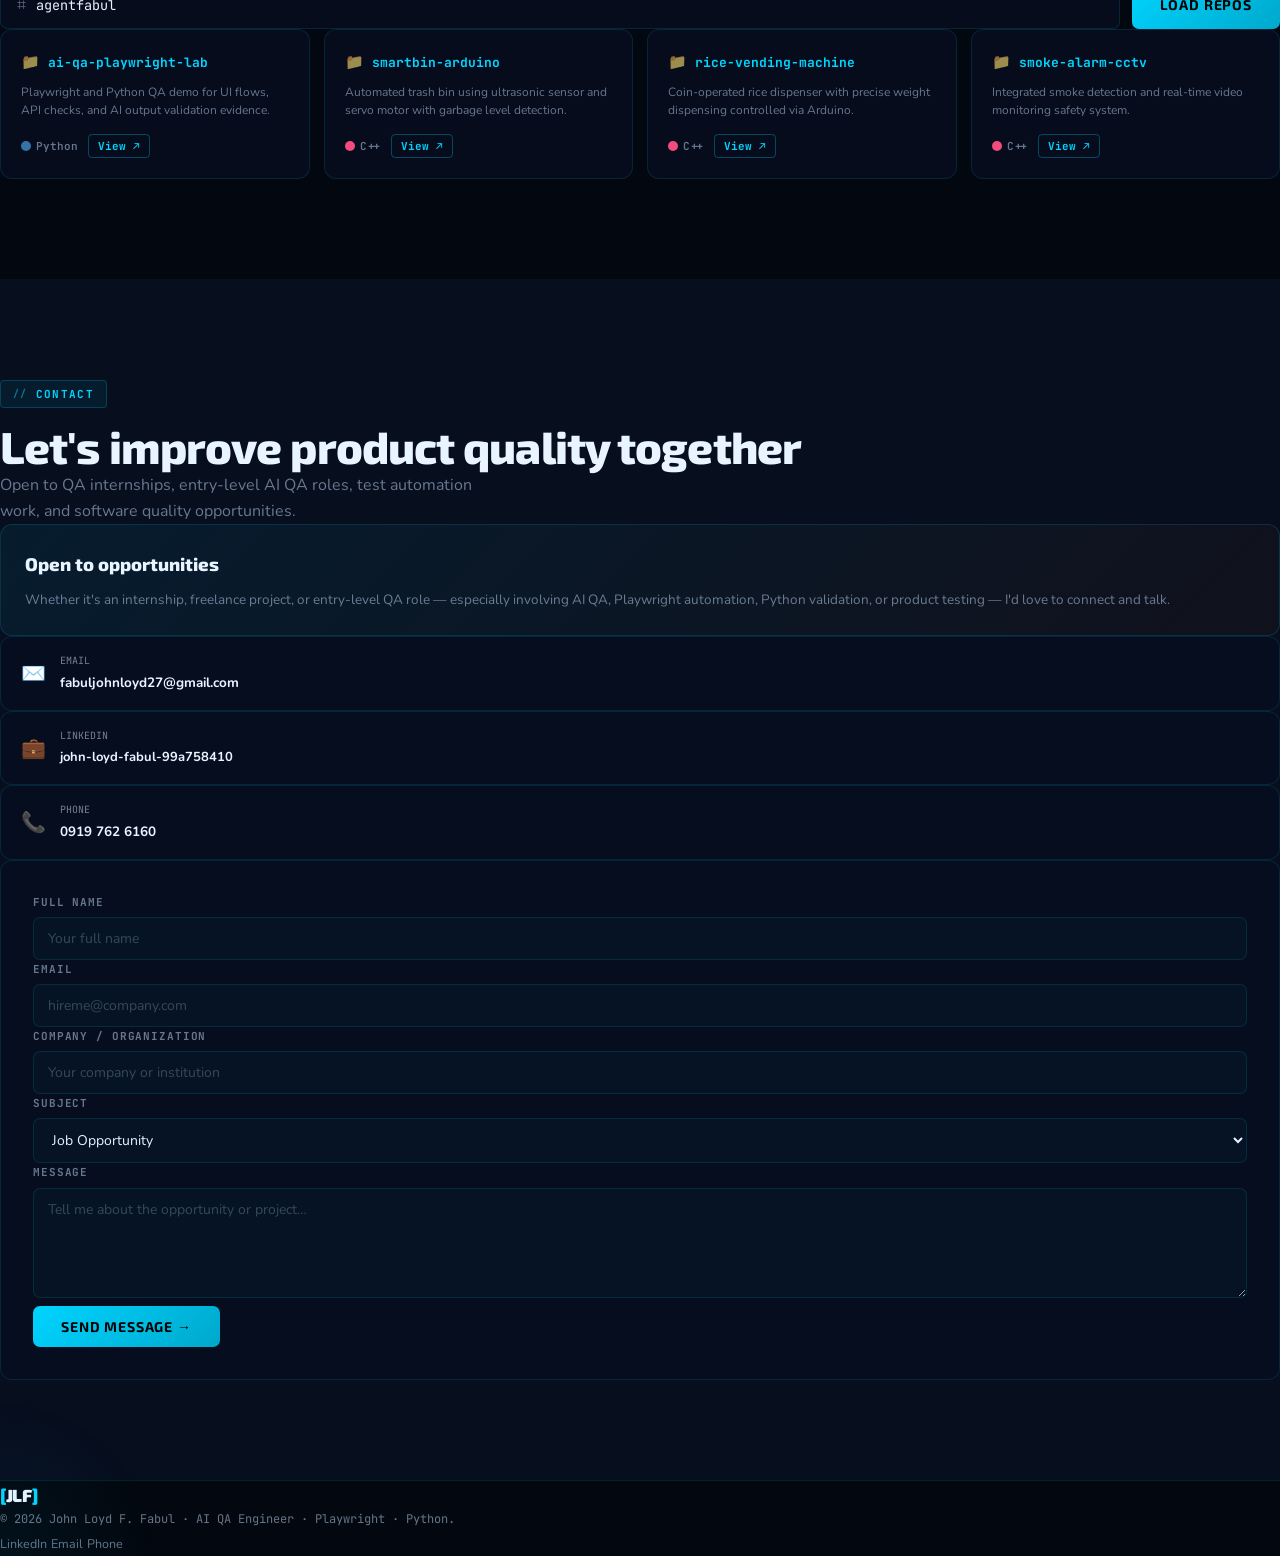
==== commit 709adc02: "add software project and a bug hunter" ====
--- a/assets/index.html
+++ b/assets/index.html
@@ -55,6 +55,7 @@
 
 <section id="hero" class="hero-section flex items-center relative overflow-hidden pt-20">
   <canvas id="particle-canvas"></canvas>
+  <canvas id="python-snake-canvas" aria-hidden="true"></canvas>
   <div class="hero-glow-blob blob-1"></div>
   <div class="hero-glow-blob blob-2"></div>
   
@@ -165,7 +166,7 @@
             <div class="stat-label">QA Skills</div>
           </div>
           <div class="stat-card">
-            <div class="stat-num font-display">3+</div>
+            <div class="stat-num font-display">8+</div>
             <div class="stat-label">Projects</div>
           </div>
           <div class="stat-card">
@@ -499,6 +500,8 @@
     <div class="flex flex-wrap gap-2 mb-10">
       <button class="filter-btn active" data-filter="all">All</button>
       <button class="filter-btn" data-filter="qa">QA Automation</button>
+      <button class="filter-btn" data-filter="manual">Manual Testing</button>
+      <button class="filter-btn" data-filter="web">Web-Based Systems</button>
       <button class="filter-btn" data-filter="iot">IoT Systems</button>
       <button class="filter-btn" data-filter="arduino">Arduino</button>
       <button class="filter-btn" data-filter="automation">Automation</button>
@@ -543,6 +546,130 @@
       </div>
 
       
+      <div class="project-card" data-category="qa manual">
+        <div class="project-visual" style="background:linear-gradient(135deg,#061017,#1f2937);">
+          <img src="/src/Manual-Testing/manual_testing.png" alt="Manual Testing Project"/>
+          <div class="project-visual-fallback">
+            <div class="project-visual-icon">MT</div>
+            <div class="project-visual-label">Manual Testing</div>
+          </div>
+          <svg class="proj-circuit-overlay" viewBox="0 0 300 400" xmlns="http://www.w3.org/2000/svg">
+            <path d="M28 70 H96 V118 H150 V78 H246" stroke="#00FF88" stroke-width="1" fill="none"/>
+            <path d="M40 314 H116 V260 H186 V322 H262" stroke="#00D4FF" stroke-width="1" fill="none"/>
+            <circle cx="96" cy="70" r="4" fill="#00FF88"/>
+            <circle cx="150" cy="118" r="4" fill="#00FF88"/>
+            <circle cx="186" cy="322" r="4" fill="#00D4FF"/>
+          </svg>
+        </div>
+        <div class="project-body">
+          <div class="project-number">// QA_CASE_STUDY_01</div>
+          <span class="project-cat manual">Manual Testing</span>
+          <h3 class="project-title grad-mix">Manual Testing<br>Project</h3>
+          <p class="project-desc">A manual QA project focused on reviewing system behavior, writing test scenarios, documenting actual results, and preparing clear defect evidence for validation and reporting.</p>
+          <div class="project-tags">
+            <span class="tag">Manual QA</span>
+            <span class="tag">Test Cases</span>
+            <span class="tag">Bug Reports</span>
+            <span class="tag">Validation</span>
+            <span class="tag">Test Evidence</span>
+          </div>
+        </div>
+      </div>
+
+      
+      <div class="project-card" data-category="web qa automation">
+        <div class="project-visual" style="background:linear-gradient(135deg,#03111c,#173547);">
+          <img src="/src/Auto-QA/auto_qa.png" alt="Auto-QA Web-Based System"/>
+          <div class="project-visual-fallback">
+            <div class="project-visual-icon">QA</div>
+            <div class="project-visual-label">Auto-QA System</div>
+          </div>
+          <svg class="proj-circuit-overlay" viewBox="0 0 300 400" xmlns="http://www.w3.org/2000/svg">
+            <path d="M24 78 H88 V126 H142 V86 H242" stroke="#00D4FF" stroke-width="1" fill="none"/>
+            <path d="M48 300 H112 V250 H178 V318 H260" stroke="#00FF88" stroke-width="1" fill="none"/>
+            <circle cx="88" cy="78" r="4" fill="#00D4FF"/>
+            <circle cx="142" cy="126" r="4" fill="#00D4FF"/>
+            <circle cx="178" cy="318" r="4" fill="#00FF88"/>
+          </svg>
+        </div>
+        <div class="project-body">
+          <div class="project-number">// WEB_SYSTEM_01</div>
+          <span class="project-cat web">Web-Based System</span>
+          <h3 class="project-title grad-cyan">Auto-QA<br>System</h3>
+          <p class="project-desc">A web-based quality assurance system for organizing test workflows, tracking validation activity, and presenting QA results in a clearer dashboard-style interface for software testing work.</p>
+          <div class="project-tags">
+            <span class="tag">Web System</span>
+            <span class="tag">QA Workflow</span>
+            <span class="tag">Dashboard</span>
+            <span class="tag">Testing</span>
+            <span class="tag">Documentation</span>
+          </div>
+        </div>
+      </div>
+
+      
+      <div class="project-card" data-category="web automation">
+        <div class="project-visual" style="background:linear-gradient(135deg,#081323,#203041);">
+          <img src="/src/Ojt-Tracker/ojt-tracker.png" alt="OJT Tracker Web-Based System"/>
+          <div class="project-visual-fallback">
+            <div class="project-visual-icon">OJT</div>
+            <div class="project-visual-label">OJT Tracker</div>
+          </div>
+          <svg class="proj-circuit-overlay" viewBox="0 0 300 400" xmlns="http://www.w3.org/2000/svg">
+            <path d="M30 54 H106 V100 H178 V70 H252" stroke="#00D4FF" stroke-width="1" fill="none"/>
+            <path d="M42 334 H122 V286 H182 V230 H260" stroke="#FF6B00" stroke-width="1" fill="none"/>
+            <circle cx="106" cy="54" r="4" fill="#00D4FF"/>
+            <circle cx="178" cy="100" r="4" fill="#00D4FF"/>
+            <circle cx="182" cy="286" r="4" fill="#FF6B00"/>
+          </svg>
+        </div>
+        <div class="project-body">
+          <div class="project-number">// WEB_SYSTEM_02</div>
+          <span class="project-cat web">Web-Based System</span>
+          <h3 class="project-title grad-mix">OJT Tracker<br>System</h3>
+          <p class="project-desc">A web-based tracking platform for monitoring on-the-job training records, student progress, attendance-related updates, and coordinator review needs in a structured digital workflow.</p>
+          <div class="project-tags">
+            <span class="tag">Web App</span>
+            <span class="tag">OJT Monitoring</span>
+            <span class="tag">Records</span>
+            <span class="tag">Student Tracking</span>
+            <span class="tag">Admin Workflow</span>
+          </div>
+        </div>
+      </div>
+
+      
+      <div class="project-card" data-category="web automation">
+        <div class="project-visual" style="background:linear-gradient(135deg,#111018,#2f2236);">
+          <img src="/src/San Ignacio Canteen System/canteen-management system.png" alt="San Ignacio Canteen Management Web-Based System"/>
+          <div class="project-visual-fallback">
+            <div class="project-visual-icon">POS</div>
+            <div class="project-visual-label">Canteen Management</div>
+          </div>
+          <svg class="proj-circuit-overlay" viewBox="0 0 300 400" xmlns="http://www.w3.org/2000/svg">
+            <path d="M22 116 H90 V70 H158 V126 H248" stroke="#FF6B00" stroke-width="1" fill="none"/>
+            <path d="M56 322 H126 V266 H202 V304 H268" stroke="#00D4FF" stroke-width="1" fill="none"/>
+            <circle cx="90" cy="116" r="4" fill="#FF6B00"/>
+            <circle cx="158" cy="70" r="4" fill="#FF6B00"/>
+            <circle cx="202" cy="304" r="4" fill="#00D4FF"/>
+          </svg>
+        </div>
+        <div class="project-body">
+          <div class="project-number">// WEB_SYSTEM_03</div>
+          <span class="project-cat web">Web-Based System</span>
+          <h3 class="project-title grad-orange">San Ignacio<br>Canteen System</h3>
+          <p class="project-desc">A web-based canteen management system for handling menu records, ordering or transaction workflows, and administrative monitoring for a more organized food-service operation.</p>
+          <div class="project-tags">
+            <span class="tag">Web System</span>
+            <span class="tag">Canteen Management</span>
+            <span class="tag">Transactions</span>
+            <span class="tag">Admin Panel</span>
+            <span class="tag">Records</span>
+          </div>
+        </div>
+      </div>
+
+      
       <div class="project-card" data-category="iot arduino automation">
         <div class="project-visual" style="background:linear-gradient(135deg,#040d1e,#0a2040);">
           <img src="/src/smartbin/smart-bin.png" alt="Smart Bin"/>
@@ -745,11 +872,11 @@
             <div style="font-weight:700;font-size:13.5px;">fabuljohnloyd27@gmail.com</div>
           </div>
         </a>
-        <a href="https://linkedin.com/in/john-loyd-fabul-016160326" target="_blank" class="contact-link">
+        <a href="https://www.linkedin.com/in/john-loyd-fabul-99a758410" target="_blank" class="contact-link">
           <span class="contact-icon">💼</span>
           <div>
             <div style="font-family:var(--font-mono);font-size:10px;opacity:.5;margin-bottom:2px;">LINKEDIN</div>
-            <div style="font-weight:700;font-size:13px;">john-loyd-fabul-016160326</div>
+            <div style="font-weight:700;font-size:13px;">john-loyd-fabul-99a758410</div>
           </div>
         </a>
         <a href="tel:09197626160" class="contact-link">
@@ -764,24 +891,27 @@
       
       <div class="lg:col-span-3">
         <div class="contact-form-card">
-          <form id="contactForm" class="space-y-5">
+          <form id="contactForm" class="space-y-5" action="https://formsubmit.co/ajax/fabuljohnloyd27@gmail.com" method="POST">
+            <input type="hidden" name="_subject" value="New portfolio message for John Loyd Fabul"/>
+            <input type="hidden" name="_template" value="table"/>
+            <input type="hidden" name="_captcha" value="false"/>
             <div class="grid sm:grid-cols-2 gap-5">
               <div>
                 <label class="form-label">Full Name</label>
-                <input type="text" placeholder="Pogi ako" class="form-input" required/>
+                <input type="text" name="name" placeholder="Your full name" class="form-input" required/>
               </div>
               <div>
                 <label class="form-label">Email</label>
-                <input type="email" placeholder="hireme@company.com" class="form-input" required/>
+                <input type="email" name="email" placeholder="hireme@company.com" class="form-input" required/>
               </div>
             </div>
             <div>
               <label class="form-label">Company / Organization</label>
-              <input type="text" placeholder="Your company or institution" class="form-input"/>
+              <input type="text" name="company" placeholder="Your company or institution" class="form-input"/>
             </div>
             <div>
               <label class="form-label">Subject</label>
-              <select class="form-input">
+              <select name="subject" class="form-input">
                 <option>Job Opportunity</option>
                 <option>Internship</option>
                 <option>Project Collaboration</option>
@@ -790,8 +920,9 @@
             </div>
             <div>
               <label class="form-label">Message</label>
-              <textarea rows="4" placeholder="Tell me about the opportunity or project…" class="form-input" required></textarea>
+              <textarea rows="4" name="message" placeholder="Tell me about the opportunity or project…" class="form-input" required></textarea>
             </div>
+            <p id="formError" class="form-error hidden">Message was not sent. Please try again or email me directly.</p>
             <button type="submit" class="btn-primary w-full justify-center py-3.5 text-sm">
               Send Message →
             </button>
@@ -818,7 +949,7 @@
         © 2026 John Loyd F. Fabul · AI QA Engineer · Playwright · Python.
       </p>
       <div class="flex gap-5">
-        <a href="https://linkedin.com/in/john-loyd-fabul-016160326" target="_blank" class="footer-link">LinkedIn</a>
+        <a href="https://www.linkedin.com/in/john-loyd-fabul-99a758410" target="_blank" class="footer-link">LinkedIn</a>
         <a href="mailto:fabuljohnloyd27@gmail.com" class="footer-link">Email</a>
         <a href="tel:09197626160" class="footer-link">Phone</a>
       </div>
--- a/assets/styles.css
+++ b/assets/styles.css
@@ -201,6 +201,16 @@
     pointer-events: none;
     z-index: 0;
   }
+  #python-snake-canvas {
+    position: absolute;
+    inset: 0;
+    width: 100%;
+    height: 100%;
+    pointer-events: none;
+    z-index: 1;
+    opacity: .78;
+  }
+  [data-theme="light"] #python-snake-canvas { opacity: .52; }
   .hero-glow-blob {
     position: absolute;
     border-radius: 50%;
@@ -816,6 +826,8 @@
   .project-cat.auto { background:rgba(0,255,136,.08); color:var(--green); border:1px solid rgba(0,255,136,.2); }
   .project-cat.sec { background:rgba(255,107,0,.1); color:var(--orange); border:1px solid rgba(255,107,0,.2); }
   .project-cat.qa { background:rgba(0,255,136,.08); color:var(--green); border:1px solid rgba(0,255,136,.2); }
+  .project-cat.web { background:rgba(0,212,255,.1); color:var(--cyan); border:1px solid rgba(0,212,255,.25); }
+  .project-cat.manual { background:rgba(255,107,0,.1); color:var(--orange); border:1px solid rgba(255,107,0,.24); }
 
   .project-code-visual {
     width: 86%;
@@ -1003,6 +1015,14 @@
   .form-input::placeholder { color:var(--text-muted); opacity:.5; }
   textarea.form-input { resize:vertical; min-height:110px; }
   select.form-input { cursor:pointer; }
+  .form-error {
+    border: 1px solid rgba(255,71,87,.28);
+    background: rgba(255,71,87,.08);
+    color: var(--red);
+    border-radius: var(--radius-sm);
+    padding: 10px 12px;
+    font-size: 13px;
+  }
 
   .form-success {
     display:flex; flex-direction:column; align-items:center; justify-content:center;
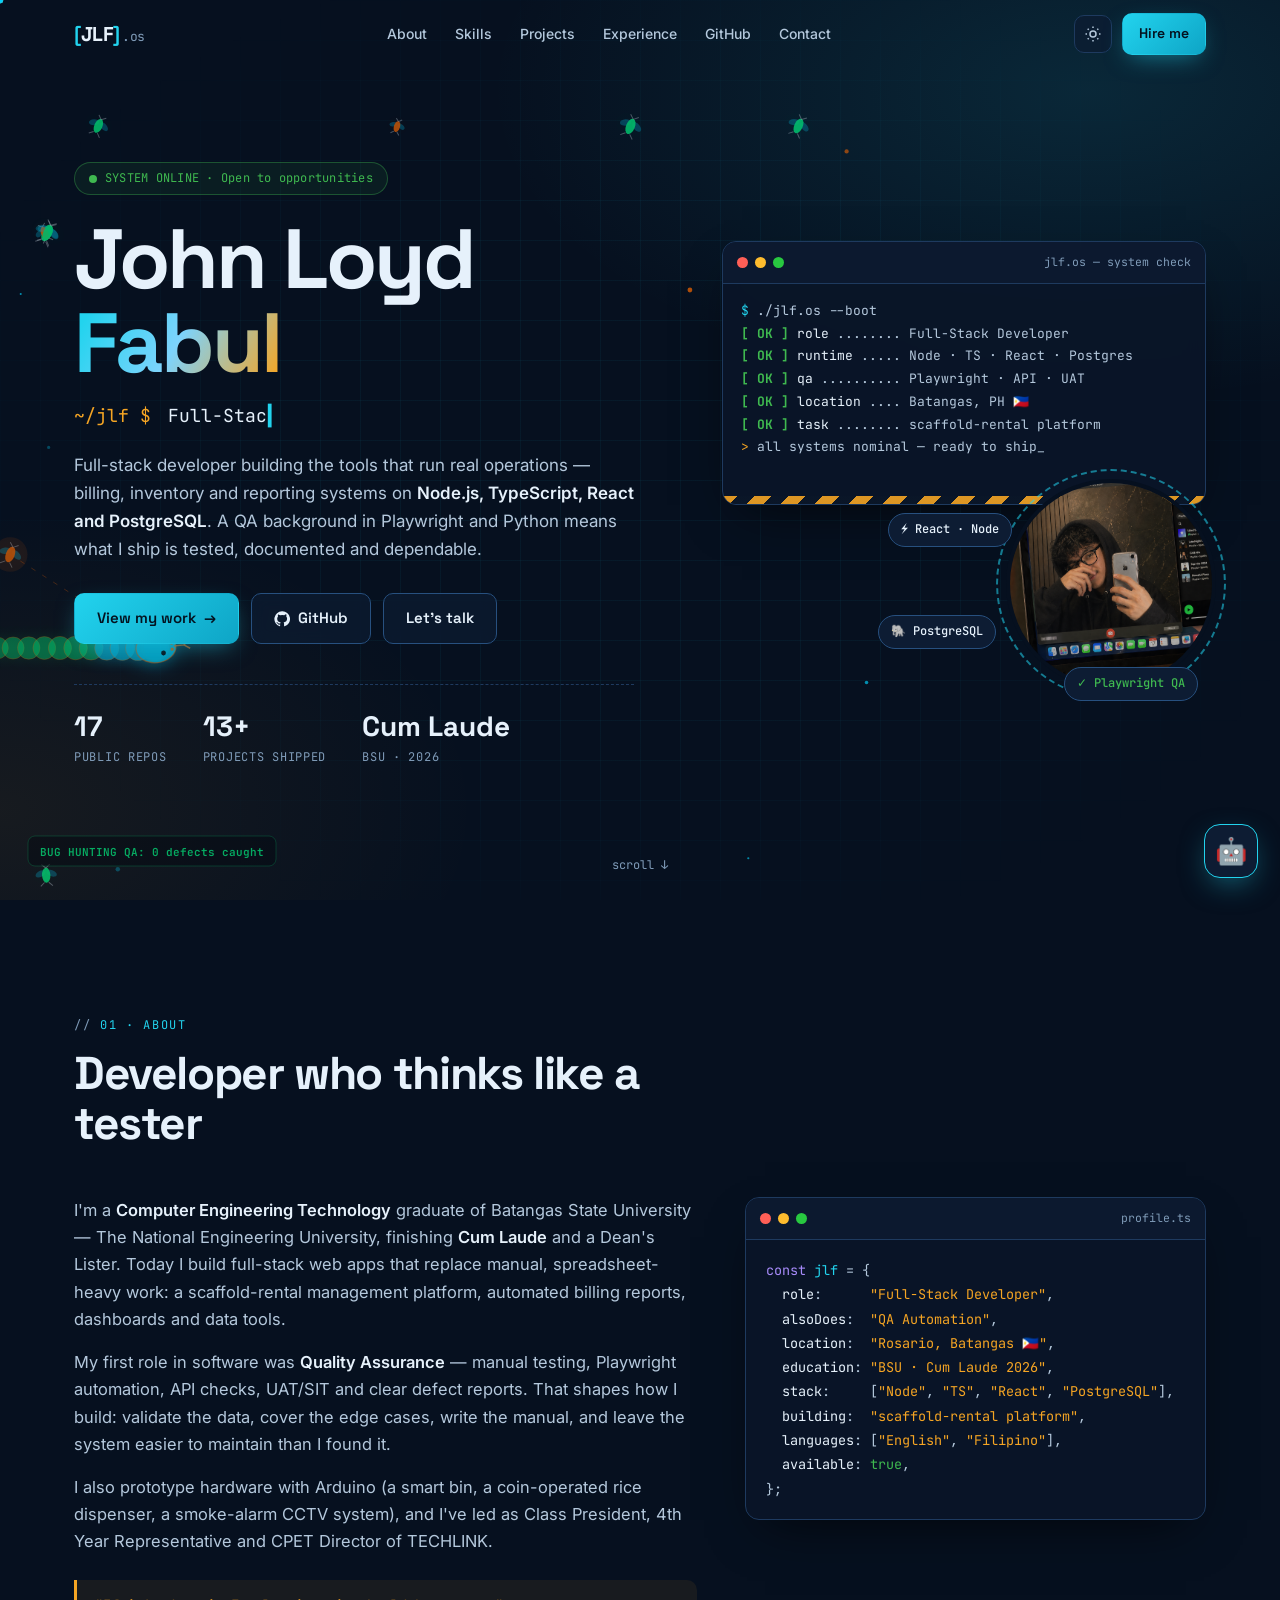
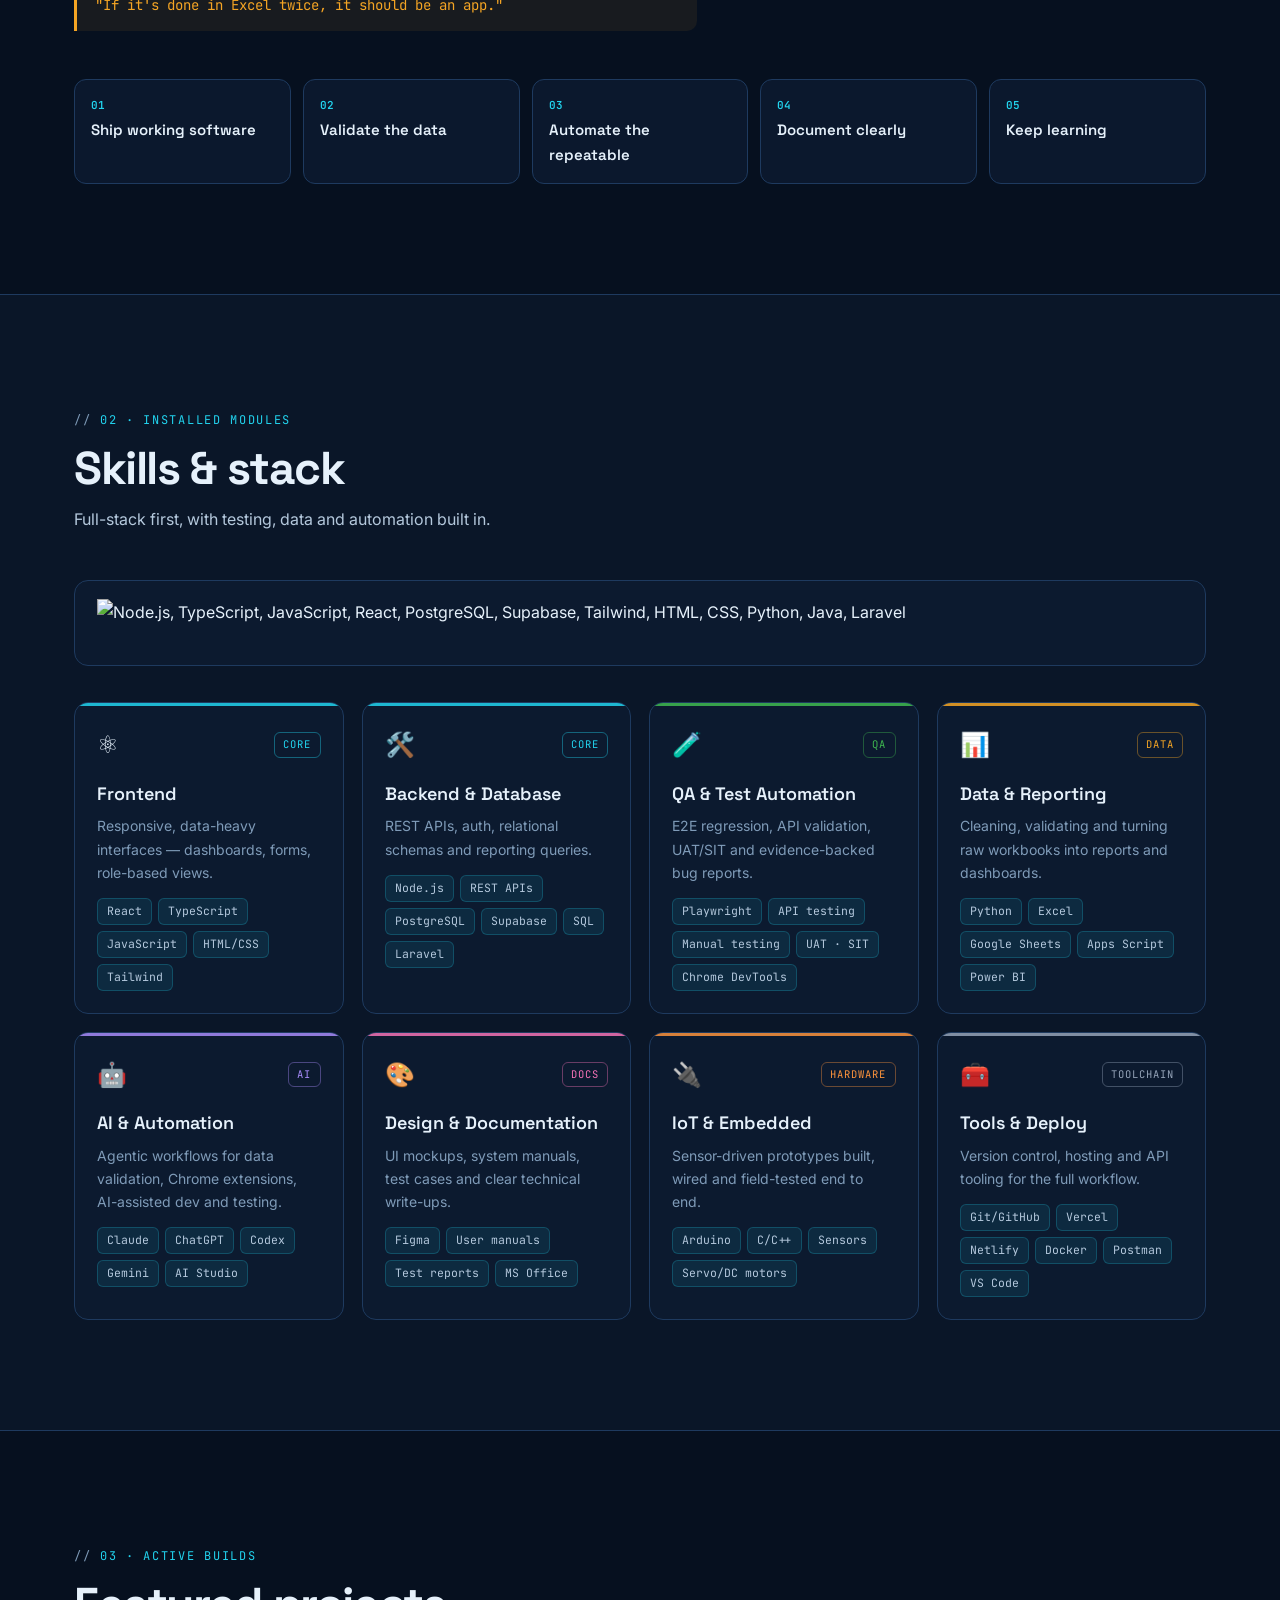
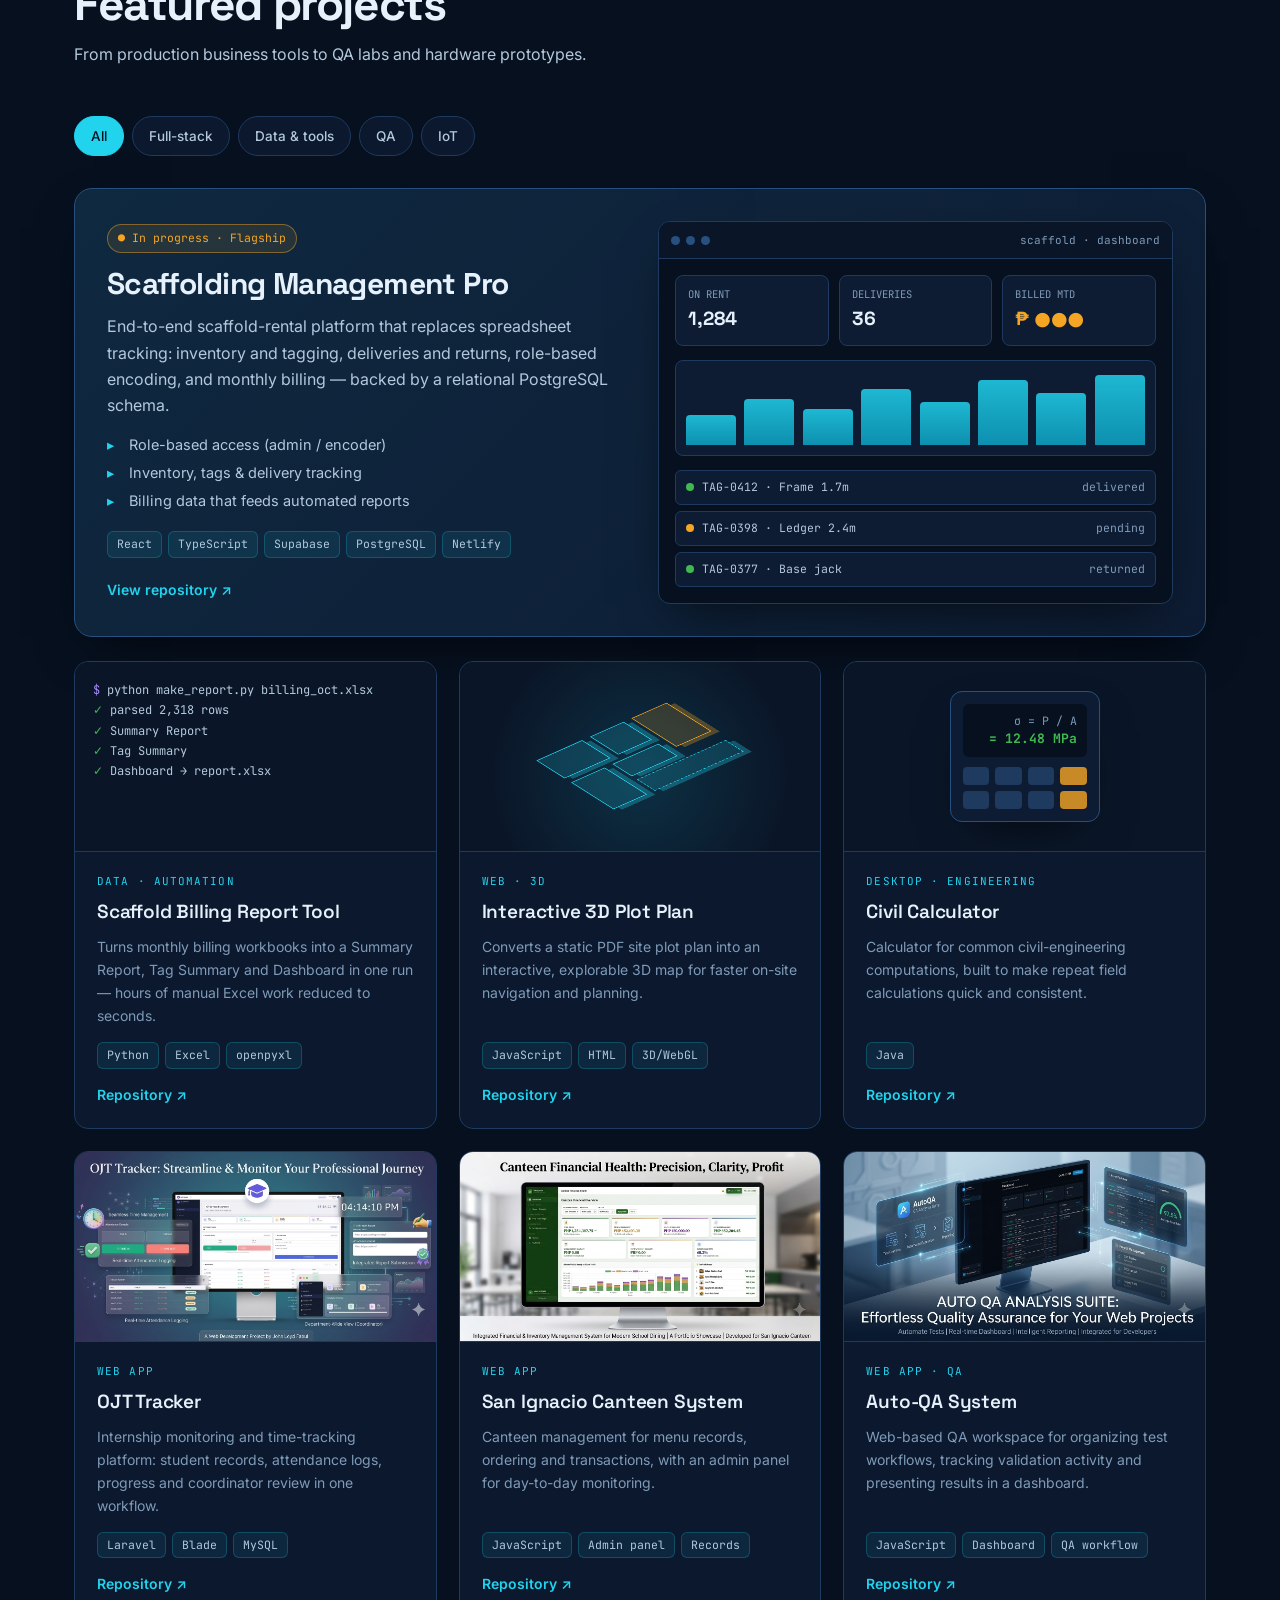
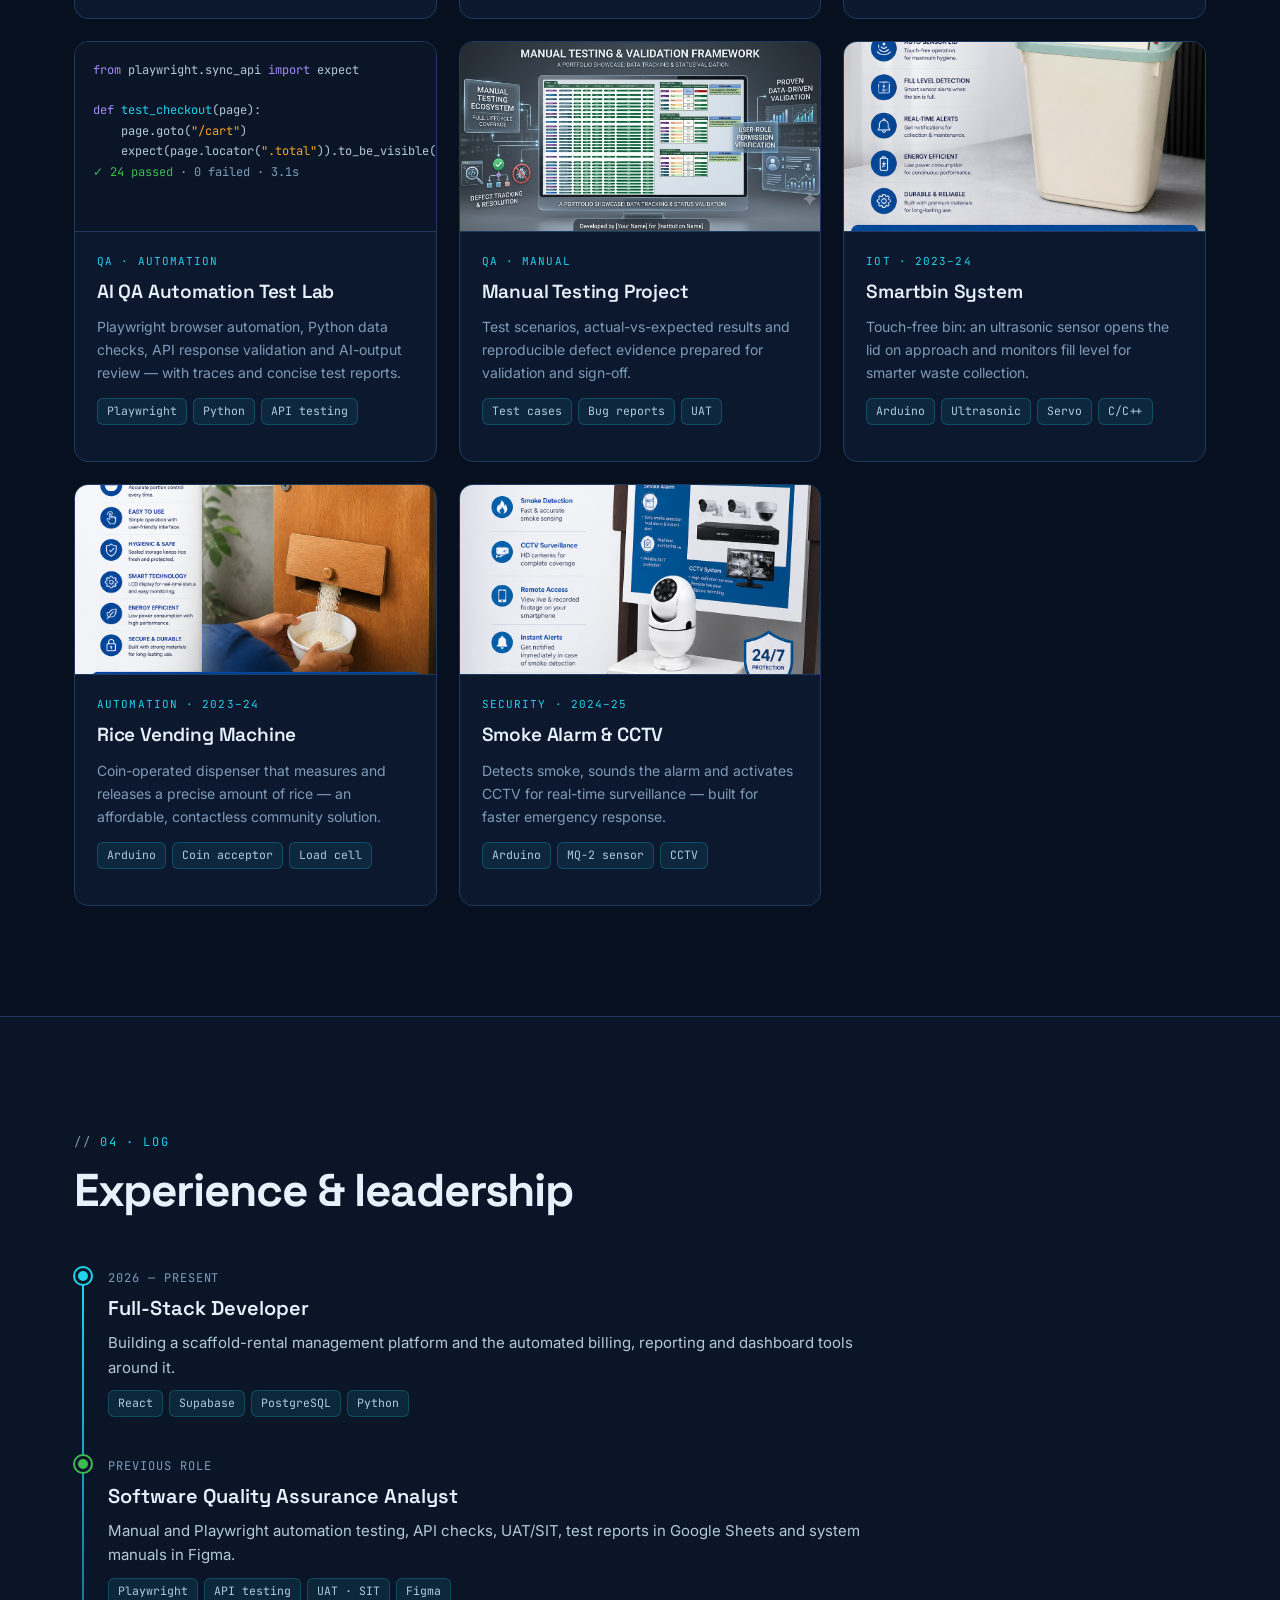
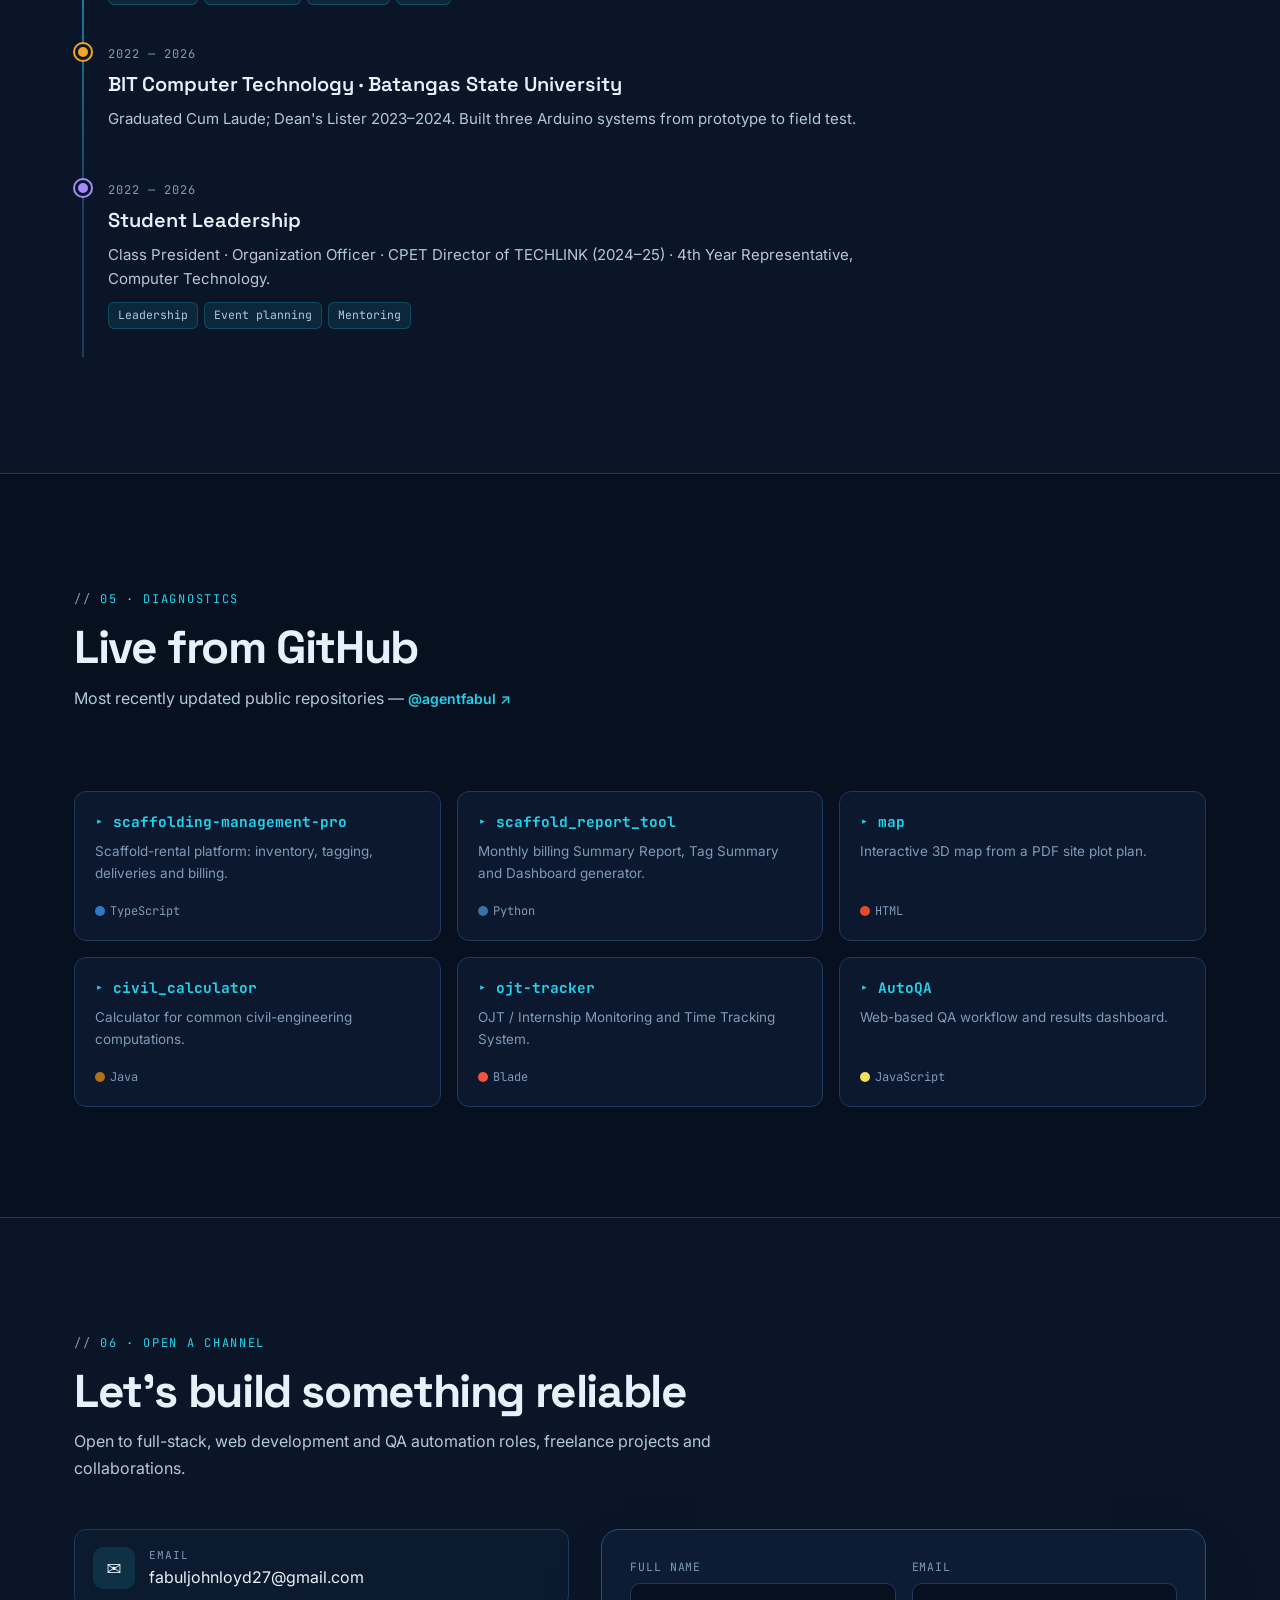
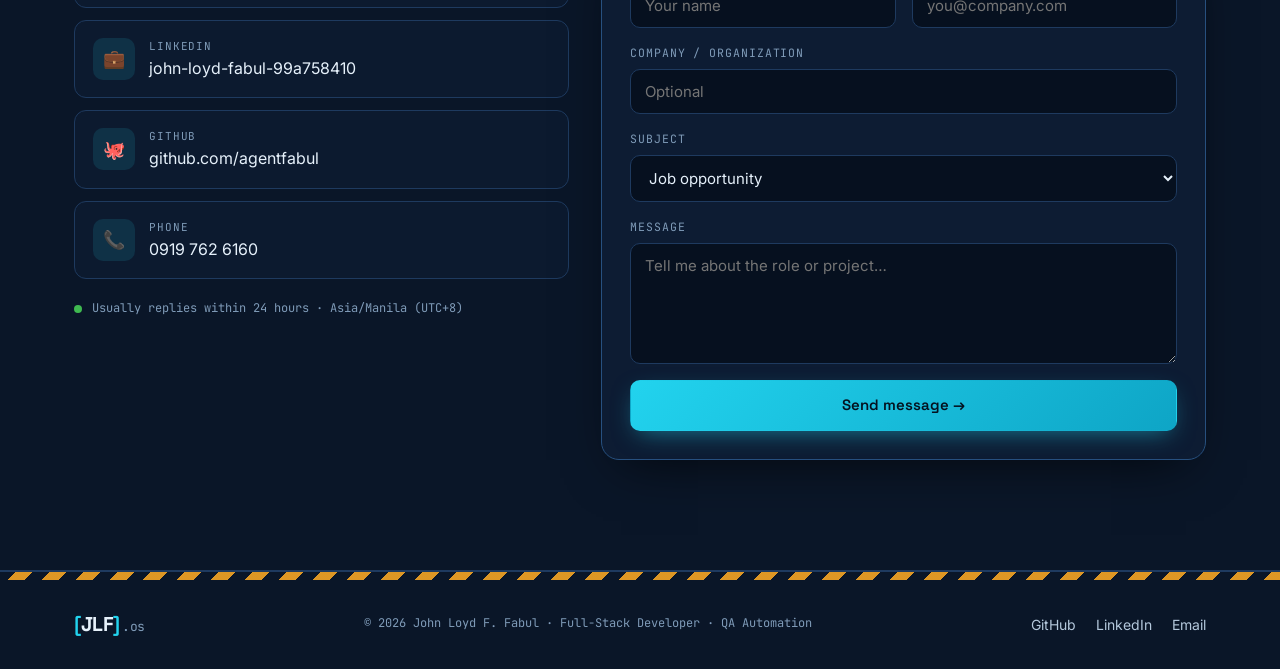
==== commit d08e7df0: "Redesign portfolio: full-stack + QA, new projects and skills" ====
--- a/assets/index.html
+++ b/assets/index.html
@@ -3,993 +3,589 @@
 <head>
   <meta charset="UTF-8"/>
   <meta name="viewport" content="width=device-width, initial-scale=1.0"/>
-  <title>John Loyd F. Fabul — AI QA Engineer · Playwright Automation · Python Testing</title>
+  <title>John Loyd F. Fabul — Full-Stack Developer · QA Automation</title>
+  <meta name="description" content="John Loyd F. Fabul — Full-stack developer (Node.js, TypeScript, React, PostgreSQL) building business operations, billing and reporting tools, with a QA automation background in Playwright and Python."/>
+  <meta property="og:title" content="John Loyd F. Fabul — Full-Stack Developer · QA Automation"/>
+  <meta property="og:description" content="Turning spreadsheets into web apps. Node.js · TypeScript · React · PostgreSQL · Playwright."/>
+  <meta property="og:image" content="/src/profile/my_profile.png"/>
+  <meta name="theme-color" content="#0a1628"/>
   <link rel="preconnect" href="https://fonts.googleapis.com"/>
   <link rel="preconnect" href="https://fonts.gstatic.com" crossorigin/>
-  <link href="https://fonts.googleapis.com/css2?family=Exo+2:ital,wght@0,300;0,400;0,600;0,700;0,800;0,900;1,300&family=Nunito:wght@300;400;500;600;700&family=JetBrains+Mono:wght@400;500;700&display=swap" rel="stylesheet"/>
-  <script src="https://cdn.tailwindcss.com"></script>
+  <link href="https://fonts.googleapis.com/css2?family=Space+Grotesk:wght@400;500;600;700&family=Inter:wght@400;500;600&family=JetBrains+Mono:wght@400;500;700&display=swap" rel="stylesheet"/>
   <link rel="stylesheet" href="/assets/styles.css"/>
 </head>
 <body>
 
-
-<nav id="navbar" class="fixed top-0 left-0 right-0 z-50 transition-all duration-500">
-  <div class="max-w-7xl mx-auto px-6 py-4 flex items-center justify-between">
-    <a href="#" class="nav-logo">
-      <span class="bracket">[</span>JLF<span class="bracket">]</span>
-    </a>
-    <ul class="hidden md:flex items-center gap-8">
-      <li><a href="#about"    class="nav-link">About</a></li>
-      <li><a href="#skills"   class="nav-link">Skills</a></li>
-      <li><a href="#projects" class="nav-link">Projects</a></li>
-      <li><a href="#workflow" class="nav-link">Experience</a></li>
-      <li><a href="#github"   class="nav-link">GitHub</a></li>
-      <li><a href="#contact"  class="nav-link">Contact</a></li>
+<!-- ============ NAV ============ -->
+<header id="navbar" class="nav">
+  <div class="wrap nav-inner">
+    <a href="#hero" class="logo" aria-label="Home"><span class="c">[</span>JLF<span class="c">]</span><span class="logo-os">.os</span></a>
+    <nav class="nav-links" aria-label="Primary">
+      <a href="#about">About</a>
+      <a href="#skills">Skills</a>
+      <a href="#projects">Projects</a>
+      <a href="#experience">Experience</a>
+      <a href="#github">GitHub</a>
+      <a href="#contact">Contact</a>
+    </nav>
+    <div class="nav-actions">
+      <button id="themeToggle" class="icon-btn" aria-label="Toggle light/dark theme">
+        <svg class="i-sun" viewBox="0 0 24 24" width="18" height="18" fill="none" stroke="currentColor" stroke-width="2"><circle cx="12" cy="12" r="4"/><path d="M12 2v2M12 20v2M4.9 4.9l1.4 1.4M17.7 17.7l1.4 1.4M2 12h2M20 12h2M4.9 19.1l1.4-1.4M17.7 6.3l1.4-1.4"/></svg>
+        <svg class="i-moon" viewBox="0 0 24 24" width="18" height="18" fill="none" stroke="currentColor" stroke-width="2"><path d="M21 12.8A9 9 0 1 1 11.2 3a7 7 0 0 0 9.8 9.8z"/></svg>
+      </button>
+      <a href="#contact" class="btn btn-primary btn-sm hide-sm">Hire me</a>
+      <button id="menuToggle" class="icon-btn show-sm" aria-label="Open menu" aria-expanded="false">
+        <svg viewBox="0 0 24 24" width="20" height="20" fill="none" stroke="currentColor" stroke-width="2"><path d="M4 7h16M4 12h16M4 17h10"/></svg>
+      </button>
+    </div>
+  </div>
+  <div id="mobileMenu" class="mobile-menu" hidden>
+    <a href="#about">About</a><a href="#skills">Skills</a><a href="#projects">Projects</a>
+    <a href="#experience">Experience</a><a href="#github">GitHub</a><a href="#contact">Contact</a>
+    <a href="#contact" class="btn btn-primary">Hire me</a>
+  </div>
+</header>
+
+<main>
+<!-- ============ HERO ============ -->
+<section id="hero" class="hero">
+  <canvas id="particle-canvas" aria-hidden="true"></canvas>
+  <canvas id="python-snake-canvas" aria-hidden="true"></canvas>
+  <div class="hero-grid-bg" aria-hidden="true"></div>
+
+  <div class="wrap hero-inner">
+    <div class="hero-copy">
+      <div class="pill"><span class="dot"></span> SYSTEM ONLINE · Open to opportunities</div>
+      <h1 class="hero-title">John Loyd <span class="grad">Fabul</span></h1>
+      <p class="hero-role mono"><span class="prompt">~/jlf $</span> <span id="typed"></span><span class="caret">▍</span></p>
+      <p class="hero-lead">
+        Full-stack developer building the tools that run real operations — billing, inventory and reporting systems
+        on <strong>Node.js, TypeScript, React and PostgreSQL</strong>. A QA background in Playwright and Python means
+        what I ship is tested, documented and dependable.
+      </p>
+      <div class="hero-cta">
+        <a href="#projects" class="btn btn-primary">View my work <span aria-hidden="true">→</span></a>
+        <a href="https://github.com/agentfabul" target="_blank" rel="noopener" class="btn btn-ghost">
+          <svg viewBox="0 0 24 24" width="16" height="16" fill="currentColor" aria-hidden="true"><path d="M12 .5a11.5 11.5 0 0 0-3.6 22.4c.6.1.8-.3.8-.6v-2c-3.2.7-3.9-1.5-3.9-1.5-.5-1.3-1.3-1.7-1.3-1.7-1-.7.1-.7.1-.7 1.2.1 1.8 1.2 1.8 1.2 1 1.8 2.8 1.3 3.5 1 .1-.8.4-1.3.7-1.6-2.6-.3-5.3-1.3-5.3-5.7 0-1.3.5-2.3 1.2-3.1-.1-.3-.5-1.5.1-3.1 0 0 1-.3 3.3 1.2a11.4 11.4 0 0 1 6 0C17.3 4.7 18.3 5 18.3 5c.6 1.6.2 2.8.1 3.1.8.8 1.2 1.8 1.2 3.1 0 4.4-2.7 5.4-5.3 5.7.4.4.8 1.1.8 2.2v3.3c0 .3.2.7.8.6A11.5 11.5 0 0 0 12 .5z"/></svg>
+          GitHub
+        </a>
+        <a href="#contact" class="btn btn-ghost">Let's talk</a>
+      </div>
+      <ul class="hero-stats">
+        <li><b data-count="17">0</b><span>public repos</span></li>
+        <li><b data-count="13" data-suffix="+">0</b><span>projects shipped</span></li>
+        <li><b>Cum Laude</b><span>BSU · 2026</span></li>
+      </ul>
+    </div>
+
+    <div class="hero-visual">
+      <div class="terminal" aria-label="Boot sequence">
+        <div class="term-bar">
+          <span class="tdot r"></span><span class="tdot y"></span><span class="tdot g"></span>
+          <span class="term-title">jlf.os — system check</span>
+        </div>
+        <pre class="term-body" id="bootLog" aria-live="polite"></pre>
+        <div class="hazard" aria-hidden="true"></div>
+      </div>
+      <div class="avatar-wrap">
+        <div class="avatar-ring" aria-hidden="true"></div>
+        <img src="/src/profile/my_profile.png" alt="Portrait of John Loyd F. Fabul" class="avatar" width="220" height="220"/>
+        <span class="chip chip-a">⚡ React · Node</span>
+        <span class="chip chip-b">🐘 PostgreSQL</span>
+        <span class="chip chip-c">✓ Playwright QA</span>
+      </div>
+    </div>
+  </div>
+  <a href="#about" class="scroll-hint mono" aria-label="Scroll to About">scroll ↓</a>
+</section>
+
+<!-- ============ ABOUT ============ -->
+<section id="about" class="section">
+  <div class="wrap">
+    <div class="sec-head reveal">
+      <span class="sec-tag">01 · about</span>
+      <h2>Developer who thinks like a tester</h2>
+    </div>
+    <div class="about-grid">
+      <div class="about-text reveal">
+        <p>
+          I'm a <strong>Computer Engineering Technology</strong> graduate of Batangas State University — The National
+          Engineering University, finishing <strong>Cum Laude</strong> and a Dean's Lister. Today I build full-stack web
+          apps that replace manual, spreadsheet-heavy work: a scaffold-rental management platform, automated billing
+          reports, dashboards and data tools.
+        </p>
+        <p>
+          My first role in software was <strong>Quality Assurance</strong> — manual testing, Playwright automation, API
+          checks, UAT/SIT and clear defect reports. That shapes how I build: validate the data, cover the edge cases,
+          write the manual, and leave the system easier to maintain than I found it.
+        </p>
+        <p>
+          I also prototype hardware with Arduino (a smart bin, a coin-operated rice dispenser, a smoke-alarm CCTV system),
+          and I've led as Class President, 4th Year Representative and CPET Director of TECHLINK.
+        </p>
+        <blockquote class="motto mono">"If it's done in Excel twice, it should be an app."</blockquote>
+      </div>
+
+      <div class="code-card reveal" aria-label="Profile summary">
+        <div class="term-bar"><span class="tdot r"></span><span class="tdot y"></span><span class="tdot g"></span><span class="term-title">profile.ts</span></div>
+<pre class="code"><span class="k">const</span> <span class="v">jlf</span> = {
+  <span class="p">role</span>:      <span class="s">"Full-Stack Developer"</span>,
+  <span class="p">alsoDoes</span>:  <span class="s">"QA Automation"</span>,
+  <span class="p">location</span>:  <span class="s">"Rosario, Batangas 🇵🇭"</span>,
+  <span class="p">education</span>: <span class="s">"BSU · Cum Laude 2026"</span>,
+  <span class="p">stack</span>:     [<span class="s">"Node"</span>, <span class="s">"TS"</span>, <span class="s">"React"</span>, <span class="s">"PostgreSQL"</span>],
+  <span class="p">building</span>:  <span class="s">"scaffold-rental platform"</span>,
+  <span class="p">languages</span>: [<span class="s">"English"</span>, <span class="s">"Filipino"</span>],
+  <span class="p">available</span>: <span class="b">true</span>,
+};</pre>
+      </div>
+    </div>
+
+    <ul class="values reveal">
+      <li><span>01</span>Ship working software</li>
+      <li><span>02</span>Validate the data</li>
+      <li><span>03</span>Automate the repeatable</li>
+      <li><span>04</span>Document clearly</li>
+      <li><span>05</span>Keep learning</li>
     </ul>
-    <div class="flex items-center gap-3">
-      <button id="themeToggle" class="theme-btn" aria-label="Toggle theme">
-        <span class="sun-icon">☀️</span>
-        <span class="moon-icon">🌙</span>
-      </button>
-      <a href="#contact" class="btn-hire hidden md:inline-flex"><span>Hire Me</span></a>
-      <button id="menuToggle" class="md:hidden flex flex-col gap-1.5 p-2" aria-label="Menu">
-        <span class="menu-line"></span>
-        <span class="menu-line"></span>
-        <span class="menu-line short"></span>
-      </button>
-    </div>
-  </div>
-  <div id="mobileMenu" class="mobile-menu md:hidden hidden">
-    <ul class="flex flex-col gap-4 px-6 py-6">
-      <li><a href="#about"    class="nav-link mobile-nav-link text-base">About</a></li>
-      <li><a href="#skills"   class="nav-link mobile-nav-link text-base">Skills</a></li>
-      <li><a href="#projects" class="nav-link mobile-nav-link text-base">Projects</a></li>
-      <li><a href="#workflow" class="nav-link mobile-nav-link text-base">Experience</a></li>
-      <li><a href="#github"   class="nav-link mobile-nav-link text-base">GitHub</a></li>
-      <li><a href="#contact"  class="nav-link mobile-nav-link text-base">Contact</a></li>
-      <li><a href="#contact"  class="btn-primary text-sm px-4 py-2.5 justify-center">Hire Me</a></li>
-    </ul>
-  </div>
-</nav>
-
-
-<section id="hero" class="hero-section flex items-center relative overflow-hidden pt-20">
-  <canvas id="particle-canvas"></canvas>
-  <canvas id="python-snake-canvas" aria-hidden="true"></canvas>
-  <div class="hero-glow-blob blob-1"></div>
-  <div class="hero-glow-blob blob-2"></div>
-  
-  <div class="circuit-bg absolute inset-0 pointer-events-none" style="mask-image:radial-gradient(ellipse 80% 80% at 50% 50%, transparent 40%, black 100%);opacity:.35;"></div>
-
-  <div class="max-w-7xl mx-auto px-6 py-20 w-full relative z-10">
-    <div class="grid lg:grid-cols-2 gap-16 items-center">
-      
-      <div>
-        <div class="boot-badge">
-          <span class="boot-dot"></span>
-          <span>QA PIPELINE ONLINE · AI QA Engineer</span>
-        </div>
-
-        <h1 class="hero-name mb-2">
-          John Loyd
-        </h1>
-        <h1 class="hero-name mb-6">
-          <span class="glitch-text grad-cyan" data-text="Fabul">Fabul</span>
-        </h1>
-
-        <div class="terminal-wrapper mb-6">
-          <span class="terminal-prompt">~/dev $&nbsp;</span>
-          <span class="typing-text"></span>
-          <span class="cursor"></span>
-        </div>
-
-        <p class="hero-desc" style="text-align: justify;">
-  I help teams ship reliable AI-driven software through structured manual testing, Playwright automation, Python-based validation, API checks, and clear defect reporting. My strength is turning messy product behavior into repeatable test cases, clean evidence, and practical quality improvements recruiters can recognize immediately.
-</p>
-
-        <div class="flex flex-wrap gap-3 mb-10">
-          <a href="#projects" class="btn-primary">View QA Work ↗</a>
-          <a href="/assets/resume.pdf" download class="btn-secondary">Download CV</a>
-          <a href="#contact"  class="btn-ghost">Let's Talk</a>
-        </div>
-
-        <div class="tech-badges flex flex-wrap gap-2">
-          <span class="tech-badge"><span class="dot"></span>Playwright</span>
-          <span class="tech-badge"><span class="dot" style="background:var(--green)"></span>Python</span>
-          <span class="tech-badge"><span class="dot" style="background:var(--orange)"></span>API Testing</span>
-          <span class="tech-badge"><span class="dot"></span>AI Data QA</span>
-          <span class="tech-badge"><span class="dot"></span>Test Cases</span>
-          <span class="tech-badge"><span class="dot" style="background:var(--green)"></span>Leadership</span>
-          <span class="tech-badge"><span class="dot" style="background:var(--orange)"></span>Bug Reports</span>
-        </div>
-      </div>
-
-      
-      <div class="flex flex-col items-center lg:items-start gap-8">
-        <div class="qa-command-panel">
-          <div class="qa-panel-bar">
-            <div class="qa-window-dots"><span></span><span></span><span></span></div>
-            <div class="qa-panel-title">automation.spec.ts</div>
-          </div>
-          <div class="qa-panel-body">
-            <div class="qa-code-line"><span class="ln">01</span><span><span class="kw">test</span>(<span class="str">'critical user flow'</span>, <span class="kw">async</span> ({ page }) =&gt; {</span></div>
-            <div class="qa-code-line"><span class="ln">02</span><span>&nbsp;&nbsp;<span class="kw">await</span> page.<span class="fn">goto</span>(<span class="str">'/production'</span>)</span></div>
-            <div class="qa-code-line"><span class="ln">03</span><span>&nbsp;&nbsp;<span class="kw">await</span> expect(page).<span class="fn">toHaveNoBrokenUI</span>()</span></div>
-            <div class="qa-code-line"><span class="ln">04</span><span>})</span></div>
-            <div class="qa-status-grid">
-              <div class="qa-status"><strong>UI</strong><span>Playwright</span></div>
-              <div class="qa-status"><strong>API</strong><span>Validation</span></div>
-              <div class="qa-status"><strong>AI</strong><span>Data QA</span></div>
+  </div>
+</section>
+
+<!-- ============ SKILLS ============ -->
+<section id="skills" class="section alt">
+  <div class="wrap">
+    <div class="sec-head reveal">
+      <span class="sec-tag">02 · installed modules</span>
+      <h2>Skills &amp; stack</h2>
+      <p class="sec-sub">Full-stack first, with testing, data and automation built in.</p>
+    </div>
+
+    <div class="stack-strip reveal" aria-label="Main technologies">
+      <img src="https://skillicons.dev/icons?i=nodejs,ts,js,react,postgres,supabase,tailwind,html,css,python,java,laravel&theme=dark" alt="Node.js, TypeScript, JavaScript, React, PostgreSQL, Supabase, Tailwind, HTML, CSS, Python, Java, Laravel" loading="lazy"/>
+    </div>
+
+    <div class="skill-grid">
+      <article class="skill-card reveal" style="--accent:var(--cyan)">
+        <div class="skill-top"><span class="skill-ico">⚛️</span><span class="skill-tag mono">core</span></div>
+        <h3>Frontend</h3>
+        <p>Responsive, data-heavy interfaces — dashboards, forms, role-based views.</p>
+        <ul class="tags"><li>React</li><li>TypeScript</li><li>JavaScript</li><li>HTML/CSS</li><li>Tailwind</li></ul>
+      </article>
+      <article class="skill-card reveal" style="--accent:var(--cyan)">
+        <div class="skill-top"><span class="skill-ico">🛠️</span><span class="skill-tag mono">core</span></div>
+        <h3>Backend &amp; Database</h3>
+        <p>REST APIs, auth, relational schemas and reporting queries.</p>
+        <ul class="tags"><li>Node.js</li><li>REST APIs</li><li>PostgreSQL</li><li>Supabase</li><li>SQL</li><li>Laravel</li></ul>
+      </article>
+      <article class="skill-card reveal" style="--accent:var(--green)">
+        <div class="skill-top"><span class="skill-ico">🧪</span><span class="skill-tag mono">qa</span></div>
+        <h3>QA &amp; Test Automation</h3>
+        <p>E2E regression, API validation, UAT/SIT and evidence-backed bug reports.</p>
+        <ul class="tags"><li>Playwright</li><li>API testing</li><li>Manual testing</li><li>UAT · SIT</li><li>Chrome DevTools</li></ul>
+      </article>
+      <article class="skill-card reveal" style="--accent:var(--amber)">
+        <div class="skill-top"><span class="skill-ico">📊</span><span class="skill-tag mono">data</span></div>
+        <h3>Data &amp; Reporting</h3>
+        <p>Cleaning, validating and turning raw workbooks into reports and dashboards.</p>
+        <ul class="tags"><li>Python</li><li>Excel</li><li>Google Sheets</li><li>Apps Script</li><li>Power BI</li></ul>
+      </article>
+      <article class="skill-card reveal" style="--accent:var(--violet)">
+        <div class="skill-top"><span class="skill-ico">🤖</span><span class="skill-tag mono">ai</span></div>
+        <h3>AI &amp; Automation</h3>
+        <p>Agentic workflows for data validation, Chrome extensions, AI-assisted dev and testing.</p>
+        <ul class="tags"><li>Claude</li><li>ChatGPT</li><li>Codex</li><li>Gemini</li><li>AI Studio</li></ul>
+      </article>
+      <article class="skill-card reveal" style="--accent:var(--pink)">
+        <div class="skill-top"><span class="skill-ico">🎨</span><span class="skill-tag mono">docs</span></div>
+        <h3>Design &amp; Documentation</h3>
+        <p>UI mockups, system manuals, test cases and clear technical write-ups.</p>
+        <ul class="tags"><li>Figma</li><li>User manuals</li><li>Test reports</li><li>MS Office</li></ul>
+      </article>
+      <article class="skill-card reveal" style="--accent:var(--orange)">
+        <div class="skill-top"><span class="skill-ico">🔌</span><span class="skill-tag mono">hardware</span></div>
+        <h3>IoT &amp; Embedded</h3>
+        <p>Sensor-driven prototypes built, wired and field-tested end to end.</p>
+        <ul class="tags"><li>Arduino</li><li>C/C++</li><li>Sensors</li><li>Servo/DC motors</li></ul>
+      </article>
+      <article class="skill-card reveal" style="--accent:var(--slate)">
+        <div class="skill-top"><span class="skill-ico">🧰</span><span class="skill-tag mono">toolchain</span></div>
+        <h3>Tools &amp; Deploy</h3>
+        <p>Version control, hosting and API tooling for the full workflow.</p>
+        <ul class="tags"><li>Git/GitHub</li><li>Vercel</li><li>Netlify</li><li>Docker</li><li>Postman</li><li>VS Code</li></ul>
+      </article>
+    </div>
+  </div>
+</section>
+
+<!-- ============ PROJECTS ============ -->
+<section id="projects" class="section">
+  <div class="wrap">
+    <div class="sec-head reveal">
+      <span class="sec-tag">03 · active builds</span>
+      <h2>Featured projects</h2>
+      <p class="sec-sub">From production business tools to QA labs and hardware prototypes.</p>
+    </div>
+
+    <div class="filters reveal" role="tablist" aria-label="Filter projects">
+      <button class="filter active" data-filter="all">All</button>
+      <button class="filter" data-filter="fullstack">Full-stack</button>
+      <button class="filter" data-filter="data">Data &amp; tools</button>
+      <button class="filter" data-filter="qa">QA</button>
+      <button class="filter" data-filter="iot">IoT</button>
+    </div>
+
+    <!-- Spotlight -->
+    <article class="spotlight reveal" data-cat="fullstack">
+      <div class="spot-copy">
+        <span class="badge badge-amber">● In progress · Flagship</span>
+        <h3>Scaffolding Management Pro</h3>
+        <p>
+          End-to-end scaffold-rental platform that replaces spreadsheet tracking: inventory and tagging, deliveries and
+          returns, role-based encoding, and monthly billing — backed by a relational PostgreSQL schema.
+        </p>
+        <ul class="feat">
+          <li>Role-based access (admin / encoder)</li>
+          <li>Inventory, tags &amp; delivery tracking</li>
+          <li>Billing data that feeds automated reports</li>
+        </ul>
+        <ul class="tags"><li>React</li><li>TypeScript</li><li>Supabase</li><li>PostgreSQL</li><li>Netlify</li></ul>
+        <a class="link" href="https://github.com/agentfabul/scaffolding-management-pro" target="_blank" rel="noopener">View repository ↗</a>
+      </div>
+      <div class="spot-visual" aria-hidden="true">
+        <div class="mock">
+          <div class="mock-bar"><span></span><span></span><span></span><em>scaffold · dashboard</em></div>
+          <div class="mock-body">
+            <div class="mock-kpis">
+              <div><small>On rent</small><b>1,284</b></div>
+              <div><small>Deliveries</small><b>36</b></div>
+              <div><small>Billed MTD</small><b class="amber">₱ ●●●</b></div>
+            </div>
+            <div class="mock-chart">
+              <i style="--h:40%"></i><i style="--h:62%"></i><i style="--h:48%"></i><i style="--h:75%"></i><i style="--h:58%"></i><i style="--h:88%"></i><i style="--h:70%"></i><i style="--h:94%"></i>
+            </div>
+            <div class="mock-rows">
+              <div><span class="st ok"></span>TAG-0412 · Frame 1.7m <em>delivered</em></div>
+              <div><span class="st warn"></span>TAG-0398 · Ledger 2.4m <em>pending</em></div>
+              <div><span class="st ok"></span>TAG-0377 · Base jack <em>returned</em></div>
             </div>
           </div>
         </div>
-        <div class="photo-outer mx-auto lg:mx-0">
-          
-          <svg class="photo-ring-svg" viewBox="0 0 440 440" fill="none" xmlns="http://www.w3.org/2000/svg" style="position:absolute;inset:-12px;width:calc(100% + 24px);height:calc(100% + 24px);">
-            <circle cx="220" cy="220" r="210" stroke="url(#ringGrad)" stroke-width="2" stroke-dasharray="12 6"/>
-            <defs>
-              <linearGradient id="ringGrad" x1="0" y1="0" x2="440" y2="440" gradientUnits="userSpaceOnUse">
-                <stop offset="0%" stop-color="#00D4FF"/>
-                <stop offset="50%" stop-color="#FF6B00"/>
-                <stop offset="100%" stop-color="#00D4FF"/>
-              </linearGradient>
-            </defs>
-          </svg>
-          
-          <div class="orbit-ring"></div>
-          <div class="orbit-ring orbit-ring-2"></div>
-
-          <div class="photo-inner">
-            <img src="/src/profile/my_profile.png" alt="John Loyd F. Fabul"
-                 onerror="this.parentElement.innerHTML='<div style=\'display:flex;flex-direction:column;align-items:center;justify-content:center;height:100%;color:var(--text-muted);gap:8px\'><span style=\'font-size:64px\'>👨‍💻</span><span style=\'font-family:var(--font-mono);font-size:12px;opacity:.5\'>JLF</span></div>'"/>
+      </div>
+    </article>
+
+    <div class="proj-grid">
+      <!-- Data & tools -->
+      <article class="proj reveal" data-cat="data">
+        <div class="proj-visual code-visual" aria-hidden="true">
+<pre><span class="k">$</span> python make_report.py billing_oct.xlsx
+<span class="ok">✓</span> parsed 2,318 rows
+<span class="ok">✓</span> Summary Report
+<span class="ok">✓</span> Tag Summary
+<span class="ok">✓</span> Dashboard → report.xlsx</pre>
+        </div>
+        <div class="proj-body">
+          <span class="proj-cat mono">data · automation</span>
+          <h3>Scaffold Billing Report Tool</h3>
+          <p>Turns monthly billing workbooks into a Summary Report, Tag Summary and Dashboard in one run — hours of manual Excel work reduced to seconds.</p>
+          <ul class="tags"><li>Python</li><li>Excel</li><li>openpyxl</li></ul>
+          <a class="link" href="https://github.com/agentfabul/scaffold_report_tool" target="_blank" rel="noopener">Repository ↗</a>
+        </div>
+      </article>
+
+      <article class="proj reveal" data-cat="fullstack data">
+        <div class="proj-visual iso-visual" aria-hidden="true">
+          <div class="iso"><i></i><i></i><i></i><i></i><i></i><i></i></div>
+        </div>
+        <div class="proj-body">
+          <span class="proj-cat mono">web · 3d</span>
+          <h3>Interactive 3D Plot Plan</h3>
+          <p>Converts a static PDF site plot plan into an interactive, explorable 3D map for faster on-site navigation and planning.</p>
+          <ul class="tags"><li>JavaScript</li><li>HTML</li><li>3D/WebGL</li></ul>
+          <a class="link" href="https://github.com/agentfabul/map" target="_blank" rel="noopener">Repository ↗</a>
+        </div>
+      </article>
+
+      <article class="proj reveal" data-cat="data">
+        <div class="proj-visual calc-visual" aria-hidden="true">
+          <div class="calc"><div class="calc-screen mono">σ = P / A<br/><b>= 12.48 MPa</b></div><div class="calc-keys"><i></i><i></i><i></i><i></i><i></i><i></i><i></i><i></i></div></div>
+        </div>
+        <div class="proj-body">
+          <span class="proj-cat mono">desktop · engineering</span>
+          <h3>Civil Calculator</h3>
+          <p>Calculator for common civil-engineering computations, built to make repeat field calculations quick and consistent.</p>
+          <ul class="tags"><li>Java</li></ul>
+          <a class="link" href="https://github.com/agentfabul/civil_calculator" target="_blank" rel="noopener">Repository ↗</a>
+        </div>
+      </article>
+
+      <!-- Full-stack with screenshots -->
+      <article class="proj reveal" data-cat="fullstack">
+        <button class="proj-visual img-visual" data-zoom="/src/Ojt-Tracker/ojt-tracker.png" data-title="OJT Tracker System" aria-label="Enlarge OJT Tracker screenshot">
+          <img src="/src/Ojt-Tracker/ojt-tracker.png" alt="OJT Tracker system screenshot" loading="lazy"/>
+        </button>
+        <div class="proj-body">
+          <span class="proj-cat mono">web app</span>
+          <h3>OJT Tracker</h3>
+          <p>Internship monitoring and time-tracking platform: student records, attendance logs, progress and coordinator review in one workflow.</p>
+          <ul class="tags"><li>Laravel</li><li>Blade</li><li>MySQL</li></ul>
+          <a class="link" href="https://github.com/agentfabul/ojt-tracker" target="_blank" rel="noopener">Repository ↗</a>
+        </div>
+      </article>
+
+      <article class="proj reveal" data-cat="fullstack">
+        <button class="proj-visual img-visual" data-zoom="/src/San Ignacio Canteen System/canteen-management system.png" data-title="San Ignacio Canteen System" aria-label="Enlarge Canteen System screenshot">
+          <img src="/src/San Ignacio Canteen System/canteen-management system.png" alt="San Ignacio Canteen System screenshot" loading="lazy"/>
+        </button>
+        <div class="proj-body">
+          <span class="proj-cat mono">web app</span>
+          <h3>San Ignacio Canteen System</h3>
+          <p>Canteen management for menu records, ordering and transactions, with an admin panel for day-to-day monitoring.</p>
+          <ul class="tags"><li>JavaScript</li><li>Admin panel</li><li>Records</li></ul>
+          <a class="link" href="https://github.com/agentfabul/canteen-system" target="_blank" rel="noopener">Repository ↗</a>
+        </div>
+      </article>
+
+      <article class="proj reveal" data-cat="fullstack qa">
+        <button class="proj-visual img-visual" data-zoom="/src/Auto-QA/auto_qa.png" data-title="Auto-QA System" aria-label="Enlarge Auto-QA screenshot">
+          <img src="/src/Auto-QA/auto_qa.png" alt="Auto-QA system screenshot" loading="lazy"/>
+        </button>
+        <div class="proj-body">
+          <span class="proj-cat mono">web app · qa</span>
+          <h3>Auto-QA System</h3>
+          <p>Web-based QA workspace for organizing test workflows, tracking validation activity and presenting results in a dashboard.</p>
+          <ul class="tags"><li>JavaScript</li><li>Dashboard</li><li>QA workflow</li></ul>
+          <a class="link" href="https://github.com/agentfabul/AutoQA" target="_blank" rel="noopener">Repository ↗</a>
+        </div>
+      </article>
+
+      <!-- QA -->
+      <article class="proj reveal" data-cat="qa">
+        <div class="proj-visual code-visual" aria-hidden="true">
+<pre><span class="k">from</span> playwright.sync_api <span class="k">import</span> expect
+
+<span class="k">def</span> <span class="f">test_checkout</span>(page):
+    page.goto(<span class="s">"/cart"</span>)
+    expect(page.locator(<span class="s">".total"</span>)).to_be_visible()
+<span class="ok">✓ 24 passed</span> <span class="dim">· 0 failed · 3.1s</span></pre>
+        </div>
+        <div class="proj-body">
+          <span class="proj-cat mono">qa · automation</span>
+          <h3>AI QA Automation Test Lab</h3>
+          <p>Playwright browser automation, Python data checks, API response validation and AI-output review — with traces and concise test reports.</p>
+          <ul class="tags"><li>Playwright</li><li>Python</li><li>API testing</li></ul>
+        </div>
+      </article>
+
+      <article class="proj reveal" data-cat="qa">
+        <button class="proj-visual img-visual" data-zoom="/src/Manual-Testing/manual_testing.png" data-title="Manual Testing Project" aria-label="Enlarge Manual Testing screenshot">
+          <img src="/src/Manual-Testing/manual_testing.png" alt="Manual testing project screenshot" loading="lazy"/>
+        </button>
+        <div class="proj-body">
+          <span class="proj-cat mono">qa · manual</span>
+          <h3>Manual Testing Project</h3>
+          <p>Test scenarios, actual-vs-expected results and reproducible defect evidence prepared for validation and sign-off.</p>
+          <ul class="tags"><li>Test cases</li><li>Bug reports</li><li>UAT</li></ul>
+        </div>
+      </article>
+
+      <!-- IoT -->
+      <article class="proj reveal" data-cat="iot">
+        <button class="proj-visual img-visual" data-zoom="/src/smartbin/smart-bin.png" data-title="Smartbin System" aria-label="Enlarge Smartbin photo">
+          <img src="/src/smartbin/smart-bin.png" alt="Smartbin prototype" loading="lazy"/>
+        </button>
+        <div class="proj-body">
+          <span class="proj-cat mono">iot · 2023–24</span>
+          <h3>Smartbin System</h3>
+          <p>Touch-free bin: an ultrasonic sensor opens the lid on approach and monitors fill level for smarter waste collection.</p>
+          <ul class="tags"><li>Arduino</li><li>Ultrasonic</li><li>Servo</li><li>C/C++</li></ul>
+        </div>
+      </article>
+
+      <article class="proj reveal" data-cat="iot">
+        <button class="proj-visual img-visual" data-zoom="/src/rice_vending_machine/ricevendingmachine.png" data-title="Rice Vending Machine" aria-label="Enlarge Rice Vending Machine photo">
+          <img src="/src/rice_vending_machine/ricevendingmachine.png" alt="Rice vending machine prototype" loading="lazy"/>
+        </button>
+        <div class="proj-body">
+          <span class="proj-cat mono">automation · 2023–24</span>
+          <h3>Rice Vending Machine</h3>
+          <p>Coin-operated dispenser that measures and releases a precise amount of rice — an affordable, contactless community solution.</p>
+          <ul class="tags"><li>Arduino</li><li>Coin acceptor</li><li>Load cell</li></ul>
+        </div>
+      </article>
+
+      <article class="proj reveal" data-cat="iot">
+        <button class="proj-visual img-visual" data-zoom="/src/smokealarmsystem/smokealarm.png" data-title="Smoke Alarm & CCTV System" aria-label="Enlarge Smoke Alarm system photo">
+          <img src="/src/smokealarmsystem/smokealarm.png" alt="Smoke alarm and CCTV system prototype" loading="lazy"/>
+        </button>
+        <div class="proj-body">
+          <span class="proj-cat mono">security · 2024–25</span>
+          <h3>Smoke Alarm &amp; CCTV</h3>
+          <p>Detects smoke, sounds the alarm and activates CCTV for real-time surveillance — built for faster emergency response.</p>
+          <ul class="tags"><li>Arduino</li><li>MQ-2 sensor</li><li>CCTV</li></ul>
+        </div>
+      </article>
+    </div>
+  </div>
+</section>
+
+<!-- ============ EXPERIENCE ============ -->
+<section id="experience" class="section alt">
+  <div class="wrap">
+    <div class="sec-head reveal">
+      <span class="sec-tag">04 · log</span>
+      <h2>Experience &amp; leadership</h2>
+    </div>
+    <div class="timeline">
+      <div class="tl-item reveal">
+        <div class="tl-dot cyan"></div>
+        <span class="tl-date mono">2026 — Present</span>
+        <h3>Full-Stack Developer</h3>
+        <p>Building a scaffold-rental management platform and the automated billing, reporting and dashboard tools around it.</p>
+        <ul class="tags"><li>React</li><li>Supabase</li><li>PostgreSQL</li><li>Python</li></ul>
+      </div>
+      <div class="tl-item reveal">
+        <div class="tl-dot green"></div>
+        <span class="tl-date mono">Previous role</span>
+        <h3>Software Quality Assurance Analyst</h3>
+        <p>Manual and Playwright automation testing, API checks, UAT/SIT, test reports in Google Sheets and system manuals in Figma.</p>
+        <ul class="tags"><li>Playwright</li><li>API testing</li><li>UAT · SIT</li><li>Figma</li></ul>
+      </div>
+      <div class="tl-item reveal">
+        <div class="tl-dot amber"></div>
+        <span class="tl-date mono">2022 — 2026</span>
+        <h3>BIT Computer Technology · Batangas State University</h3>
+        <p>Graduated Cum Laude; Dean's Lister 2023–2024. Built three Arduino systems from prototype to field test.</p>
+      </div>
+      <div class="tl-item reveal">
+        <div class="tl-dot violet"></div>
+        <span class="tl-date mono">2022 — 2026</span>
+        <h3>Student Leadership</h3>
+        <p>Class President · Organization Officer · CPET Director of TECHLINK (2024–25) · 4th Year Representative, Computer Technology.</p>
+        <ul class="tags"><li>Leadership</li><li>Event planning</li><li>Mentoring</li></ul>
+      </div>
+    </div>
+  </div>
+</section>
+
+<!-- ============ GITHUB ============ -->
+<section id="github" class="section">
+  <div class="wrap">
+    <div class="sec-head reveal">
+      <span class="sec-tag">05 · diagnostics</span>
+      <h2>Live from GitHub</h2>
+      <p class="sec-sub">Most recently updated public repositories — <a class="link" href="https://github.com/agentfabul" target="_blank" rel="noopener">@agentfabul ↗</a></p>
+    </div>
+    <div class="gh-stats reveal">
+      <img src="https://github-readme-stats.vercel.app/api?username=agentfabul&show_icons=true&hide_border=true&bg_color=0a1628&title_color=22d3ee&icon_color=f5a524&text_color=dbe7f3&ring_color=22d3ee" alt="GitHub stats for agentfabul" loading="lazy" onerror="this.remove()"/>
+      <img src="https://github-readme-stats.vercel.app/api/top-langs/?username=agentfabul&layout=compact&hide_border=true&bg_color=0a1628&title_color=22d3ee&text_color=dbe7f3&langs_count=8" alt="Top languages for agentfabul" loading="lazy" onerror="this.remove()"/>
+    </div>
+    <div id="reposGrid" class="repo-grid" aria-live="polite">
+      <div class="repo skeleton"></div><div class="repo skeleton"></div><div class="repo skeleton"></div>
+      <div class="repo skeleton"></div><div class="repo skeleton"></div><div class="repo skeleton"></div>
+    </div>
+  </div>
+</section>
+
+<!-- ============ CONTACT ============ -->
+<section id="contact" class="section alt">
+  <div class="wrap">
+    <div class="sec-head reveal">
+      <span class="sec-tag">06 · open a channel</span>
+      <h2>Let's build something reliable</h2>
+      <p class="sec-sub">Open to full-stack, web development and QA automation roles, freelance projects and collaborations.</p>
+    </div>
+    <div class="contact-grid">
+      <div class="contact-cards reveal">
+        <a class="c-card" href="mailto:fabuljohnloyd27@gmail.com">
+          <span class="c-ico">✉️</span><span><small>Email</small>fabuljohnloyd27@gmail.com</span>
+        </a>
+        <a class="c-card" href="https://www.linkedin.com/in/john-loyd-fabul-99a758410" target="_blank" rel="noopener">
+          <span class="c-ico">💼</span><span><small>LinkedIn</small>john-loyd-fabul-99a758410</span>
+        </a>
+        <a class="c-card" href="https://github.com/agentfabul" target="_blank" rel="noopener">
+          <span class="c-ico">🐙</span><span><small>GitHub</small>github.com/agentfabul</span>
+        </a>
+        <a class="c-card" href="tel:09197626160">
+          <span class="c-ico">📞</span><span><small>Phone</small>0919 762 6160</span>
+        </a>
+        <div class="avail mono"><span class="dot"></span> Usually replies within 24 hours · Asia/Manila (UTC+8)</div>
+      </div>
+
+      <div class="form-card reveal">
+        <form id="contactForm" action="https://formsubmit.co/ajax/fabuljohnloyd27@gmail.com" method="POST" novalidate>
+          <input type="hidden" name="_subject" value="New message from portfolio"/>
+          <input type="text" name="_honey" class="hp" tabindex="-1" autocomplete="off" aria-hidden="true"/>
+          <div class="row2">
+            <label>Full name<input type="text" name="name" placeholder="Your name" required/></label>
+            <label>Email<input type="email" name="email" placeholder="you@company.com" required/></label>
           </div>
-
-          
-          <div class="orbit-badge tl">
-            <span class="text-cyan">⚡</span> Playwright QA
-          </div>
-          <div class="orbit-badge tr">
-            <span style="color:var(--green)">🎓</span> Software QA Analyst
-          </div>
-          <div class="orbit-badge bl">
-            <span class="text-orange">📡</span> Python Tester
-          </div>
-          <div class="orbit-badge br">
-            <span style="color:var(--green)">✓</span> AI Data QA
-          </div>
-        </div>
-
-        
-        <div class="stats-row grid grid-cols-3 gap-3 w-full max-w-xs">
-          <div class="stat-card">
-            <div class="stat-num font-display">8+</div>
-            <div class="stat-label">QA Skills</div>
-          </div>
-          <div class="stat-card">
-            <div class="stat-num font-display">8+</div>
-            <div class="stat-label">Projects</div>
-          </div>
-          <div class="stat-card">
-            <div class="stat-num font-display">2026</div>
-            <div class="stat-label">Graduate</div>
-          </div>
-        </div>
-      </div>
-    </div>
-  </div>
-
-  
-  <div class="scroll-indicator">
-    <div class="scroll-mouse">
-      <div class="scroll-dot-m"></div>
-    </div>
-    <span class="scroll-label">Scroll</span>
-  </div>
-</section>
-
-
-<section id="about" class="section-pad reveal-section">
-  <div class="max-w-7xl mx-auto px-6">
-    <div class="section-tag">About Me</div>
-    <div class="grid lg:grid-cols-5 gap-14 items-start">
-      <div class="lg:col-span-3">
-        <h2 class="section-heading mb-6">
-  <span class="grad-mix">AI QA Engineer | Automation • Testing • Reliability</span>
-</h2>
-        <div class="about-text space-y-5" style="text-align: justify;">
-          <p>I am a <strong>Computer Engineering Technology</strong> graduate from Batangas State University - The National Engineering University, recognized as a <strong>Cum Laude</strong>. I specialize in <strong>Software Quality Assurance</strong> with skills in Playwright automation, Python validation, data quality review, and AI-assisted testing workflows.</p>
-
-          <p>I am passionate about ensuring software reliability through structured testing, manual and automated QA processes, and improving system quality using modern tools and AI-driven approaches.</p>
-
-          <p>Alongside my software QA focus, I have experience in building <strong>Arduino-based prototypes and automated systems</strong> that solve real-world problems — from a sensor-triggered smart waste bin to a coin-operated rice vending machine and an integrated smoke-alarm CCTV system.</p>
-
-          <p>Beyond the technical field, I served as <strong>Class President</strong>, <strong>4th Year Representative</strong>, and <strong>CPET Director of TECH LINK </strong> — coordinating events, mentoring peers, and bridging students with technology opportunities.</p> 
-          </div>
-        <div class="grid grid-cols-2 sm:grid-cols-3 gap-3 mt-8">
-          <div class="highlight-chip">
-            <div class="chip-icon">🎭</div>
-            <div><div class="chip-label">Playwright</div><div class="chip-sub">E2E Automation</div></div>
-          </div>
-          <div class="highlight-chip">
-            <div class="chip-icon">🐍</div>
-            <div><div class="chip-label">Python QA</div><div class="chip-sub">Validation Scripts</div></div>
-          </div>
-          <div class="highlight-chip">
-            <div class="chip-icon">🤖</div>
-            <div><div class="chip-label">AI Data QA</div><div class="chip-sub">Output Review</div></div>
-          </div>
-          <div class="highlight-chip">
-            <div class="chip-icon">👨‍💼</div>
-            <div><div class="chip-label">Leadership</div><div class="chip-sub">Class President</div></div>
-          </div>
-          <div class="highlight-chip">
-            <div class="chip-icon">🧾</div>
-            <div><div class="chip-label">Documentation</div><div class="chip-sub">Tests &amp; Reports</div></div>
-          </div>
-          <div class="highlight-chip">
-            <div class="chip-icon">🔧</div>
-            <div><div class="chip-label">IoT Builds</div><div class="chip-sub">Arduino Systems</div></div>
-          </div>
-        </div>
-      </div>
-
-      <div class="lg:col-span-2">
-        <div class="about-card">
-          <div style="display:flex;align-items:center;gap:8px;margin-bottom:20px;">
-            <span style="font-family:var(--font-mono);font-size:11px;color:var(--cyan);">// PROFILE.json</span>
-          </div>
-          <ul class="space-y-4">
-            <li class="info-row"><span class="info-label">program</span><span class="info-value" style="font-size:12px;">BIT — Computer Technology</span></li>
-            <li class="info-row"><span class="info-label">university</span><span class="info-value" style="font-size:12px;">Batangas State Univ.</span></li>
-            <li class="info-row"><span class="info-label">location</span><span class="info-value">Rosario, Batangas 🇵🇭</span></li>
-            <li class="info-row"><span class="info-label">status</span><span class="info-value" style="color:var(--green);font-family:var(--font-mono);font-size:12px;">Cum Laude Graduate</span></li>
-            <li class="info-row"><span class="info-label">grad_year</span><span class="info-value" style="color:var(--cyan);font-family:var(--font-mono);">2026</span></li>
-            <li class="info-row"><span class="info-label">languages</span><span class="info-value">English · Filipino</span></li>
-          </ul>
-          <div class="divider my-5"></div>
-          <p style="font-family:var(--font-mono);font-size:11px;color:var(--cyan);margin-bottom:12px;">// CORE_VALUES[]</p>
-          <div class="flex flex-wrap gap-2">
-            <span class="value-tag">Quality Mindset</span>
-            <span class="value-tag">Clear Evidence</span>
-            <span class="value-tag">Automation</span>
-            <span class="value-tag">Problem-solving</span>
-            <span class="value-tag">Continuous Learning</span>
-          </div>
-          <div class="divider my-5"></div>
-          <a href="mailto:fabuljohnloyd27@gmail.com" class="btn-primary w-full justify-center py-3">
-            Get In Touch →
-          </a>
-        </div>
-      </div>
-    </div>
-  </div>
-</section>
-
-
-<section id="skills" class="section-pad section-alt reveal-section">
-  <div class="max-w-7xl mx-auto px-6">
-    <div class="section-tag">Skill Set</div>
-    <h2 class="section-heading mb-2">What I bring to the table</h2>
-    <p class="section-sub mb-10">Automation-ready QA skills, AI data validation, technical documentation, and real project work.</p>
-
-    <div class="flex flex-wrap gap-2 mb-8">
-      <button class="skill-tab active" data-tab="qa">🧪 AI QA &amp; Automation</button>
-      <button class="skill-tab" data-tab="arduino">⚙️ Arduino &amp; IoT</button>
-      <button class="skill-tab" data-tab="office">📊 MS Office</button>
-      <button class="skill-tab" data-tab="design">🎨 Design</button>
-      <button class="skill-tab" data-tab="leadership">🎯 Leadership</button>
-      <button class="skill-tab" data-tab="technical">🔌 Technical</button>
-    </div>
-
-    
-    <div class="skill-panel active" data-panel="qa">
-      <p style="font-family:var(--font-mono);font-size:12px;color:var(--cyan);margin-bottom:20px;">// Recruiter-facing QA stack for reliable AI and web products</p>
-      <div class="grid grid-cols-1 sm:grid-cols-2 lg:grid-cols-3 gap-4">
-        <div class="skill-card">
-          <div class="skill-icon">🎭</div>
-          <div class="skill-name">Playwright Automation</div>
-          <div class="skill-desc">End-to-end browser tests, locator strategy, regression flows, screenshots, traces, and repeatable defect evidence.</div>
-          <div class="skill-level"><div class="skill-pip active"></div><div class="skill-pip active"></div><div class="skill-pip active"></div><div class="skill-pip active"></div><div class="skill-pip semi"></div></div>
-        </div>
-        <div class="skill-card">
-          <div class="skill-icon">🐍</div>
-          <div class="skill-name">Python QA Utilities</div>
-          <div class="skill-desc">Data validation scripts, CSV/JSON checks, test data preparation, and lightweight automation helpers.</div>
-          <div class="skill-level"><div class="skill-pip active"></div><div class="skill-pip active"></div><div class="skill-pip active"></div><div class="skill-pip semi"></div><div class="skill-pip"></div></div>
-        </div>
-        <div class="skill-card">
-          <div class="skill-icon">🤖</div>
-          <div class="skill-name">AI Data Quality</div>
-          <div class="skill-desc">Prompt output review, labeling consistency, edge-case spotting, hallucination checks, and result scoring.</div>
-          <div class="skill-level"><div class="skill-pip active"></div><div class="skill-pip active"></div><div class="skill-pip active"></div><div class="skill-pip active"></div><div class="skill-pip semi"></div></div>
-        </div>
-        <div class="skill-card">
-          <div class="skill-icon">🔌</div>
-          <div class="skill-name">API &amp; Integration Testing</div>
-          <div class="skill-desc">Request/response validation, status checks, payload review, and integration bug isolation.</div>
-          <div class="skill-level"><div class="skill-pip active"></div><div class="skill-pip active"></div><div class="skill-pip active"></div><div class="skill-pip semi"></div><div class="skill-pip"></div></div>
-        </div>
-        <div class="skill-card">
-          <div class="skill-icon">🧾</div>
-          <div class="skill-name">Test Documentation</div>
-          <div class="skill-desc">Test cases, bug reports, reproduction steps, UAT notes, test summaries, and user manuals.</div>
-          <div class="skill-level"><div class="skill-pip active"></div><div class="skill-pip active"></div><div class="skill-pip active"></div><div class="skill-pip active"></div><div class="skill-pip active"></div></div>
-        </div>
-        <div class="skill-card">
-          <div class="skill-icon">🧠</div>
-          <div class="skill-name">AI-Assisted QA Workflow</div>
-          <div class="skill-desc">Using ChatGPT, Codex, Gemini, and Google AI Studio to speed up test planning and coverage analysis.</div>
-          <div class="skill-level"><div class="skill-pip active"></div><div class="skill-pip active"></div><div class="skill-pip active"></div><div class="skill-pip active"></div><div class="skill-pip semi"></div></div>
-        </div>
-      </div>
-    </div>
-
-    
-    <div class="skill-panel" data-panel="arduino">
-      <p style="font-family:var(--font-mono);font-size:12px;color:var(--cyan);margin-bottom:20px;">// Embedded systems and connected devices</p>
-      <div class="grid grid-cols-1 sm:grid-cols-2 lg:grid-cols-3 gap-4">
-        <div class="skill-card">
-          <div class="skill-icon">🔧</div>
-          <div class="skill-name">Arduino Programming</div>
-          <div class="skill-desc">C/C++ for microcontroller logic, timing, and I/O control.</div>
-          <div class="skill-level">
-            <div class="skill-pip active"></div><div class="skill-pip active"></div>
-            <div class="skill-pip active"></div><div class="skill-pip active"></div><div class="skill-pip semi"></div>
-          </div>
-        </div>
-        <div class="skill-card">
-          <div class="skill-icon">📡</div>
-          <div class="skill-name">Sensor Integration</div>
-          <div class="skill-desc">Ultrasonic, smoke, motion, coin — data capture from hardware.</div>
-          <div class="skill-level">
-            <div class="skill-pip active"></div><div class="skill-pip active"></div>
-            <div class="skill-pip active"></div><div class="skill-pip active"></div><div class="skill-pip active"></div>
-          </div>
-        </div>
-        <div class="skill-card">
-          <div class="skill-icon">🤖</div>
-          <div class="skill-name">Automated Systems</div>
-          <div class="skill-desc">Smart bins, vending machines, alarm triggers — real prototypes.</div>
-          <div class="skill-level">
-            <div class="skill-pip active"></div><div class="skill-pip active"></div>
-            <div class="skill-pip active"></div><div class="skill-pip active"></div><div class="skill-pip"></div>
-          </div>
-        </div>
-        <div class="skill-card">
-          <div class="skill-icon">📹</div>
-          <div class="skill-name">CCTV Integration</div>
-          <div class="skill-desc">Video surveillance setup and real-time monitoring systems.</div>
-          <div class="skill-level">
-            <div class="skill-pip active"></div><div class="skill-pip active"></div>
-            <div class="skill-pip active"></div><div class="skill-pip semi"></div><div class="skill-pip"></div>
-          </div>
-        </div>
-        <div class="skill-card">
-          <div class="skill-icon">⚡</div>
-          <div class="skill-name">Circuit Design</div>
-          <div class="skill-desc">Schematic reading, breadboard prototyping, soldering.</div>
-          <div class="skill-level">
-            <div class="skill-pip active"></div><div class="skill-pip active"></div>
-            <div class="skill-pip active"></div><div class="skill-pip active"></div><div class="skill-pip semi"></div>
-          </div>
-        </div>
-        <div class="skill-card">
-          <div class="skill-icon">🔌</div>
-          <div class="skill-name">IoT Systems</div>
-          <div class="skill-desc">Connected device architecture and embedded communication.</div>
-          <div class="skill-level">
-            <div class="skill-pip active"></div><div class="skill-pip active"></div>
-            <div class="skill-pip active"></div><div class="skill-pip semi"></div><div class="skill-pip"></div>
-          </div>
-        </div>
-      </div>
-    </div>
-
-    
-    <div class="skill-panel" data-panel="office">
-      <p style="font-family:var(--font-mono);font-size:12px;color:var(--cyan);margin-bottom:20px;">// Professional documentation and reporting</p>
-      <div class="grid grid-cols-1 sm:grid-cols-2 lg:grid-cols-3 gap-4">
-        <div class="skill-card">
-          <div class="skill-icon">📝</div><div class="skill-name">MS Word</div>
-          <div class="skill-desc">Document creation, formatting, technical reports.</div>
-          <div class="skill-level"><div class="skill-pip active"></div><div class="skill-pip active"></div><div class="skill-pip active"></div><div class="skill-pip active"></div><div class="skill-pip active"></div></div>
-        </div>
-        <div class="skill-card">
-          <div class="skill-icon">📊</div><div class="skill-name">MS Excel</div>
-          <div class="skill-desc">Data organization, formulas, basic data analysis.</div>
-          <div class="skill-level"><div class="skill-pip active"></div><div class="skill-pip active"></div><div class="skill-pip active"></div><div class="skill-pip active"></div><div class="skill-pip semi"></div></div>
-        </div>
-        <div class="skill-card">
-          <div class="skill-icon">📽️</div><div class="skill-name">MS PowerPoint</div>
-          <div class="skill-desc">Professional slide decks, visual storytelling.</div>
-          <div class="skill-level"><div class="skill-pip active"></div><div class="skill-pip active"></div><div class="skill-pip active"></div><div class="skill-pip active"></div><div class="skill-pip active"></div></div>
-        </div>
-      </div>
-    </div>
-
-    
-    <div class="skill-panel" data-panel="design">
-      <p style="font-family:var(--font-mono);font-size:12px;color:var(--cyan);margin-bottom:20px;">// Visual design and content creation</p>
-      <div class="grid grid-cols-1 sm:grid-cols-2 lg:grid-cols-3 gap-4">
-        <div class="skill-card">
-          <div class="skill-icon">🎨</div><div class="skill-name">Canva</div>
-          <div class="skill-desc">Posters, flyers, org materials, social media content.</div>
-          <div class="skill-level"><div class="skill-pip active"></div><div class="skill-pip active"></div><div class="skill-pip active"></div><div class="skill-pip active"></div><div class="skill-pip active"></div></div>
-        </div>
-        <div class="skill-card">
-          <div class="skill-icon">✂️</div><div class="skill-name">Photo Editing</div>
-          <div class="skill-desc">Image enhancement and creative manipulation.</div>
-          <div class="skill-level"><div class="skill-pip active"></div><div class="skill-pip active"></div><div class="skill-pip active"></div><div class="skill-pip semi"></div><div class="skill-pip"></div></div>
-        </div>
-        <div class="skill-card">
-          <div class="skill-icon">📐</div><div class="skill-name">Layout Design</div>
-          <div class="skill-desc">Print and digital layouts for events and reports.</div>
-          <div class="skill-level"><div class="skill-pip active"></div><div class="skill-pip active"></div><div class="skill-pip active"></div><div class="skill-pip active"></div><div class="skill-pip semi"></div></div>
-        </div>
-      </div>
-    </div>
-
-    
-    <div class="skill-panel" data-panel="leadership">
-      <p style="font-family:var(--font-mono);font-size:12px;color:var(--cyan);margin-bottom:20px;">// Proven organizational and people skills</p>
-      <div class="grid grid-cols-1 sm:grid-cols-2 lg:grid-cols-3 gap-4">
-        <div class="skill-card">
-          <div class="skill-icon">👨‍🏫</div><div class="skill-name">Class Leadership</div>
-          <div class="skill-desc">Class President since 2022 — representing 40+ students.</div>
-          <div class="skill-level"><div class="skill-pip active"></div><div class="skill-pip active"></div><div class="skill-pip active"></div><div class="skill-pip active"></div><div class="skill-pip active"></div></div>
-        </div>
-        <div class="skill-card">
-          <div class="skill-icon">🎯</div><div class="skill-name">Event Management</div>
-          <div class="skill-desc">Planning and executing campus events and activities.</div>
-          <div class="skill-level"><div class="skill-pip active"></div><div class="skill-pip active"></div><div class="skill-pip active"></div><div class="skill-pip active"></div><div class="skill-pip semi"></div></div>
-        </div>
-        <div class="skill-card">
-          <div class="skill-icon">💬</div><div class="skill-name">Communication</div>
-          <div class="skill-desc">Clear verbal and written communication in English and Filipino.</div>
-          <div class="skill-level"><div class="skill-pip active"></div><div class="skill-pip active"></div><div class="skill-pip active"></div><div class="skill-pip active"></div><div class="skill-pip active"></div></div>
-        </div>
-        <div class="skill-card">
-          <div class="skill-icon">🤝</div><div class="skill-name">Collaboration</div>
-          <div class="skill-desc">Cross-functional teamwork and group project leadership.</div>
-          <div class="skill-level"><div class="skill-pip active"></div><div class="skill-pip active"></div><div class="skill-pip active"></div><div class="skill-pip active"></div><div class="skill-pip active"></div></div>
-        </div>
-        <div class="skill-card">
-          <div class="skill-icon">📢</div><div class="skill-name">Public Speaking</div>
-          <div class="skill-desc">Announcements, presentations, and academic forums.</div>
-          <div class="skill-level"><div class="skill-pip active"></div><div class="skill-pip active"></div><div class="skill-pip active"></div><div class="skill-pip active"></div><div class="skill-pip semi"></div></div>
-        </div>
-      </div>
-    </div>
-
-    
-    <div class="skill-panel" data-panel="technical">
-      <p style="font-family:var(--font-mono);font-size:12px;color:var(--cyan);margin-bottom:20px;">// Hands-on technical and systems knowledge</p>
-      <div class="grid grid-cols-1 sm:grid-cols-2 lg:grid-cols-3 gap-4">
-        <div class="skill-card">
-          <div class="skill-icon">💻</div><div class="skill-name">Computer Literacy</div>
-          <div class="skill-desc">Hardware operations, OS, troubleshooting basics.</div>
-          <div class="skill-level"><div class="skill-pip active"></div><div class="skill-pip active"></div><div class="skill-pip active"></div><div class="skill-pip active"></div><div class="skill-pip active"></div></div>
-        </div>
-        <div class="skill-card">
-          <div class="skill-icon">⚡</div><div class="skill-name">Electrical Installation</div>
-          <div class="skill-desc">TVL background in electrical systems and wiring.</div>
-          <div class="skill-level"><div class="skill-pip active"></div><div class="skill-pip active"></div><div class="skill-pip active"></div><div class="skill-pip active"></div><div class="skill-pip semi"></div></div>
-        </div>
-        <div class="skill-card">
-          <div class="skill-icon">🛠️</div><div class="skill-name">Prototyping</div>
-          <div class="skill-desc">From concept to working physical model, hands-on build.</div>
-          <div class="skill-level"><div class="skill-pip active"></div><div class="skill-pip active"></div><div class="skill-pip active"></div><div class="skill-pip active"></div><div class="skill-pip active"></div></div>
-        </div>
-        <div class="skill-card">
-          <div class="skill-icon">🔧</div><div class="skill-name">System Maintenance</div>
-          <div class="skill-desc">Hardware diagnostics and component-level troubleshooting.</div>
-          <div class="skill-level"><div class="skill-pip active"></div><div class="skill-pip active"></div><div class="skill-pip active"></div><div class="skill-pip semi"></div><div class="skill-pip"></div></div>
-        </div>
-      </div>
-    </div>
-  </div>
-</section>
-
-
-<section id="projects" class="section-pad reveal-section">
-  <div class="max-w-7xl mx-auto px-6">
-    <div class="section-tag">Featured Projects</div>
-    <h2 class="section-heading mb-2">Work that speaks for itself</h2>
-    <p class="section-sub mb-8">QA automation, AI data validation, and real technical systems with clear testing evidence.</p>
-
-    <div class="flex flex-wrap gap-2 mb-10">
-      <button class="filter-btn active" data-filter="all">All</button>
-      <button class="filter-btn" data-filter="qa">QA Automation</button>
-      <button class="filter-btn" data-filter="manual">Manual Testing</button>
-      <button class="filter-btn" data-filter="web">Web-Based Systems</button>
-      <button class="filter-btn" data-filter="iot">IoT Systems</button>
-      <button class="filter-btn" data-filter="arduino">Arduino</button>
-      <button class="filter-btn" data-filter="automation">Automation</button>
-    </div>
-
-    <div class="projects-grid" id="projectsGrid">
-
-      
-      <div class="project-card" data-category="qa">
-        <div class="project-visual" style="background:linear-gradient(135deg,#03111c,#062a32);">
-          <div class="project-code-visual">
-            <div class="code-visual-head"><span>qa_pipeline.py</span><span>PASS</span></div>
-            <div class="code-visual-body">
-              <div><span class="kw">from</span> playwright.sync_api <span class="kw">import</span> expect</div>
-              <div><span class="kw">def</span> <span class="fn">test_ai_output_quality</span>(page):</div>
-              <div>&nbsp;&nbsp;page.<span class="fn">goto</span>(<span class="str">'/chat'</span>)</div>
-              <div>&nbsp;&nbsp;expect(page.locator(<span class="str">'.result'</span>)).<span class="fn">to_be_visible</span>()</div>
-              <div class="code-visual-pass">✓ UI flow · API response · data quality checked</div>
-            </div>
-          </div>
-          <svg class="proj-circuit-overlay" viewBox="0 0 300 400" xmlns="http://www.w3.org/2000/svg">
-            <path d="M24 90 H92 V54 H160 V110 H250" stroke="#00D4FF" stroke-width="1" fill="none"/>
-            <path d="M44 318 H118 V260 H190 V304 H264" stroke="#00FF88" stroke-width="1" fill="none"/>
-            <circle cx="92" cy="90" r="4" fill="#00D4FF"/>
-            <circle cx="160" cy="54" r="4" fill="#00D4FF"/>
-            <circle cx="190" cy="304" r="4" fill="#00FF88"/>
-          </svg>
-        </div>
-        <div class="project-body">
-          <div class="project-number">// QA_CASE_STUDY_00</div>
-          <span class="project-cat qa">QA Automation</span>
-          <h3 class="project-title grad-cyan">AI QA Automation<br>Test Lab</h3>
-          <p class="project-desc">A recruiter-focused QA case study concept showing how I test AI and web products: Playwright browser automation, Python data checks, API response validation, defect evidence, and concise test reporting.</p>
-          <div class="project-tags">
-            <span class="tag">Playwright</span>
-            <span class="tag">Python</span>
-            <span class="tag">AI Data QA</span>
-            <span class="tag">API Testing</span>
-            <span class="tag">Bug Reports</span>
-          </div>
-        </div>
-      </div>
-
-      
-      <div class="project-card" data-category="qa manual">
-        <div class="project-visual" style="background:linear-gradient(135deg,#061017,#1f2937);">
-          <img src="/src/Manual-Testing/manual_testing.png" alt="Manual Testing Project"/>
-          <div class="project-visual-fallback">
-            <div class="project-visual-icon">MT</div>
-            <div class="project-visual-label">Manual Testing</div>
-          </div>
-          <svg class="proj-circuit-overlay" viewBox="0 0 300 400" xmlns="http://www.w3.org/2000/svg">
-            <path d="M28 70 H96 V118 H150 V78 H246" stroke="#00FF88" stroke-width="1" fill="none"/>
-            <path d="M40 314 H116 V260 H186 V322 H262" stroke="#00D4FF" stroke-width="1" fill="none"/>
-            <circle cx="96" cy="70" r="4" fill="#00FF88"/>
-            <circle cx="150" cy="118" r="4" fill="#00FF88"/>
-            <circle cx="186" cy="322" r="4" fill="#00D4FF"/>
-          </svg>
-        </div>
-        <div class="project-body">
-          <div class="project-number">// QA_CASE_STUDY_01</div>
-          <span class="project-cat manual">Manual Testing</span>
-          <h3 class="project-title grad-mix">Manual Testing<br>Project</h3>
-          <p class="project-desc">A manual QA project focused on reviewing system behavior, writing test scenarios, documenting actual results, and preparing clear defect evidence for validation and reporting.</p>
-          <div class="project-tags">
-            <span class="tag">Manual QA</span>
-            <span class="tag">Test Cases</span>
-            <span class="tag">Bug Reports</span>
-            <span class="tag">Validation</span>
-            <span class="tag">Test Evidence</span>
-          </div>
-        </div>
-      </div>
-
-      
-      <div class="project-card" data-category="web qa automation">
-        <div class="project-visual" style="background:linear-gradient(135deg,#03111c,#173547);">
-          <img src="/src/Auto-QA/auto_qa.png" alt="Auto-QA Web-Based System"/>
-          <div class="project-visual-fallback">
-            <div class="project-visual-icon">QA</div>
-            <div class="project-visual-label">Auto-QA System</div>
-          </div>
-          <svg class="proj-circuit-overlay" viewBox="0 0 300 400" xmlns="http://www.w3.org/2000/svg">
-            <path d="M24 78 H88 V126 H142 V86 H242" stroke="#00D4FF" stroke-width="1" fill="none"/>
-            <path d="M48 300 H112 V250 H178 V318 H260" stroke="#00FF88" stroke-width="1" fill="none"/>
-            <circle cx="88" cy="78" r="4" fill="#00D4FF"/>
-            <circle cx="142" cy="126" r="4" fill="#00D4FF"/>
-            <circle cx="178" cy="318" r="4" fill="#00FF88"/>
-          </svg>
-        </div>
-        <div class="project-body">
-          <div class="project-number">// WEB_SYSTEM_01</div>
-          <span class="project-cat web">Web-Based System</span>
-          <h3 class="project-title grad-cyan">Auto-QA<br>System</h3>
-          <p class="project-desc">A web-based quality assurance system for organizing test workflows, tracking validation activity, and presenting QA results in a clearer dashboard-style interface for software testing work.</p>
-          <div class="project-tags">
-            <span class="tag">Web System</span>
-            <span class="tag">QA Workflow</span>
-            <span class="tag">Dashboard</span>
-            <span class="tag">Testing</span>
-            <span class="tag">Documentation</span>
-          </div>
-        </div>
-      </div>
-
-      
-      <div class="project-card" data-category="web automation">
-        <div class="project-visual" style="background:linear-gradient(135deg,#081323,#203041);">
-          <img src="/src/Ojt-Tracker/ojt-tracker.png" alt="OJT Tracker Web-Based System"/>
-          <div class="project-visual-fallback">
-            <div class="project-visual-icon">OJT</div>
-            <div class="project-visual-label">OJT Tracker</div>
-          </div>
-          <svg class="proj-circuit-overlay" viewBox="0 0 300 400" xmlns="http://www.w3.org/2000/svg">
-            <path d="M30 54 H106 V100 H178 V70 H252" stroke="#00D4FF" stroke-width="1" fill="none"/>
-            <path d="M42 334 H122 V286 H182 V230 H260" stroke="#FF6B00" stroke-width="1" fill="none"/>
-            <circle cx="106" cy="54" r="4" fill="#00D4FF"/>
-            <circle cx="178" cy="100" r="4" fill="#00D4FF"/>
-            <circle cx="182" cy="286" r="4" fill="#FF6B00"/>
-          </svg>
-        </div>
-        <div class="project-body">
-          <div class="project-number">// WEB_SYSTEM_02</div>
-          <span class="project-cat web">Web-Based System</span>
-          <h3 class="project-title grad-mix">OJT Tracker<br>System</h3>
-          <p class="project-desc">A web-based tracking platform for monitoring on-the-job training records, student progress, attendance-related updates, and coordinator review needs in a structured digital workflow.</p>
-          <div class="project-tags">
-            <span class="tag">Web App</span>
-            <span class="tag">OJT Monitoring</span>
-            <span class="tag">Records</span>
-            <span class="tag">Student Tracking</span>
-            <span class="tag">Admin Workflow</span>
-          </div>
-        </div>
-      </div>
-
-      
-      <div class="project-card" data-category="web automation">
-        <div class="project-visual" style="background:linear-gradient(135deg,#111018,#2f2236);">
-          <img src="/src/San Ignacio Canteen System/canteen-management system.png" alt="San Ignacio Canteen Management Web-Based System"/>
-          <div class="project-visual-fallback">
-            <div class="project-visual-icon">POS</div>
-            <div class="project-visual-label">Canteen Management</div>
-          </div>
-          <svg class="proj-circuit-overlay" viewBox="0 0 300 400" xmlns="http://www.w3.org/2000/svg">
-            <path d="M22 116 H90 V70 H158 V126 H248" stroke="#FF6B00" stroke-width="1" fill="none"/>
-            <path d="M56 322 H126 V266 H202 V304 H268" stroke="#00D4FF" stroke-width="1" fill="none"/>
-            <circle cx="90" cy="116" r="4" fill="#FF6B00"/>
-            <circle cx="158" cy="70" r="4" fill="#FF6B00"/>
-            <circle cx="202" cy="304" r="4" fill="#00D4FF"/>
-          </svg>
-        </div>
-        <div class="project-body">
-          <div class="project-number">// WEB_SYSTEM_03</div>
-          <span class="project-cat web">Web-Based System</span>
-          <h3 class="project-title grad-orange">San Ignacio<br>Canteen System</h3>
-          <p class="project-desc">A web-based canteen management system for handling menu records, ordering or transaction workflows, and administrative monitoring for a more organized food-service operation.</p>
-          <div class="project-tags">
-            <span class="tag">Web System</span>
-            <span class="tag">Canteen Management</span>
-            <span class="tag">Transactions</span>
-            <span class="tag">Admin Panel</span>
-            <span class="tag">Records</span>
-          </div>
-        </div>
-      </div>
-
-      
-      <div class="project-card" data-category="iot arduino automation">
-        <div class="project-visual" style="background:linear-gradient(135deg,#040d1e,#0a2040);">
-          <img src="/src/smartbin/smart-bin.png" alt="Smart Bin"/>
-          <div class="project-visual-fallback">
-            <div class="project-visual-icon">🗑️</div>
-            <div class="project-visual-label">Smart Waste System</div>
-          </div>
-          
-          <svg class="proj-circuit-overlay" viewBox="0 0 300 400" xmlns="http://www.w3.org/2000/svg">
-            <path d="M20 80 H80 V40 H140" stroke="#00D4FF" stroke-width="1" fill="none"/>
-            <path d="M260 120 H220 V160 H180 V200" stroke="#FF6B00" stroke-width="1" fill="none"/>
-            <path d="M40 300 H100 V340 H160 V300 H220" stroke="#00D4FF" stroke-width="1" fill="none"/>
-            <circle cx="80" cy="80" r="4" fill="#00D4FF"/>
-            <circle cx="140" cy="40" r="4" fill="#00D4FF"/>
-            <circle cx="220" cy="120" r="4" fill="#FF6B00"/>
-            <circle cx="180" cy="200" r="4" fill="#FF6B00"/>
-            <circle cx="100" cy="300" r="4" fill="#00D4FF"/>
-          </svg>
-        </div>
-        <div class="project-body">
-          <div class="project-number">// PROJECT_01</div>
-          <span class="project-cat iot">IoT System</span>
-          <h3 class="project-title grad-cyan">Smartbin<br>System</h3>
-          <p class="project-desc">An automated trash bin powered by Arduino with an ultrasonic sensor to detect approaching hands and automatically open the lid — plus garbage level monitoring for smart city waste management. Built and tested at BSU (2023–2024).</p>
-          <div class="project-tags">
-            <span class="tag">Arduino Uno</span>
-            <span class="tag">Ultrasonic Sensor</span>
-            <span class="tag">Servo Motor</span>
-            <span class="tag">C/C++</span>
-            <span class="tag">IoT</span>
-          </div>
-        </div>
-      </div>
-
-      
-      <div class="project-card" data-category="iot arduino automation">
-        <div class="project-visual" style="background:linear-gradient(135deg,#071a10,#0f3020);">
-          <img src="/src/rice_vending_machine/ricevendingmachine.png" alt="Rice Vending Machine"/>
-          <div class="project-visual-fallback">
-            <div class="project-visual-icon">🍚</div>
-            <div class="project-visual-label">Vending Machine</div>
-          </div>
-          <svg class="proj-circuit-overlay" viewBox="0 0 300 400" xmlns="http://www.w3.org/2000/svg">
-            <path d="M150 20 V80 H220 V130 H180" stroke="#00FF88" stroke-width="1" fill="none"/>
-            <path d="M80 200 H130 V250 H80 V300 H150" stroke="#FF6B00" stroke-width="1" fill="none"/>
-            <circle cx="150" cy="80" r="4" fill="#00FF88"/>
-            <circle cx="220" cy="130" r="4" fill="#00FF88"/>
-            <circle cx="130" cy="250" r="4" fill="#FF6B00"/>
-          </svg>
-        </div>
-        <div class="project-body">
-          <div class="project-number">// PROJECT_02</div>
-          <span class="project-cat auto">Automation</span>
-          <h3 class="project-title grad-orange">Rice Vending<br>Machine</h3>
-          <p class="project-desc">A coin-operated vending machine controlled by Arduino that automatically dispenses a precise amount of rice when coins are inserted. Designed as an affordable, contactless solution for community use. (2023–2024).</p>
-          <div class="project-tags">
-            <span class="tag">Arduino</span>
-            <span class="tag">Coin Acceptor</span>
-            <span class="tag">DC Motor</span>
-            <span class="tag">Load Cell</span>
-            <span class="tag">Automation</span>
-          </div>
-        </div>
-      </div>
-
-      
-      <div class="project-card" data-category="iot arduino automation">
-        <div class="project-visual" style="background:linear-gradient(135deg,#140818,#2a1040);">
-          <img src="/src/smokealarmsystem/smokealarm.png" alt="Smoke Alarm CCTV"/>
-          <div class="project-visual-fallback">
-            <div class="project-visual-icon">🚨</div>
-            <div class="project-visual-label">Safety & Security</div>
-          </div>
-          <svg class="proj-circuit-overlay" viewBox="0 0 300 400" xmlns="http://www.w3.org/2000/svg">
-            <path d="M30 50 H90 V100 H60 V150 H120" stroke="#FF6B00" stroke-width="1" fill="none"/>
-            <path d="M200 80 H240 V130 H270 V200 H230" stroke="#00D4FF" stroke-width="1" fill="none"/>
-            <path d="M100 330 H150 V290 H200 V330 H250" stroke="#FF6B00" stroke-width="1" fill="none"/>
-            <circle cx="90" cy="50" r="4" fill="#FF6B00"/>
-            <circle cx="120" cy="150" r="4" fill="#FF6B00"/>
-            <circle cx="240" cy="80" r="4" fill="#00D4FF"/>
-          </svg>
-        </div>
-        <div class="project-body">
-          <div class="project-number">// PROJECT_03</div>
-          <span class="project-cat sec">Security System</span>
-          <h3 class="project-title" style="background:linear-gradient(135deg,var(--orange),#ffb347);-webkit-background-clip:text;-webkit-text-fill-color:transparent;background-clip:text;">Smoke Alarm<br>&amp; CCTV System</h3>
-          <p class="project-desc">An integrated safety system that detects smoke via Arduino sensor and immediately triggers an alarm while activating CCTV for real-time video surveillance — enabling rapid emergency response. (2024–2025).</p>
-          <div class="project-tags">
-            <span class="tag">Arduino</span>
-            <span class="tag">MQ-2 Smoke Sensor</span>
-            <span class="tag">CCTV Module</span>
-            <span class="tag">Buzzer</span>
-            <span class="tag">Safety</span>
-          </div>
-        </div>
-      </div>
-
-    </div>
-  </div>
-</section>
-
-
-<section id="workflow" class="section-pad section-alt reveal-section">
-  <div class="max-w-7xl mx-auto px-6">
-    <div class="section-tag">Experience</div>
-    <h2 class="section-heading mb-2">Leadership &amp; Roles</h2>
-    <p class="section-sub mb-12">Building teams, advocating for students, directing technical programs.</p>
-
-    <div class="timeline">
-      <div class="timeline-item reveal-item">
-        <div class="timeline-dot">01</div>
-        <div class="timeline-content">
-          <div class="timeline-period">2022 — PRESENT</div>
-          <h3 class="timeline-title">Class President</h3>
-          <p class="timeline-desc">Leading class meetings, relaying announcements, promoting unity and discipline among peers, and setting the standard for academic and organizational excellence over multiple academic years.</p>
-          <div class="project-tags"><span class="tag">Leadership</span><span class="tag">Communication</span><span class="tag">Organization</span></div>
-        </div>
-      </div>
-      <div class="timeline-item reveal-item">
-        <div class="timeline-dot">02</div>
-        <div class="timeline-content">
-          <div class="timeline-period">2024 — PRESENT</div>
-          <h3 class="timeline-title">Organization Officer</h3>
-          <p class="timeline-desc">Assisting in planning and executing organizational activities, communicating with student members, supporting leadership goals, and promoting active participation in campus events.</p>
-          <div class="project-tags"><span class="tag">Event Planning</span><span class="tag">Team Support</span><span class="tag">Engagement</span></div>
-        </div>
-      </div>
-      <div class="timeline-item reveal-item">
-        <div class="timeline-dot">03</div>
-        <div class="timeline-content">
-          <div class="timeline-period">2024 — 2025</div>
-          <h3 class="timeline-title">CPET Director of TECHLINK</h3>
-          <p class="timeline-desc">Directing technical programs and student initiatives for the Computer Technology department organization — bridging students with industry skills and emerging technology.</p>
-          <div class="project-tags"><span class="tag">Program Direction</span><span class="tag">Tech Leadership</span><span class="tag">CPET</span></div>
-        </div>
-      </div>
-      <div class="timeline-item reveal-item">
-        <div class="timeline-dot">04</div>
-        <div class="timeline-content">
-          <div class="timeline-period">2025 — PRESENT</div>
-          <h3 class="timeline-title">4th Year Rep — Computer Technology</h3>
-          <p class="timeline-desc">Representing the concerns and interests of 4th year Computer Technology students in university governance and student affairs discussions.</p>
-          <div class="project-tags"><span class="tag">Representation</span><span class="tag">Advocacy</span><span class="tag">Student Affairs</span></div>
-        </div>
-      </div>
-    </div>
-  </div>
-</section>
-
-
-<section id="github" class="section-pad reveal-section">
-  <div class="max-w-7xl mx-auto px-6">
-    <div class="section-tag">GitHub</div>
-    <h2 class="section-heading mb-2">Open source repositories</h2>
-    <p class="section-sub mb-8">Live code from GitHub — enter a username to fetch.</p>
-
-    <div class="github-wrap mb-8">
-      <div class="github-input-wrap">
-        <span class="github-icon">⌗</span>
-        <input type="text" id="githubUsername" placeholder="GitHub username (e.g. agentfabul)" class="github-input" value="agentfabul"/>
-      </div>
-      <button id="loadReposBtn" class="btn-primary">Load Repos</button>
-    </div>
-
-    <div id="githubLoading" class="github-loading hidden">
-      <div class="loading-dots"><span></span><span></span><span></span></div>
-      <p style="font-family:var(--font-mono);font-size:12px;color:var(--text-muted);margin-top:14px;">Fetching repositories…</p>
-    </div>
-    <div id="githubError" class="github-error hidden">
-      <p>⚠️ <span id="githubErrorMsg"></span></p>
-    </div>
-    <div id="reposGrid" class="repos-grid"></div>
-    <div id="demoRepos" class="repos-grid">
-      <div class="repo-card"><div class="repo-header"><span class="repo-icon">📁</span><h3 class="repo-name">ai-qa-playwright-lab</h3></div><p class="repo-desc">Playwright and Python QA demo for UI flows, API checks, and AI output validation evidence.</p><div class="repo-footer"><span class="repo-lang"><span style="width:10px;height:10px;border-radius:50%;background:#3572A5;display:inline-block;"></span>Python</span><a href="#" class="repo-link">View ↗</a></div></div>
-      <div class="repo-card"><div class="repo-header"><span class="repo-icon">📁</span><h3 class="repo-name">smartbin-arduino</h3></div><p class="repo-desc">Automated trash bin using ultrasonic sensor and servo motor with garbage level detection.</p><div class="repo-footer"><span class="repo-lang"><span style="width:10px;height:10px;border-radius:50%;background:#f34b7d;display:inline-block;"></span>C++</span><a href="#" class="repo-link">View ↗</a></div></div>
-      <div class="repo-card"><div class="repo-header"><span class="repo-icon">📁</span><h3 class="repo-name">rice-vending-machine</h3></div><p class="repo-desc">Coin-operated rice dispenser with precise weight dispensing controlled via Arduino.</p><div class="repo-footer"><span class="repo-lang"><span style="width:10px;height:10px;border-radius:50%;background:#f34b7d;display:inline-block;"></span>C++</span><a href="#" class="repo-link">View ↗</a></div></div>
-      <div class="repo-card"><div class="repo-header"><span class="repo-icon">📁</span><h3 class="repo-name">smoke-alarm-cctv</h3></div><p class="repo-desc">Integrated smoke detection and real-time video monitoring safety system.</p><div class="repo-footer"><span class="repo-lang"><span style="width:10px;height:10px;border-radius:50%;background:#f34b7d;display:inline-block;"></span>C++</span><a href="#" class="repo-link">View ↗</a></div></div>
-    </div>
-  </div>
-</section>
-
-
-<section id="contact" class="section-pad section-alt reveal-section">
-  <div class="max-w-7xl mx-auto px-6">
-    <div class="section-tag">Contact</div>
-    <h2 class="section-heading mb-2">Let's improve product quality together</h2>
-    <p class="section-sub mb-12">Open to QA internships, entry-level AI QA roles, test automation work, and software quality opportunities.</p>
-
-    <div class="grid lg:grid-cols-5 gap-12">
-      
-      <div class="lg:col-span-2 space-y-5">
-        <div class="contact-cta">
-          <h3 style="font-family:var(--font-display);font-size:1.15rem;font-weight:800;margin-bottom:8px;">Open to opportunities</h3>
-          <p style="font-size:13.5px;color:var(--text-muted);line-height:1.75;">Whether it's an internship, freelance project, or entry-level QA role — especially involving AI QA, Playwright automation, Python validation, or product testing — I'd love to connect and talk.</p>
-        </div>
-        <a href="mailto:fabuljohnloyd27@gmail.com" class="contact-link">
-          <span class="contact-icon">✉️</span>
-          <div>
-            <div style="font-family:var(--font-mono);font-size:10px;opacity:.5;margin-bottom:2px;">EMAIL</div>
-            <div style="font-weight:700;font-size:13.5px;">fabuljohnloyd27@gmail.com</div>
-          </div>
-        </a>
-        <a href="https://www.linkedin.com/in/john-loyd-fabul-99a758410" target="_blank" class="contact-link">
-          <span class="contact-icon">💼</span>
-          <div>
-            <div style="font-family:var(--font-mono);font-size:10px;opacity:.5;margin-bottom:2px;">LINKEDIN</div>
-            <div style="font-weight:700;font-size:13px;">john-loyd-fabul-99a758410</div>
-          </div>
-        </a>
-        <a href="tel:09197626160" class="contact-link">
-          <span class="contact-icon">📞</span>
-          <div>
-            <div style="font-family:var(--font-mono);font-size:10px;opacity:.5;margin-bottom:2px;">PHONE</div>
-            <div style="font-weight:700;font-size:13.5px;">0919 762 6160</div>
-          </div>
-        </a>
-      </div>
-
-      
-      <div class="lg:col-span-3">
-        <div class="contact-form-card">
-          <form id="contactForm" class="space-y-5" action="https://formsubmit.co/ajax/fabuljohnloyd27@gmail.com" method="POST">
-            <input type="hidden" name="_subject" value="New portfolio message for John Loyd Fabul"/>
-            <input type="hidden" name="_template" value="table"/>
-            <input type="hidden" name="_captcha" value="false"/>
-            <div class="grid sm:grid-cols-2 gap-5">
-              <div>
-                <label class="form-label">Full Name</label>
-                <input type="text" name="name" placeholder="Your full name" class="form-input" required/>
-              </div>
-              <div>
-                <label class="form-label">Email</label>
-                <input type="email" name="email" placeholder="hireme@company.com" class="form-input" required/>
-              </div>
-            </div>
-            <div>
-              <label class="form-label">Company / Organization</label>
-              <input type="text" name="company" placeholder="Your company or institution" class="form-input"/>
-            </div>
-            <div>
-              <label class="form-label">Subject</label>
-              <select name="subject" class="form-input">
-                <option>Job Opportunity</option>
-                <option>Internship</option>
-                <option>Project Collaboration</option>
-                <option>Other</option>
-              </select>
-            </div>
-            <div>
-              <label class="form-label">Message</label>
-              <textarea rows="4" name="message" placeholder="Tell me about the opportunity or project…" class="form-input" required></textarea>
-            </div>
-            <p id="formError" class="form-error hidden">Message was not sent. Please try again or email me directly.</p>
-            <button type="submit" class="btn-primary w-full justify-center py-3.5 text-sm">
-              Send Message →
-            </button>
-          </form>
-          <div id="formSuccess" class="form-success hidden">
-            <span style="font-size:2.5rem;">✅</span>
-            <p style="font-family:var(--font-display);font-weight:800;font-size:1.2rem;">Message sent!</p>
-            <p style="font-size:13px;color:var(--text-muted);">I'll get back to you within 24 hours.</p>
-          </div>
-        </div>
-      </div>
-    </div>
-  </div>
-</section>
-
+          <label>Company / organization<input type="text" name="company" placeholder="Optional"/></label>
+          <label>Subject
+            <select name="subject">
+              <option>Job opportunity</option>
+              <option>Freelance project</option>
+              <option>Collaboration</option>
+              <option>Other</option>
+            </select>
+          </label>
+          <label>Message<textarea name="message" rows="5" placeholder="Tell me about the role or project…" required></textarea></label>
+          <p id="formError" class="form-msg err" hidden>Message wasn't sent. Please try again or email me directly.</p>
+          <button type="submit" class="btn btn-primary btn-block" id="sendBtn">Send message →</button>
+        </form>
+        <div id="formSuccess" class="form-success" hidden>
+          <div class="ok-badge">✓</div>
+          <h3>Message sent!</h3>
+          <p>Thanks — I'll get back to you within 24 hours.</p>
+        </div>
+      </div>
+    </div>
+  </div>
+</section>
+</main>
 
 <footer class="footer">
-  <div class="max-w-7xl mx-auto px-6 py-8">
-    <div class="flex flex-col sm:flex-row items-center justify-between gap-4">
-      <div style="font-family:var(--font-display);font-size:1.1rem;font-weight:900;letter-spacing:-.02em;">
-        <span class="text-cyan">[</span>JLF<span class="text-cyan">]</span>
-      </div>
-      <p style="font-size:12px;color:var(--text-muted);font-family:var(--font-mono);">
-        © 2026 John Loyd F. Fabul · AI QA Engineer · Playwright · Python.
-      </p>
-      <div class="flex gap-5">
-        <a href="https://www.linkedin.com/in/john-loyd-fabul-99a758410" target="_blank" class="footer-link">LinkedIn</a>
-        <a href="mailto:fabuljohnloyd27@gmail.com" class="footer-link">Email</a>
-        <a href="tel:09197626160" class="footer-link">Phone</a>
-      </div>
+  <div class="hazard" aria-hidden="true"></div>
+  <div class="wrap foot-inner">
+    <a href="#hero" class="logo"><span class="c">[</span>JLF<span class="c">]</span><span class="logo-os">.os</span></a>
+    <p class="mono">© 2026 John Loyd F. Fabul · Full-Stack Developer · QA Automation</p>
+    <div class="foot-links">
+      <a href="https://github.com/agentfabul" target="_blank" rel="noopener">GitHub</a>
+      <a href="https://www.linkedin.com/in/john-loyd-fabul-99a758410" target="_blank" rel="noopener">LinkedIn</a>
+      <a href="mailto:fabuljohnloyd27@gmail.com">Email</a>
     </div>
   </div>
 </footer>
 
-<button id="backToTop" class="back-to-top hidden" aria-label="Back to top">↑</button>
-
-
-<div id="imageModal" class="image-modal hidden">
-  <div class="image-modal-overlay" onclick="closeImageModal()"></div>
-  <div class="image-modal-content">
-    <button class="image-modal-close" onclick="closeImageModal()">×</button>
-    <h3 id="imageModalTitle" style="padding:14px;font-family:var(--font-display);font-weight:700;border-bottom:1px solid var(--border);"></h3>
-    <img id="imageModalImg" class="image-modal-img" src="" alt="Project Image"/>
-  </div>
+<button id="backToTop" class="to-top" aria-label="Back to top" hidden>↑</button>
+
+<!-- Image modal -->
+<div id="imageModal" class="modal" hidden>
+  <div class="modal-bg" data-close></div>
+  <figure class="modal-box">
+    <button class="modal-x" data-close aria-label="Close">×</button>
+    <img id="modalImg" src="" alt=""/>
+    <figcaption id="modalTitle" class="mono"></figcaption>
+  </figure>
 </div>
 
-
-<button id="aiChatButton" class="chatbot-btn" title="Chat with John's Assistant">🤖</button>
-<div id="aiChatContainer" class="hidden" style="position:fixed;bottom:84px;right:20px;z-index:10000;width:360px;max-width:96%;box-shadow:var(--shadow);">
-  <div style="background:var(--card-bg);border:1px solid var(--border);border-radius:var(--radius);overflow:hidden;">
-    <div style="padding:12px 16px;background:var(--surface);display:flex;align-items:center;justify-content:space-between;border-bottom:1px solid var(--border);">
-      <div style="font-family:var(--font-mono);font-size:13px;font-weight:700;color:var(--cyan);">// JLF.assistant</div>
-      <div style="display:flex;gap:8px;">
-        <button id="aiClearBtn" style="font-family:var(--font-mono);font-size:11px;color:var(--text-muted);background:none;border:none;cursor:pointer;">clear</button>
-        <button id="aiCloseBtn" style="font-family:var(--font-mono);font-size:13px;color:var(--text-muted);background:none;border:none;cursor:pointer;">✕</button>
-      </div>
-    </div>
-    <div id="aiMessages" style="max-height:260px;padding:12px;overflow:auto;display:flex;flex-direction:column;gap:8px;"></div>
-    <div style="display:flex;gap:8px;padding:10px;border-top:1px solid var(--border);background:var(--surface);">
-      <input id="aiInput" placeholder="Ask about John's skills, projects…"
-        style="flex:1;padding:8px 12px;border-radius:6px;border:1px solid var(--border);background:var(--bg);color:var(--text);font-family:var(--font-mono);font-size:12px;outline:none;"/>
-      <button id="aiSendBtn" class="btn-primary" style="padding:8px 16px;font-size:12px;">Send</button>
-    </div>
+<!-- Assistant -->
+<button id="aiChatButton" class="chat-fab" aria-label="Open portfolio assistant">🤖</button>
+<div id="aiChatContainer" class="chat" hidden>
+  <div class="chat-head">
+    <span class="mono">// jlf.assistant</span>
+    <span><button id="aiClearBtn" class="mono">clear</button><button id="aiCloseBtn" aria-label="Close chat">✕</button></span>
+  </div>
+  <div id="aiMessages" class="chat-msgs"></div>
+  <div class="chat-quick">
+    <button data-q="skills">Skills</button><button data-q="projects">Projects</button><button data-q="hire">Hire</button><button data-q="contact">Contact</button>
+  </div>
+  <div class="chat-input">
+    <input id="aiInput" placeholder="Ask about skills, projects…" aria-label="Message"/>
+    <button id="aiSendBtn" class="btn btn-primary btn-sm">Send</button>
   </div>
 </div>
 
-
+<script src="/assets/bg.js"></script>
 <script src="/assets/main.js"></script>
 </body>
 </html>
--- a/assets/styles.css
+++ b/assets/styles.css
@@ -1,1280 +1,402 @@
+/* =========================================================
+   JLF.os — portfolio theme (matches github.com/agentfabul)
+   ========================================================= */
 :root {
-  --font-display: 'Exo 2', sans-serif;
-  --font-body: 'Nunito', sans-serif;
-  --font-mono: 'JetBrains Mono', monospace;
-  --cyan:    #00D4FF;
-  --cyan-dim: #00A8CC;
-  --orange:  #FF6B00;
-  --orange-dim: #CC5500;
-  --green:   #00FF88;
-  --red:     #FF4757;
-  --radius:  12px;
-  --radius-sm: 7px;
-  --t: 0.25s ease;
-  --glow-cyan: 0 0 20px rgba(0,212,255,0.35), 0 0 60px rgba(0,212,255,0.12);
-  --glow-orange: 0 0 20px rgba(255,107,0,0.35), 0 0 60px rgba(255,107,0,0.12);
-}
-
-[data-theme="dark"] {
-  --bg:         #030810;
-  --bg-alt:     #070e1e;
-  --surface:    rgba(0,212,255,0.03);
-  --surface-h:  rgba(0,212,255,0.07);
-  --border:     rgba(0,212,255,0.12);
-  --border-h:   rgba(0,212,255,0.35);
-  --text:       #e8f4ff;
-  --text-muted: rgba(200,225,255,0.5);
-  --card-bg:    rgba(7,14,30,0.9);
-  --navbar-bg:  rgba(3,8,16,0.92);
-  --shadow:     0 8px 40px rgba(0,0,0,0.7);
-}
-
-*,*::before,*::after{box-sizing:border-box;margin:0;padding:0;}
-html{scroll-behavior:smooth;font-size:16px;}
-body{
-  font-family:var(--font-body);
-  background:var(--bg);
-  color:var(--text);
-  line-height:1.65;
-  overflow-x:hidden;
-  transition:background .4s,color .4s;
-}
-::selection{background:var(--cyan);color:#000;}
-::-webkit-scrollbar{width:5px;}
-::-webkit-scrollbar-track{background:var(--bg);}
-::-webkit-scrollbar-thumb{background:var(--cyan);border-radius:99px;}
-
-
+  --bg: #06101f;
+  --bg-2: #0a1628;
+  --surface: #0d1c33;
+  --card: rgba(13, 28, 51, .72);
+  --border: #1e3a5f;
+  --border-2: #27507f;
+  --text: #e6f1fb;
+  --text-2: #b4c8dc;
+  --muted: #7f9bb8;
+  --cyan: #22d3ee;
+  --cyan-2: #0ea5c6;
+  --amber: #f5a524;
+  --green: #3fb950;
+  --violet: #a78bfa;
+  --pink: #f472b6;
+  --orange: #fb923c;
+  --slate: #94a3b8;
+  --grid: rgba(34, 211, 238, .05);
+  --shadow: 0 20px 50px -20px rgba(0, 0, 0, .7);
+  --radius: 14px;
+  --font-display: 'Space Grotesk', system-ui, sans-serif;
+  --font-body: 'Inter', system-ui, sans-serif;
+  --font-mono: 'JetBrains Mono', ui-monospace, monospace;
+  /* legacy names used by bg.js */
+  --text-muted: var(--muted);
+  --card-bg: var(--card);
+}
 [data-theme="light"] {
-  --bg:         #f7fbff;
-  --bg-alt:     #eef6ff;
-  --surface:    rgba(0,212,255,0.06);
-  --surface-h:  rgba(0,212,255,0.10);
-  --border:     rgba(0,212,255,0.18);
-  --border-h:   rgba(0,212,255,0.45);
-  --text:       #051525;
-  --text-muted: rgba(5,21,37,0.6);
-  --card-bg:    rgba(255,255,255,0.78);
-  --navbar-bg:  rgba(247,251,255,0.92);
-  --shadow:     0 10px 40px rgba(0,0,0,0.08);
-}
-
-
-
-
-  
-  .circuit-bg {
-    background-image:
-      linear-gradient(var(--border) 1px, transparent 1px),
-      linear-gradient(90deg, var(--border) 1px, transparent 1px);
-    background-size: 44px 44px;
-  }
-
-  
-  .grad-cyan {
-    background: linear-gradient(135deg, var(--cyan) 0%, #a8edff 50%, var(--cyan) 100%);
-    -webkit-background-clip: text; -webkit-text-fill-color: transparent; background-clip: text;
-  }
-  .grad-orange {
-    background: linear-gradient(135deg, var(--orange) 0%, #ffb347 50%, var(--orange) 100%);
-    -webkit-background-clip: text; -webkit-text-fill-color: transparent; background-clip: text;
-  }
-  .grad-mix {
-    background: linear-gradient(135deg, var(--cyan), var(--orange));
-    -webkit-background-clip: text; -webkit-text-fill-color: transparent; background-clip: text;
-  }
-  .text-cyan  { color: var(--cyan); }
-  .text-orange{ color: var(--orange); }
-
-  
-  #navbar {
-    border-bottom: 1px solid transparent;
-    transition: all .5s ease;
-  }
-  #navbar.scrolled {
-    background: var(--navbar-bg);
-    border-bottom-color: var(--border);
-    backdrop-filter: blur(24px);
-    -webkit-backdrop-filter: blur(24px);
-    box-shadow: 0 4px 30px rgba(0,212,255,0.06);
-  }
-  .nav-logo {
-    font-family: var(--font-display);
-    font-weight: 800;
-    font-size: 1.35rem;
-    letter-spacing: -0.03em;
-    text-decoration: none;
-    color: var(--text);
-    position: relative;
-  }
-  .nav-logo .bracket { color: var(--cyan); }
-
-  .nav-link {
-    font-family: var(--font-display);
-    font-weight: 600;
-    font-size: .85rem;
-    letter-spacing: .06em;
-    text-transform: uppercase;
-    color: var(--text-muted);
-    text-decoration: none;
-    position: relative;
-    transition: color var(--t);
-  }
-  .nav-link::after {
-    content: '';
-    position: absolute; bottom: -5px; left: 0;
-    width: 0; height: 2px;
-    background: var(--cyan);
-    box-shadow: var(--glow-cyan);
-    border-radius: 2px;
-    transition: width var(--t);
-  }
-  .nav-link:hover, .nav-link.active-nav { color: var(--cyan); }
-  .nav-link:hover::after, .nav-link.active-nav::after { width: 100%; }
-
-  .btn-hire {
-    font-family: var(--font-display);
-    font-weight: 700;
-    font-size: .8rem;
-    letter-spacing: .08em;
-    text-transform: uppercase;
-    padding: 8px 20px;
-    border-radius: var(--radius-sm);
-    background: transparent;
-    border: 1.5px solid var(--cyan);
-    color: var(--cyan);
-    text-decoration: none;
-    cursor: pointer;
-    transition: all var(--t);
-    position: relative;
-    overflow: hidden;
-  }
-  .btn-hire::before {
-    content: '';
-    position: absolute; inset: 0;
-    background: var(--cyan);
-    transform: translateX(-100%);
-    transition: transform .3s ease;
-    z-index: 0;
-  }
-  .btn-hire:hover::before { transform: translateX(0); }
-  .btn-hire:hover { color: #000; box-shadow: var(--glow-cyan); }
-  .btn-hire span { position: relative; z-index: 1; }
-
-  .theme-btn {
-    width: 36px; height: 36px;
-    border-radius: 50%;
-    border: 1px solid var(--border);
-    background: var(--surface);
-    cursor: pointer;
-    display: flex; align-items: center; justify-content: center;
-    font-size: 15px;
-    transition: all var(--t);
-  }
-  .theme-btn:hover { border-color: var(--cyan); box-shadow: var(--glow-cyan); }
-  [data-theme="dark"] .sun-icon { display:block; }
-  [data-theme="dark"] .moon-icon { display:none; }
-  [data-theme="light"] .sun-icon { display:none; }
-  [data-theme="light"] .moon-icon { display:block; }
-
-  .menu-line {
-    display: block; height: 2px;
-    background: var(--text); border-radius: 2px;
-    transition: all .3s; width: 22px;
-  }
-  .menu-line.short { width: 14px; }
-  .mobile-menu {
-    background: var(--navbar-bg);
-    backdrop-filter: blur(24px);
-    border-top: 1px solid var(--border);
-  }
-
-  
-  .hero-section {
-    position: relative;
-    background: var(--bg);
-    min-height: 100vh;
-  }
-  #particle-canvas {
-    position: absolute;
-    inset: 0;
-    pointer-events: none;
-    z-index: 0;
-  }
-  #python-snake-canvas {
-    position: absolute;
-    inset: 0;
-    width: 100%;
-    height: 100%;
-    pointer-events: none;
-    z-index: 1;
-    opacity: .78;
-  }
-  [data-theme="light"] #python-snake-canvas { opacity: .52; }
-  .hero-glow-blob {
-    position: absolute;
-    border-radius: 50%;
-    filter: blur(120px);
-    pointer-events: none;
-    opacity: .55;
-  }
-  .blob-1 {
-    width: 600px; height: 600px;
-    top: -150px; left: -100px;
-    background: radial-gradient(circle, rgba(0,212,255,.2) 0%, transparent 70%);
-    animation: blob-drift 8s ease-in-out infinite;
-  }
-  .blob-2 {
-    width: 500px; height: 500px;
-    bottom: -100px; right: -50px;
-    background: radial-gradient(circle, rgba(255,107,0,.15) 0%, transparent 70%);
-    animation: blob-drift 10s ease-in-out infinite reverse;
-  }
-  @keyframes blob-drift {
-    0%,100% { transform: translate(0,0) scale(1); }
-    33% { transform: translate(30px,-20px) scale(1.05); }
-    66% { transform: translate(-20px,30px) scale(.97); }
-  }
-
-  
-  .boot-badge {
-    display: inline-flex; align-items: center; gap: 8px;
-    padding: 5px 14px;
-    border-radius: 99px;
-    border: 1px solid rgba(0,255,136,.3);
-    background: rgba(0,255,136,.06);
-    color: var(--green);
-    font-family: var(--font-mono);
-    font-size: 12px;
-    font-weight: 500;
-    letter-spacing: .04em;
-    margin-bottom: 24px;
-  }
-  .boot-dot {
-    width: 7px; height: 7px;
-    background: var(--green);
-    border-radius: 50%;
-    animation: pulse-dot 1.8s infinite;
-    box-shadow: 0 0 8px var(--green);
-  }
-  @keyframes pulse-dot {
-    0%,100% { opacity:1; transform:scale(1); }
-    50% { opacity:.4; transform:scale(.8); }
-  }
-
-  .hero-name {
-    font-family: var(--font-display);
-    font-weight: 900;
-    font-size: clamp(3rem, 7vw, 5.5rem);
-    line-height: .95;
-    letter-spacing: -.04em;
-    color: var(--text);
-  }
-  .glitch-text {
-    position: relative;
-    display: inline-block;
-  }
-  .glitch-text::before,.glitch-text::after {
-    content: attr(data-text);
-    position: absolute; inset: 0;
-    background: transparent;
-    -webkit-background-clip: text;
-    background-clip: text;
-  }
-  .glitch-text::before {
-    background: linear-gradient(135deg, var(--cyan), #a8edff);
-    -webkit-background-clip: text;
-    -webkit-text-fill-color: transparent;
-    background-clip: text;
-    clip-path: polygon(0 0,100% 0,100% 45%,0 45%);
-    transform: translateX(-2px);
-    animation: glitch-top 5s infinite linear;
-  }
-  .glitch-text::after {
-    background: linear-gradient(135deg, var(--orange), #ffb347);
-    -webkit-background-clip: text;
-    -webkit-text-fill-color: transparent;
-    background-clip: text;
-    clip-path: polygon(0 55%,100% 55%,100% 100%,0 100%);
-    transform: translateX(2px);
-    animation: glitch-bot 5s infinite linear;
-  }
-  @keyframes glitch-top {
-    0%,90%,100% { transform:translateX(0); opacity:0; }
-    91% { transform:translateX(-3px); opacity:.8; }
-    93% { transform:translateX(2px); opacity:.6; }
-    95% { transform:translateX(0); opacity:0; }
-  }
-  @keyframes glitch-bot {
-    0%,90%,100% { transform:translateX(0); opacity:0; }
-    92% { transform:translateX(3px); opacity:.8; }
-    94% { transform:translateX(-2px); opacity:.6; }
-    96% { transform:translateX(0); opacity:0; }
-  }
-
-  
-  .terminal-wrapper {
-    display: inline-flex; align-items: center; gap: 10px;
-    background: rgba(0,0,0,.45);
-    border: 1px solid var(--border);
-    border-radius: 8px;
-    padding: 8px 16px;
-    font-family: var(--font-mono);
-    font-size: 14px;
-    color: var(--cyan);
-    margin-bottom: 24px;
-    backdrop-filter: blur(8px);
-  }
-  .terminal-prompt { color: var(--orange); }
-  .typing-text { color: var(--cyan); }
-  .cursor {
-    width: 9px; height: 16px;
-    background: var(--cyan);
-    display: inline-block;
-    animation: blink 1s step-end infinite;
-    border-radius: 1px;
-    vertical-align: middle;
-    box-shadow: 0 0 8px var(--cyan);
-  }
-  @keyframes blink { 0%,100%{opacity:1;} 50%{opacity:0;} }
-
-  .hero-desc {
-    font-size: 1rem;
-    line-height: 1.8;
-    color: var(--text-muted);
-    max-width: 520px;
-    margin-bottom: 36px;
-  }
-
-  
-  .btn-primary {
-    display: inline-flex; align-items: center; gap: 8px;
-    font-family: var(--font-display); font-weight: 700;
-    font-size: .88rem; letter-spacing: .06em; text-transform: uppercase;
-    padding: 12px 28px;
-    border-radius: var(--radius-sm);
-    background: linear-gradient(135deg, var(--cyan), var(--cyan-dim));
-    color: #000;
-    text-decoration: none; border: none; cursor: pointer;
-    transition: all var(--t);
-    position: relative; overflow: hidden;
-  }
-  .btn-primary:hover {
-    transform: translateY(-3px);
-    box-shadow: var(--glow-cyan);
-  }
-  .btn-secondary {
-    display: inline-flex; align-items: center; gap: 8px;
-    font-family: var(--font-display); font-weight: 700;
-    font-size: .88rem; letter-spacing: .06em; text-transform: uppercase;
-    padding: 12px 28px;
-    border-radius: var(--radius-sm);
-    background: transparent;
-    color: var(--text);
-    text-decoration: none;
-    border: 1.5px solid var(--border);
-    cursor: pointer;
-    transition: all var(--t);
-  }
-  .btn-secondary:hover {
-    border-color: var(--orange);
-    color: var(--orange);
-    transform: translateY(-3px);
-    box-shadow: var(--glow-orange);
-  }
-  .btn-ghost {
-    display: inline-flex; align-items: center; gap: 8px;
-    font-family: var(--font-display); font-weight: 600;
-    font-size: .85rem; letter-spacing: .05em; text-transform: uppercase;
-    padding: 12px 24px;
-    border-radius: var(--radius-sm);
-    background: var(--surface);
-    color: var(--text-muted);
-    text-decoration: none; border: none; cursor: pointer;
-    transition: all var(--t);
-  }
-  .btn-ghost:hover { background: var(--surface-h); color: var(--text); }
-
-  
-  .tech-badge {
-    display: inline-flex; align-items: center; gap: 5px;
-    padding: 5px 12px;
-    border-radius: 5px;
-    font-family: var(--font-mono); font-size: 11.5px; font-weight: 500;
-    background: var(--surface);
-    border: 1px solid var(--border);
-    color: var(--text-muted);
-    transition: all var(--t);
-    cursor: default;
-  }
-  .tech-badge:hover {
-    border-color: var(--cyan);
-    color: var(--cyan);
-    background: rgba(0,212,255,.06);
-    transform: translateY(-2px);
-    box-shadow: var(--glow-cyan);
-  }
-  .tech-badge .dot {
-    width: 5px; height: 5px;
-    border-radius: 50%;
-    background: var(--cyan);
-    flex-shrink: 0;
-  }
-
-  
-  .qa-command-panel {
-    width: min(100%, 460px);
-    background: linear-gradient(180deg, rgba(7,14,30,.94), var(--card-bg));
-    border: 1px solid var(--border);
-    border-radius: var(--radius);
-    box-shadow: var(--shadow), 0 0 0 1px rgba(0,212,255,.04) inset;
-    overflow: hidden;
-    backdrop-filter: blur(18px);
-  }
-  [data-theme="light"] .qa-command-panel {
-    background: linear-gradient(180deg, rgba(255,255,255,.92), rgba(244,250,255,.86));
-  }
-  .qa-panel-bar {
-    display: flex; align-items: center; justify-content: space-between; gap: 12px;
-    padding: 12px 14px;
-    border-bottom: 1px solid var(--border);
-    background: var(--surface);
-  }
-  .qa-window-dots { display: flex; gap: 6px; }
-  .qa-window-dots span {
-    width: 8px; height: 8px; border-radius: 50%;
-    background: var(--cyan); box-shadow: 0 0 10px rgba(0,212,255,.4);
-  }
-  .qa-window-dots span:nth-child(2) { background: var(--orange); box-shadow: 0 0 10px rgba(255,107,0,.35); }
-  .qa-window-dots span:nth-child(3) { background: var(--green); box-shadow: 0 0 10px rgba(0,255,136,.35); }
-  .qa-panel-title {
-    font-family: var(--font-mono); font-size: 11px; color: var(--text-muted);
-    letter-spacing: .08em; text-transform: uppercase;
-  }
-  .qa-panel-body { padding: 18px; }
-  .qa-code-line {
-    display: flex; gap: 10px; align-items: flex-start;
-    font-family: var(--font-mono); font-size: 12px; line-height: 1.65;
-    color: var(--text);
-    padding: 4px 0;
-  }
-  .qa-code-line .ln {
-    color: var(--text-muted); opacity: .45; min-width: 22px; user-select: none;
-  }
-  .qa-code-line .kw { color: var(--orange); }
-  .qa-code-line .fn { color: var(--cyan); }
-  .qa-code-line .str { color: var(--green); }
-  .qa-status-grid {
-    display: grid;
-    grid-template-columns: repeat(3, 1fr);
-    gap: 10px;
-    margin-top: 18px;
-  }
-  .qa-status {
-    border: 1px solid var(--border);
-    background: var(--surface);
-    border-radius: var(--radius-sm);
-    padding: 12px;
-  }
-  .qa-status strong {
-    display: block;
-    font-family: var(--font-display);
-    color: var(--cyan);
-    font-size: 1.25rem;
-    line-height: 1;
-  }
-  .qa-status span {
-    display: block;
-    margin-top: 5px;
-    color: var(--text-muted);
-    font-family: var(--font-mono);
-    font-size: 9px;
-    letter-spacing: .08em;
-    text-transform: uppercase;
-  }
-
-  
-  .photo-outer {
-    position: relative;
-    width: min(100%, 420px);
-    aspect-ratio: 1;
-  }
-  .photo-ring-svg {
-    position: absolute; inset: -12px;
-    animation: ring-spin 10s linear infinite;
-  }
-  @keyframes ring-spin { to { transform:rotate(360deg); } }
-  .photo-inner {
-    position: absolute; inset: 16px;
-    border-radius: 50%;
-    background: var(--bg-alt);
-    overflow: hidden;
-    border: 2px solid var(--border);
-    z-index: 1;
-  }
-  .photo-inner img {
-    width: 100%; height: 100%;
-    object-fit: cover;
-  }
-  .orbit-ring {
-    position: absolute; inset: -40px;
-    border-radius: 50%;
-    border: 1px dashed rgba(0,212,255,.18);
-    animation: orbit 14s linear infinite;
-  }
-  .orbit-ring-2 {
-    inset: -65px;
-    border-color: rgba(255,107,0,.12);
-    animation-duration: 20s;
-    animation-direction: reverse;
-  }
-  @keyframes orbit { to { transform:rotate(360deg); } }
-
-  .orbit-badge {
-    position: absolute;
-    background: var(--card-bg);
-    border: 1px solid var(--border);
-    backdrop-filter: blur(12px);
-    border-radius: 30px;
-    padding: 6px 13px;
-    font-size: 11px; font-weight: 700;
-    font-family: var(--font-mono);
-    z-index: 2;
-    box-shadow: var(--shadow);
-    white-space: nowrap;
-  }
-  .orbit-badge.tl { top: 5%; left: -5%; animation: float-a 4s ease-in-out infinite; }
-  .orbit-badge.tr { top: 5%; right: -10%; animation: float-b 5s ease-in-out infinite .7s; }
-  .orbit-badge.bl { bottom: 12%; left: -8%; animation: float-c 4.5s ease-in-out infinite .3s; }
-  .orbit-badge.br { bottom: 10%; right: -20%; animation: float-d 5s ease-in-out infinite 1s; }
-  @keyframes float-a { 0%,100%{transform:translateY(0);} 50%{transform:translateY(-8px);} }
-  @keyframes float-b { 0%,100%{transform:translateY(-5px);} 50%{transform:translateY(5px);} }
-  @keyframes float-c { 0%,100%{transform:translateY(4px);} 50%{transform:translateY(-6px);} }
-  @keyframes float-d { 0%,100%{transform:translateY(0);} 50%{transform:translateY(-10px);} }
-
-  
-  .stat-card {
-    background: var(--card-bg);
-    border: 1px solid var(--border);
-    border-radius: var(--radius);
-    padding: 18px 12px;
-    text-align: center;
-    transition: all var(--t);
-    position: relative;
-    overflow: hidden;
-  }
-  .stat-card::before {
-    content: '';
-    position: absolute; top: 0; left: 0; right: 0;
-    height: 2px;
-    background: linear-gradient(90deg, transparent, var(--cyan), transparent);
-    opacity: 0;
-    transition: opacity var(--t);
-  }
-  .stat-card:hover::before { opacity: 1; }
-  .stat-card:hover { border-color: var(--border-h); transform: translateY(-4px); box-shadow: var(--glow-cyan); }
-  .stat-num { font-family: var(--font-display); font-size: 1.8rem; font-weight: 900; color: var(--cyan); line-height: 1; }
-  .stat-label { font-size: 10px; color: var(--text-muted); margin-top: 4px; letter-spacing: .06em; text-transform: uppercase; font-weight: 600; }
-
-  
-  .scroll-indicator {
-    position: absolute; bottom: 28px; left: 50%;
-    transform: translateX(-50%);
-    display: flex; flex-direction: column; align-items: center; gap: 6px;
-  }
-  .scroll-mouse {
-    width: 24px; height: 38px;
-    border: 2px solid var(--border);
-    border-radius: 12px;
-    display: flex; justify-content: center; padding-top: 6px;
-  }
-  .scroll-dot-m {
-    width: 3px; height: 7px;
-    background: var(--cyan);
-    border-radius: 2px;
-    animation: scr 2s ease infinite;
-    box-shadow: 0 0 6px var(--cyan);
-  }
-  @keyframes scr { 0%{transform:translateY(0);opacity:1;} 100%{transform:translateY(14px);opacity:0;} }
-  .scroll-label { font-family: var(--font-mono); font-size: 9px; color: var(--text-muted); letter-spacing: .1em; }
-
-  
-  .section-pad { padding: 100px 0; }
-  .section-alt { background: var(--bg-alt); }
-  .section-tag {
-    display: inline-flex; align-items: center; gap: 8px;
-    font-family: var(--font-mono); font-size: 11px; font-weight: 700;
-    letter-spacing: .12em; text-transform: uppercase;
-    color: var(--cyan);
-    background: rgba(0,212,255,.07);
-    border: 1px solid rgba(0,212,255,.2);
-    padding: 4px 12px; border-radius: 4px;
-    margin-bottom: 14px;
-  }
-  .section-tag::before {
-    content: '//';
-    opacity: .5;
-    font-size: 10px;
-  }
-  .section-heading {
-    font-family: var(--font-display);
-    font-size: clamp(2rem, 4vw, 2.8rem);
-    font-weight: 800;
-    line-height: 1.1;
-    letter-spacing: -.02em;
-  }
-  .section-sub { font-size: 1rem; color: var(--text-muted); max-width: 500px; }
-
-  
-  .reveal-section { opacity:0; transform:translateY(40px); transition:opacity .75s ease, transform .75s ease; }
-  .reveal-section.visible { opacity:1; transform:translateY(0); }
-  .reveal-item { opacity:0; transform:translateX(-24px); transition:opacity .6s ease, transform .6s ease; }
-  .reveal-item.visible { opacity:1; transform:translateX(0); }
-  .divider { height:1px; background:var(--border); }
-
-  
-  .about-text { color:var(--text-muted); line-height:1.9; }
-  .about-text strong { color:var(--text); font-weight:700; }
-
-  .highlight-chip {
-    display:flex; align-items:center; gap:10px;
-    background:var(--card-bg);
-    border:1px solid var(--border);
-    border-radius:var(--radius-sm);
-    padding:12px 16px;
-    transition:all var(--t);
-    text-decoration:none; color:var(--text);
-  }
-  .highlight-chip:hover {
-    border-color:var(--cyan);
-    background:rgba(0,212,255,.04);
-    transform:translateX(6px);
-    box-shadow:0 4px 20px rgba(0,212,255,.1);
-  }
-  .chip-icon { font-size:22px; flex-shrink:0; }
-  .chip-label { font-size:13px; font-weight:700; font-family:var(--font-display); letter-spacing:.02em; }
-  .chip-sub { font-size:11px; color:var(--text-muted); margin-top:1px; }
-
-  .about-card {
-    background:var(--card-bg);
-    border:1px solid var(--border);
-    border-radius:var(--radius);
-    padding:28px;
-    position:sticky; top:90px;
-    backdrop-filter:blur(16px);
-  }
-  .info-row {
-    display:flex; justify-content:space-between; align-items:center;
-    font-size:13.5px; gap:8px;
-  }
-  .info-label { color:var(--text-muted); font-family:var(--font-mono); font-size:11.5px; }
-  .info-value { font-weight:700; text-align:right; font-size:12.5px; }
-  .value-tag {
-    display:inline-block; padding:3px 9px;
-    background:rgba(0,212,255,.07);
-    border:1px solid rgba(0,212,255,.18);
-    border-radius:5px; font-size:11px; color:var(--cyan); font-weight:700;
-    font-family:var(--font-mono);
-  }
-
-  
-  .skill-tab {
-    padding:8px 18px;
-    border-radius:5px;
-    border:1px solid var(--border);
-    background:transparent;
-    color:var(--text-muted);
-    font-family:var(--font-display); font-size:12.5px; font-weight:700;
-    letter-spacing:.05em; text-transform:uppercase;
-    cursor:pointer; transition:all var(--t);
-  }
-  .skill-tab:hover { color:var(--text); border-color:var(--cyan); }
-  .skill-tab.active {
-    background:var(--cyan); border-color:var(--cyan); color:#000;
-    box-shadow:var(--glow-cyan);
-  }
-  .skill-panel { display:none; }
-  .skill-panel.active { display:block; animation:fade-in .4s ease; }
-  @keyframes fade-in { from{opacity:0;transform:translateY(12px);} to{opacity:1;transform:translateY(0);} }
-
-  .skill-card {
-    background:var(--card-bg);
-    border:1px solid var(--border);
-    border-radius:var(--radius);
-    padding:22px;
-    transition:all var(--t);
-    cursor:default;
-    position:relative; overflow:hidden;
-  }
-  .skill-card::before {
-    content:'';
-    position:absolute; bottom:0; left:0; right:0; height:2px;
-    background:linear-gradient(90deg, var(--cyan), var(--orange));
-    transform:scaleX(0); transform-origin:left;
-    transition:transform .4s ease;
-  }
-  .skill-card:hover::before { transform:scaleX(1); }
-  .skill-card:hover {
-    border-color:var(--border-h);
-    transform:translateY(-5px);
-    box-shadow:0 12px 40px rgba(0,212,255,.12);
-  }
-  .skill-icon { font-size:26px; margin-bottom:10px; }
-  .skill-name { font-family:var(--font-display); font-weight:800; font-size:14px; margin-bottom:5px; letter-spacing:.01em; }
-  .skill-desc { font-size:11.5px; color:var(--text-muted); line-height:1.55; }
-
-  .skill-level {
-    display:flex; align-items:center; gap:4px; margin-top:10px;
-  }
-  .skill-pip {
-    height:3px; flex:1; border-radius:2px;
-    background:var(--border);
-    transition:background .4s ease;
-  }
-  .skill-pip.active { background:var(--cyan); box-shadow:0 0 6px var(--cyan); }
-  .skill-pip.semi { background:var(--orange); box-shadow:0 0 6px var(--orange); }
-
-  
-  .filter-btn {
-    padding:6px 16px; border-radius:4px;
-    border:1px solid var(--border); background:transparent;
-    color:var(--text-muted);
-    font-family:var(--font-display); font-size:12px; font-weight:700;
-    letter-spacing:.05em; text-transform:uppercase;
-    cursor:pointer; transition:all var(--t);
-  }
-  .filter-btn:hover { color:var(--text); border-color:var(--cyan); }
-  .filter-btn.active { background:var(--cyan); border-color:var(--cyan); color:#000; }
-
-  .projects-grid {
-    display:grid;
-    grid-template-columns:1fr;
-    gap:20px;
-    align-items:stretch;
-  }
-  .project-card {
-    background:var(--card-bg);
-    border:1px solid var(--border);
-    border-radius:var(--radius);
-    overflow:hidden; display:grid;
-    grid-template-columns:minmax(220px, 34%) 1fr;
-    min-height:0;
-    transition:all var(--t);
-    position:relative;
-  }
-  .project-card::after {
-    content:'';
-    position:absolute; inset:0;
-    border-radius:var(--radius);
-    border:1px solid transparent;
-    background:linear-gradient(135deg, var(--cyan), var(--orange)) border-box;
-    -webkit-mask:linear-gradient(#fff 0 0) padding-box, linear-gradient(#fff 0 0);
-    -webkit-mask-composite:destination-out;
-    mask-composite:exclude;
-    opacity:0; transition:opacity .4s;
-  }
-  .project-card:hover::after { opacity:.6; }
-  .project-card:hover {
-    transform:translateY(-7px);
-    box-shadow:0 24px 60px rgba(0,212,255,.12), 0 8px 30px rgba(255,107,0,.06);
-    border-color:var(--border-h);
-  }
-  .project-card.hidden { display:none; }
-
-  .project-visual {
-    position:relative; overflow:hidden;
-    background:var(--bg-alt);
-    display:flex; align-items:center; justify-content:center;
-    height:100%;
-    min-height:240px;
-  }
-  .project-visual img {
-    width:100%; height:100%;
-    object-fit:cover;
-    transition:transform .6s ease;
-    display:none;
-  }
-  .project-card:hover .project-visual img { transform:scale(1.05); }
-  .project-visual-fallback {
-    display:flex; flex-direction:column; align-items:center; justify-content:center;
-    gap:10px; padding:20px;
-  }
-  .project-visual-icon { font-size:42px; filter:drop-shadow(0 0 16px rgba(0,212,255,.4)); }
-  .project-visual-label {
-    font-family:var(--font-mono); font-size:10px;
-    color:var(--text-muted); letter-spacing:.1em; text-transform:uppercase;
-  }
-  .proj-circuit-overlay {
-    position:absolute; inset:0; pointer-events:none; overflow:hidden; opacity:.12;
-  }
-  .project-body {
-    padding:22px;
-    display:flex; flex-direction:column; justify-content:flex-start;
-    flex:1;
-  }
-  .project-number {
-    font-family:var(--font-mono); font-size:11px;
-    color:var(--text-muted); letter-spacing:.12em;
-    margin-bottom:8px;
-  }
-  .project-cat {
-    display:inline-block; font-size:10px; font-weight:800;
-    letter-spacing:.08em; text-transform:uppercase;
-    padding:3px 10px; border-radius:4px; margin-bottom:12px;
-  }
-  .project-cat.iot { background:rgba(0,212,255,.1); color:var(--cyan); border:1px solid rgba(0,212,255,.2); }
-  .project-cat.auto { background:rgba(0,255,136,.08); color:var(--green); border:1px solid rgba(0,255,136,.2); }
-  .project-cat.sec { background:rgba(255,107,0,.1); color:var(--orange); border:1px solid rgba(255,107,0,.2); }
-  .project-cat.qa { background:rgba(0,255,136,.08); color:var(--green); border:1px solid rgba(0,255,136,.2); }
-  .project-cat.web { background:rgba(0,212,255,.1); color:var(--cyan); border:1px solid rgba(0,212,255,.25); }
-  .project-cat.manual { background:rgba(255,107,0,.1); color:var(--orange); border:1px solid rgba(255,107,0,.24); }
-
-  .project-code-visual {
-    width: 86%;
-    border: 1px solid var(--border);
-    border-radius: var(--radius-sm);
-    background: rgba(3,8,16,.78);
-    box-shadow: 0 18px 50px rgba(0,0,0,.28);
-    overflow: hidden;
-  }
-  [data-theme="light"] .project-code-visual {
-    background: rgba(255,255,255,.84);
-  }
-  .code-visual-head {
-    display:flex; align-items:center; justify-content:space-between;
-    padding: 9px 11px;
-    border-bottom: 1px solid var(--border);
-    font-family: var(--font-mono); font-size: 10px; color: var(--text-muted);
-  }
-  .code-visual-body {
-    padding: 14px;
-    font-family: var(--font-mono);
-    font-size: 11px;
-    color: var(--text);
-    line-height: 1.7;
-  }
-  .code-visual-body .kw { color: var(--orange); }
-  .code-visual-body .fn { color: var(--cyan); }
-  .code-visual-body .str { color: var(--green); }
-  .code-visual-pass {
-    margin-top: 10px;
-    border-top: 1px solid var(--border);
-    padding-top: 10px;
-    color: var(--green);
-  }
-
-  .project-title {
-    font-family:var(--font-display); font-weight:900;
-    font-size:clamp(1.45rem, 2.2vw, 2rem);
-    line-height:1.03; letter-spacing:0;
-    margin-bottom:12px;
-  }
-  .project-desc { font-size:.9rem; color:var(--text-muted); line-height:1.65; margin-bottom:16px; max-width:60ch; }
-  .project-tags { display:flex; flex-wrap:wrap; gap:6px; }
-  .tag {
-    padding:3px 10px;
-    background:var(--surface);
-    border:1px solid var(--border);
-    border-radius:4px;
-    font-family:var(--font-mono); font-size:10.5px; font-weight:500;
-    color:var(--text-muted);
-    transition:all var(--t);
-  }
-  .tag:hover { border-color:var(--cyan); color:var(--cyan); }
-
-  
-  .timeline { position:relative; padding-left:64px; }
-  .timeline::before {
-    content:''; position:absolute;
-    left:27px; top:8px; bottom:8px; width:2px;
-    background:linear-gradient(to bottom, var(--cyan), var(--orange), var(--cyan));
-    border-radius:2px;
-    box-shadow:0 0 12px rgba(0,212,255,.3);
-  }
-  .timeline-item { position:relative; margin-bottom:52px; }
-  .timeline-item:last-child { margin-bottom:0; }
-  .timeline-dot {
-    position:absolute; left:-50px; top:0;
-    width:40px; height:40px;
-    background:var(--bg);
-    border:2px solid var(--cyan);
-    border-radius:50%;
-    display:flex; align-items:center; justify-content:center;
-    font-family:var(--font-mono); font-size:11px; font-weight:700;
-    color:var(--cyan);
-    box-shadow:var(--glow-cyan);
-    z-index:1;
-  }
-  .timeline-content {
-    background:var(--card-bg);
-    border:1px solid var(--border);
-    border-radius:var(--radius);
-    padding:24px 28px;
-    transition:all var(--t);
-  }
-  .timeline-content:hover {
-    border-color:var(--border-h);
-    transform:translateX(8px);
-    box-shadow:0 8px 32px rgba(0,212,255,.1);
-  }
-  .timeline-period {
-    font-family:var(--font-mono); font-size:11px; color:var(--cyan);
-    letter-spacing:.08em; margin-bottom:6px; font-weight:700;
-  }
-  .timeline-title { font-family:var(--font-display); font-size:1.05rem; font-weight:800; margin-bottom:8px; }
-  .timeline-desc { font-size:13.5px; color:var(--text-muted); line-height:1.65; margin-bottom:12px; }
-
-  
-  .github-wrap {
-    display:flex; gap:12px; flex-wrap:wrap;
-  }
-  .github-input-wrap {
-    display:flex; align-items:center; gap:10px;
-    background:var(--card-bg); border:1.5px solid var(--border);
-    border-radius:var(--radius-sm); padding:10px 16px;
-    flex:1; min-width:240px; transition:border-color var(--t);
-  }
-  .github-input-wrap:focus-within { border-color:var(--cyan); box-shadow:0 0 0 3px rgba(0,212,255,.1); }
-  .github-input {
-    background:transparent; border:none; outline:none;
-    color:var(--text); font-family:var(--font-mono); font-size:13.5px; flex:1;
-  }
-  .github-icon { color:var(--text-muted); font-size:16px; }
-
-  .repos-grid { display:grid; grid-template-columns:repeat(auto-fill, minmax(280px, 1fr)); gap:14px; }
-  .repo-card {
-    background:var(--card-bg); border:1px solid var(--border);
-    border-radius:var(--radius); padding:20px;
-    transition:all var(--t);
-  }
-  .repo-card:hover {
-    border-color:var(--border-h); transform:translateY(-4px);
-    box-shadow:0 12px 32px rgba(0,212,255,.1);
-  }
-  .repo-header { display:flex; align-items:center; gap:8px; margin-bottom:8px; }
-  .repo-icon { font-size:15px; opacity:.6; }
-  .repo-name { font-family:var(--font-mono); font-size:13px; font-weight:700; color:var(--cyan); }
-  .repo-desc { font-size:12px; color:var(--text-muted); line-height:1.55; margin-bottom:14px; }
-  .repo-footer { display:flex; align-items:center; gap:10px; flex-wrap:wrap; }
-  .repo-lang { font-family:var(--font-mono); font-size:11px; font-weight:600; color:var(--text-muted); display:flex; align-items:center; gap:5px; }
-  .repo-stars { font-size:11px; color:var(--text-muted); margin-left:auto; }
-  .repo-link {
-    font-family:var(--font-mono); font-size:11px; font-weight:700;
-    color:var(--cyan); text-decoration:none;
-    padding:2px 9px; border:1px solid rgba(0,212,255,.3); border-radius:4px;
-    transition:all var(--t);
-  }
-  .repo-link:hover { background:var(--cyan); color:#000; }
-
-  .github-loading { display:flex; flex-direction:column; align-items:center; padding:48px; }
-  .loading-dots { display:flex; gap:8px; }
-  .loading-dots span {
-    width:8px; height:8px; background:var(--cyan); border-radius:50%;
-    animation:bounce-d 1s ease infinite; box-shadow:0 0 8px var(--cyan);
-  }
-  .loading-dots span:nth-child(2){animation-delay:.2s;}
-  .loading-dots span:nth-child(3){animation-delay:.4s;}
-  @keyframes bounce-d { 0%,100%{transform:translateY(0);} 50%{transform:translateY(-10px);} }
-  .github-error {
-    background:rgba(255,71,87,.07); border:1px solid rgba(255,71,87,.2);
-    border-radius:var(--radius-sm); padding:12px 16px;
-    color:var(--red); font-size:13px; font-family:var(--font-mono);
-  }
-
-  
-  .contact-cta {
-    background:linear-gradient(135deg, rgba(0,212,255,.07), rgba(255,107,0,.04));
-    border:1px solid rgba(0,212,255,.15);
-    border-radius:var(--radius); padding:24px;
-  }
-  .contact-link {
-    display:flex; align-items:center; gap:14px;
-    background:var(--card-bg); border:1px solid var(--border);
-    border-radius:var(--radius); padding:16px 20px;
-    text-decoration:none; color:var(--text); transition:all var(--t);
-  }
-  .contact-link:hover { border-color:var(--cyan); transform:translateX(6px); box-shadow:0 4px 20px rgba(0,212,255,.1); }
-  .contact-icon { font-size:20px; }
-
-  .contact-form-card {
-    background:var(--card-bg); border:1px solid var(--border);
-    border-radius:var(--radius); padding:32px;
-  }
-  .form-label {
-    font-family:var(--font-mono); font-size:11px; font-weight:700;
-    color:var(--text-muted); letter-spacing:.08em; text-transform:uppercase;
-    margin-bottom:6px; display:block;
-  }
-  .form-input {
-    width:100%; background:var(--surface); border:1.5px solid var(--border);
-    border-radius:var(--radius-sm); padding:11px 14px;
-    color:var(--text); font-family:var(--font-body); font-size:14px;
-    outline:none; transition:border-color var(--t);
-  }
-  .form-input:focus { border-color:var(--cyan); box-shadow:0 0 0 3px rgba(0,212,255,.1); }
-  .form-input::placeholder { color:var(--text-muted); opacity:.5; }
-  textarea.form-input { resize:vertical; min-height:110px; }
-  select.form-input { cursor:pointer; }
-  .form-error {
-    border: 1px solid rgba(255,71,87,.28);
-    background: rgba(255,71,87,.08);
-    color: var(--red);
-    border-radius: var(--radius-sm);
-    padding: 10px 12px;
-    font-size: 13px;
-  }
-
-  .form-success {
-    display:flex; flex-direction:column; align-items:center; justify-content:center;
-    padding:52px 24px; gap:14px; text-align:center;
-  }
-
-  
-  .footer { border-top:1px solid var(--border); background:var(--bg); }
-  .footer-link { font-size:12.5px; color:var(--text-muted); text-decoration:none; transition:color var(--t); }
-  .footer-link:hover { color:var(--cyan); }
-
-  
-  .back-to-top {
-    position:fixed; bottom:28px; right:28px;
-    width:44px; height:44px; background:var(--bg);
-    border:1.5px solid var(--cyan); color:var(--cyan);
-    border-radius:var(--radius-sm); font-size:18px;
-    cursor:pointer; z-index:100; display:flex;
-    align-items:center; justify-content:center;
-    transition:all var(--t); box-shadow:var(--glow-cyan);
-  }
-  .back-to-top:hover { background:var(--cyan); color:#000; transform:translateY(-4px); }
-  .back-to-top.show { animation:pop-in .3s ease; }
-  @keyframes pop-in { from{transform:scale(0) rotate(180deg);} to{transform:scale(1);} }
-  .hidden { display:none !important; }
-
-  
-  .chatbot-btn {
-    position:fixed; bottom:24px; right:24px; z-index:9999;
-    width:52px; height:52px; border-radius:50%;
-    background:var(--bg); border:1.5px solid var(--cyan);
-    cursor:pointer; display:flex; align-items:center; justify-content:center;
-    font-size:22px; transition:all var(--t);
-    box-shadow:var(--glow-cyan);
-  }
-  .chatbot-btn:hover { background:var(--cyan); transform:scale(1.1); }
-
-  
-  @media (max-width:1024px) {
-    .hero-section { min-height:auto; }
-    .qa-command-panel { margin:0 auto; }
-    .photo-outer { margin-left:auto; margin-right:auto; }
-    .scroll-indicator { display:none; }
-  }
-
-  @media (max-width:768px) {
-    body { line-height:1.6; }
-    #navbar .max-w-7xl { padding:12px 18px; }
-    .mobile-menu .nav-link { display:block; padding:4px 0; }
-    .hero-section { padding-top:76px; }
-    .hero-section .max-w-7xl { padding-top:40px; padding-bottom:52px; }
-    .boot-badge {
-      max-width:100%;
-      border-radius:var(--radius-sm);
-      white-space:normal;
-      line-height:1.45;
-      align-items:flex-start;
-    }
-    .hero-name {
-      font-size:clamp(2.7rem, 15vw, 4.2rem);
-      line-height:1;
-      letter-spacing:0;
-    }
-    .terminal-wrapper {
-      width:100%;
-      max-width:100%;
-      align-items:flex-start;
-      gap:6px;
-      padding:9px 12px;
-      font-size:12px;
-      white-space:normal;
-      overflow-wrap:anywhere;
-    }
-    .terminal-prompt { flex-shrink:0; }
-    .typing-text { min-width:0; overflow-wrap:anywhere; }
-    .hero-desc {
-      max-width:none;
-      margin-bottom:26px;
-      font-size:.96rem;
-      line-height:1.72;
-      text-align:left !important;
-    }
-    .btn-primary,
-    .btn-secondary,
-    .btn-ghost {
-      min-height:44px;
-      padding:11px 16px;
-      font-size:.78rem;
-      justify-content:center;
-    }
-    .tech-badges { gap:8px; }
-    .tech-badge { font-size:10.5px; padding:6px 9px; }
-    .qa-command-panel { width:100%; }
-    .qa-panel-body { padding:14px; }
-    .qa-code-line {
-      gap:7px;
-      font-size:10.5px;
-      line-height:1.6;
-      overflow-wrap:anywhere;
-    }
-    .qa-code-line .ln { min-width:18px; }
-    .qa-status-grid { grid-template-columns:repeat(3, minmax(0, 1fr)); gap:8px; }
-    .qa-status { padding:10px 8px; }
-    .qa-status strong { font-size:1rem; }
-    .qa-status span { font-size:8px; }
-    .photo-outer { width:min(100%, 300px); }
-    .orbit-ring,
-    .orbit-ring-2,
-    .photo-ring-svg { display:none; }
-    .orbit-badge {
-      position:static;
-      display:inline-flex;
-      margin:6px 4px 0 0;
-      transform:none !important;
-      animation:none !important;
-      font-size:10px;
-      padding:5px 9px;
-      white-space:normal;
-    }
-    .photo-outer {
-      aspect-ratio:auto;
-      display:flex;
-      flex-wrap:wrap;
-      justify-content:center;
-      gap:2px;
-      padding-top:312px;
-    }
-    .photo-inner {
-      inset:0;
-      width:300px;
-      height:300px;
-      left:50%;
-      transform:translateX(-50%);
-    }
-    .stats-row {
-      max-width:100% !important;
-      grid-template-columns:repeat(3, minmax(0, 1fr));
-    }
-    .stat-card { padding:14px 8px; }
-    .section-pad { padding:64px 0; }
-    .section-heading { font-size:clamp(1.75rem, 9vw, 2.35rem); }
-    .section-sub { font-size:.95rem; max-width:none; }
-    .about-text { text-align:left !important; }
-    .highlight-chip { padding:11px 12px; }
-    .about-card {
-      position:static;
-      padding:20px;
-    }
-    .info-row {
-      align-items:flex-start;
-      flex-direction:column;
-      gap:2px;
-    }
-    .info-value { text-align:left; }
-    .skill-tab,
-    .filter-btn {
-      min-height:40px;
-      padding:8px 11px;
-      font-size:11px;
-      letter-spacing:.03em;
-    }
-    .skill-card { padding:18px; }
-    .project-card {
-      grid-template-columns:1fr;
-      min-height:0;
-    }
-    .project-visual {
-      min-height:220px;
-      height:auto;
-      aspect-ratio:16 / 10;
-    }
-    .project-body { padding:18px; }
-    .project-title { font-size:1.55rem; }
-    .project-desc { font-size:.88rem; max-width:none; }
-    .project-code-visual { width:92%; }
-    .code-visual-body {
-      font-size:9.8px;
-      overflow-wrap:anywhere;
-    }
-    .timeline { padding-left:46px; }
-    .timeline::before { left:19px; }
-    .timeline-dot { left:-40px; width:32px; height:32px; font-size:10px; }
-    .timeline-content { padding:18px; }
-    .timeline-content:hover { transform:none; }
-    .github-wrap { flex-direction:column; }
-    .github-input-wrap { min-width:0; width:100%; }
-    .repos-grid { grid-template-columns:1fr; }
-    .contact-link {
-      align-items:flex-start;
-      padding:14px;
-      overflow-wrap:anywhere;
-    }
-    .contact-form-card { padding:20px; }
-    .footer .flex { text-align:center; }
-    .back-to-top { bottom:18px; right:18px; width:40px; height:40px; }
-    .chatbot-btn { width:48px; height:48px; bottom:18px; right:18px; }
-    #aiChatContainer {
-      width:calc(100vw - 24px) !important;
-      max-width:calc(100vw - 24px) !important;
-      right:12px !important;
-      bottom:76px !important;
-    }
-  }
-
-  @media (max-width:480px) {
-    #navbar .max-w-7xl { padding-left:14px; padding-right:14px; }
-    .nav-logo { font-size:1.08rem; }
-    .theme-btn { width:34px; height:34px; }
-    .hero-section .max-w-7xl { padding-left:18px; padding-right:18px; }
-    .hero-name { font-size:clamp(2.55rem, 18vw, 3.55rem); }
-    .boot-badge { font-size:10.5px; padding:6px 10px; }
-    .terminal-wrapper { font-size:11px; }
-    .btn-primary,
-    .btn-secondary,
-    .btn-ghost {
-      flex:1 1 100%;
-      width:100%;
-    }
-    .qa-status-grid { grid-template-columns:1fr; }
-    .photo-outer { padding-top:272px; }
-    .photo-inner { width:260px; height:260px; }
-    .stats-row { gap:8px; }
-    .stat-card { border-radius:var(--radius-sm); }
-    .stat-num { font-size:1.35rem; }
-    .stat-label { font-size:8.5px; }
-    .section-pad { padding:56px 0; }
-    .highlight-chip { align-items:flex-start; }
-    .projects-grid { gap:20px; }
-    .project-visual { min-height:190px; }
-    .project-body { padding:16px; }
-    .project-title { font-size:1.38rem; }
-    .tag { font-size:9.5px; padding:3px 8px; }
-    .timeline { padding-left:38px; }
-    .timeline::before { left:15px; }
-    .timeline-dot { left:-34px; width:30px; height:30px; }
-    .timeline-content { padding:16px; }
-    .contact-form-card { padding:16px; }
-    .form-input { font-size:13px; }
-  }
-
-  @media (max-width:360px) {
-    .hero-name { font-size:2.35rem; }
-    .photo-outer { padding-top:238px; }
-    .photo-inner { width:226px; height:226px; }
-    .qa-code-line { font-size:9.5px; }
-    .project-visual { min-height:170px; }
-  }
-
-  
-  .image-modal { position:fixed; inset:0; z-index:11000; display:flex; align-items:center; justify-content:center; padding:20px; }
-  .image-modal-overlay { position:absolute; inset:0; background:rgba(0,0,0,.88); backdrop-filter:blur(6px); cursor:pointer; }
-  .image-modal-content { position:relative; background:var(--card-bg); border:1px solid var(--border); border-radius:var(--radius); overflow:hidden; max-width:90vw; max-height:90vh; box-shadow:0 30px 80px rgba(0,0,0,.6); }
-  .image-modal-close { position:absolute; top:14px; right:14px; background:rgba(0,0,0,.7); border:none; color:#fff; font-size:22px; width:38px; height:38px; border-radius:50%; cursor:pointer; display:flex; align-items:center; justify-content:center; z-index:1; transition:all var(--t); }
-  .image-modal-close:hover { background:var(--red); }
-  .image-modal-img { display:block; width:100%; height:auto; max-height:calc(90vh - 60px); object-fit:contain; }
+  --bg: #f4f8fc;
+  --bg-2: #eaf1f8;
+  --surface: #ffffff;
+  --card: rgba(255, 255, 255, .85);
+  --border: #d3e0ee;
+  --border-2: #b5cbe2;
+  --text: #0a1628;
+  --text-2: #2a4462;
+  --muted: #58718d;
+  --cyan: #0891b2;
+  --cyan-2: #0e7490;
+  --amber: #c27803;
+  --green: #1a7f37;
+  --grid: rgba(8, 145, 178, .07);
+  --shadow: 0 20px 40px -24px rgba(10, 22, 40, .35);
+}
+
+* { box-sizing: border-box; margin: 0; padding: 0; }
+html { scroll-behavior: smooth; scroll-padding-top: 76px; }
+body {
+  font-family: var(--font-body);
+  background: var(--bg);
+  color: var(--text);
+  line-height: 1.65;
+  -webkit-font-smoothing: antialiased;
+  overflow-x: hidden;
+  transition: background .3s, color .3s;
+}
+img { max-width: 100%; display: block; }
+a { color: inherit; text-decoration: none; }
+button { font: inherit; color: inherit; background: none; border: 0; cursor: pointer; }
+ul { list-style: none; }
+.mono { font-family: var(--font-mono); }
+.wrap { width: 100%; max-width: 1180px; margin: 0 auto; padding: 0 24px; }
+::selection { background: var(--cyan); color: #04121f; }
+[hidden] { display: none !important; }
+:focus-visible { outline: 2px solid var(--cyan); outline-offset: 3px; border-radius: 6px; }
+
+/* ---------- buttons ---------- */
+.btn {
+  display: inline-flex; align-items: center; justify-content: center; gap: 8px;
+  padding: 12px 22px; border-radius: 10px;
+  font-family: var(--font-display); font-weight: 600; font-size: 15px;
+  border: 1px solid transparent; transition: transform .2s, box-shadow .2s, background .2s, border-color .2s;
+  white-space: nowrap;
+}
+.btn:hover { transform: translateY(-2px); }
+.btn-primary {
+  background: linear-gradient(135deg, var(--cyan), var(--cyan-2));
+  color: #04121f;
+  box-shadow: 0 8px 24px -8px rgba(34, 211, 238, .55);
+}
+[data-theme="light"] .btn-primary { color: #fff; }
+.btn-primary:hover { box-shadow: 0 12px 30px -8px rgba(34, 211, 238, .7); }
+.btn-ghost { border-color: var(--border-2); background: var(--card); color: var(--text); backdrop-filter: blur(8px); }
+.btn-ghost:hover { border-color: var(--cyan); color: var(--cyan); }
+.btn-sm { padding: 8px 16px; font-size: 14px; }
+.btn-block { width: 100%; }
+.link { color: var(--cyan); font-weight: 600; font-size: 14px; }
+.link:hover { text-decoration: underline; }
+
+/* ---------- nav ---------- */
+.nav { position: fixed; inset: 0 0 auto 0; z-index: 50; transition: background .3s, border-color .3s, backdrop-filter .3s; border-bottom: 1px solid transparent; }
+.nav.scrolled { background: color-mix(in srgb, var(--bg) 82%, transparent); backdrop-filter: blur(14px); border-color: var(--border); }
+.nav-inner { display: flex; align-items: center; justify-content: space-between; height: 68px; }
+.logo { font-family: var(--font-display); font-weight: 700; font-size: 20px; letter-spacing: -.02em; }
+.logo .c { color: var(--cyan); }
+.logo-os { color: var(--muted); font-family: var(--font-mono); font-size: 13px; font-weight: 400; margin-left: 2px; }
+.nav-links { display: flex; gap: 28px; }
+.nav-links a { font-size: 14px; font-weight: 500; color: var(--text-2); position: relative; padding: 4px 0; }
+.nav-links a::after { content: ''; position: absolute; left: 0; bottom: -2px; width: 0; height: 2px; background: var(--cyan); transition: width .25s; }
+.nav-links a:hover, .nav-links a.active { color: var(--text); }
+.nav-links a:hover::after, .nav-links a.active::after { width: 100%; }
+.nav-actions { display: flex; align-items: center; gap: 10px; }
+.icon-btn { width: 38px; height: 38px; display: grid; place-items: center; border-radius: 10px; border: 1px solid var(--border); background: var(--card); color: var(--text-2); }
+.icon-btn:hover { color: var(--cyan); border-color: var(--cyan); }
+.i-moon { display: none; }
+[data-theme="light"] .i-sun { display: none; }
+[data-theme="light"] .i-moon { display: block; }
+.show-sm { display: none; }
+.mobile-menu { display: flex; flex-direction: column; gap: 4px; padding: 12px 24px 20px; background: var(--bg); border-bottom: 1px solid var(--border); }
+.mobile-menu a { padding: 10px 0; font-weight: 500; color: var(--text-2); }
+.mobile-menu .btn { margin-top: 8px; color: #04121f; }
+
+/* ---------- hero ---------- */
+.hero { position: relative; min-height: 100vh; display: flex; align-items: center; padding: 110px 0 80px; overflow: hidden;
+  background: radial-gradient(1000px 520px at 85% 10%, rgba(34, 211, 238, .12), transparent 60%),
+              radial-gradient(800px 500px at 0% 90%, rgba(245, 165, 36, .07), transparent 60%), var(--bg); }
+.hero-grid-bg { position: absolute; inset: 0; pointer-events: none;
+  background-image: linear-gradient(var(--grid) 1px, transparent 1px), linear-gradient(90deg, var(--grid) 1px, transparent 1px);
+  background-size: 40px 40px; mask-image: radial-gradient(ellipse at center, #000 40%, transparent 80%); }
+#particle-canvas, #python-snake-canvas { position: absolute; inset: 0; width: 100%; height: 100%; pointer-events: none; }
+#particle-canvas { z-index: 0; }
+#python-snake-canvas { z-index: 1; opacity: .7; }
+[data-theme="light"] #python-snake-canvas { opacity: .45; }
+.hero-inner { position: relative; z-index: 2; display: grid; grid-template-columns: 1.1fr .9fr; gap: 56px; align-items: center; }
+.pill { display: inline-flex; align-items: center; gap: 8px; padding: 6px 14px; border-radius: 999px; border: 1px solid rgba(63, 185, 80, .35);
+  background: rgba(63, 185, 80, .08); color: var(--green); font-family: var(--font-mono); font-size: 12px; letter-spacing: .02em; }
+.dot { width: 8px; height: 8px; border-radius: 50%; background: var(--green); box-shadow: 0 0 0 0 rgba(63, 185, 80, .6); animation: pulse 2s infinite; flex: none; }
+@keyframes pulse { 0% { box-shadow: 0 0 0 0 rgba(63,185,80,.55); } 70% { box-shadow: 0 0 0 9px rgba(63,185,80,0); } 100% { box-shadow: 0 0 0 0 rgba(63,185,80,0); } }
+.hero-title { font-family: var(--font-display); font-weight: 700; font-size: clamp(44px, 7vw, 84px); line-height: 1; letter-spacing: -.035em; margin: 22px 0 16px; }
+.grad { background: linear-gradient(120deg, var(--cyan) 10%, #7dd3fc 50%, var(--amber) 95%); -webkit-background-clip: text; background-clip: text; color: transparent; }
+.hero-role { font-size: clamp(15px, 2vw, 18px); color: var(--text); min-height: 1.6em; }
+.prompt { color: var(--amber); margin-right: 6px; }
+.caret { color: var(--cyan); animation: blink 1s steps(1) infinite; margin-left: 1px; }
+@keyframes blink { 50% { opacity: 0; } }
+.hero-lead { margin: 20px 0 30px; color: var(--text-2); font-size: 17px; max-width: 560px; }
+.hero-lead strong { color: var(--text); font-weight: 600; }
+.hero-cta { display: flex; flex-wrap: wrap; gap: 12px; }
+.hero-stats { display: flex; gap: 36px; margin-top: 40px; padding-top: 26px; border-top: 1px dashed var(--border); max-width: 560px; }
+.hero-stats b { display: block; font-family: var(--font-display); font-size: 28px; font-weight: 700; color: var(--text); line-height: 1.1; }
+.hero-stats span { font-size: 12px; color: var(--muted); font-family: var(--font-mono); text-transform: uppercase; letter-spacing: .06em; }
+
+.hero-visual { position: relative; display: flex; flex-direction: column; align-items: center; }
+.terminal, .code-card { width: 100%; border-radius: var(--radius); background: color-mix(in srgb, var(--bg-2) 90%, transparent); border: 1px solid var(--border);
+  box-shadow: var(--shadow); overflow: hidden; backdrop-filter: blur(10px); }
+.term-bar { display: flex; align-items: center; gap: 7px; padding: 11px 14px; border-bottom: 1px solid var(--border); background: color-mix(in srgb, var(--surface) 70%, transparent); }
+.tdot { width: 11px; height: 11px; border-radius: 50%; }
+.tdot.r { background: #ff5f57; } .tdot.y { background: #febc2e; } .tdot.g { background: #28c840; }
+.term-title { margin-left: auto; font-family: var(--font-mono); font-size: 11.5px; color: var(--muted); }
+.term-body { font-family: var(--font-mono); font-size: 13px; line-height: 1.75; padding: 16px 18px; min-height: 212px; color: var(--text-2); white-space: pre-wrap; }
+.term-body .ok { color: var(--green); font-weight: 700; }
+.term-body .key { color: var(--text); }
+.term-body .hl { color: var(--amber); }
+.term-body .cy { color: var(--cyan); }
+.hazard { height: 8px; background: repeating-linear-gradient(-45deg, var(--amber) 0 12px, #0a1628 12px 24px); opacity: .9; }
+
+.avatar-wrap { position: relative; width: 210px; height: 210px; margin-top: -26px; margin-left: auto; margin-right: -10px; }
+.avatar { width: 100%; height: 100%; border-radius: 50%; object-fit: cover; border: 4px solid var(--bg); position: relative; z-index: 1; }
+.avatar-ring { position: absolute; inset: -10px; border-radius: 50%; border: 2px dashed var(--cyan); opacity: .55; animation: spin 24s linear infinite; }
+@keyframes spin { to { transform: rotate(360deg); } }
+.chip { position: absolute; z-index: 2; padding: 6px 12px; border-radius: 999px; font-size: 12px; font-family: var(--font-mono); font-weight: 500;
+  background: var(--surface); border: 1px solid var(--border-2); box-shadow: var(--shadow); white-space: nowrap; animation: float 5s ease-in-out infinite; }
+.chip-a { top: 34px; left: -118px; }
+.chip-b { bottom: 40px; left: -128px; animation-delay: -1.6s; }
+.chip-c { bottom: -12px; right: 18px; animation-delay: -3s; color: var(--green); }
+@keyframes float { 50% { transform: translateY(-8px); } }
+.scroll-hint { position: absolute; bottom: 24px; left: 50%; transform: translateX(-50%); z-index: 2; font-size: 12px; color: var(--muted); animation: float 2.4s ease-in-out infinite; }
+
+/* ---------- sections ---------- */
+.section { padding: 110px 0; position: relative; }
+.section.alt { background: var(--bg-2); border-top: 1px solid var(--border); border-bottom: 1px solid var(--border); }
+.sec-head { margin-bottom: 48px; max-width: 700px; }
+.sec-tag { display: inline-block; font-family: var(--font-mono); font-size: 12px; color: var(--cyan); text-transform: uppercase; letter-spacing: .14em; margin-bottom: 12px; }
+.sec-tag::before { content: '// '; color: var(--muted); }
+.sec-head h2 { font-family: var(--font-display); font-weight: 700; font-size: clamp(30px, 4.4vw, 46px); letter-spacing: -.03em; line-height: 1.1; }
+.sec-sub { margin-top: 12px; color: var(--text-2); font-size: 16px; }
+
+/* about */
+.about-grid { display: grid; grid-template-columns: 1.15fr .85fr; gap: 48px; align-items: start; }
+.about-text p { color: var(--text-2); margin-bottom: 16px; font-size: 16.5px; }
+.about-text strong { color: var(--text); font-weight: 600; }
+.motto { margin-top: 24px; padding: 14px 18px; border-left: 3px solid var(--amber); background: rgba(245, 165, 36, .07); border-radius: 0 10px 10px 0; color: var(--amber); font-size: 14px; }
+.code { font-family: var(--font-mono); font-size: 13.5px; line-height: 1.8; padding: 18px 20px; overflow-x: auto; color: var(--text-2); }
+.code .k { color: var(--violet); } .code .v { color: var(--cyan); } .code .p { color: var(--text); } .code .s { color: var(--amber); } .code .b { color: var(--green); }
+.values { display: grid; grid-template-columns: repeat(5, 1fr); gap: 12px; margin-top: 48px; }
+.values li { padding: 16px; border: 1px solid var(--border); border-radius: 12px; background: var(--card); font-weight: 600; font-family: var(--font-display); font-size: 15px; }
+.values span { display: block; font-family: var(--font-mono); font-size: 11px; color: var(--cyan); margin-bottom: 4px; }
+
+/* skills */
+.stack-strip { margin-bottom: 36px; padding: 18px 22px; border: 1px solid var(--border); border-radius: var(--radius); background: var(--card); overflow-x: auto; }
+.stack-strip img { height: 48px; width: auto; max-width: none; }
+.skill-grid { display: grid; grid-template-columns: repeat(4, 1fr); gap: 18px; }
+.skill-card { --accent: var(--cyan); position: relative; padding: 22px; border: 1px solid var(--border); border-radius: var(--radius); background: var(--card);
+  transition: transform .25s, border-color .25s, box-shadow .25s; overflow: hidden; }
+.skill-card::before { content: ''; position: absolute; inset: 0 0 auto 0; height: 3px; background: var(--accent); opacity: .85; }
+.skill-card:hover { transform: translateY(-4px); border-color: color-mix(in srgb, var(--accent) 55%, var(--border)); box-shadow: var(--shadow); }
+.skill-top { display: flex; justify-content: space-between; align-items: center; margin-bottom: 14px; }
+.skill-ico { font-size: 24px; }
+.skill-tag { font-size: 10.5px; color: var(--accent); text-transform: uppercase; letter-spacing: .1em; padding: 3px 8px; border-radius: 6px; border: 1px solid color-mix(in srgb, var(--accent) 40%, transparent); }
+.skill-card h3 { font-family: var(--font-display); font-size: 18px; font-weight: 600; margin-bottom: 6px; }
+.skill-card p { color: var(--muted); font-size: 14px; margin-bottom: 14px; }
+.tags { display: flex; flex-wrap: wrap; gap: 6px; }
+.tags li { font-family: var(--font-mono); font-size: 11.5px; padding: 3px 9px; border-radius: 6px; background: color-mix(in srgb, var(--cyan) 9%, transparent); border: 1px solid color-mix(in srgb, var(--cyan) 22%, transparent); color: var(--text-2); }
+
+/* projects */
+.filters { display: flex; flex-wrap: wrap; gap: 8px; margin-bottom: 32px; }
+.filter { padding: 8px 16px; border-radius: 999px; border: 1px solid var(--border); background: var(--card); font-size: 13.5px; font-weight: 500; color: var(--text-2); transition: all .2s; }
+.filter:hover { border-color: var(--cyan); color: var(--cyan); }
+.filter.active { background: var(--cyan); color: #04121f; border-color: var(--cyan); }
+[data-theme="light"] .filter.active { color: #fff; }
+
+.spotlight { display: grid; grid-template-columns: 1fr 1fr; gap: 36px; padding: 32px; border-radius: 18px; border: 1px solid var(--border-2);
+  background: linear-gradient(135deg, color-mix(in srgb, var(--cyan) 7%, var(--surface)), var(--surface)); margin-bottom: 24px; box-shadow: var(--shadow); align-items: center; }
+.badge { display: inline-block; font-family: var(--font-mono); font-size: 11.5px; padding: 4px 10px; border-radius: 999px; margin-bottom: 14px; }
+.badge-amber { color: var(--amber); border: 1px solid color-mix(in srgb, var(--amber) 45%, transparent); background: color-mix(in srgb, var(--amber) 10%, transparent); }
+.spotlight h3 { font-family: var(--font-display); font-size: 30px; letter-spacing: -.02em; line-height: 1.15; margin-bottom: 12px; }
+.spotlight p { color: var(--text-2); margin-bottom: 14px; }
+.feat { margin-bottom: 18px; }
+.feat li { padding-left: 22px; position: relative; color: var(--text-2); font-size: 14.5px; margin-bottom: 4px; }
+.feat li::before { content: '▸'; position: absolute; left: 0; color: var(--cyan); }
+.spotlight .tags { margin-bottom: 18px; }
+
+.mock { border-radius: 12px; border: 1px solid var(--border); background: var(--bg); overflow: hidden; box-shadow: var(--shadow); }
+.mock-bar { display: flex; align-items: center; gap: 6px; padding: 9px 12px; border-bottom: 1px solid var(--border); background: var(--bg-2); }
+.mock-bar span { width: 9px; height: 9px; border-radius: 50%; background: var(--border-2); }
+.mock-bar em { margin-left: auto; font-style: normal; font-family: var(--font-mono); font-size: 11px; color: var(--muted); }
+.mock-body { padding: 16px; display: grid; gap: 14px; }
+.mock-kpis { display: grid; grid-template-columns: repeat(3, 1fr); gap: 10px; }
+.mock-kpis div { padding: 10px 12px; border-radius: 8px; border: 1px solid var(--border); background: var(--surface); }
+.mock-kpis small { display: block; font-size: 10.5px; color: var(--muted); font-family: var(--font-mono); text-transform: uppercase; }
+.mock-kpis b { font-family: var(--font-display); font-size: 19px; }
+.mock-kpis b.amber { color: var(--amber); }
+.mock-chart { height: 96px; display: flex; align-items: flex-end; gap: 8px; padding: 10px; border-radius: 8px; border: 1px solid var(--border); background: var(--surface); }
+.mock-chart i { flex: 1; height: var(--h); border-radius: 4px 4px 0 0; background: linear-gradient(to top, var(--cyan-2), var(--cyan)); opacity: .85; transform-origin: bottom; animation: grow 1.2s ease both; }
+.mock-chart i:nth-child(2n) { animation-delay: .1s; } .mock-chart i:nth-child(3n) { animation-delay: .2s; }
+@keyframes grow { from { transform: scaleY(0); } }
+.mock-rows { display: grid; gap: 6px; font-family: var(--font-mono); font-size: 11.5px; color: var(--text-2); }
+.mock-rows div { display: flex; align-items: center; gap: 8px; padding: 7px 10px; border-radius: 6px; background: var(--surface); border: 1px solid var(--border); }
+.mock-rows em { margin-left: auto; font-style: normal; color: var(--muted); }
+.st { width: 8px; height: 8px; border-radius: 50%; }
+.st.ok { background: var(--green); } .st.warn { background: var(--amber); }
+
+.proj-grid { display: grid; grid-template-columns: repeat(3, 1fr); gap: 22px; }
+.proj { display: flex; flex-direction: column; border: 1px solid var(--border); border-radius: var(--radius); background: var(--card); overflow: hidden;
+  transition: transform .25s, border-color .25s, box-shadow .25s; }
+.proj:hover { transform: translateY(-5px); border-color: var(--border-2); box-shadow: var(--shadow); }
+.proj.hide, .spotlight.hide { display: none; }
+.proj-visual { position: relative; height: 190px; width: 100%; overflow: hidden; border-bottom: 1px solid var(--border); background: var(--bg-2); display: block; }
+.img-visual img { width: 100%; height: 100%; object-fit: cover; transition: transform .5s; }
+.img-visual { cursor: zoom-in; }
+.img-visual:hover img { transform: scale(1.05); }
+.code-visual pre { font-family: var(--font-mono); font-size: 12px; line-height: 1.7; padding: 18px; color: var(--text-2); white-space: pre; overflow: hidden; }
+.code-visual .k { color: var(--violet); } .code-visual .ok { color: var(--green); } .code-visual .s { color: var(--amber); } .code-visual .f { color: var(--cyan); } .code-visual .dim { color: var(--muted); }
+.iso-visual { display: grid; place-items: center; background: radial-gradient(circle at 50% 60%, color-mix(in srgb, var(--cyan) 14%, transparent), transparent 70%), var(--bg-2); }
+.iso { position: relative; width: 170px; height: 120px; transform: rotateX(58deg) rotateZ(-40deg); transform-style: preserve-3d; }
+.iso i { position: absolute; border: 1px solid var(--cyan); background: color-mix(in srgb, var(--cyan) 16%, transparent); box-shadow: 6px 6px 0 color-mix(in srgb, var(--cyan) 30%, transparent); animation: rise 3s ease-in-out infinite; }
+.iso i:nth-child(1) { left: 0; top: 0; width: 60px; height: 44px; }
+.iso i:nth-child(2) { left: 70px; top: 0; width: 44px; height: 44px; animation-delay: .3s; }
+.iso i:nth-child(3) { left: 124px; top: 0; width: 46px; height: 70px; animation-delay: .6s; border-color: var(--amber); background: color-mix(in srgb, var(--amber) 18%, transparent); box-shadow: 6px 6px 0 color-mix(in srgb, var(--amber) 30%, transparent); }
+.iso i:nth-child(4) { left: 0; top: 54px; width: 44px; height: 66px; animation-delay: .9s; }
+.iso i:nth-child(5) { left: 54px; top: 54px; width: 60px; height: 30px; animation-delay: 1.2s; }
+.iso i:nth-child(6) { left: 54px; top: 92px; width: 116px; height: 28px; animation-delay: 1.5s; border-style: dashed; }
+@keyframes rise { 50% { transform: translateZ(10px); } }
+.calc-visual { display: grid; place-items: center; }
+.calc { width: 150px; padding: 12px; border-radius: 12px; border: 1px solid var(--border-2); background: var(--surface); box-shadow: var(--shadow); }
+.calc-screen { font-size: 11.5px; padding: 8px 10px; border-radius: 6px; background: var(--bg); color: var(--muted); text-align: right; margin-bottom: 10px; line-height: 1.5; }
+.calc-screen b { color: var(--green); font-size: 13px; }
+.calc-keys { display: grid; grid-template-columns: repeat(4, 1fr); gap: 6px; }
+.calc-keys i { height: 18px; border-radius: 4px; background: var(--border); }
+.calc-keys i:nth-child(4n) { background: var(--amber); opacity: .8; }
+.proj-body { padding: 20px 22px 22px; display: flex; flex-direction: column; flex: 1; }
+.proj-cat { font-size: 11px; text-transform: uppercase; letter-spacing: .1em; color: var(--cyan); margin-bottom: 6px; }
+.proj-body h3 { font-family: var(--font-display); font-size: 19px; font-weight: 600; margin-bottom: 8px; letter-spacing: -.01em; }
+.proj-body p { color: var(--muted); font-size: 14px; margin-bottom: 14px; flex: 1; }
+.proj-body .tags { margin-bottom: 14px; }
+.proj-body .link { margin-top: auto; }
+
+/* timeline */
+.timeline { position: relative; max-width: 820px; padding-left: 34px; }
+.timeline::before { content: ''; position: absolute; left: 8px; top: 6px; bottom: 6px; width: 2px; background: linear-gradient(var(--cyan), var(--border) 80%); }
+.tl-item { position: relative; padding: 0 0 34px; }
+.tl-dot { position: absolute; left: -33px; top: 5px; width: 16px; height: 16px; border-radius: 50%; border: 3px solid var(--bg-2); box-shadow: 0 0 0 2px currentColor; background: currentColor; }
+.tl-dot.cyan { color: var(--cyan); } .tl-dot.green { color: var(--green); } .tl-dot.amber { color: var(--amber); } .tl-dot.violet { color: var(--violet); }
+.tl-date { font-size: 12px; color: var(--muted); text-transform: uppercase; letter-spacing: .08em; }
+.tl-item h3 { font-family: var(--font-display); font-size: 20px; font-weight: 600; margin: 2px 0 6px; }
+.tl-item p { color: var(--text-2); font-size: 15px; margin-bottom: 10px; }
+
+/* github */
+.gh-stats { display: flex; flex-wrap: wrap; gap: 16px; justify-content: center; margin-bottom: 32px; }
+.gh-stats img { height: 165px; width: auto; border-radius: 12px; border: 1px solid var(--border); }
+.repo-grid { display: grid; grid-template-columns: repeat(3, 1fr); gap: 16px; }
+.repo { display: flex; flex-direction: column; padding: 18px 20px; border: 1px solid var(--border); border-radius: 12px; background: var(--card); transition: border-color .2s, transform .2s; min-height: 150px; }
+a.repo:hover { border-color: var(--cyan); transform: translateY(-3px); }
+.repo h3 { font-family: var(--font-mono); font-size: 14.5px; color: var(--cyan); margin-bottom: 6px; display: flex; gap: 8px; align-items: center; word-break: break-word; }
+.repo p { color: var(--muted); font-size: 13.5px; flex: 1; margin-bottom: 12px; }
+.repo-meta { display: flex; gap: 14px; align-items: center; font-size: 12px; color: var(--muted); font-family: var(--font-mono); }
+.lang-dot { width: 10px; height: 10px; border-radius: 50%; display: inline-block; margin-right: 5px; vertical-align: -1px; }
+.skeleton { background: linear-gradient(100deg, var(--card) 30%, color-mix(in srgb, var(--cyan) 7%, var(--card)) 50%, var(--card) 70%); background-size: 300% 100%; animation: shimmer 1.4s infinite; }
+@keyframes shimmer { from { background-position: 100% 0; } to { background-position: -100% 0; } }
+
+/* contact */
+.contact-grid { display: grid; grid-template-columns: .9fr 1.1fr; gap: 32px; align-items: start; }
+.contact-cards { display: grid; gap: 12px; }
+.c-card { display: flex; align-items: center; gap: 14px; padding: 16px 18px; border: 1px solid var(--border); border-radius: 12px; background: var(--card); transition: border-color .2s, transform .2s; word-break: break-all; }
+.c-card:hover { border-color: var(--cyan); transform: translateX(4px); }
+.c-ico { width: 42px; height: 42px; flex: none; display: grid; place-items: center; border-radius: 10px; background: color-mix(in srgb, var(--cyan) 12%, transparent); font-size: 18px; }
+.c-card small { display: block; font-family: var(--font-mono); font-size: 11px; color: var(--muted); text-transform: uppercase; letter-spacing: .08em; }
+.avail { display: flex; align-items: center; gap: 10px; font-size: 12px; color: var(--muted); margin-top: 8px; }
+.form-card { padding: 28px; border: 1px solid var(--border-2); border-radius: 18px; background: var(--surface); box-shadow: var(--shadow); }
+#contactForm { display: grid; gap: 16px; }
+#contactForm label { display: grid; gap: 6px; font-family: var(--font-mono); font-size: 11.5px; color: var(--muted); text-transform: uppercase; letter-spacing: .08em; }
+#contactForm input, #contactForm select, #contactForm textarea {
+  width: 100%; padding: 12px 14px; border-radius: 10px; border: 1px solid var(--border); background: var(--bg); color: var(--text);
+  font-family: var(--font-body); font-size: 15px; text-transform: none; letter-spacing: 0; transition: border-color .2s, box-shadow .2s; resize: vertical; }
+#contactForm input:focus, #contactForm select:focus, #contactForm textarea:focus { outline: none; border-color: var(--cyan); box-shadow: 0 0 0 3px color-mix(in srgb, var(--cyan) 20%, transparent); }
+#contactForm .invalid { border-color: #f85149; }
+.row2 { display: grid; grid-template-columns: 1fr 1fr; gap: 16px; }
+.hp { position: absolute; left: -9999px; }
+.form-msg.err { color: #f85149; font-size: 14px; }
+.form-success { text-align: center; padding: 40px 10px; }
+.ok-badge { width: 64px; height: 64px; margin: 0 auto 14px; border-radius: 50%; display: grid; place-items: center; font-size: 28px; color: #04121f; background: var(--green); }
+.form-success h3 { font-family: var(--font-display); font-size: 22px; }
+.form-success p { color: var(--muted); }
+
+/* footer */
+.footer { border-top: 1px solid var(--border); background: var(--bg-2); }
+.foot-inner { display: flex; align-items: center; justify-content: space-between; gap: 16px; padding-top: 28px; padding-bottom: 28px; flex-wrap: wrap; }
+.foot-inner p { font-size: 12px; color: var(--muted); }
+.foot-links { display: flex; gap: 20px; font-size: 14px; color: var(--text-2); }
+.foot-links a:hover { color: var(--cyan); }
+
+/* floating */
+.to-top { position: fixed; right: 22px; bottom: 90px; z-index: 40; width: 44px; height: 44px; border-radius: 12px; border: 1px solid var(--border-2); background: var(--surface); color: var(--cyan); font-size: 18px; box-shadow: var(--shadow); }
+.chat-fab { position: fixed; right: 22px; bottom: 22px; z-index: 60; width: 54px; height: 54px; border-radius: 16px; font-size: 26px; background: var(--surface); border: 1px solid var(--cyan); box-shadow: 0 10px 30px -8px rgba(34, 211, 238, .5); transition: transform .2s; }
+.chat-fab:hover { transform: scale(1.07) rotate(-4deg); }
+.chat { position: fixed; right: 22px; bottom: 88px; z-index: 60; width: 360px; max-width: calc(100vw - 32px); border: 1px solid var(--border-2); border-radius: 16px; background: var(--surface); box-shadow: var(--shadow); overflow: hidden; }
+.chat-head { display: flex; justify-content: space-between; align-items: center; padding: 12px 16px; border-bottom: 1px solid var(--border); font-size: 13px; color: var(--cyan); }
+.chat-head button { margin-left: 10px; font-size: 12px; color: var(--muted); }
+.chat-head button:hover { color: var(--text); }
+.chat-msgs { max-height: 280px; overflow-y: auto; padding: 14px; display: flex; flex-direction: column; gap: 8px; }
+.msg { max-width: 88%; padding: 9px 12px; border-radius: 12px; font-size: 13.5px; line-height: 1.55; }
+.msg.bot { background: var(--bg); border: 1px solid var(--border); color: var(--text-2); align-self: flex-start; border-bottom-left-radius: 4px; }
+.msg.user { background: var(--cyan); color: #04121f; align-self: flex-end; border-bottom-right-radius: 4px; }
+.chat-quick { display: flex; gap: 6px; padding: 0 14px 10px; flex-wrap: wrap; }
+.chat-quick button { font-size: 12px; font-family: var(--font-mono); padding: 4px 10px; border-radius: 999px; border: 1px solid var(--border); color: var(--text-2); }
+.chat-quick button:hover { border-color: var(--cyan); color: var(--cyan); }
+.chat-input { display: flex; gap: 8px; padding: 12px; border-top: 1px solid var(--border); }
+.chat-input input { flex: 1; min-width: 0; padding: 9px 12px; border-radius: 8px; border: 1px solid var(--border); background: var(--bg); color: var(--text); font-size: 14px; }
+.chat-input input:focus { outline: none; border-color: var(--cyan); }
+
+/* modal */
+.modal { position: fixed; inset: 0; z-index: 100; display: grid; place-items: center; padding: 24px; }
+.modal[hidden] { display: none; }
+.modal-bg { position: absolute; inset: 0; background: rgba(2, 8, 18, .82); backdrop-filter: blur(6px); }
+.modal-box { position: relative; max-width: 1000px; width: 100%; border-radius: 14px; overflow: hidden; border: 1px solid var(--border-2); background: var(--surface); }
+.modal-box img { width: 100%; max-height: 78vh; object-fit: contain; background: #000; }
+.modal-box figcaption { padding: 12px 16px; font-size: 13px; color: var(--text-2); }
+.modal-x { position: absolute; top: 10px; right: 10px; z-index: 1; width: 36px; height: 36px; border-radius: 10px; background: rgba(0, 0, 0, .6); color: #fff; font-size: 22px; }
+
+/* reveal */
+.reveal { opacity: 0; transform: translateY(24px); transition: opacity .7s ease, transform .7s ease; }
+.reveal.in { opacity: 1; transform: none; }
+
+/* ---------- responsive ---------- */
+@media (max-width: 1024px) {
+  .skill-grid { grid-template-columns: repeat(2, 1fr); }
+  .proj-grid, .repo-grid { grid-template-columns: repeat(2, 1fr); }
+  .values { grid-template-columns: repeat(3, 1fr); }
+}
+@media (max-width: 900px) {
+  .nav-links, .hide-sm { display: none; }
+  .show-sm { display: grid; }
+  .hero { padding-top: 100px; min-height: auto; }
+  .hero-inner, .about-grid, .contact-grid, .spotlight { grid-template-columns: 1fr; }
+  .hero-visual { max-width: 520px; width: 100%; margin: 0 auto; }
+  .avatar-wrap { margin: -20px auto 0; width: 180px; height: 180px; }
+  .chip-a { left: -96px; } .chip-b { left: -104px; }
+  .section { padding: 80px 0; }
+}
+@media (max-width: 600px) {
+  .wrap { padding: 0 16px; }
+  .skill-grid, .proj-grid, .repo-grid, .row2 { grid-template-columns: 1fr; }
+  .values { grid-template-columns: repeat(2, 1fr); }
+  .hero-stats { gap: 22px; }
+  .hero-stats b { font-size: 22px; }
+  .hero-cta .btn { flex: 1 1 auto; }
+  .chip-a, .chip-b { display: none; }
+  .spotlight { padding: 20px; }
+  .spotlight h3 { font-size: 24px; }
+  .mock-kpis b { font-size: 15px; }
+  .term-body { font-size: 11.5px; min-height: 190px; }
+  .gh-stats img { height: auto; width: 100%; }
+  .form-card { padding: 20px; }
+  .scroll-hint { display: none; }
+}
+@media (prefers-reduced-motion: reduce) {
+  *, *::before, *::after { animation-duration: .001ms !important; animation-iteration-count: 1 !important; transition-duration: .001ms !important; }
+  .reveal { opacity: 1; transform: none; }
+}
